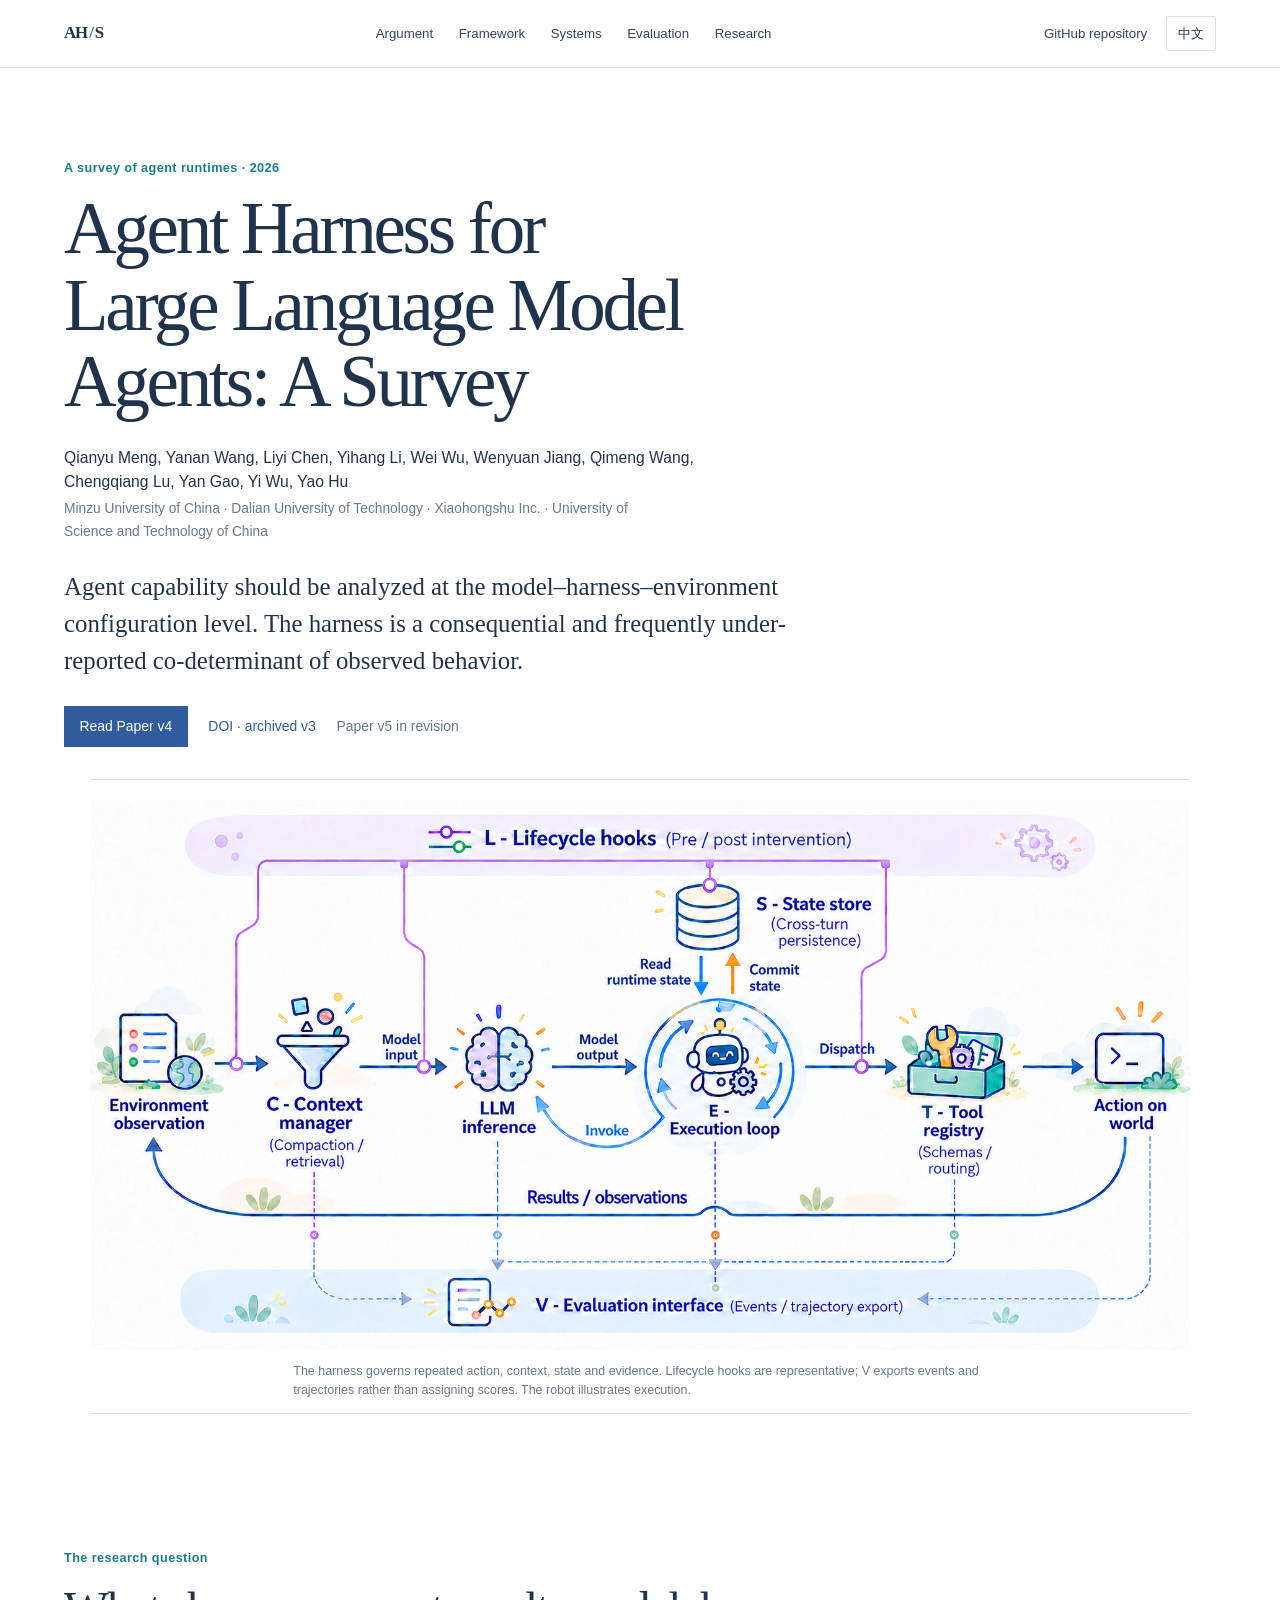
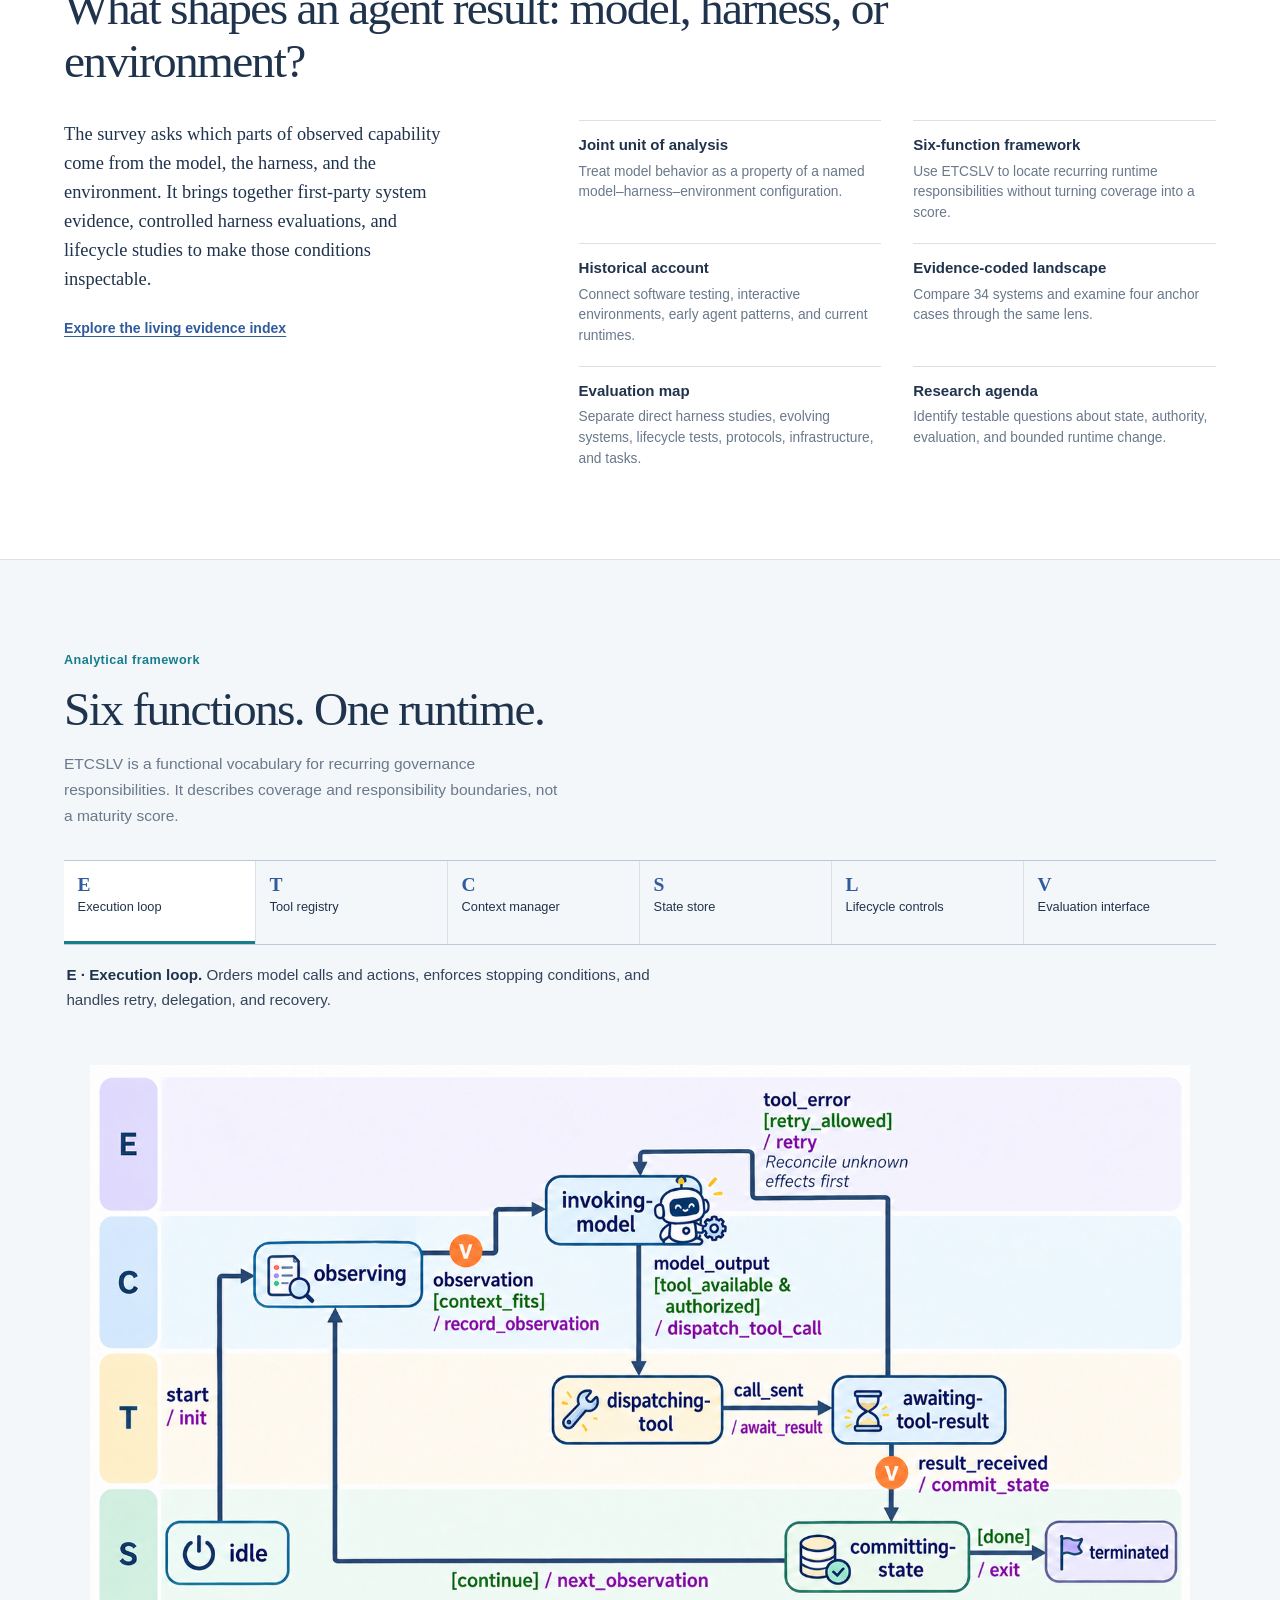
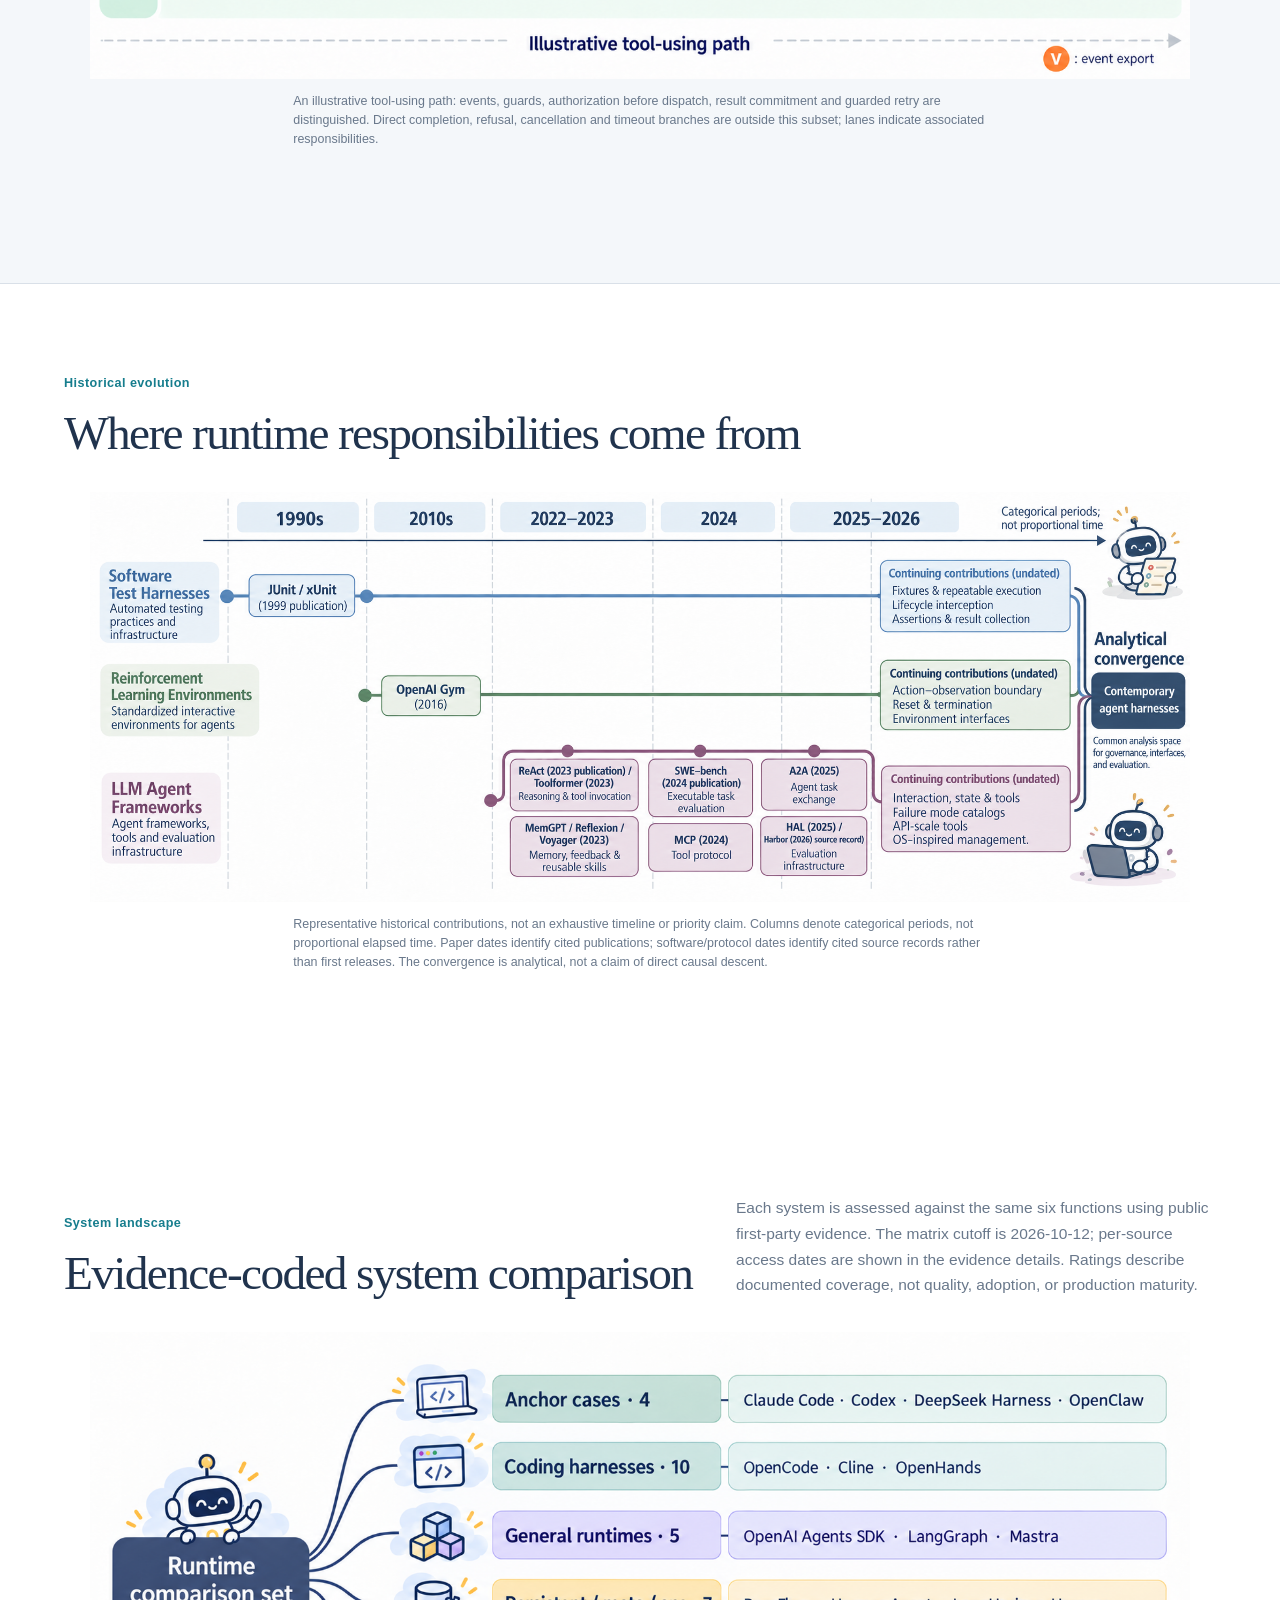
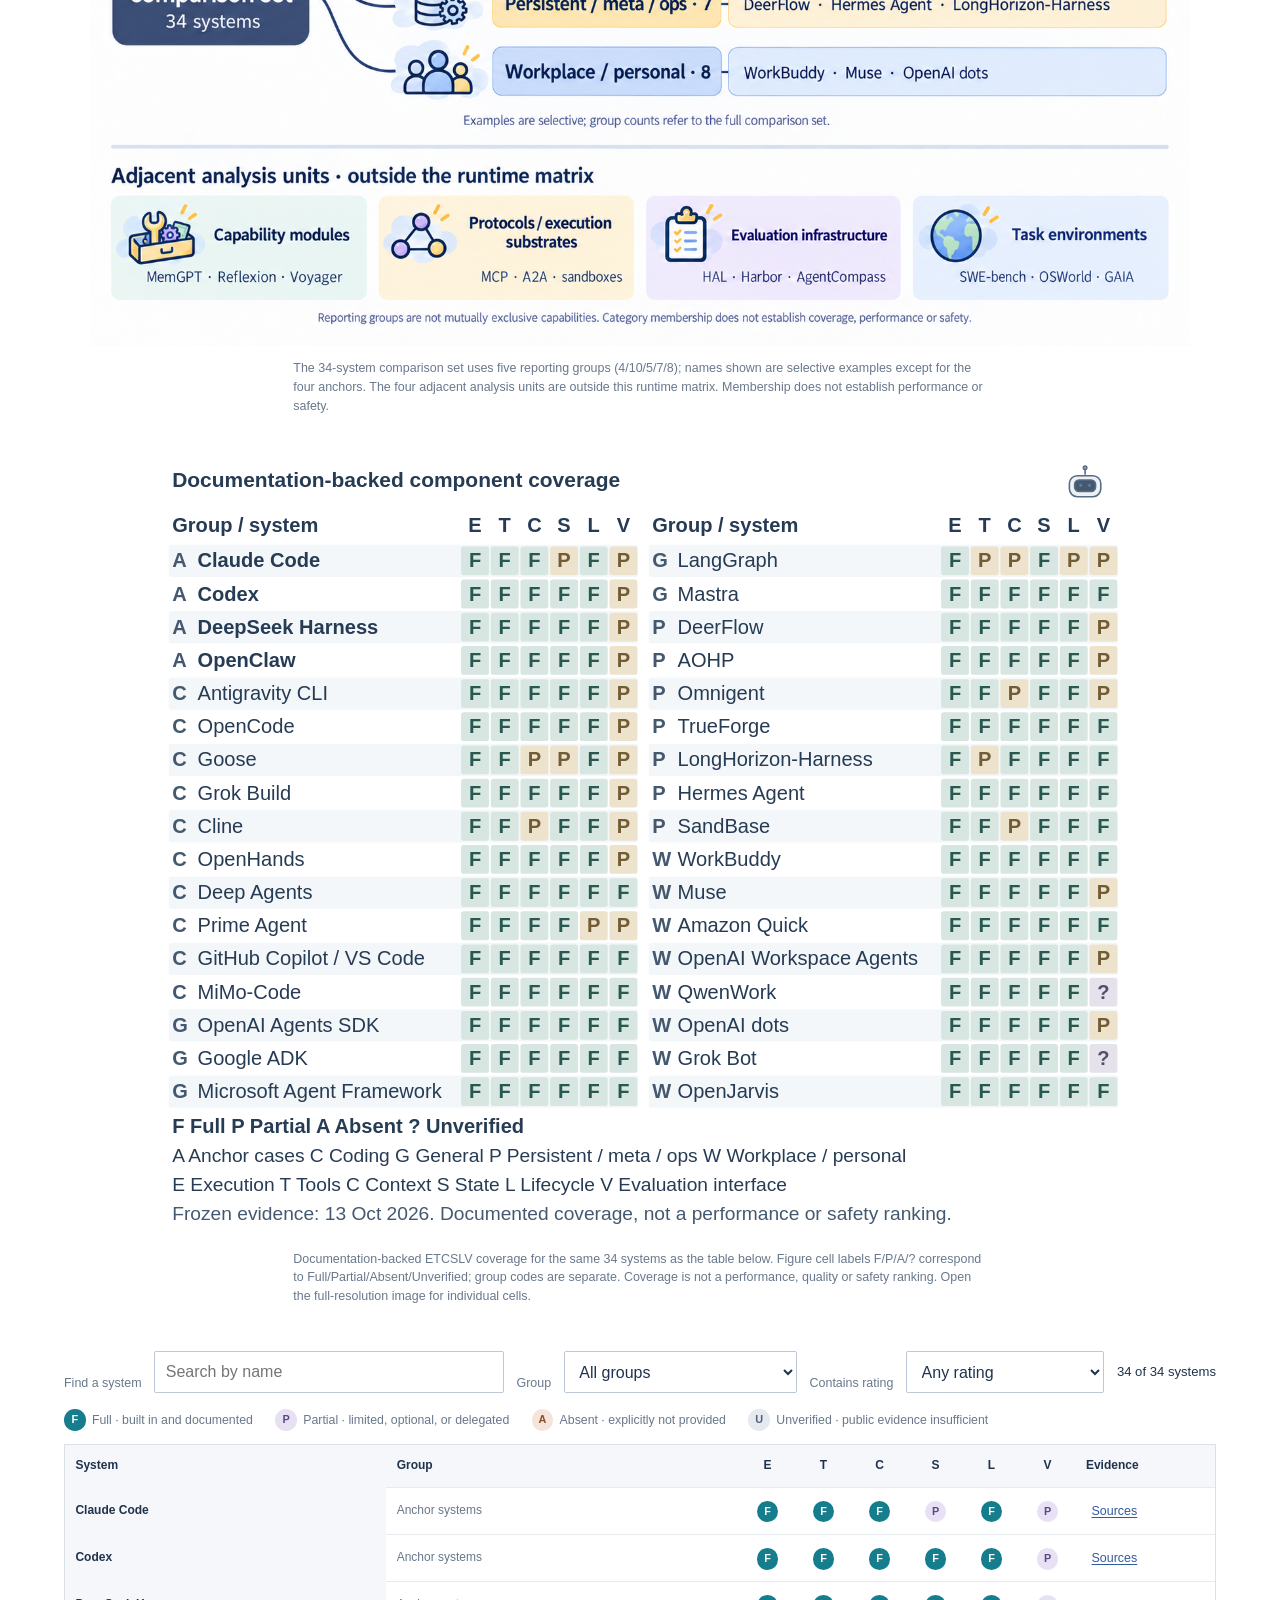
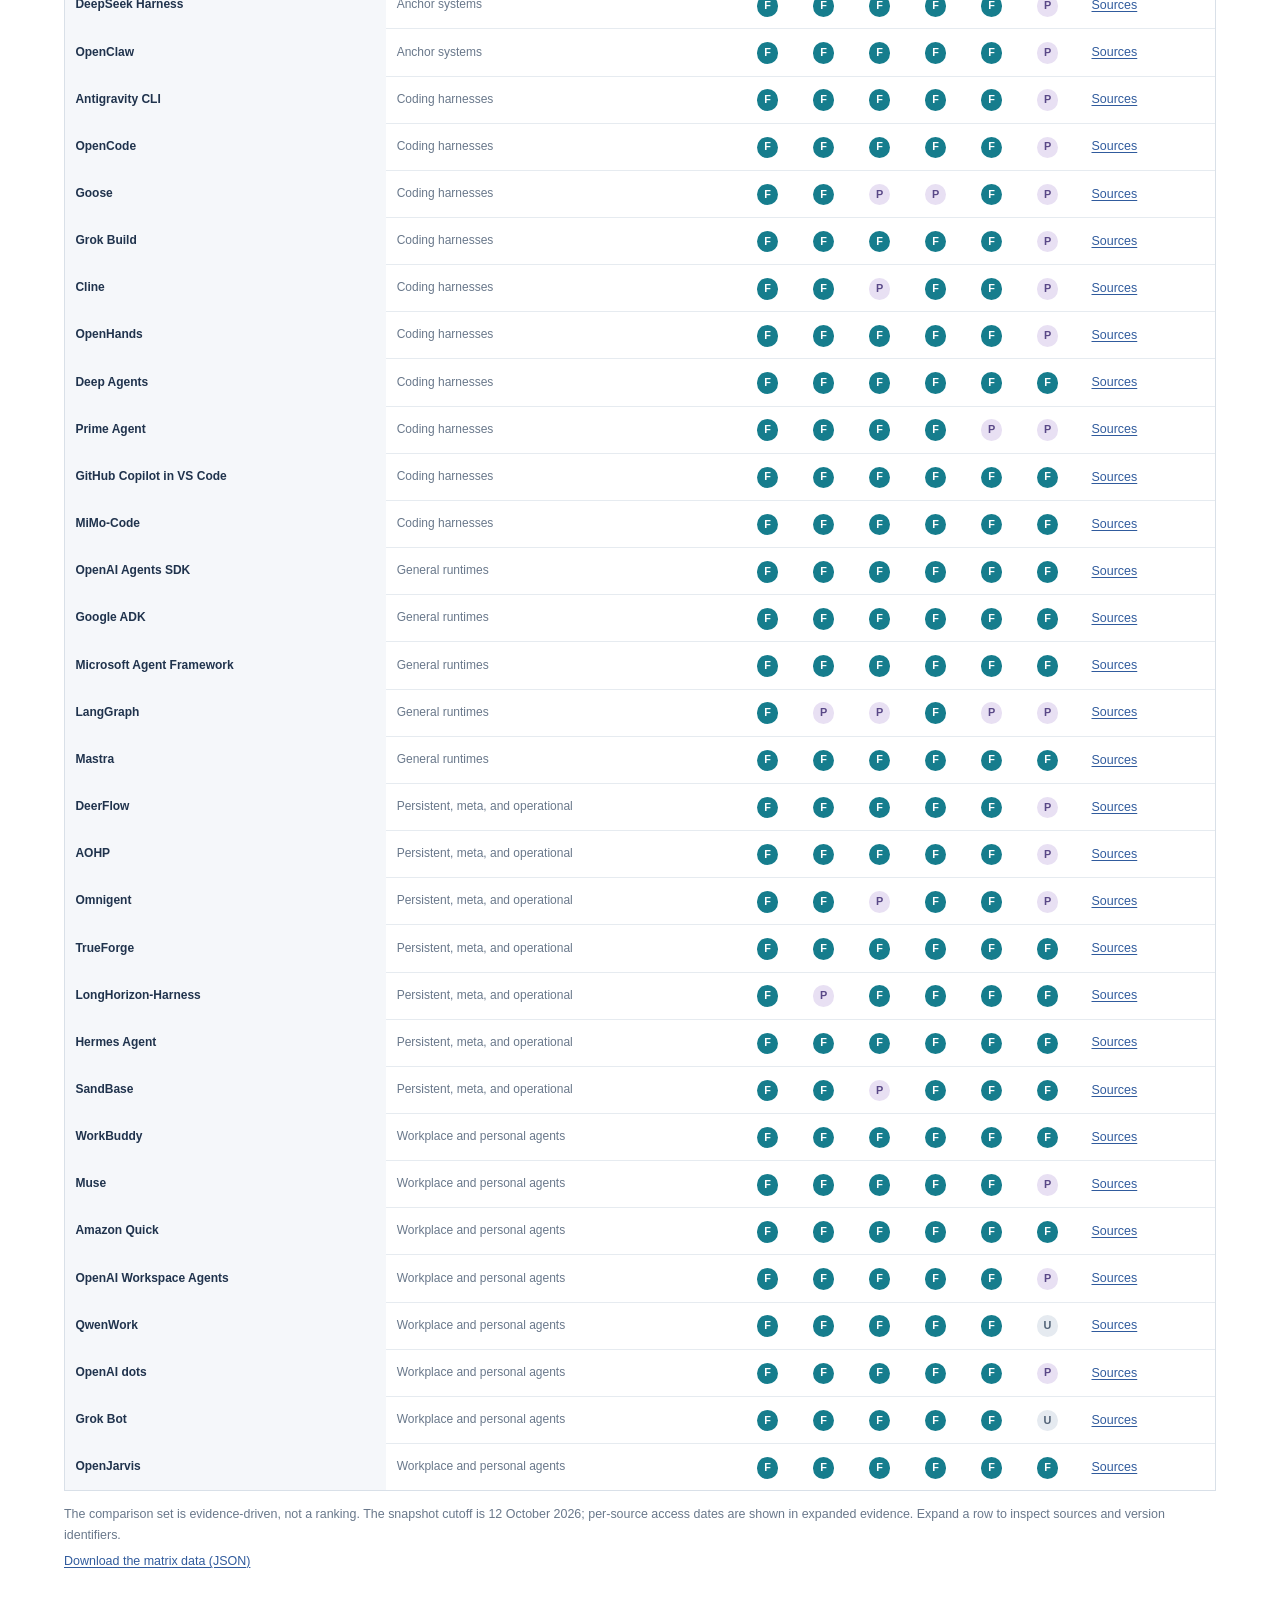
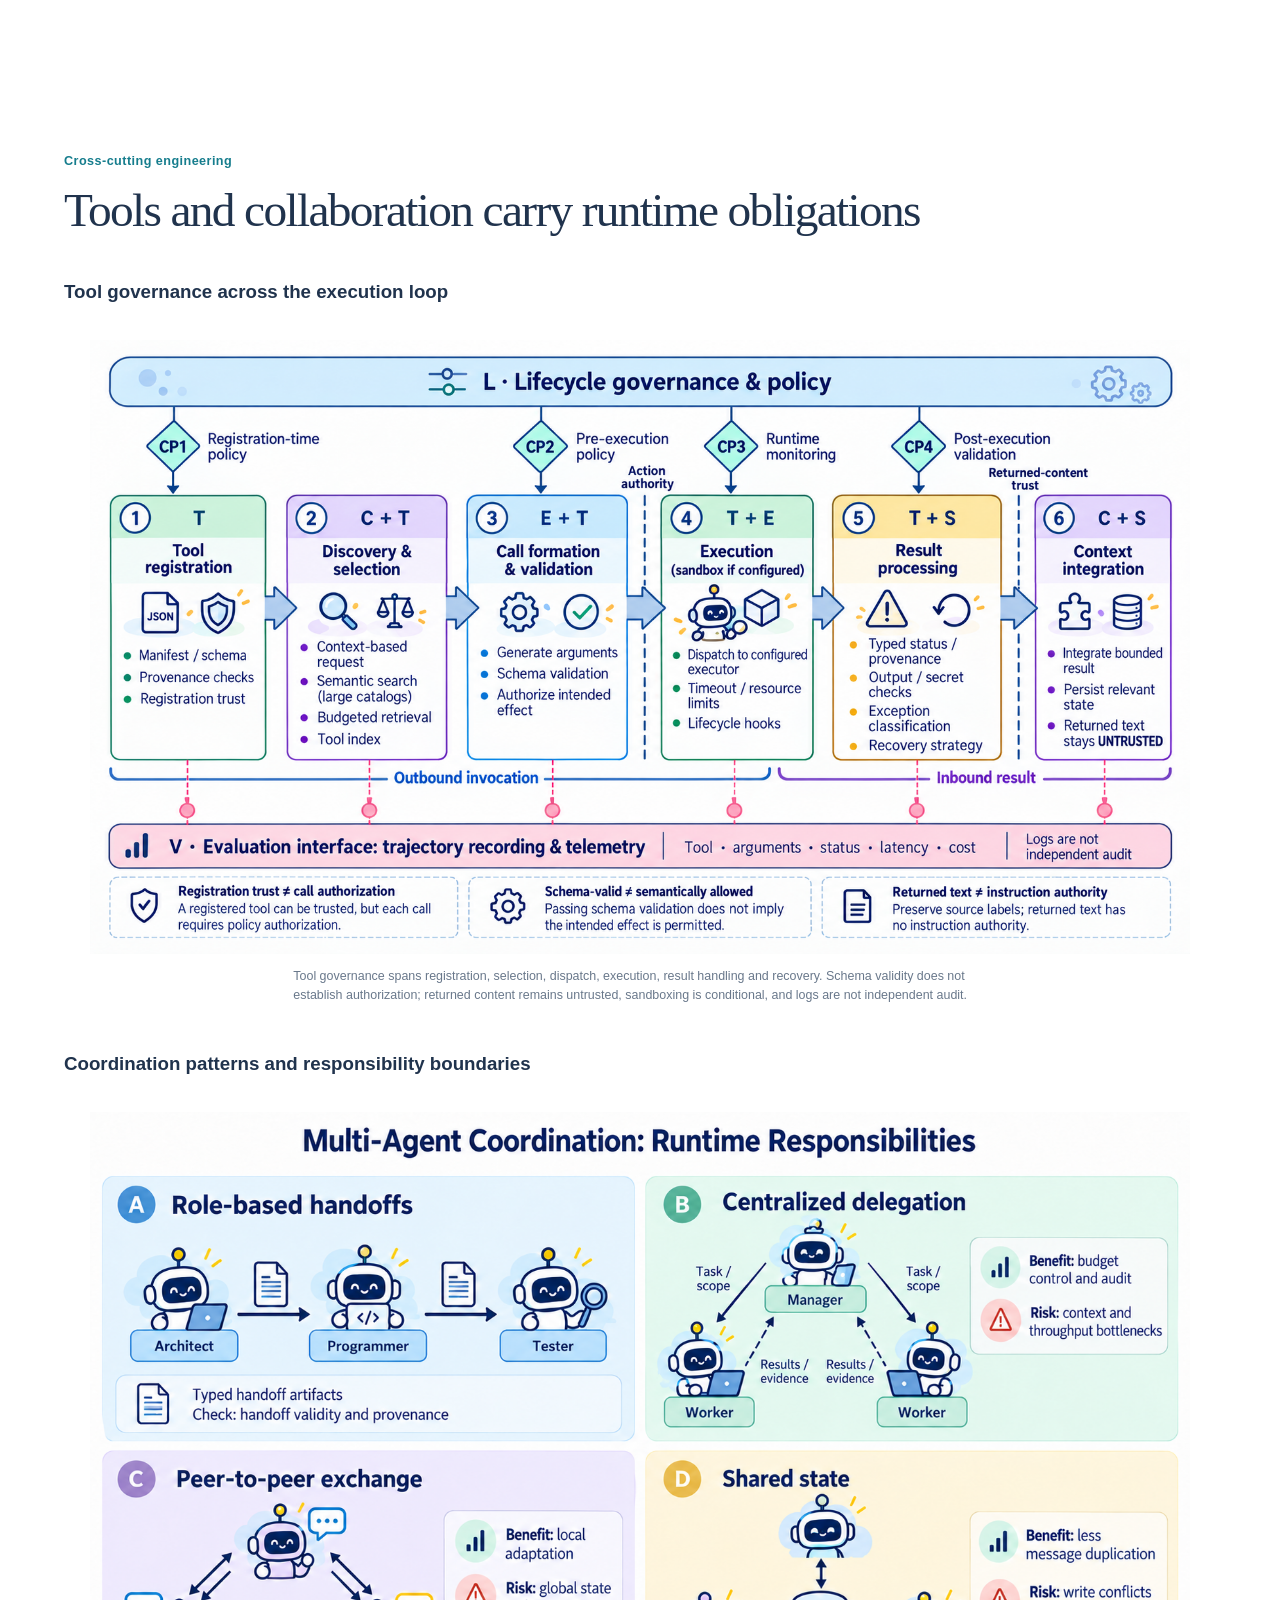
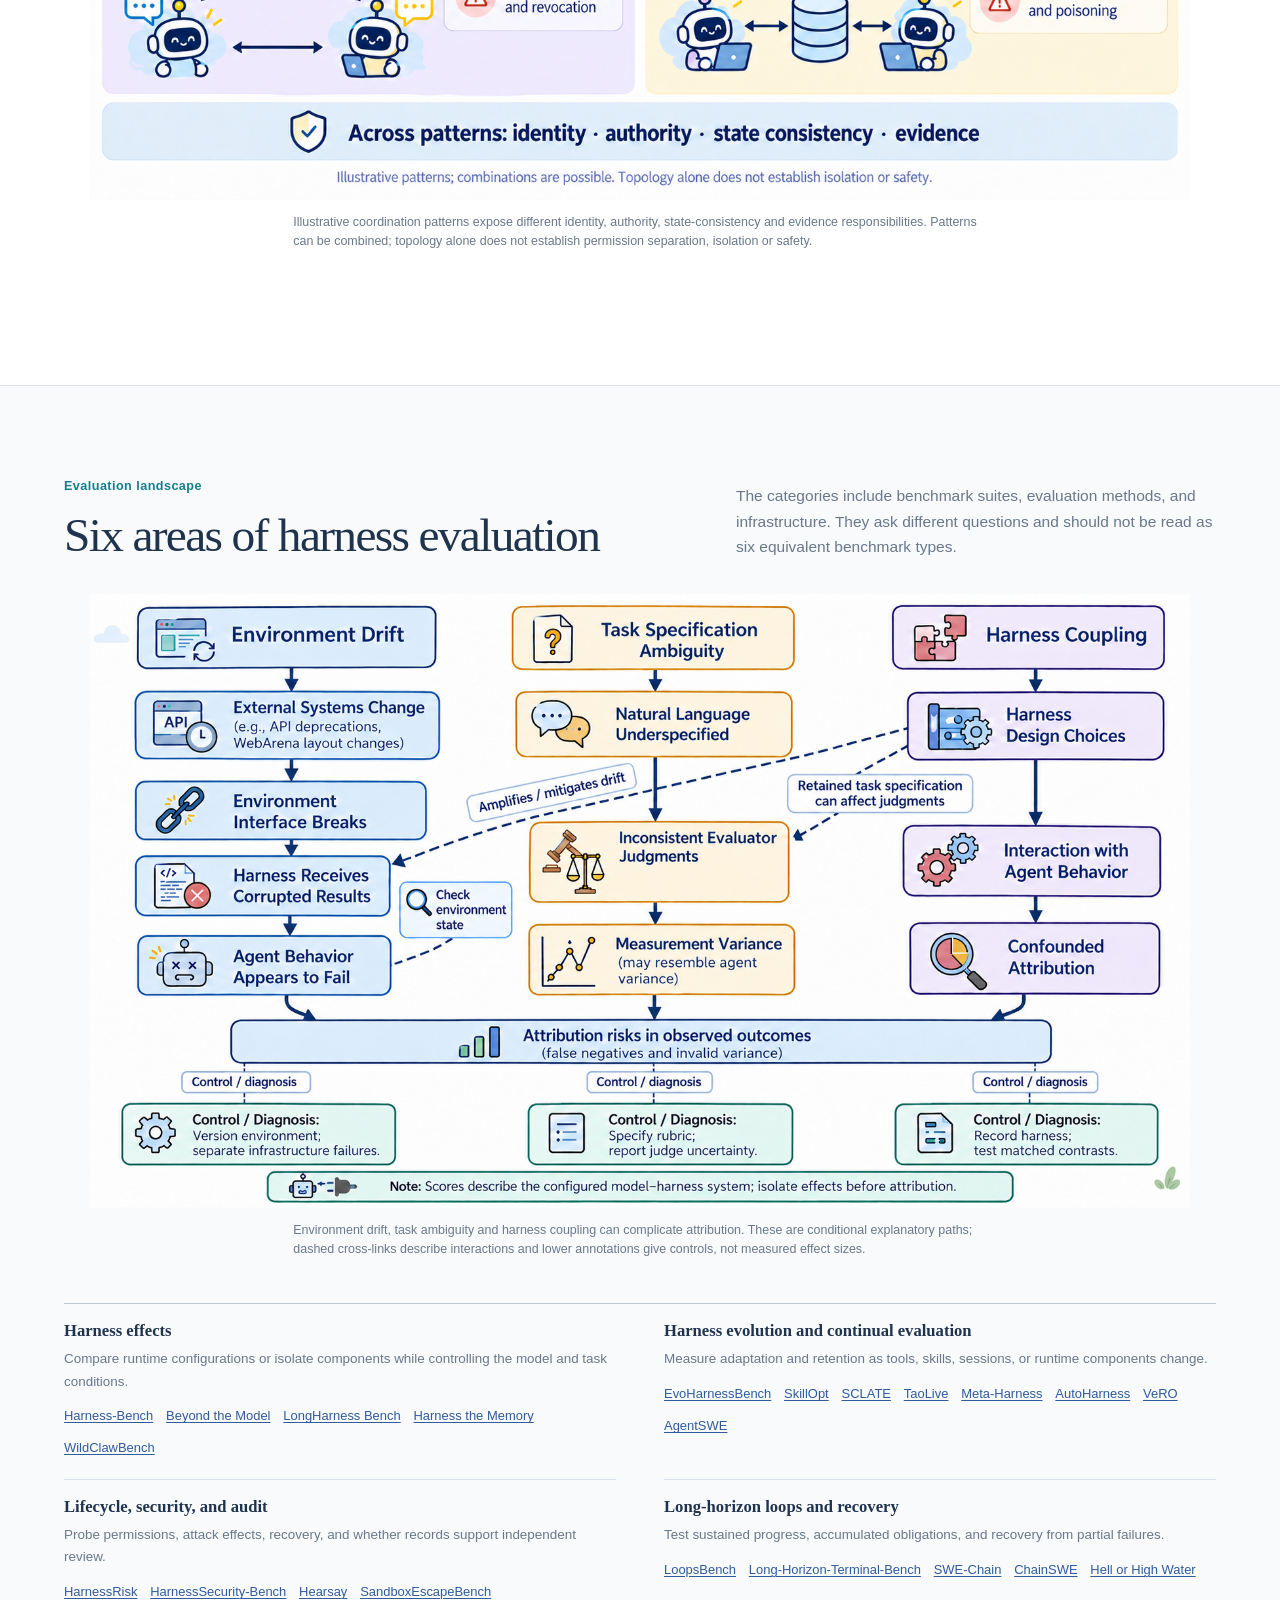
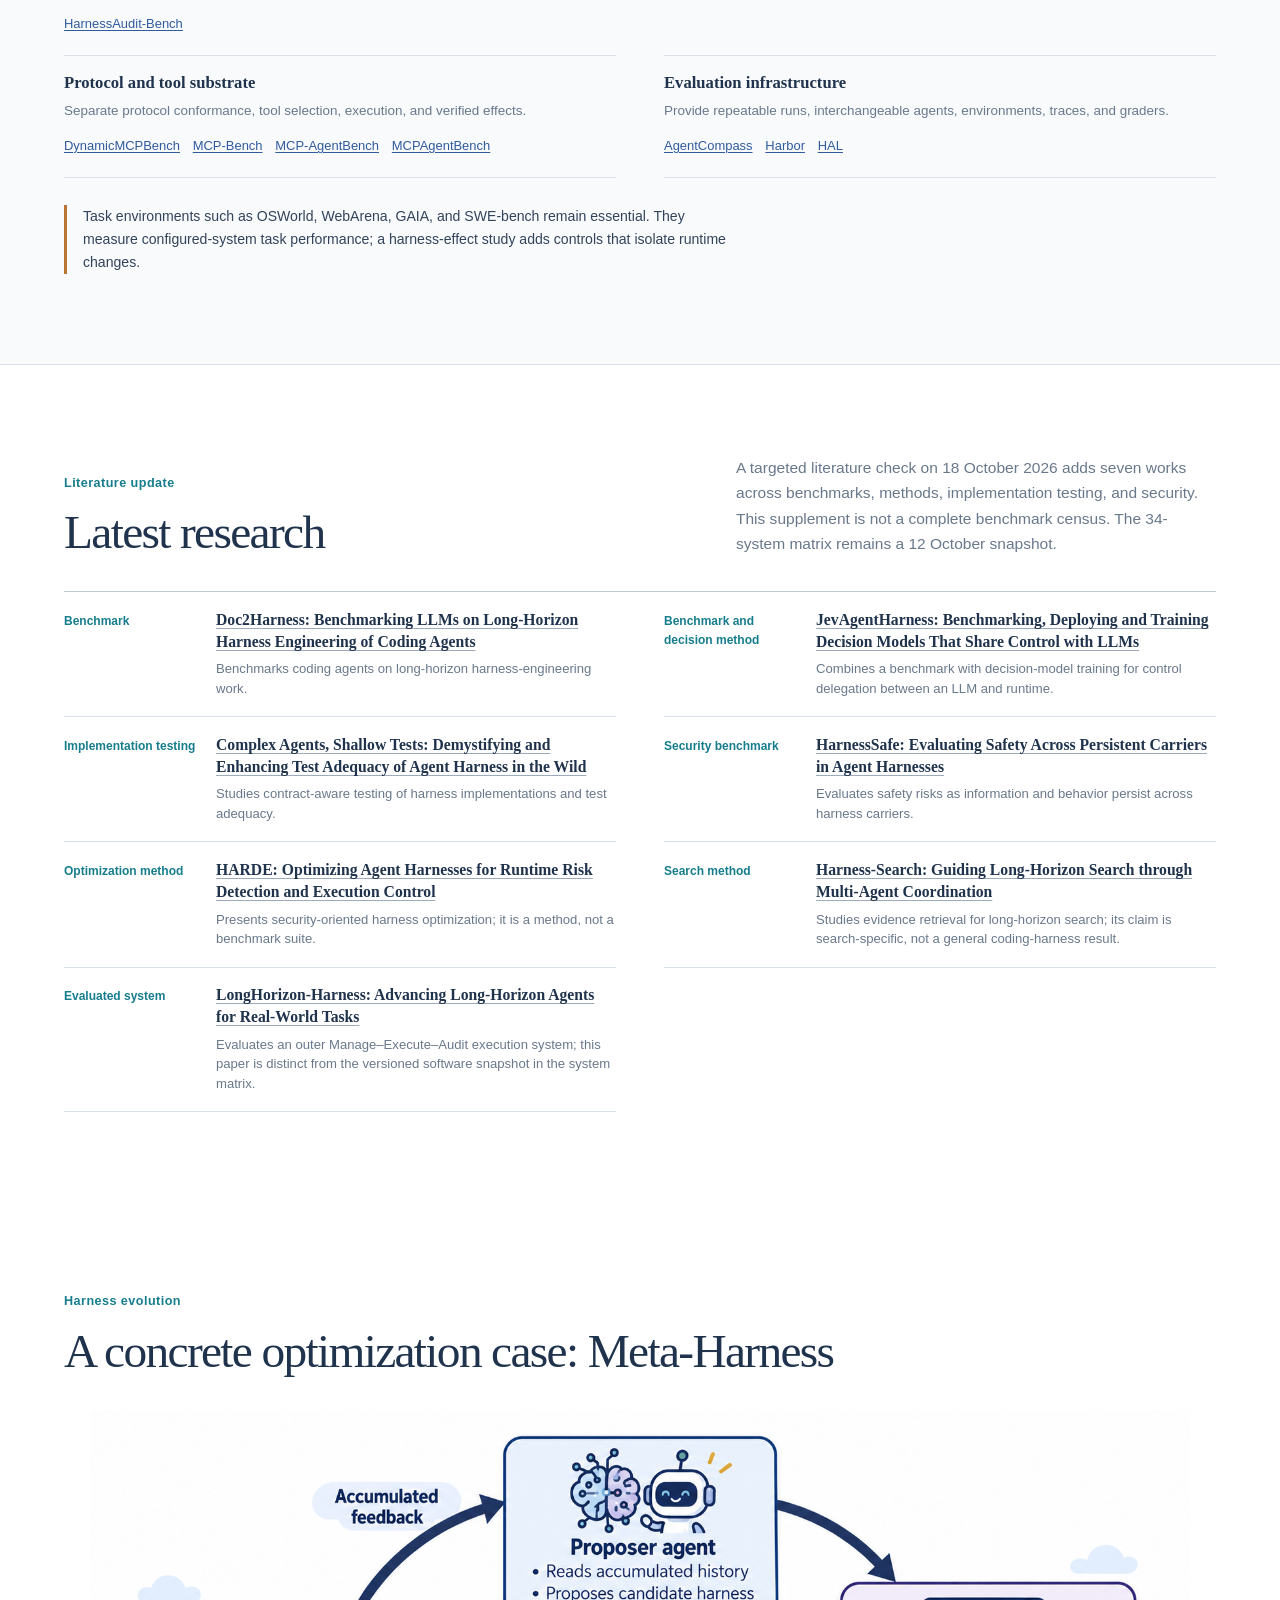
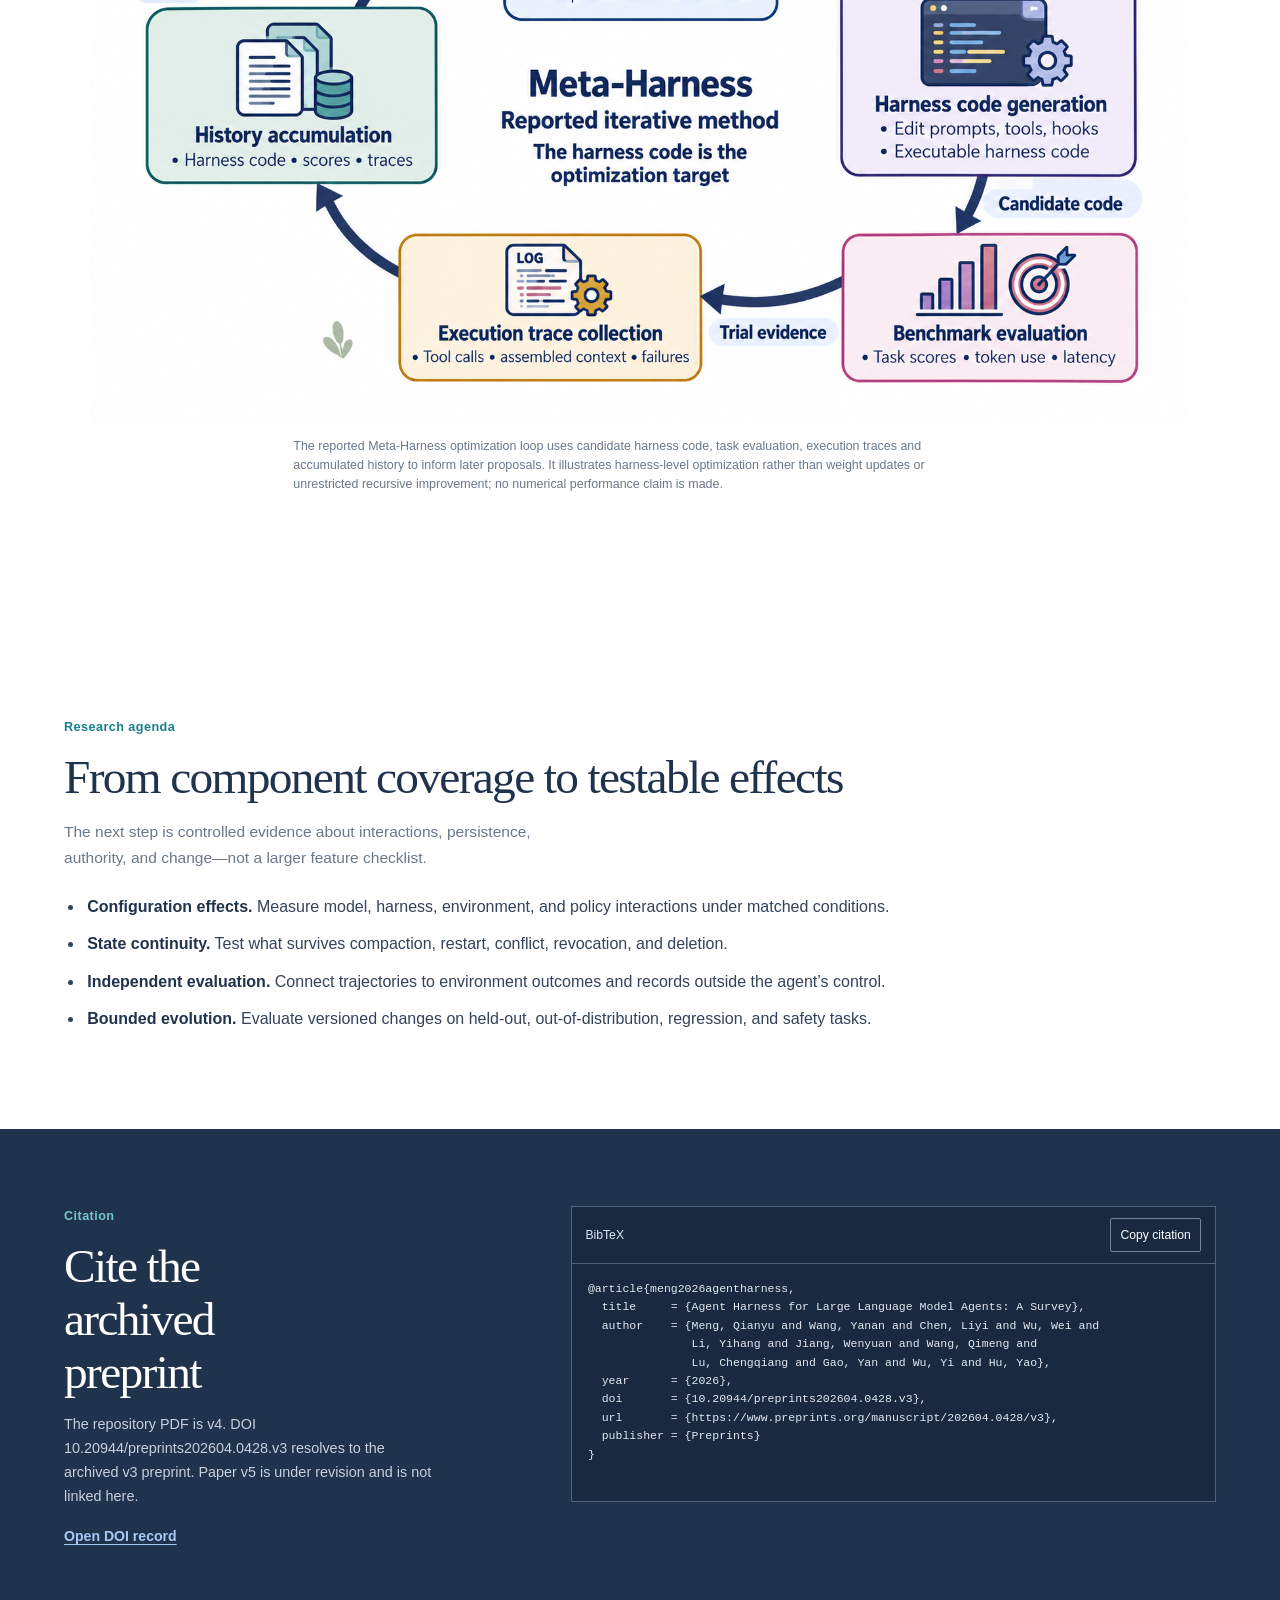
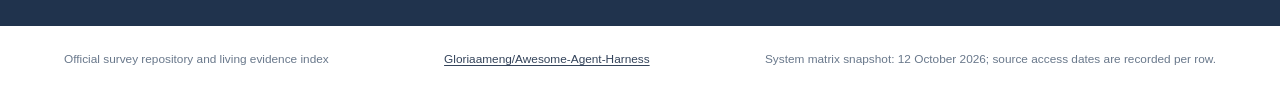
==== docs/index.html @ acb8959a "Add survey website with reviewed P2 figures for GitHub Pages" ====
<!doctype html>
<html lang="en">
<head>
  <meta charset="utf-8">
  <meta name="viewport" content="width=device-width, initial-scale=1">
  <meta name="description" content="Agent Harness for Large Language Model Agents: A Survey — paper, framework, systems, evaluation, and research agenda.">
  <meta name="theme-color" content="#ffffff">
  <title>Agent Harness for Large Language Model Agents: A Survey</title>
  <link rel="stylesheet" href="./styles.css">
  <script defer src="./systems-data.js"></script>
  <script defer src="./app.js"></script>
</head>
<body>
  <a class="skip-link" href="#main" data-i18n="skip">Skip to content</a>
  <header class="site-header">
    <a class="wordmark" href="#top" aria-label="Agent Harness survey home" data-i18n-aria="home">AH<span>/</span>S</a>
    <nav class="primary-nav" aria-label="Primary navigation" data-i18n-aria="primaryNav">
      <a href="#argument" data-i18n="navArgument">Argument</a>
      <a href="#framework" data-i18n="navFramework">Framework</a>
      <a href="#systems" data-i18n="navSystems">Systems</a>
      <a href="#evaluation" data-i18n="navEvaluation">Evaluation</a>
      <a href="#latest-research" data-i18n="navResearch">Research</a>
    </nav>
    <div class="header-actions">
      <a class="github-link" href="https://github.com/Gloriaameng/Awesome-Agent-Harness" target="_blank" rel="noopener noreferrer" data-i18n="github">GitHub repository</a>
      <button class="language-toggle" type="button" id="language-toggle" aria-label="Switch language to Chinese" aria-pressed="false">中文</button>
    </div>
  </header>

  <main id="main">
    <section class="hero page-wrap" id="top" aria-labelledby="paper-title">
      <div class="hero-copy">
        <p class="project-line" data-i18n="projectLine">A survey of agent runtimes · 2026</p>
        <h1 id="paper-title" data-i18n="title">Agent Harness for Large Language Model Agents: A Survey</h1>
        <p class="authors">Qianyu Meng, Yanan Wang, Liyi Chen, Yihang Li, Wei Wu, Wenyuan Jiang, Qimeng Wang, Chengqiang Lu, Yan Gao, Yi Wu, Yao Hu</p>
        <p class="affiliations" data-i18n="affiliations">Minzu University of China · Dalian University of Technology · Xiaohongshu Inc. · University of Science and Technology of China</p>
        <p class="thesis" data-i18n="thesis">Agent capability should be analyzed at the model–harness–environment configuration level. The harness is a consequential and frequently under-reported co-determinant of observed behavior.</p>
        <div class="paper-status" aria-label="Paper and project links" data-i18n-aria="paperLinks">
          <a class="primary-link" href="https://github.com/Gloriaameng/Awesome-Agent-Harness/blob/main/Agent_Harness_for_LLM_Agents__A_Survey__v4.pdf" target="_blank" rel="noopener noreferrer" data-i18n="paperV4">Read Paper v4</a>
          <a href="https://doi.org/10.20944/preprints202604.0428.v3" target="_blank" rel="noopener noreferrer" data-i18n="doiV3">DOI · archived v3</a>
          <span class="revision-status" data-i18n="v5Status">Paper v5 in revision</span>
        </div>
      </div>
      <figure class="hero-figure p2-figure"><a href="./assets/architecture_p2.png" target="_blank" rel="noopener" data-i18n-title="openFigure"><img src="./assets/architecture_p2.png" loading="lazy" alt="Agent harness architecture: execution, tools, context, state, lifecycle and evidence" data-i18n-alt="p2_0Alt"></a><figcaption data-i18n="p2_0Caption">The harness governs repeated action, context, state and evidence. Lifecycle hooks are representative; V exports events and trajectories rather than assigning scores. The robot illustrates execution.</figcaption></figure>
    </section>

    <section class="paper-section page-wrap" id="argument" aria-labelledby="argument-title">
      <div class="section-heading">
        <p class="section-kicker" data-i18n="argumentKicker">The paper</p>
        <h2 id="argument-title" data-i18n="argumentTitle">A runtime layer made visible</h2>
      </div>
      <div class="argument-grid">
        <div class="argument-lead">
          <p data-i18n="argumentLead">Agent scores usually combine a model with its tools, context policy, state, permissions, environment, and evaluator. This survey makes that surrounding runtime a first-class object of analysis.</p>
          <a class="text-link" href="https://github.com/Gloriaameng/Awesome-Agent-Harness" target="_blank" rel="noopener noreferrer" data-i18n="resourceIndex">Explore the living evidence index</a>
        </div>
        <ol class="contribution-list" id="contributions"></ol>
      </div>
    </section>

    <section class="framework-section" id="framework" aria-labelledby="framework-title">
      <div class="page-wrap framework-wrap">
        <div class="section-heading">
          <p class="section-kicker" data-i18n="frameworkKicker">Analytical framework</p>
          <h2 id="framework-title" data-i18n="frameworkTitle">Six functions. One runtime.</h2>
          <p class="section-intro" data-i18n="frameworkIntro">ETCSLV is a functional vocabulary for recurring governance responsibilities. It describes coverage and responsibility boundaries, not a maturity score.</p>
        </div>
        <div class="function-picker" role="group" aria-label="ETCSLV functions" data-i18n-aria="etcslvLabel" id="function-picker"></div>
        <div class="function-explanation" id="function-explanation" role="status" aria-live="polite"></div>
        <figure class="wide-figure lifecycle-figure p2-figure"><a href="./assets/step_state_p2.png" target="_blank" rel="noopener" data-i18n-title="openFigure"><img src="./assets/step_state_p2.png" loading="lazy" alt="Illustrative tool-using execution path" data-i18n-alt="p2_1Alt"></a><figcaption data-i18n="p2_1Caption">An illustrative tool-using path: events, guards, authorization before dispatch, result commitment and guarded retry are distinguished. Direct completion, refusal, cancellation and timeout branches are outside this subset; lanes indicate associated responsibilities.</figcaption></figure>
      </div>
    </section>

    <section class="paper-section page-wrap" id="history" aria-labelledby="history-title">
<div class="section-heading"><p class="section-kicker" data-i18n="historyKicker">Historical evolution</p><h2 id="history-title" data-i18n="historyTitle">Where runtime responsibilities come from</h2></div>
<figure class="wide-figure p2-figure"><a href="./assets/timeline_p2.png" target="_blank" rel="noopener" data-i18n-title="openFigure"><img src="./assets/timeline_p2.png" loading="lazy" alt="Historical evolution of agent harnesses" data-i18n-alt="p2_2Alt"></a><figcaption data-i18n="p2_2Caption">Representative historical contributions, not an exhaustive timeline or priority claim. Columns denote categorical periods, not proportional elapsed time. Paper dates identify cited publications; software/protocol dates identify cited source records rather than first releases. The convergence is analytical, not a claim of direct causal descent.</figcaption></figure>
</section>
    <section class="paper-section page-wrap" id="systems" aria-labelledby="systems-title">
      <div class="section-heading split-heading">
        <div>
          <p class="section-kicker" data-i18n="systemsKicker">System landscape</p>
          <h2 id="systems-title" data-i18n="systemsTitle">Evidence-coded system comparison</h2>
        </div>
        <p class="section-intro" data-i18n="systemsIntro">Thirty-four systems assessed against the same six functions. The matrix cutoff is 2026-10-12; per-source access dates are shown in the evidence details. Ratings do not measure quality, adoption, or production maturity.</p>
      </div>
      <figure class="wide-figure taxonomy-figure p2-figure"><a href="./assets/landscape_p2.png" target="_blank" rel="noopener" data-i18n-title="openFigure"><img src="./assets/landscape_p2.png" loading="lazy" alt="Five runtime comparison groups and four adjacent analysis units" data-i18n-alt="p2_3Alt"></a><figcaption data-i18n="p2_3Caption">The 34-system comparison set uses five reporting groups (4/10/5/7/8); names shown are selective examples except for the four anchors. The four adjacent analysis units are outside this runtime matrix. Membership does not establish performance or safety.</figcaption></figure>
<figure class="wide-figure coverage-figure p2-figure"><a href="./assets/component_matrix_p2.svg" target="_blank" rel="noopener" data-i18n-title="openFigure"><img src="./assets/component_matrix_p2.svg" loading="lazy" alt="Documentation-backed component coverage for 34 systems" data-i18n-alt="p2_4Alt"></a><figcaption data-i18n="p2_4Caption">Documentation-backed ETCSLV coverage for the same 34 systems as the table below. Figure cell labels F/P/A/? correspond to Full/Partial/Absent/Unverified; group codes are separate. Coverage is not a performance, quality or safety ranking. Open the full-resolution image for individual cells.</figcaption></figure>
      <div class="matrix-controls" aria-label="Filter system matrix" data-i18n-aria="matrixControls">
        <label class="search-label" for="system-search" data-i18n="searchLabel">Find a system</label>
        <input id="system-search" type="search" autocomplete="off" data-i18n-placeholder="searchPlaceholder" placeholder="Search by name">
        <label class="filter-label" for="category-filter" data-i18n="groupLabel">Group</label>
        <select id="category-filter">
          <option value="all" data-i18n="allGroups">All groups</option>
          <option value="anchor" data-i18n="groupAnchor">Anchor systems</option>
          <option value="coding" data-i18n="groupCoding">Coding harnesses</option>
          <option value="runtime" data-i18n="groupRuntime">General runtimes</option>
          <option value="persistent" data-i18n="groupPersistent">Persistent, meta, and operational</option>
          <option value="workplace" data-i18n="groupWorkplace">Workplace and personal agents</option>
        </select>
        <label class="filter-label" for="rating-filter" data-i18n="ratingLabel">Contains rating</label>
        <select id="rating-filter">
          <option value="all" data-i18n="anyRating">Any rating</option>
          <option value="Full" data-i18n="ratingFull">Full</option>
          <option value="Partial" data-i18n="ratingPartial">Partial</option>
          <option value="Absent" data-i18n="ratingAbsent">Absent</option>
          <option value="Unverified" data-i18n="ratingUnverified">Unverified</option>
        </select>
        <p id="matrix-count" class="matrix-count" aria-live="polite"></p>
      </div>
      <div class="legend" aria-label="Rating legend" data-i18n-aria="ratingLegend">
        <span><b class="rating-dot full">F</b><span data-i18n="legendFull">Full · built in and documented</span></span>
        <span><b class="rating-dot partial">P</b><span data-i18n="legendPartial">Partial · limited, optional, or delegated</span></span>
        <span><b class="rating-dot absent">A</b><span data-i18n="legendAbsent">Absent · explicitly not provided</span></span>
        <span><b class="rating-dot unverified">U</b><span data-i18n="legendUnverified">Unverified · public evidence insufficient</span></span>
      </div>
      <div class="table-scroll" tabindex="0" role="region" aria-label="Scrollable system evidence matrix" data-i18n-aria="matrixRegion">
        <table class="system-table">
          <thead><tr>
            <th scope="col" data-i18n="thSystem">System</th><th scope="col" data-i18n="thGroup">Group</th>
            <th scope="col" title="Execution" data-i18n-title="titleE">E</th><th scope="col" title="Tools" data-i18n-title="titleT">T</th><th scope="col" title="Context" data-i18n-title="titleC">C</th><th scope="col" title="State" data-i18n-title="titleS">S</th><th scope="col" title="Lifecycle" data-i18n-title="titleL">L</th><th scope="col" title="Evaluation interface" data-i18n-title="titleV">V</th>
            <th scope="col" data-i18n="thEvidence">Evidence</th>
          </tr></thead>
          <tbody id="system-rows"></tbody>
        </table>
      </div>
      <p class="matrix-note" data-i18n="matrixNote">The comparison set is evidence-driven, not a ranking. Expand a row to inspect first-party sources, version identifiers, confidence, and access date for each component.</p>
      <p class="data-download"><a href="./systems.json" download="agent-harness-system-evidence.json" data-i18n="downloadMatrix">Download the matrix data (JSON)</a></p>
    </section>

    <section class="paper-section page-wrap" id="engineering" aria-labelledby="engineering-title">
<div class="section-heading"><p class="section-kicker" data-i18n="engineeringKicker">Cross-cutting engineering</p><h2 id="engineering-title" data-i18n="engineeringTitle">Tools and collaboration carry runtime obligations</h2></div>
<h3 data-i18n="toolsTitle">Tool governance across the execution loop</h3>
<figure class="wide-figure p2-figure"><a href="./assets/tool_governance_p2.png" target="_blank" rel="noopener" data-i18n-title="openFigure"><img src="./assets/tool_governance_p2.png" loading="lazy" alt="Tool governance across the execution lifecycle" data-i18n-alt="p2_6Alt"></a><figcaption data-i18n="p2_6Caption">Tool governance spans registration, selection, dispatch, execution, result handling and recovery. Schema validity does not establish authorization; returned content remains untrusted, sandboxing is conditional, and logs are not independent audit.</figcaption></figure><h3 data-i18n="coordinationTitle">Coordination patterns and responsibility boundaries</h3><figure class="wide-figure p2-figure"><a href="./assets/multi_agent_topology_p2.png" target="_blank" rel="noopener" data-i18n-title="openFigure"><img src="./assets/multi_agent_topology_p2.png" loading="lazy" alt="Multi-agent coordination patterns and runtime responsibilities" data-i18n-alt="p2_7Alt"></a><figcaption data-i18n="p2_7Caption">Illustrative coordination patterns expose different identity, authority, state-consistency and evidence responsibilities. Patterns can be combined; topology alone does not establish permission separation, isolation or safety.</figcaption></figure>
</section>
    <section class="evaluation-section" id="evaluation" aria-labelledby="evaluation-title">
      <div class="page-wrap">
        <div class="section-heading split-heading">
          <div><p class="section-kicker" data-i18n="evaluationKicker">Evaluation landscape</p><h2 id="evaluation-title" data-i18n="evaluationTitle">Six areas of harness evaluation</h2></div>
          <p class="section-intro" data-i18n="evaluationIntro">The categories include benchmark suites, evaluation methods, and infrastructure. They ask different questions and should not be read as six equivalent benchmark types.</p>
        </div>
        <figure class="wide-figure evaluation-figure p2-figure"><a href="./assets/evaluation_attribution_p2.png" target="_blank" rel="noopener" data-i18n-title="openFigure"><img src="./assets/evaluation_attribution_p2.png" loading="lazy" alt="Three sources of evaluation attribution risk" data-i18n-alt="p2_5Alt"></a><figcaption data-i18n="p2_5Caption">Environment drift, task ambiguity and harness coupling can complicate attribution. These are conditional explanatory paths; dashed cross-links describe interactions and lower annotations give controls, not measured effect sizes.</figcaption></figure>
        <div class="evaluation-list" id="evaluation-list"></div>
        <p class="task-environment-note" data-i18n="taskEnvironmentNote">Task environments such as OSWorld, WebArena, GAIA, and SWE-bench remain essential. They measure configured-system task performance; a harness-effect study adds controls that isolate runtime changes.</p>
      </div>
    </section>

    <section class="latest-section" id="latest-research" aria-labelledby="latest-title">
      <div class="page-wrap">
        <div class="section-heading split-heading">
          <div><p class="section-kicker" data-i18n="latestKicker">Literature update</p><h2 id="latest-title" data-i18n="latestTitle">Latest research</h2></div>
          <p class="section-intro" data-i18n="latestIntro">A targeted literature check on 18 October 2026 adds seven works across benchmarks, methods, implementation testing, and security. This supplement is not a complete benchmark census. The 34-system matrix remains a 12 October snapshot.</p>
        </div>
        <div class="latest-list" id="latest-list"></div>
      </div>
    </section>

    <section class="paper-section page-wrap" id="evolution" aria-labelledby="evolution-title">
<div class="section-heading"><p class="section-kicker" data-i18n="evolutionKicker">Harness evolution</p><h2 id="evolution-title" data-i18n="evolutionTitle">A concrete optimization case: Meta-Harness</h2></div>
<figure class="wide-figure p2-figure"><a href="./assets/meta_harness_p2.png" target="_blank" rel="noopener" data-i18n-title="openFigure"><img src="./assets/meta_harness_p2.png" loading="lazy" alt="Reported Meta-Harness code-evaluation-history feedback loop" data-i18n-alt="p2_8Alt"></a><figcaption data-i18n="p2_8Caption">The reported Meta-Harness optimization loop uses candidate harness code, task evaluation, execution traces and accumulated history to inform later proposals. It illustrates harness-level optimization rather than weight updates or unrestricted recursive improvement; no numerical performance claim is made.</figcaption></figure>
</section>
    <section class="paper-section page-wrap agenda-section" id="agenda" aria-labelledby="agenda-title">
      <div class="agenda-grid">
        <div>
          <p class="section-kicker" data-i18n="agendaKicker">Research agenda</p>
          <h2 id="agenda-title" data-i18n="agendaTitle">From component coverage to testable effects</h2>
          <p class="section-intro" data-i18n="agendaIntro">The next step is controlled evidence about interactions, persistence, authority, and change—not a larger feature checklist.</p>
          <ul class="agenda-list" id="agenda-list"></ul>
        </div>

      </div>
    </section>

    <section class="citation-band" id="cite" aria-labelledby="cite-title">
      <div class="page-wrap citation-grid">
        <div>
          <p class="section-kicker" data-i18n="citationKicker">Citation</p>
          <h2 id="cite-title" data-i18n="citationTitle">Cite the archived preprint</h2>
          <p class="citation-note" data-i18n="citationNote">The repository PDF is v4. DOI 10.20944/preprints202604.0428.v3 resolves to the archived v3 preprint. Paper v5 is under revision and is not linked here.</p>
          <a class="text-link" href="https://doi.org/10.20944/preprints202604.0428.v3" target="_blank" rel="noopener noreferrer" data-i18n="doiLink">Open DOI record</a>
        </div>
        <div class="bibtex-block">
          <div class="bibtex-heading"><span>BibTeX</span><button type="button" id="copy-citation" data-i18n="copyCitation">Copy citation</button></div>
          <pre><code id="bibtex">@article{meng2026agentharness,
  title     = {Agent Harness for Large Language Model Agents: A Survey},
  author    = {Meng, Qianyu and Wang, Yanan and Chen, Liyi and Wu, Wei and
               Li, Yihang and Jiang, Wenyuan and Wang, Qimeng and
               Lu, Chengqiang and Gao, Yan and Wu, Yi and Hu, Yao},
  year      = {2026},
  doi       = {10.20944/preprints202604.0428.v3},
  url       = {https://www.preprints.org/manuscript/202604.0428/v3},
  publisher = {Preprints}
}</code></pre>
          <p class="copy-status" id="copy-status" role="status" aria-live="polite"></p>
        </div>
      </div>
    </section>
  </main>
  <footer class="site-footer page-wrap">
    <span data-i18n="footerProject">Official survey repository and living evidence index</span>
    <a href="https://github.com/Gloriaameng/Awesome-Agent-Harness" target="_blank" rel="noopener noreferrer">Gloriaameng/Awesome-Agent-Harness</a>
    <span data-i18n="footerCutoff">System matrix snapshot: 12 October 2026; source access dates are recorded per row.</span>
  </footer>
</body>
</html>
---- docs/styles.css ----
:root {
  color-scheme: light;
  --paper: #fff;
  --ink: #20334d;
  --body: #33435a;
  --muted: #69788b;
  --line: #d9e0e8;
  --soft: #f4f7fa;
  --blue: #305b9d;
  --teal: #167d8d;
  --violet: #7866a3;
  --orange: #b97635;
  --serif: Georgia, "Times New Roman", serif;
  --sans: -apple-system, BlinkMacSystemFont, "Segoe UI", Helvetica, Arial, sans-serif;
  --mono: ui-monospace, SFMono-Regular, Menlo, Consolas, monospace;
  --measure: 72rem;
}

* { box-sizing: border-box; }
html { scroll-behavior: smooth; scroll-padding-top: 5rem; }
body { margin: 0; background: var(--paper); color: var(--body); font: 16px/1.65 var(--sans); }
a { color: var(--blue); text-decoration-thickness: 1px; text-underline-offset: .18em; }
a:hover { color: var(--teal); }
button, input, select { font: inherit; }
button, select { color: var(--ink); }
:focus-visible { outline: 3px solid var(--orange); outline-offset: 3px; }
.page-wrap { width: min(var(--measure), calc(100% - 3rem)); margin-inline: auto; }
.skip-link { position: absolute; top: .5rem; left: .5rem; z-index: 20; transform: translateY(-160%); padding: .55rem .8rem; background: var(--ink); color: #fff; }
.skip-link:focus { transform: translateY(0); }

.site-header { position: sticky; top: 0; z-index: 10; display: grid; grid-template-columns: auto 1fr auto; align-items: center; gap: 2rem; min-height: 4.25rem; padding: .45rem max(1.5rem, calc((100vw - var(--measure))/2)); border-bottom: 1px solid var(--line); background: rgba(255,255,255,.97); }
.wordmark { color: var(--ink); font: 700 1.05rem/1 var(--serif); letter-spacing: -.06em; text-decoration: none; white-space: nowrap; }
.wordmark span { color: var(--teal); padding-inline: .12em; }
.primary-nav { display: flex; justify-content: center; gap: clamp(.8rem, 2vw, 1.8rem); }
.primary-nav a, .github-link { color: var(--body); font-size: .83rem; text-decoration: none; }
.primary-nav a:hover, .github-link:hover { color: var(--blue); }
.header-actions { display: flex; align-items: center; gap: 1.2rem; }
.language-toggle { min-width: 3.1rem; border: 1px solid var(--line); border-radius: 2px; padding: .38rem .6rem; background: #fff; cursor: pointer; font-size: .82rem; }
.language-toggle:hover { border-color: var(--blue); color: var(--blue); }

.hero { padding-top: clamp(3rem, 7vw, 6rem); }
.hero-copy { max-width: 65rem; }
.project-line, .section-kicker { margin: 0 0 .8rem; color: var(--teal); font-size: .79rem; font-weight: 650; letter-spacing: .035em; }
h1, h2, h3 { color: var(--ink); }
h1 { max-width: 17ch; margin: 0; font: 500 clamp(2.6rem, 5.7vw, 5.1rem)/1.05 var(--serif); letter-spacing: -.045em; }
.authors { max-width: 75ch; margin: 1.55rem 0 .2rem; color: var(--ink); font-size: .98rem; line-height: 1.55; }
.affiliations { max-width: 75ch; margin: .25rem 0 1.6rem; color: var(--muted); font-size: .86rem; }
.thesis { max-width: 62ch; margin: 0; color: var(--ink); font: 500 clamp(1.15rem, 2vw, 1.55rem)/1.48 var(--serif); }
.paper-status { display: flex; align-items: center; flex-wrap: wrap; gap: .7rem 1.3rem; margin-top: 1.65rem; font-size: .87rem; }
.paper-status a { text-decoration: none; }
.primary-link { display: inline-flex; align-items: center; min-height: 2.55rem; padding: .45rem .9rem; border: 1px solid var(--blue); background: var(--blue); color: #fff; }
.primary-link:hover { border-color: var(--teal); background: var(--teal); color: #fff; }
.revision-status { color: var(--muted); }
.hero-figure, .wide-figure, .agenda-figure { margin: 2.75rem 0 0; }
.hero-figure img, .wide-figure img, .agenda-figure img { display: block; width: 100%; height: auto; }
.hero-figure { padding: 1.25rem 0 .8rem; border-top: 1px solid var(--line); border-bottom: 1px solid var(--line); }
figcaption { max-width: 90ch; margin: .65rem auto 0; color: var(--muted); font-size: .78rem; line-height: 1.5; text-align: left; }

.paper-section { padding-block: clamp(4rem, 7vw, 6.5rem); }
.section-heading { max-width: 57rem; margin-bottom: 2rem; }
h2 { margin: 0; font: 500 clamp(2rem, 3.7vw, 3.3rem)/1.12 var(--serif); letter-spacing: -.035em; }
.section-intro { max-width: 58ch; margin: .95rem 0 0; color: var(--muted); font-size: .97rem; }
.argument-grid { display: grid; grid-template-columns: minmax(14rem, .8fr) minmax(25rem, 1.2fr); gap: clamp(2rem, 7vw, 7rem); align-items: start; }
.argument-lead { max-width: 42ch; font: 1.15rem/1.58 var(--serif); color: var(--ink); }
.argument-lead p { margin: 0 0 1.2rem; }
.text-link { font: 600 .88rem/1.5 var(--sans); }
.contribution-list { display: grid; grid-template-columns: 1fr 1fr; gap: 1.2rem 2rem; margin: 0; padding: 0; list-style: none; counter-reset: contributions; }
.contribution-list li { border-top: 1px solid var(--line); padding-top: .75rem; }
.contribution-list strong { display: block; margin-bottom: .25rem; color: var(--ink); font-size: .94rem; }
.contribution-list span { display: block; color: var(--muted); font-size: .86rem; line-height: 1.5; }

.framework-section { padding-block: clamp(4rem, 7vw, 6.5rem); background: var(--soft); border-block: 1px solid var(--line); }
.framework-wrap .section-heading { margin-bottom: 2rem; }
.function-picker { display: grid; grid-template-columns: repeat(6, 1fr); border-top: 1px solid #bcc8d5; border-bottom: 1px solid #bcc8d5; }
.function-button { position: relative; display: flex; flex-direction: column; align-items: flex-start; gap: .1rem; min-height: 5.2rem; padding: .75rem .85rem; border: 0; border-right: 1px solid var(--line); background: transparent; cursor: pointer; text-align: left; }
.function-button:last-child { border-right: 0; }
.function-button[aria-pressed="true"] { background: #fff; box-shadow: inset 0 -3px var(--teal); }
.function-button:hover { background: #fff; }
.function-code { color: var(--blue); font: 600 1.22rem/1.25 var(--serif); }
.function-name { color: var(--ink); font-size: .8rem; line-height: 1.3; }
.function-explanation { min-height: 5.3rem; max-width: 75ch; padding: 1.05rem .15rem 1.3rem; color: var(--body); font-size: .95rem; }
.function-explanation strong { color: var(--ink); }
.lifecycle-figure { margin-top: 1rem; }
.lifecycle-figure img { max-height: 34rem; object-fit: contain; }

.split-heading { display: grid; grid-template-columns: 1fr minmax(18rem, .75fr); gap: 2rem; align-items: end; max-width: none; }
.split-heading .section-intro { margin: 0 0 .15rem; }
.taxonomy-figure { max-width: 62rem; margin: 2rem auto 2.5rem; }
.taxonomy-figure img { max-height: 27rem; object-fit: contain; }
.matrix-controls { display: grid; grid-template-columns: auto minmax(12rem, 1.5fr) auto minmax(12rem, 1fr) auto minmax(10rem, .85fr) auto; align-items: end; gap: .65rem .8rem; margin: 2rem 0 1rem; }
.matrix-controls label { color: var(--muted); font-size: .78rem; }
.matrix-controls input, .matrix-controls select { width: 100%; min-height: 2.65rem; border: 1px solid #bcc8d5; border-radius: 2px; padding: .45rem .65rem; background: #fff; }
.matrix-count { align-self: center; justify-self: end; margin: 0; color: var(--ink); font-size: .82rem; white-space: nowrap; }
.legend { display: flex; flex-wrap: wrap; gap: .5rem 1.4rem; margin: .8rem 0; color: var(--muted); font-size: .77rem; }
.legend > span { display: inline-flex; align-items: center; gap: .4rem; }
.rating-dot { display: inline-grid; place-items: center; width: 1.35rem; height: 1.35rem; border-radius: 50%; font-size: .68rem; font-style: normal; }
.rating-dot.full { background: var(--teal); color: #fff; }
.rating-dot.partial { background: #e8e0f3; color: #594887; }
.rating-dot.absent { background: #f5e4da; color: #8a4e2b; }
.rating-dot.unverified { background: #e5eaf0; color: #506176; }
.table-scroll { overflow-x: auto; overscroll-behavior-inline: contain; border: 1px solid var(--line); }
.system-table { width: 100%; min-width: 860px; border-collapse: collapse; font-size: .82rem; }
.system-table th { padding: .7rem .65rem; background: #f5f7fa; color: var(--ink); text-align: left; font-size: .75rem; font-weight: 650; white-space: nowrap; }
.system-table th:nth-child(n+3):nth-child(-n+8), .system-table td.rating-cell { width: 3.5rem; text-align: center; }
.system-table td { padding: .6rem .65rem; border-top: 1px solid #e6ebf0; vertical-align: middle; }
.system-table tbody tr.data-row:hover { background: #f8fafc; }
.system-name { color: var(--ink); font-weight: 600; }
.group-label { color: var(--muted); font-size: .75rem; }
.rating-cell { font-weight: 700; }
.rating-cell .rating-dot { margin-inline: auto; }
.evidence-toggle { border: 0; padding: .2rem .35rem; background: transparent; color: var(--blue); cursor: pointer; font-size: .78rem; text-decoration: underline; text-underline-offset: .18em; }
.evidence-row td { padding: 0; background: #fbfcfd; }
.evidence-list { display: grid; grid-template-columns: repeat(2, 1fr); gap: .4rem 1.5rem; padding: .9rem 1rem 1rem; }
.evidence-item { display: grid; grid-template-columns: 1.5rem 7rem 1fr auto; gap: .4rem; align-items: baseline; padding: .35rem 0; border-bottom: 1px solid #e8edf2; font-size: .75rem; }
.evidence-item strong { color: var(--ink); }
.evidence-item .confidence { color: var(--muted); }
.evidence-item a { white-space: nowrap; }
.matrix-note { margin: .8rem 0 0; color: var(--muted); font-size: .78rem; }
.data-download { margin: .35rem 0 0; font-size: .78rem; }

.evaluation-section { padding-block: clamp(4rem, 7vw, 6.5rem); background: #f8fafc; border-block: 1px solid var(--line); }
.evaluation-figure { margin: 2rem auto 2.5rem; max-width: 65rem; }
.evaluation-figure img { max-height: 27rem; object-fit: contain; }
.evaluation-list { display: grid; grid-template-columns: 1fr 1fr; column-gap: 3rem; border-top: 1px solid #bcc8d5; }
.evaluation-area { padding: 1rem 0 1.15rem; border-bottom: 1px solid var(--line); }
.evaluation-area h3 { margin: 0 0 .35rem; font: 600 1.04rem/1.35 var(--serif); }
.evaluation-area p { margin: 0 0 .6rem; color: var(--muted); font-size: .84rem; }
.benchmark-links { display: flex; flex-wrap: wrap; gap: .35rem .8rem; margin: 0; padding: 0; list-style: none; }
.benchmark-links a { font-size: .81rem; }
.task-environment-note { max-width: 85ch; margin: 1.7rem 0 0; padding-left: 1rem; border-left: 3px solid var(--orange); color: var(--body); font-size: .88rem; }

.latest-section { padding-block: clamp(4rem, 7vw, 6.5rem); }
.latest-list { display: grid; grid-template-columns: 1fr 1fr; column-gap: 3rem; border-top: 1px solid #bcc8d5; }
.latest-item { display: grid; grid-template-columns: 8.5rem 1fr; column-gap: 1rem; align-content: start; padding: 1.05rem 0 1.1rem; border-bottom: 1px solid var(--line); }
.latest-kind { grid-row: span 2; margin: .15rem 0 0; color: var(--teal); font-size: .75rem; font-weight: 650; }
.latest-item h3 { margin: 0; font: 600 .98rem/1.4 var(--serif); }
.latest-item h3 a { color: var(--ink); text-decoration-color: #9caabc; }
.latest-item h3 a:hover { color: var(--blue); }
.latest-description { grid-column: 2; margin: .4rem 0 0; color: var(--muted); font-size: .82rem; line-height: 1.5; }

.agenda-section { padding-block: clamp(4rem, 7vw, 6.5rem); }
.agenda-grid { display: grid; grid-template-columns: minmax(20rem, .85fr) minmax(28rem, 1.15fr); gap: clamp(2rem, 6vw, 6rem); align-items: center; }
.agenda-grid .section-intro { margin-bottom: 1.2rem; }
.agenda-list { margin: 0; padding-left: 1.25rem; }
.agenda-list li { padding: .25rem 0 .45rem .2rem; }
.agenda-list strong { color: var(--ink); }
.agenda-figure { margin: 0; padding: 1rem; border: 1px solid var(--line); }
.agenda-figure img { max-height: 25rem; object-fit: contain; }

.citation-band { padding-block: clamp(3.2rem, 6vw, 5.2rem); background: var(--ink); color: #e8edf3; }
.citation-grid { display: grid; grid-template-columns: minmax(18rem, .8fr) minmax(28rem, 1.2fr); gap: clamp(2rem, 6vw, 6rem); align-items: start; }
.citation-band h2 { max-width: 12ch; color: #fff; }
.citation-band .section-kicker { color: #73c5ca; }
.citation-note { max-width: 46ch; color: #c6d0dc; font-size: .9rem; }
.citation-band .text-link { color: #a9c8f4; }
.bibtex-block { border: 1px solid #516178; background: #192a40; }
.bibtex-heading { display: flex; align-items: center; justify-content: space-between; padding: .7rem .85rem; border-bottom: 1px solid #516178; color: #d9e5f4; font-size: .76rem; }
.bibtex-heading button { border: 1px solid #73859c; border-radius: 2px; padding: .35rem .6rem; background: transparent; color: #fff; cursor: pointer; font-size: .76rem; }
.bibtex-heading button:hover { border-color: #a9c8f4; color: #a9c8f4; }
.bibtex-block pre { overflow-x: auto; margin: 0; padding: 1rem; color: #e2e8f0; font: .72rem/1.6 var(--mono); }
.copy-status { min-height: 1.3rem; margin: 0; padding: 0 .85rem .5rem; color: #a8d9ce; font-size: .75rem; }
.site-footer { display: flex; flex-wrap: wrap; align-items: center; justify-content: space-between; gap: .7rem 1.5rem; padding-block: 1.5rem; color: var(--muted); font-size: .74rem; }
.site-footer a { color: var(--body); }

@media (max-width: 900px) {
  .site-header { grid-template-columns: auto 1fr auto; gap: 1rem; padding-inline: 1.2rem; }
  .primary-nav { gap: .8rem; }
  .github-link { display: none; }
  .matrix-controls { grid-template-columns: auto minmax(11rem, 1fr) auto minmax(10rem, 1fr); }
  .matrix-count { grid-column: 4; }
  .agenda-grid { grid-template-columns: 1fr 1fr; gap: 2rem; }
}
@media (max-width: 650px) {
  body { font-size: 15px; }
  .page-wrap { width: min(100% - 2rem, var(--measure)); }
  .site-header { min-height: 3.8rem; grid-template-columns: auto 1fr auto; gap: .6rem; padding-inline: 1rem; }
  .primary-nav { justify-content: flex-end; gap: .65rem; }
  .primary-nav a { font-size: .72rem; }
  .header-actions { gap: 0; }
  .hero { padding-top: 3rem; }
  h1 { font-size: clamp(2.35rem, 11vw, 3.6rem); }
  .authors { font-size: .9rem; }
  .affiliations { font-size: .78rem; }
  .paper-status { align-items: flex-start; gap: .7rem 1rem; }
  .argument-grid, .split-heading, .agenda-grid, .citation-grid { grid-template-columns: 1fr; }
  .argument-grid { gap: 1.5rem; }
  .contribution-list { grid-template-columns: 1fr; gap: .8rem; }
  .function-picker { grid-template-columns: repeat(3, 1fr); }
  .function-button { min-height: 4.5rem; border-bottom: 1px solid var(--line); }
  .function-button:nth-child(3) { border-right: 0; }
  .function-button:nth-child(n+4) { border-bottom: 0; }
  .split-heading { gap: .6rem; }
  .matrix-controls { grid-template-columns: 1fr 1fr; align-items: center; }
  .matrix-controls label { align-self: end; }
  .matrix-controls input, .matrix-controls select { grid-row: 2; }
  #system-search { grid-column: 1; }
  .search-label { grid-column: 1; grid-row: 1; }
  .filter-label[for="category-filter"] { grid-column: 2; grid-row: 1; }
  #category-filter { grid-column: 2; }
  .filter-label[for="rating-filter"] { grid-column: 1; grid-row: 3; }
  #rating-filter { grid-column: 1; grid-row: 4; }
  .matrix-count { grid-column: 2; grid-row: 4; justify-self: end; }
  .legend { gap: .45rem .8rem; }
  .evidence-list { grid-template-columns: 1fr; }
  .evaluation-list { grid-template-columns: 1fr; }
  .latest-list { grid-template-columns: 1fr; }
  .latest-item { grid-template-columns: 6.7rem 1fr; }
  .agenda-grid { gap: 1.7rem; }
  .citation-grid { gap: 1.7rem; }
  .site-footer { align-items: flex-start; flex-direction: column; }
}
@media (prefers-reduced-motion: reduce) {
  html { scroll-behavior: auto; }
  *, *::before, *::after { animation-duration: .01ms !important; animation-iteration-count: 1 !important; transition-duration: .01ms !important; }
}

/* P2 figures retain their native aspect ratio and open at full resolution. */
.p2-figure { max-width: 1100px; margin: 2rem auto 2.8rem; }
.p2-figure img { width: 100%; height: auto; max-height: none; object-fit: contain; }
.p2-figure a { display: block; }
.p2-figure figcaption { max-width: 100ch; margin: .8rem auto 0; }
.coverage-figure { max-width: 960px; }
.agenda-grid { grid-template-columns: 1fr; }
#engineering h3 { margin-top: 2.5rem; }
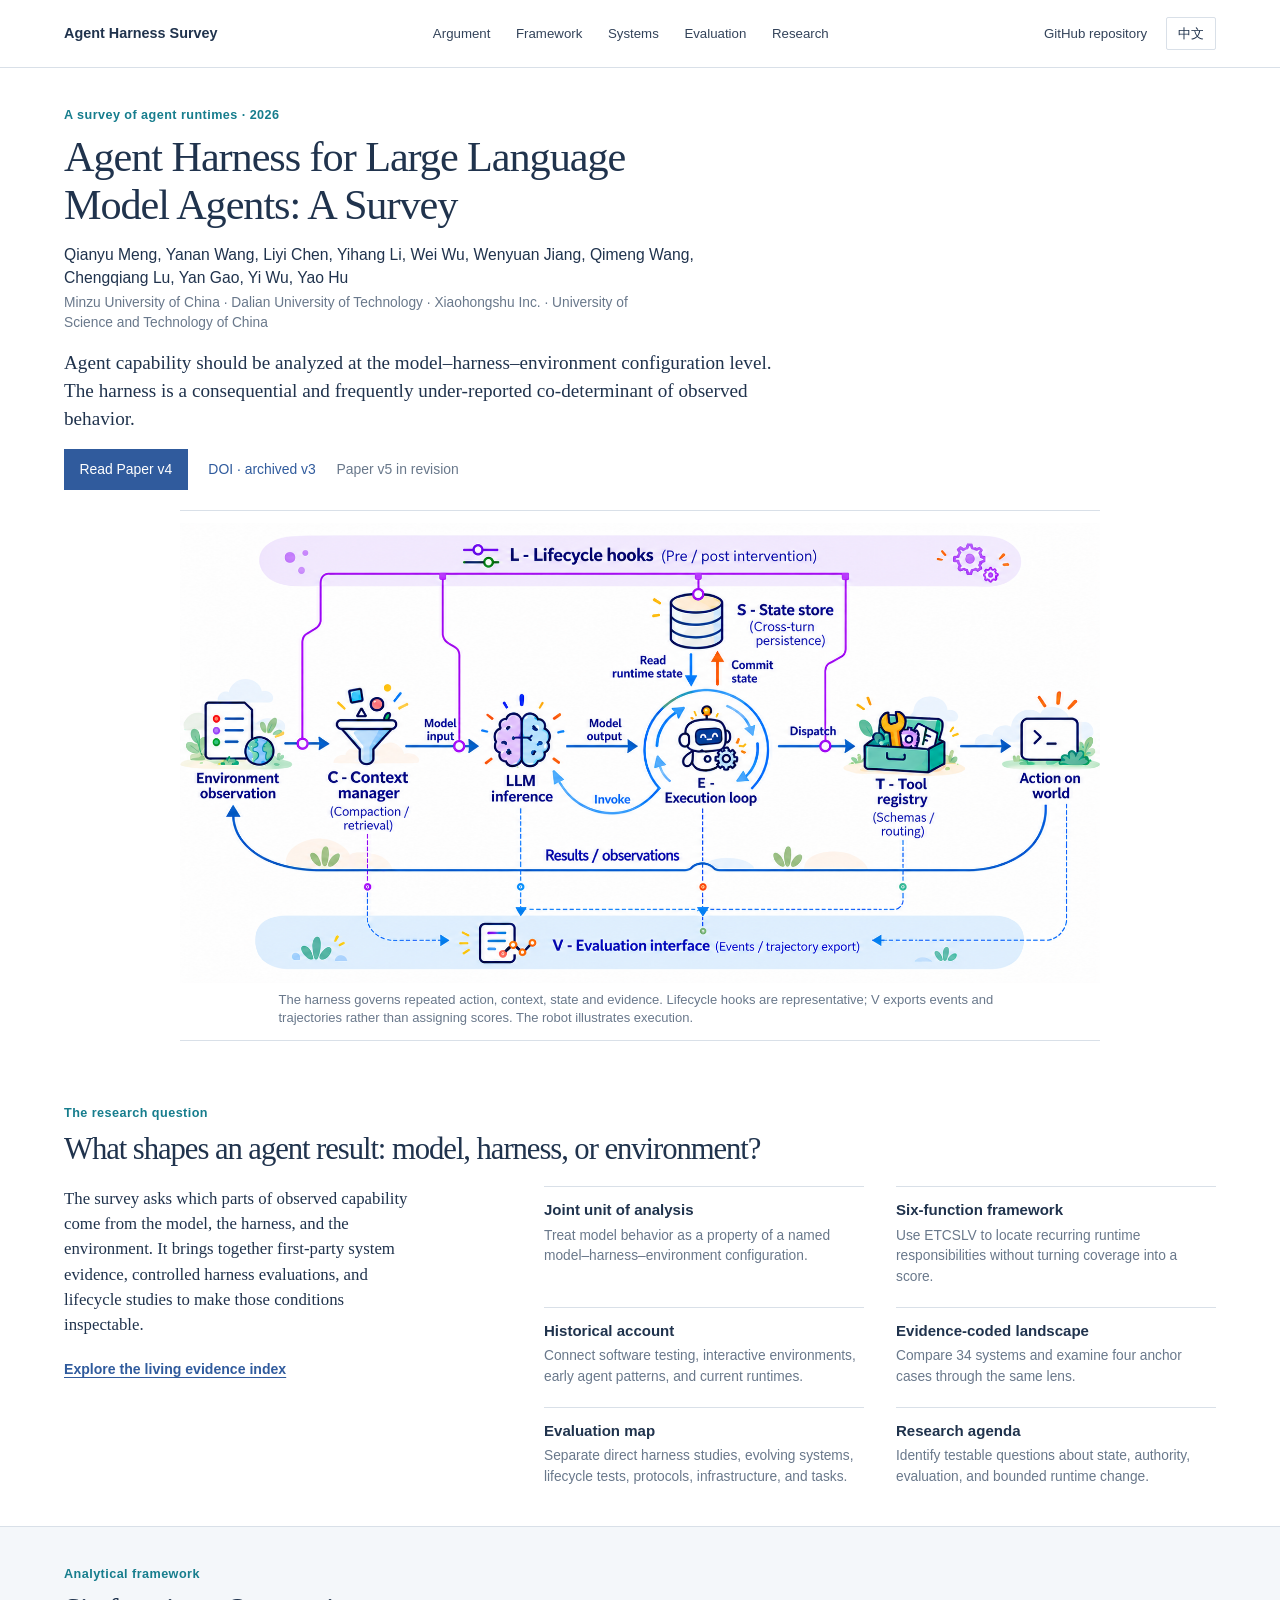
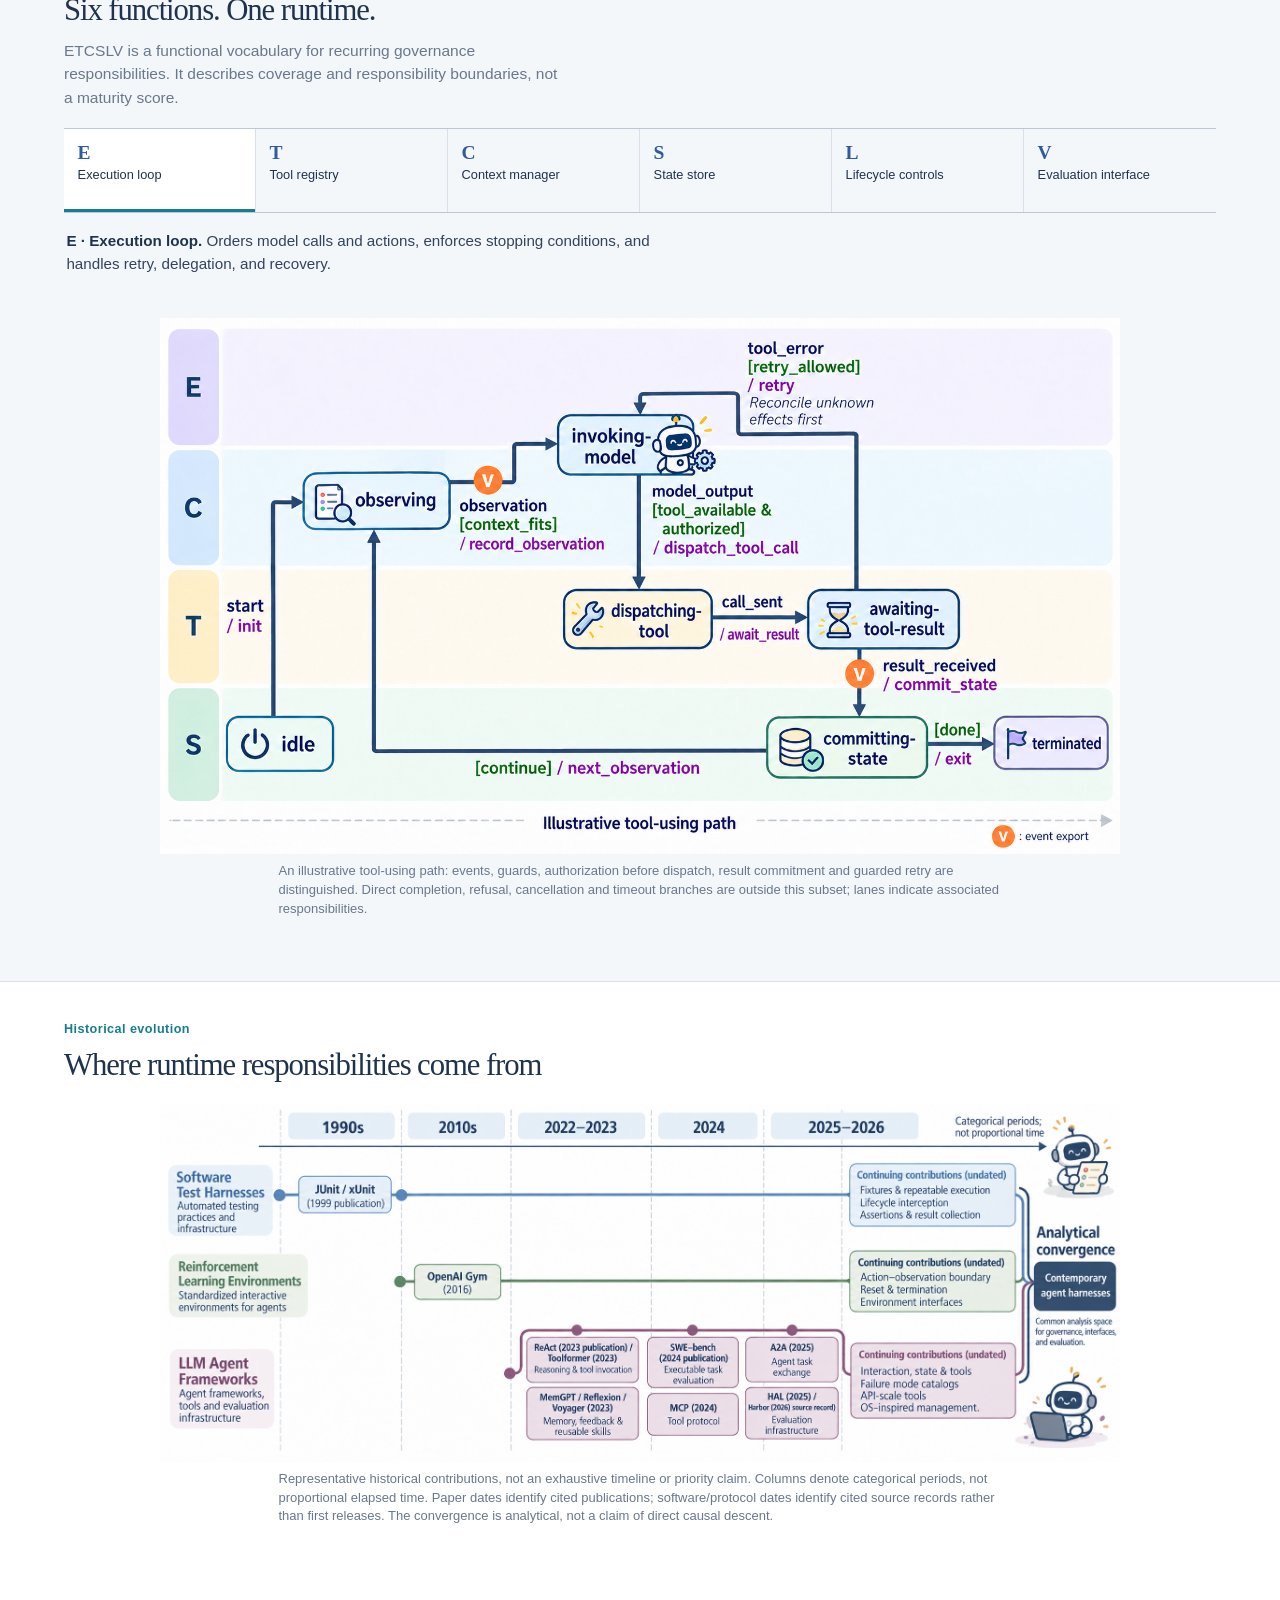
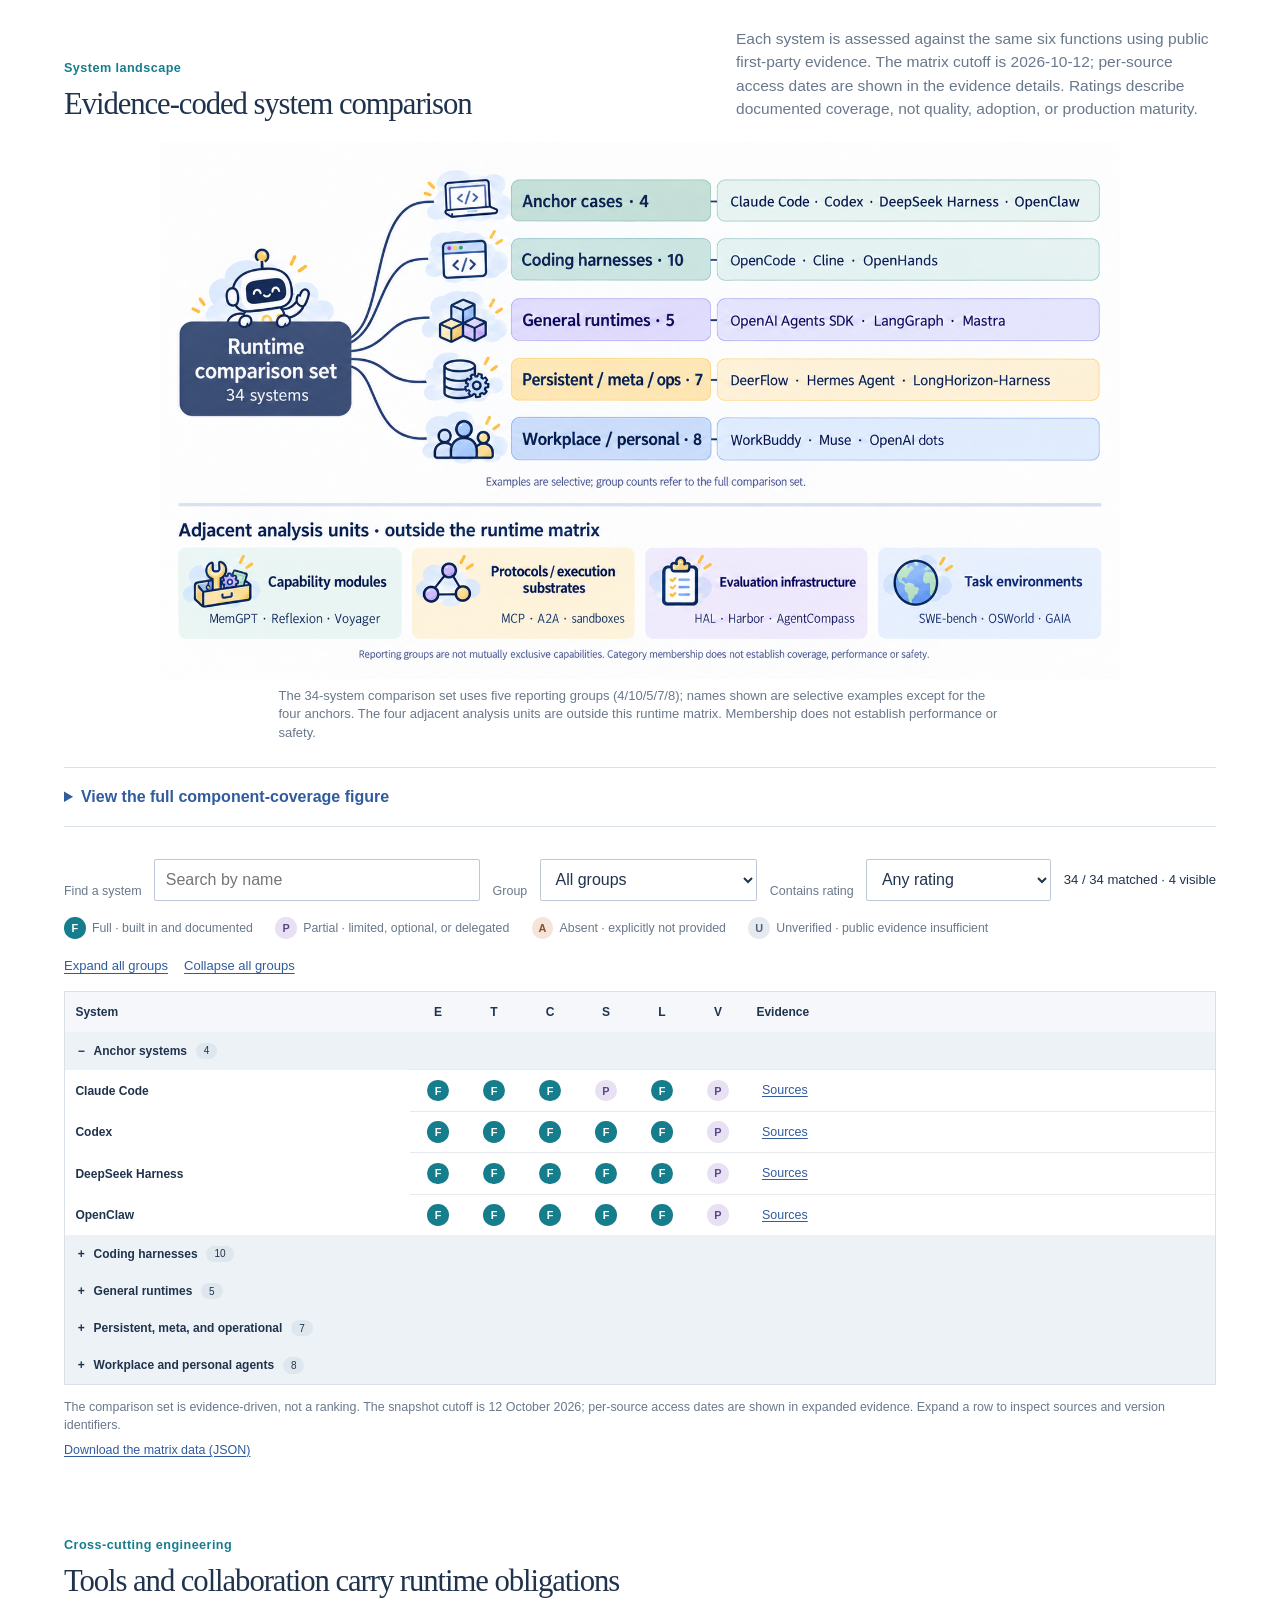
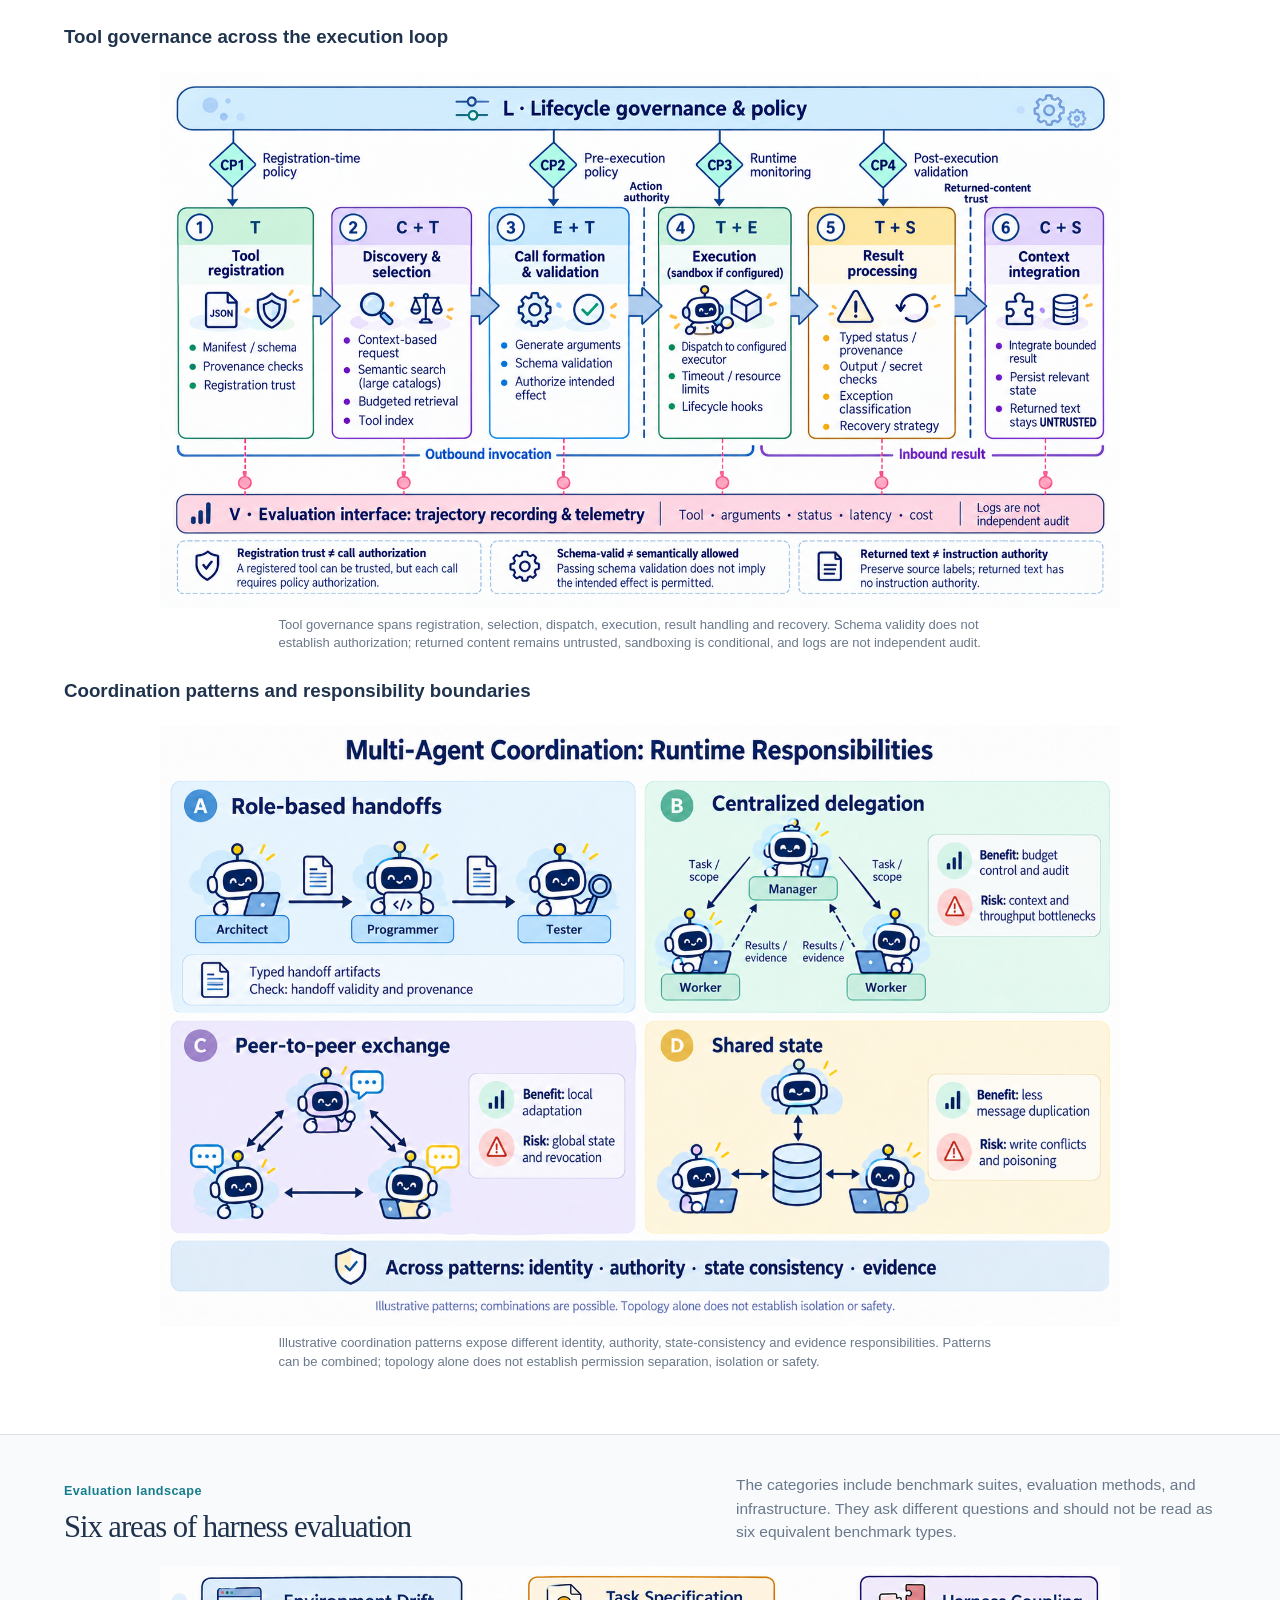
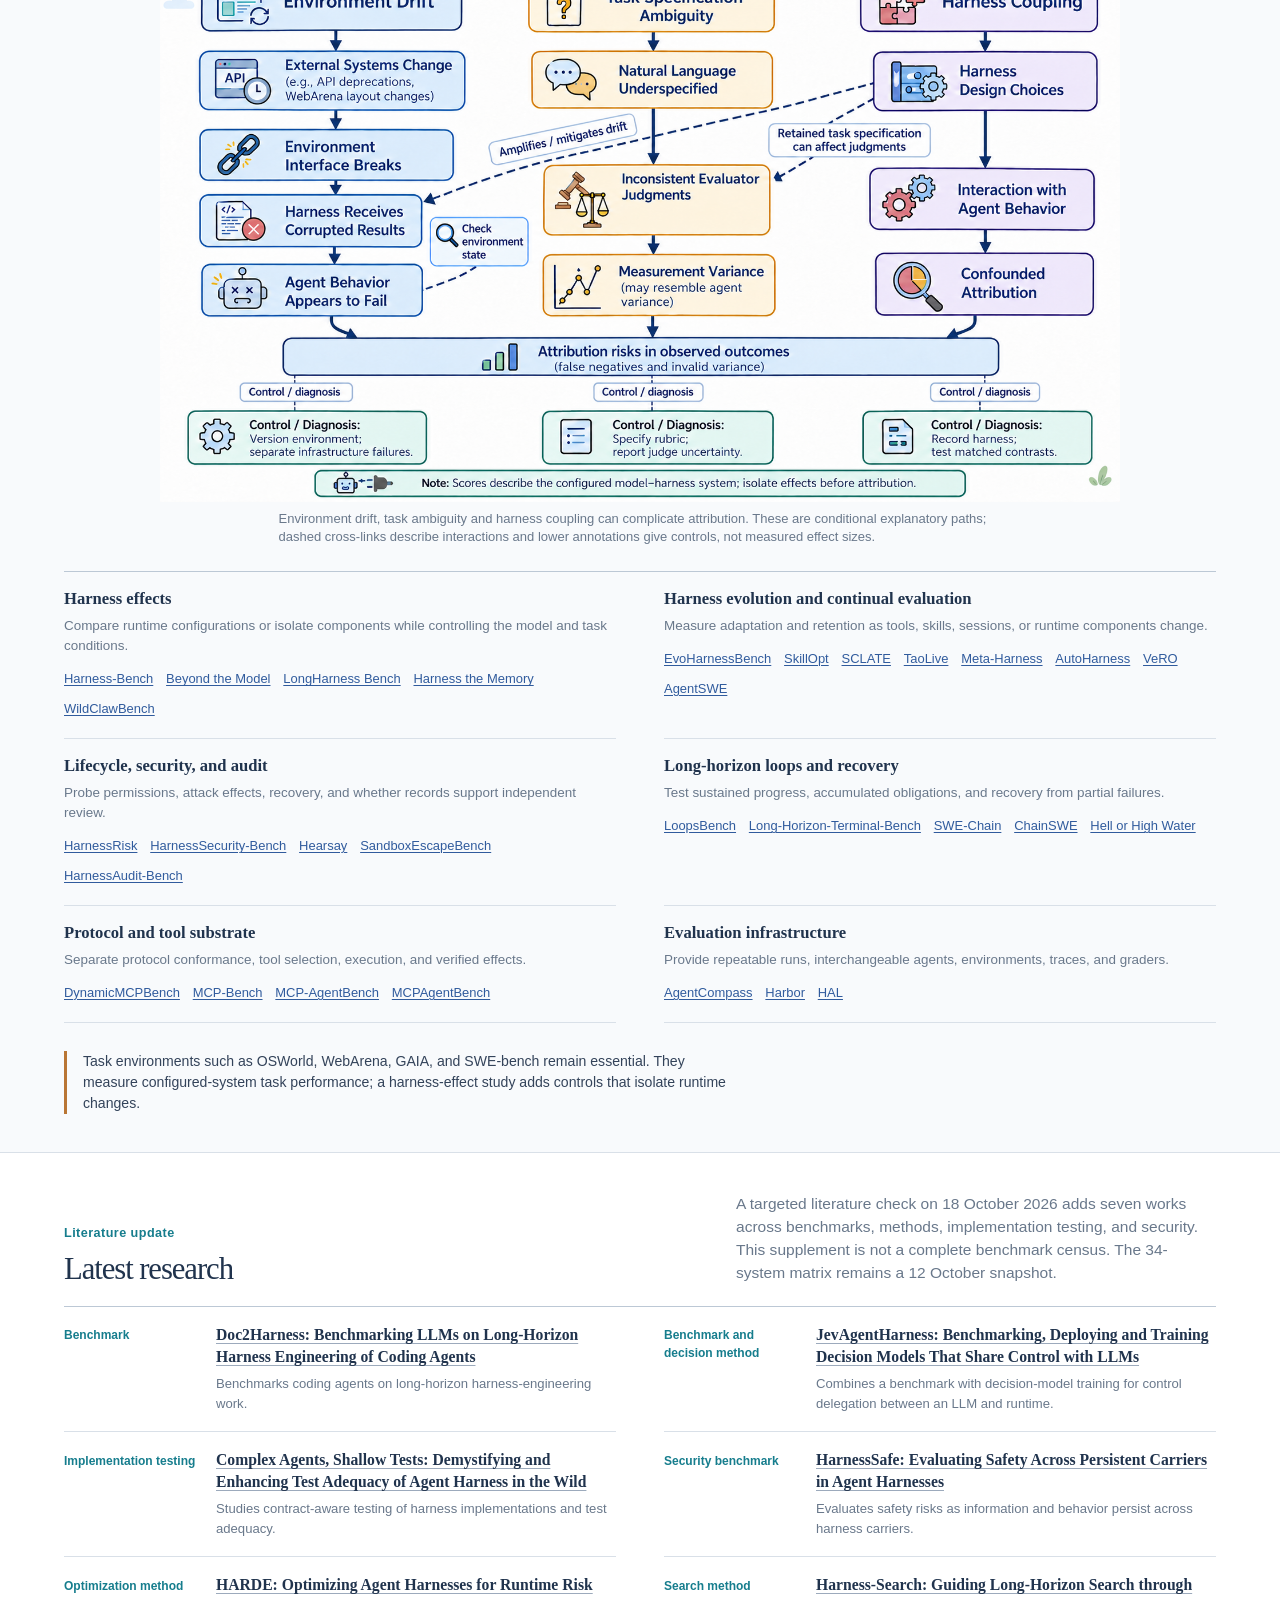
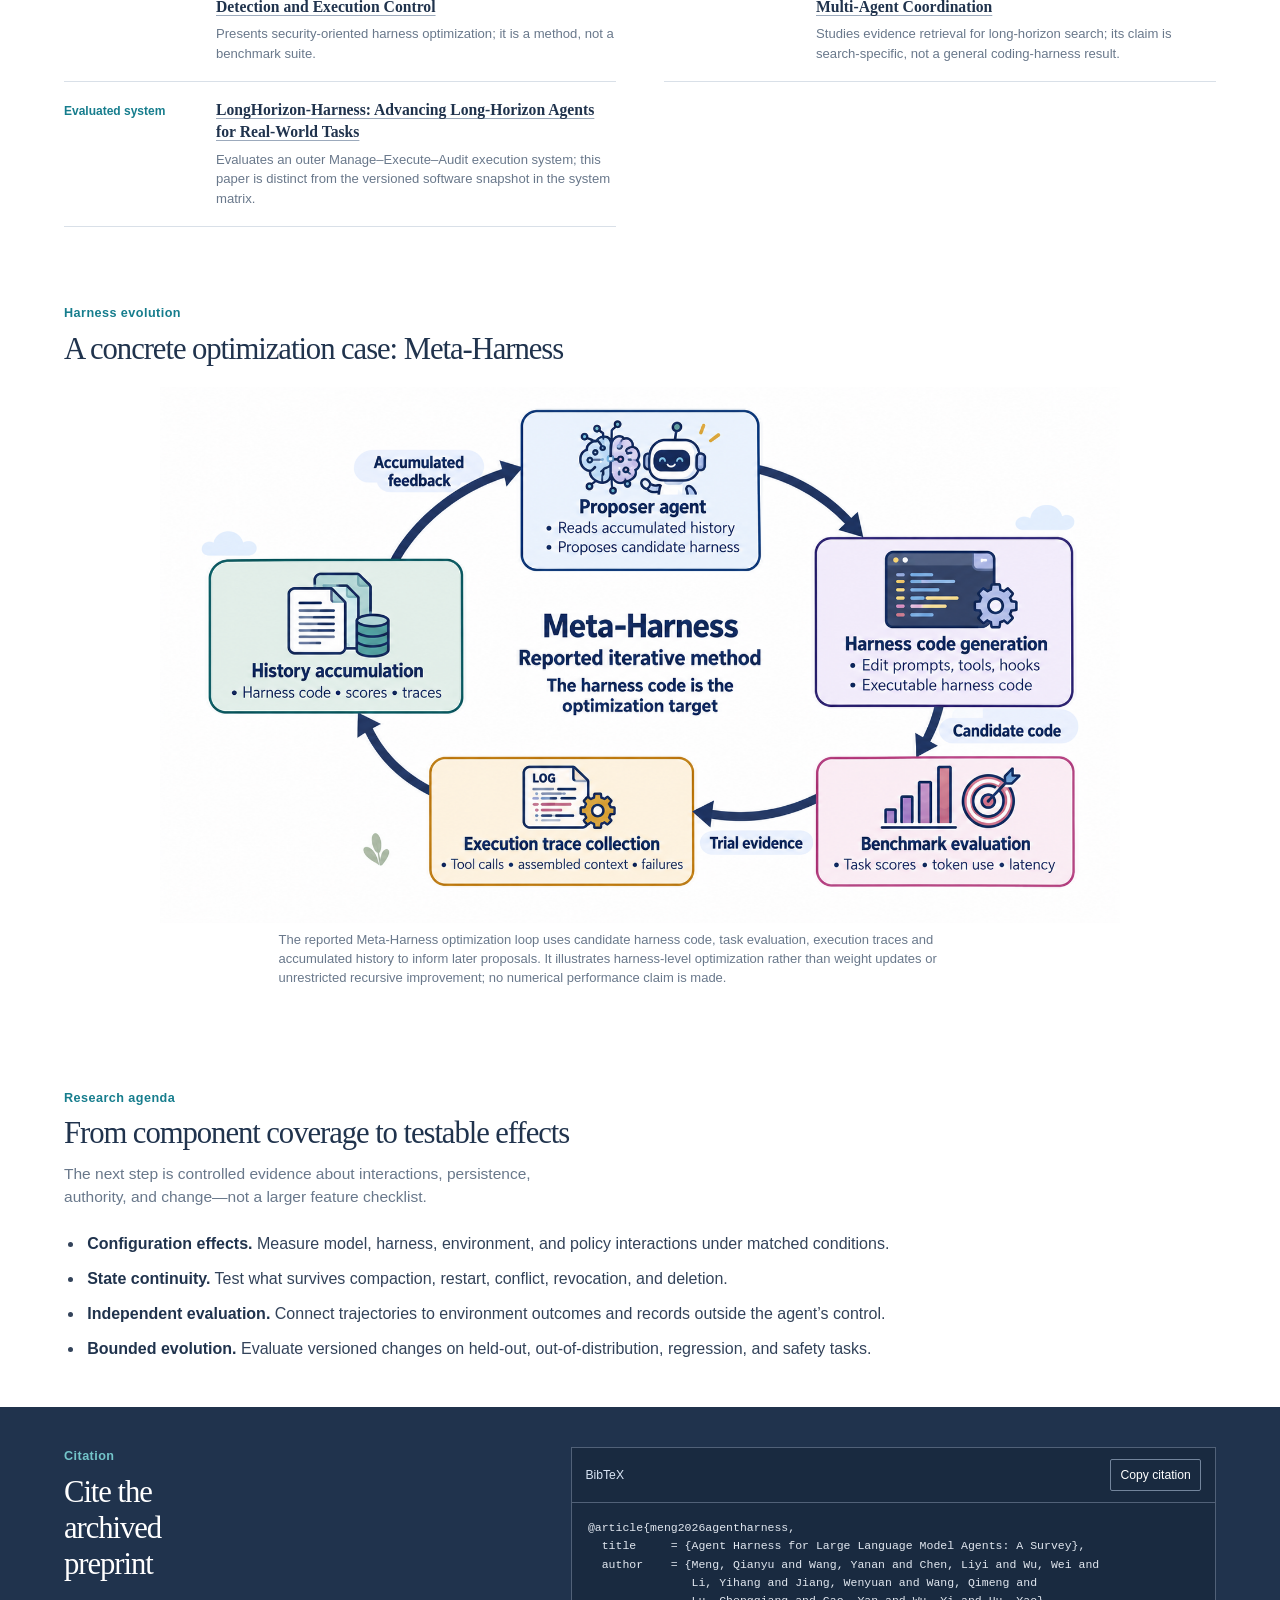
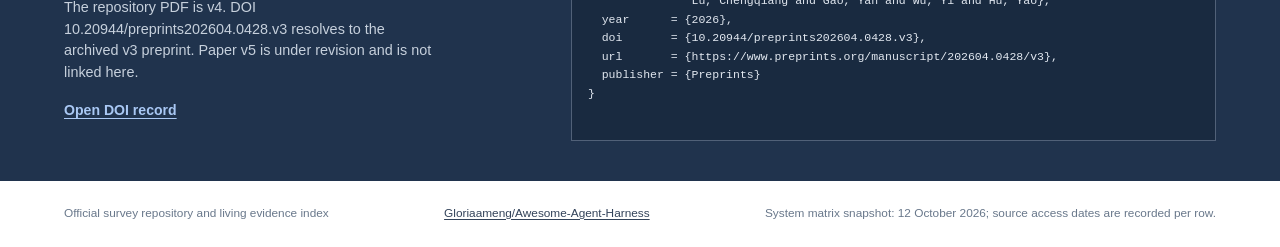
==== commit 8ef2111b: "Improve survey readability, grouped comparison and clear site title" ====
--- a/docs/index.html
+++ b/docs/index.html
@@ -13,7 +13,7 @@
 <body>
   <a class="skip-link" href="#main" data-i18n="skip">Skip to content</a>
   <header class="site-header">
-    <a class="wordmark" href="#top" aria-label="Agent Harness survey home" data-i18n-aria="home">AH<span>/</span>S</a>
+    <a class="wordmark" href="#top" aria-label="Agent Harness survey home" data-i18n-aria="home">Agent Harness Survey</a>
     <nav class="primary-nav" aria-label="Primary navigation" data-i18n-aria="primaryNav">
       <a href="#argument" data-i18n="navArgument">Argument</a>
       <a href="#framework" data-i18n="navFramework">Framework</a>
@@ -41,7 +41,7 @@
           <span class="revision-status" data-i18n="v5Status">Paper v5 in revision</span>
         </div>
       </div>
-      <figure class="hero-figure p2-figure"><a href="./assets/architecture_p2.png" target="_blank" rel="noopener" data-i18n-title="openFigure"><img src="./assets/architecture_p2.png" loading="lazy" alt="Agent harness architecture: execution, tools, context, state, lifecycle and evidence" data-i18n-alt="p2_0Alt"></a><figcaption data-i18n="p2_0Caption">The harness governs repeated action, context, state and evidence. Lifecycle hooks are representative; V exports events and trajectories rather than assigning scores. The robot illustrates execution.</figcaption></figure>
+      <figure class="hero-figure p2-figure"><a href="./assets/architecture_p2_clean.png" target="_blank" rel="noopener" data-i18n-title="openFigure"><img src="./assets/architecture_p2_clean.png" loading="lazy" alt="Agent harness architecture: execution, tools, context, state, lifecycle and evidence" data-i18n-alt="p2_0Alt"></a><figcaption data-i18n="p2_0Caption">The harness governs repeated action, context, state and evidence. Lifecycle hooks are representative; V exports events and trajectories rather than assigning scores. The robot illustrates execution.</figcaption></figure>
     </section>
 
     <section class="paper-section page-wrap" id="argument" aria-labelledby="argument-title">
@@ -84,7 +84,7 @@
         <p class="section-intro" data-i18n="systemsIntro">Thirty-four systems assessed against the same six functions. The matrix cutoff is 2026-10-12; per-source access dates are shown in the evidence details. Ratings do not measure quality, adoption, or production maturity.</p>
       </div>
       <figure class="wide-figure taxonomy-figure p2-figure"><a href="./assets/landscape_p2.png" target="_blank" rel="noopener" data-i18n-title="openFigure"><img src="./assets/landscape_p2.png" loading="lazy" alt="Five runtime comparison groups and four adjacent analysis units" data-i18n-alt="p2_3Alt"></a><figcaption data-i18n="p2_3Caption">The 34-system comparison set uses five reporting groups (4/10/5/7/8); names shown are selective examples except for the four anchors. The four adjacent analysis units are outside this runtime matrix. Membership does not establish performance or safety.</figcaption></figure>
-<figure class="wide-figure coverage-figure p2-figure"><a href="./assets/component_matrix_p2.svg" target="_blank" rel="noopener" data-i18n-title="openFigure"><img src="./assets/component_matrix_p2.svg" loading="lazy" alt="Documentation-backed component coverage for 34 systems" data-i18n-alt="p2_4Alt"></a><figcaption data-i18n="p2_4Caption">Documentation-backed ETCSLV coverage for the same 34 systems as the table below. Figure cell labels F/P/A/? correspond to Full/Partial/Absent/Unverified; group codes are separate. Coverage is not a performance, quality or safety ranking. Open the full-resolution image for individual cells.</figcaption></figure>
+<details class="figure-overview"><summary data-i18n="coverageOverview">View the full component-coverage figure</summary><figure class="wide-figure coverage-figure p2-figure"><a href="./assets/component_matrix_p2.svg" target="_blank" rel="noopener" data-i18n-title="openFigure"><img src="./assets/component_matrix_p2.svg" loading="lazy" alt="Documentation-backed component coverage for 34 systems" data-i18n-alt="p2_4Alt"></a><figcaption data-i18n="p2_4Caption">Documentation-backed ETCSLV coverage for the same 34 systems as the table below. Figure cell labels F/P/A/? correspond to Full/Partial/Absent/Unverified; group codes are separate. Coverage is not a performance, quality or safety ranking. Open the full-resolution image for individual cells.</figcaption></figure></details>
       <div class="matrix-controls" aria-label="Filter system matrix" data-i18n-aria="matrixControls">
         <label class="search-label" for="system-search" data-i18n="searchLabel">Find a system</label>
         <input id="system-search" type="search" autocomplete="off" data-i18n-placeholder="searchPlaceholder" placeholder="Search by name">
@@ -113,10 +113,11 @@
         <span><b class="rating-dot absent">A</b><span data-i18n="legendAbsent">Absent · explicitly not provided</span></span>
         <span><b class="rating-dot unverified">U</b><span data-i18n="legendUnverified">Unverified · public evidence insufficient</span></span>
       </div>
+<div class="group-actions"><button type="button" id="expand-groups" data-i18n="expandGroups">Expand all groups</button><button type="button" id="collapse-groups" data-i18n="collapseGroups">Collapse all groups</button></div>
       <div class="table-scroll" tabindex="0" role="region" aria-label="Scrollable system evidence matrix" data-i18n-aria="matrixRegion">
         <table class="system-table">
           <thead><tr>
-            <th scope="col" data-i18n="thSystem">System</th><th scope="col" data-i18n="thGroup">Group</th>
+            <th scope="col" data-i18n="thSystem">System</th>
             <th scope="col" title="Execution" data-i18n-title="titleE">E</th><th scope="col" title="Tools" data-i18n-title="titleT">T</th><th scope="col" title="Context" data-i18n-title="titleC">C</th><th scope="col" title="State" data-i18n-title="titleS">S</th><th scope="col" title="Lifecycle" data-i18n-title="titleL">L</th><th scope="col" title="Evaluation interface" data-i18n-title="titleV">V</th>
             <th scope="col" data-i18n="thEvidence">Evidence</th>
           </tr></thead>
--- a/docs/styles.css
+++ b/docs/styles.css
@@ -101,7 +101,7 @@
 .table-scroll { overflow-x: auto; overscroll-behavior-inline: contain; border: 1px solid var(--line); }
 .system-table { width: 100%; min-width: 860px; border-collapse: collapse; font-size: .82rem; }
 .system-table th { padding: .7rem .65rem; background: #f5f7fa; color: var(--ink); text-align: left; font-size: .75rem; font-weight: 650; white-space: nowrap; }
-.system-table th:nth-child(n+3):nth-child(-n+8), .system-table td.rating-cell { width: 3.5rem; text-align: center; }
+.system-table thead th:nth-child(n+2):nth-child(-n+7), .system-table td.rating-cell { width: 3.5rem; text-align: center; }
 .system-table td { padding: .6rem .65rem; border-top: 1px solid #e6ebf0; vertical-align: middle; }
 .system-table tbody tr.data-row:hover { background: #f8fafc; }
 .system-name { color: var(--ink); font-weight: 600; }
@@ -222,3 +222,60 @@
 .coverage-figure { max-width: 960px; }
 .agenda-grid { grid-template-columns: 1fr; }
 #engineering h3 { margin-top: 2.5rem; }
+
+/* Compact reading layout: preserve 16px body text and reduce oversized display spacing. */
+body { line-height: 1.5; }
+.hero { padding-top: clamp(1.75rem, 3vw, 2.5rem); }
+h1 { max-width: 30ch; font-size: clamp(2rem, 3.3vw, 3.25rem); line-height: 1.12; letter-spacing: -.025em; }
+h2 { font-size: clamp(1.65rem, 2.4vw, 2.25rem); line-height: 1.18; }
+.authors { margin-top: 1rem; line-height: 1.45; }
+.affiliations { margin-bottom: 1rem; line-height: 1.45; }
+.thesis { font-size: clamp(1.05rem, 1.5vw, 1.25rem); line-height: 1.45; max-width: 76ch; }
+.paper-status { margin-top: 1rem; }
+.paper-section, .evaluation-section, .latest-section, .agenda-section { padding-block: clamp(1.75rem, 3vw, 2.75rem); }
+.framework-wrap { padding-block: clamp(1.75rem, 3vw, 2.75rem); }
+.section-heading { margin-bottom: 1.2rem; }
+.project-line, .section-kicker { margin-bottom: .5rem; }
+.section-intro { margin-top: .65rem; }
+.argument-lead { font-size: 1.05rem; line-height: 1.5; }
+.argument-grid { gap: 2rem; }
+.p2-figure { max-width: 960px; margin: 1.25rem auto 1.5rem; }
+.hero-figure { max-width: 920px; padding-block: .75rem; }
+.p2-figure figcaption { margin-top: .5rem; line-height: 1.45; font-size: .8125rem; }
+.coverage-figure { max-width: 820px; }
+#engineering h3 { margin-top: 1.5rem; }
+.citation-band { padding-block: 2.5rem; }
+.figure-overview { margin: 1rem 0; border-block: 1px solid var(--line); padding-block: .65rem; }
+.figure-overview summary { cursor: pointer; color: var(--blue); font-weight: 600; padding: .4rem 0; }
+@media (max-width: 650px) {
+ body { font-size: 16px; }
+ h1 { font-size: clamp(1.9rem, 6vw, 2.35rem); }
+ .hero { padding-top: 1.5rem; }
+ .paper-section, .evaluation-section, .latest-section, .agenda-section, .framework-wrap { padding-block: 1.5rem; }
+ .p2-figure { margin-block: 1rem 1.25rem; }
+ .primary-nav { overflow-x: auto; justify-content: flex-start; min-width: 0; }
+ .primary-nav a { white-space: nowrap; min-height: 24px; display: inline-flex; align-items: center; }
+}
+
+.group-actions { display:flex; gap:1rem; margin:.65rem 0; }
+.group-actions button { background:transparent; border:0; padding:.3rem 0; color:var(--blue); font-size:.8125rem; cursor:pointer; text-decoration:underline; text-underline-offset:.2em; }
+.system-group-row th { padding:0!important; background:#edf2f6!important; }
+.system-group-toggle { display:flex; align-items:center; gap:.55rem; width:100%; border:0; padding:.6rem .8rem; background:transparent; color:var(--ink); text-align:left; font-weight:600; cursor:pointer; }
+.system-group-toggle small { border-radius:1rem; background:#dfe7ee; padding:.05rem .5rem; font-weight:400; }
+.system-group-toggle:disabled { cursor:default; opacity:1; }
+.system-table td, .system-table tbody th { padding:.48rem .65rem; }
+.system-table .system-name { background:#fff; }
+
+.framework-section { padding-block: clamp(1.75rem, 3vw, 2.75rem); }
+.framework-wrap { padding-block: 0; }
+.framework-wrap .section-heading { margin-bottom: 1.2rem; }
+.group-actions button:disabled { color: var(--muted); cursor: default; text-decoration: none; }
+@media (max-width:650px) { .framework-section { padding-block:1.5rem; } .framework-wrap { padding-block:0; } }
+
+.system-table { min-width: 590px; }
+.system-table .system-name { width: 30%; }
+.citation-grid > *, .argument-grid > *, .split-heading > * { min-width: 0; }
+.bibtex-block pre { max-width: 100%; }
+
+.wordmark { font: 600 .9rem/1.2 var(--sans); letter-spacing: 0; }
+@media (max-width:650px) { .wordmark { max-width:7rem; white-space:normal; font-size:.8rem; } }
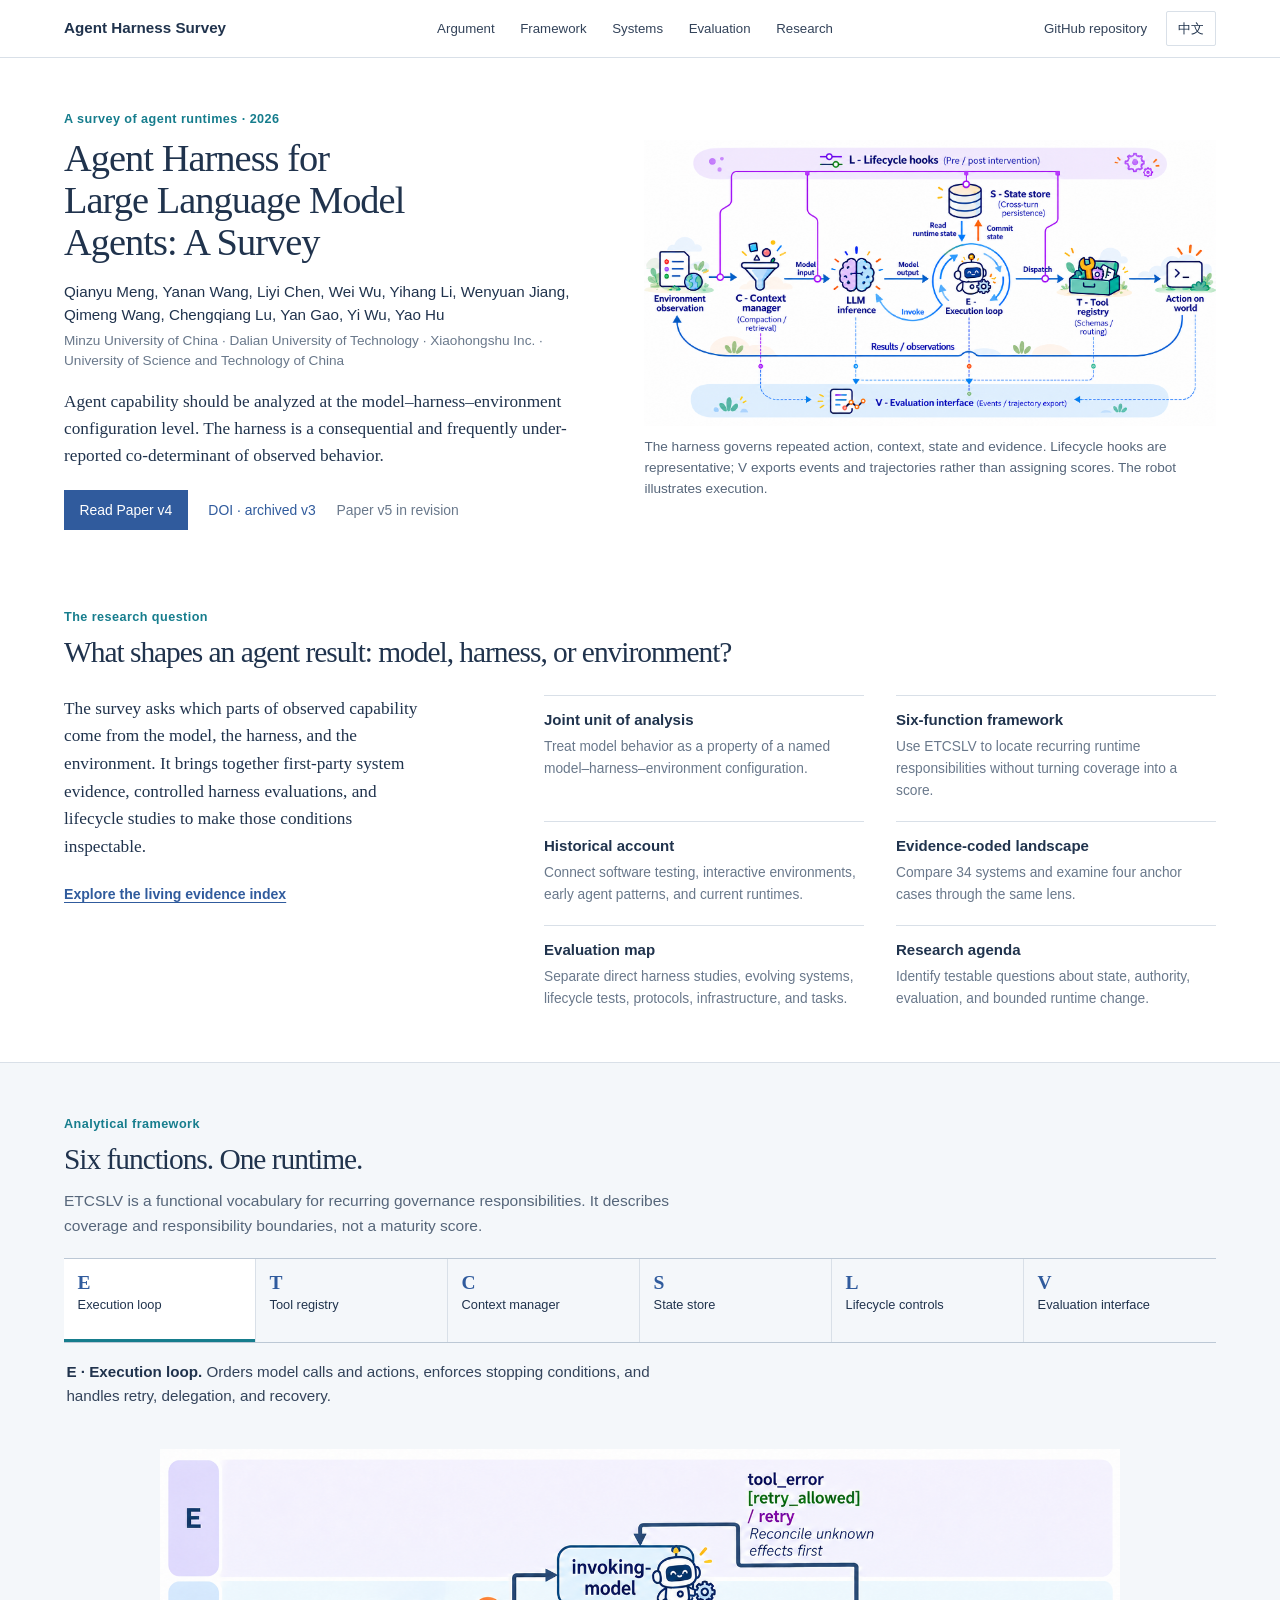
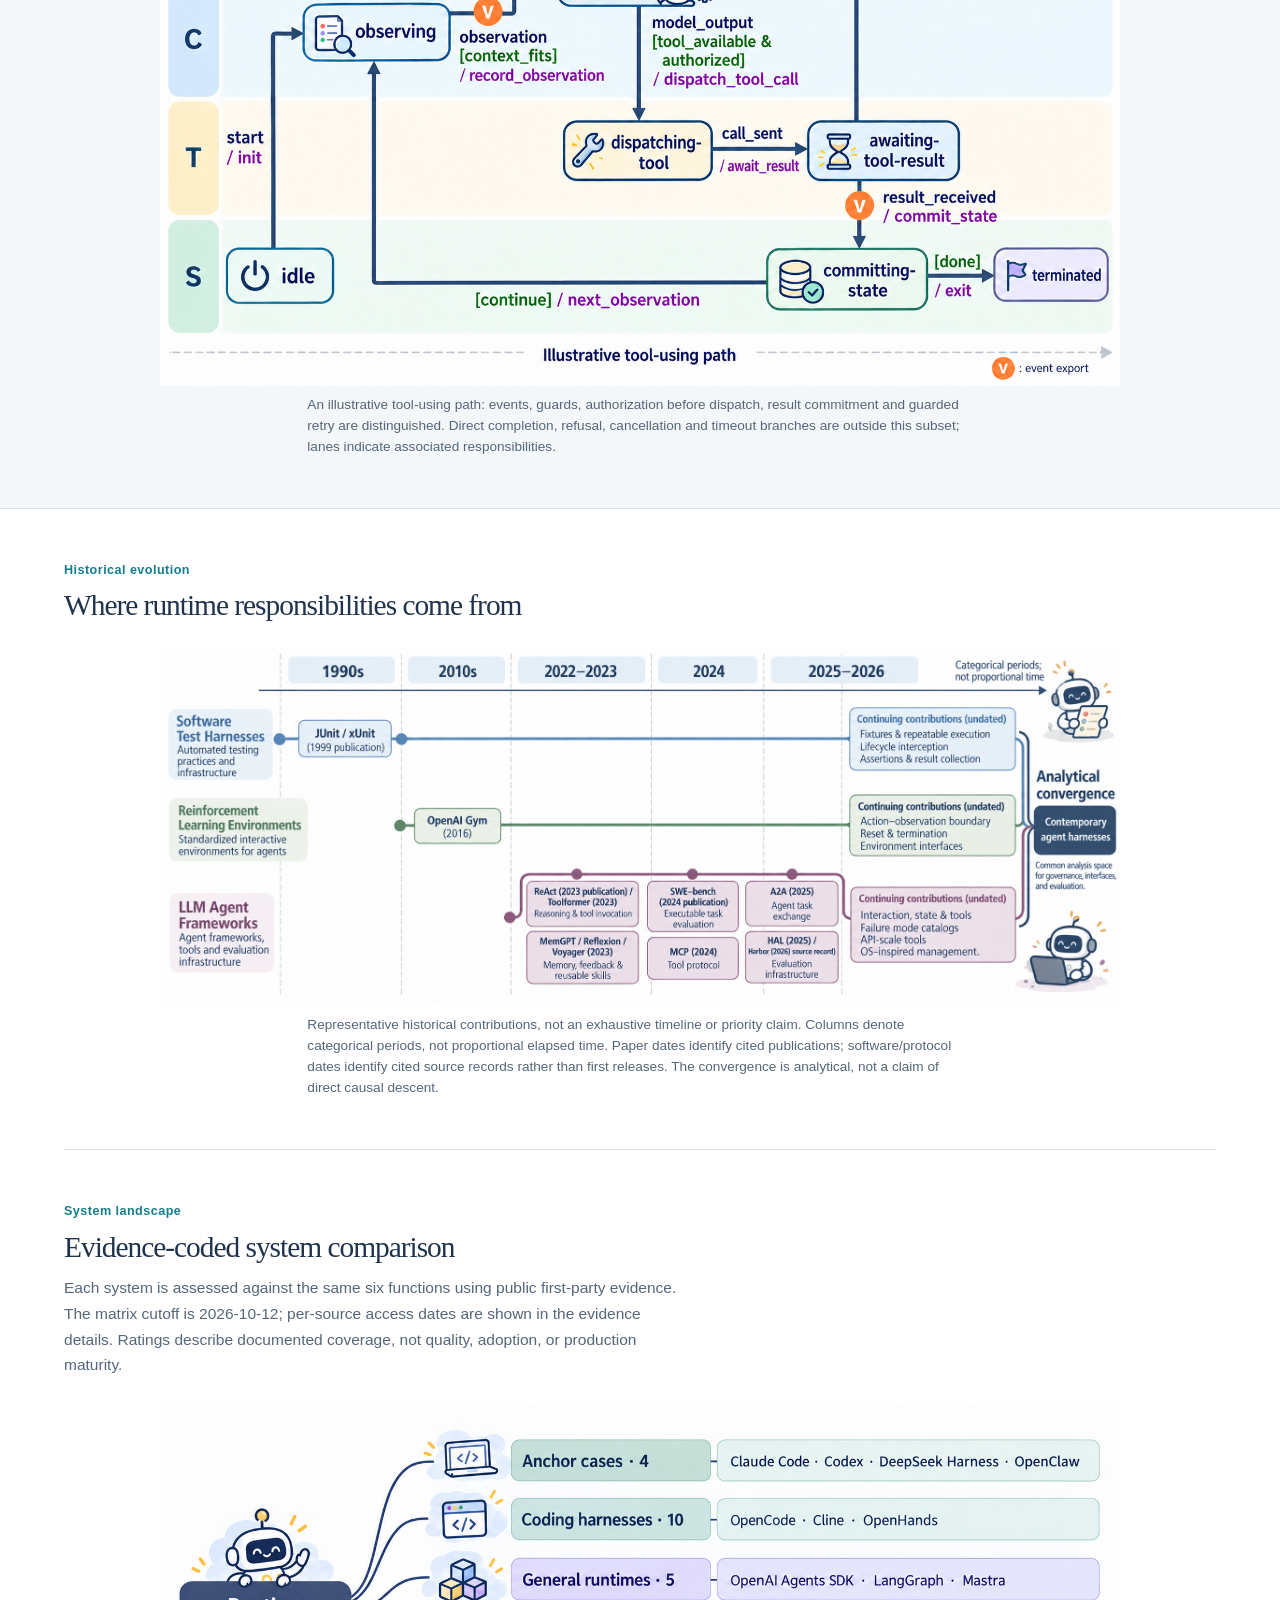
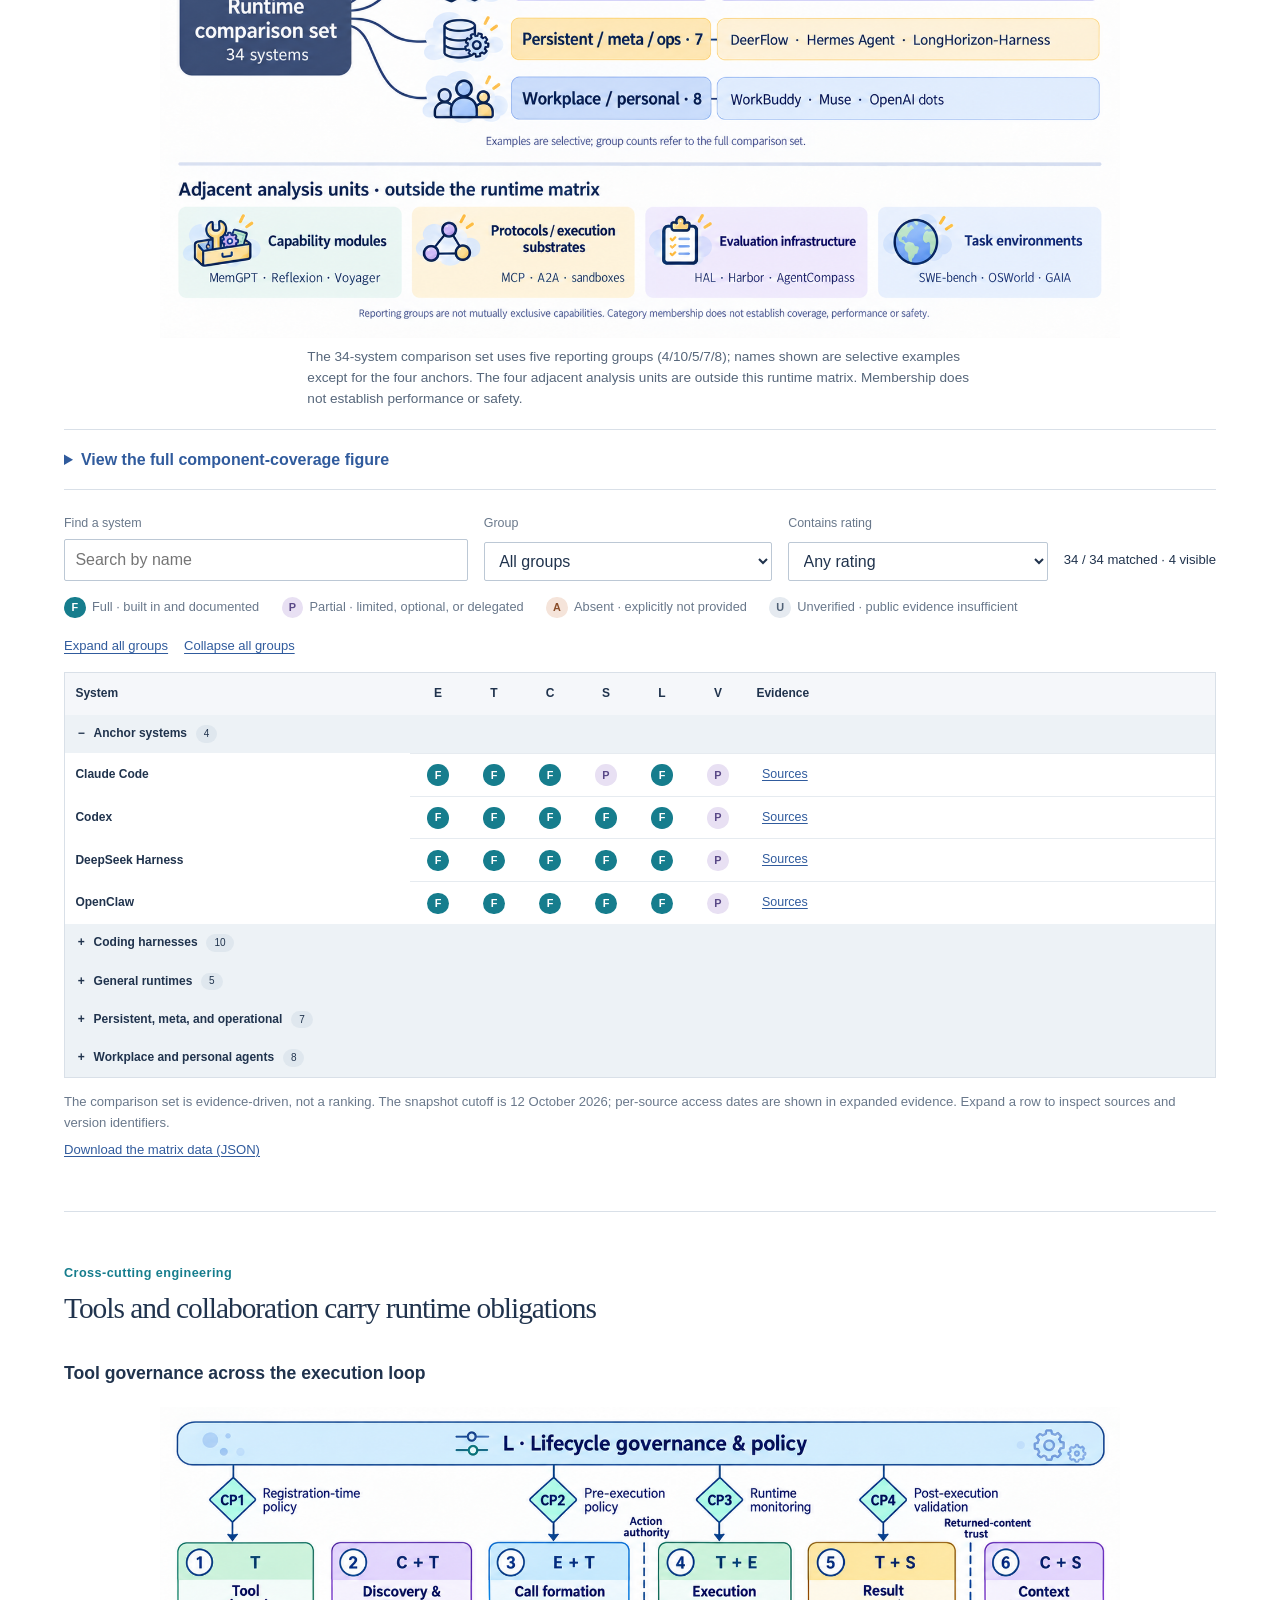
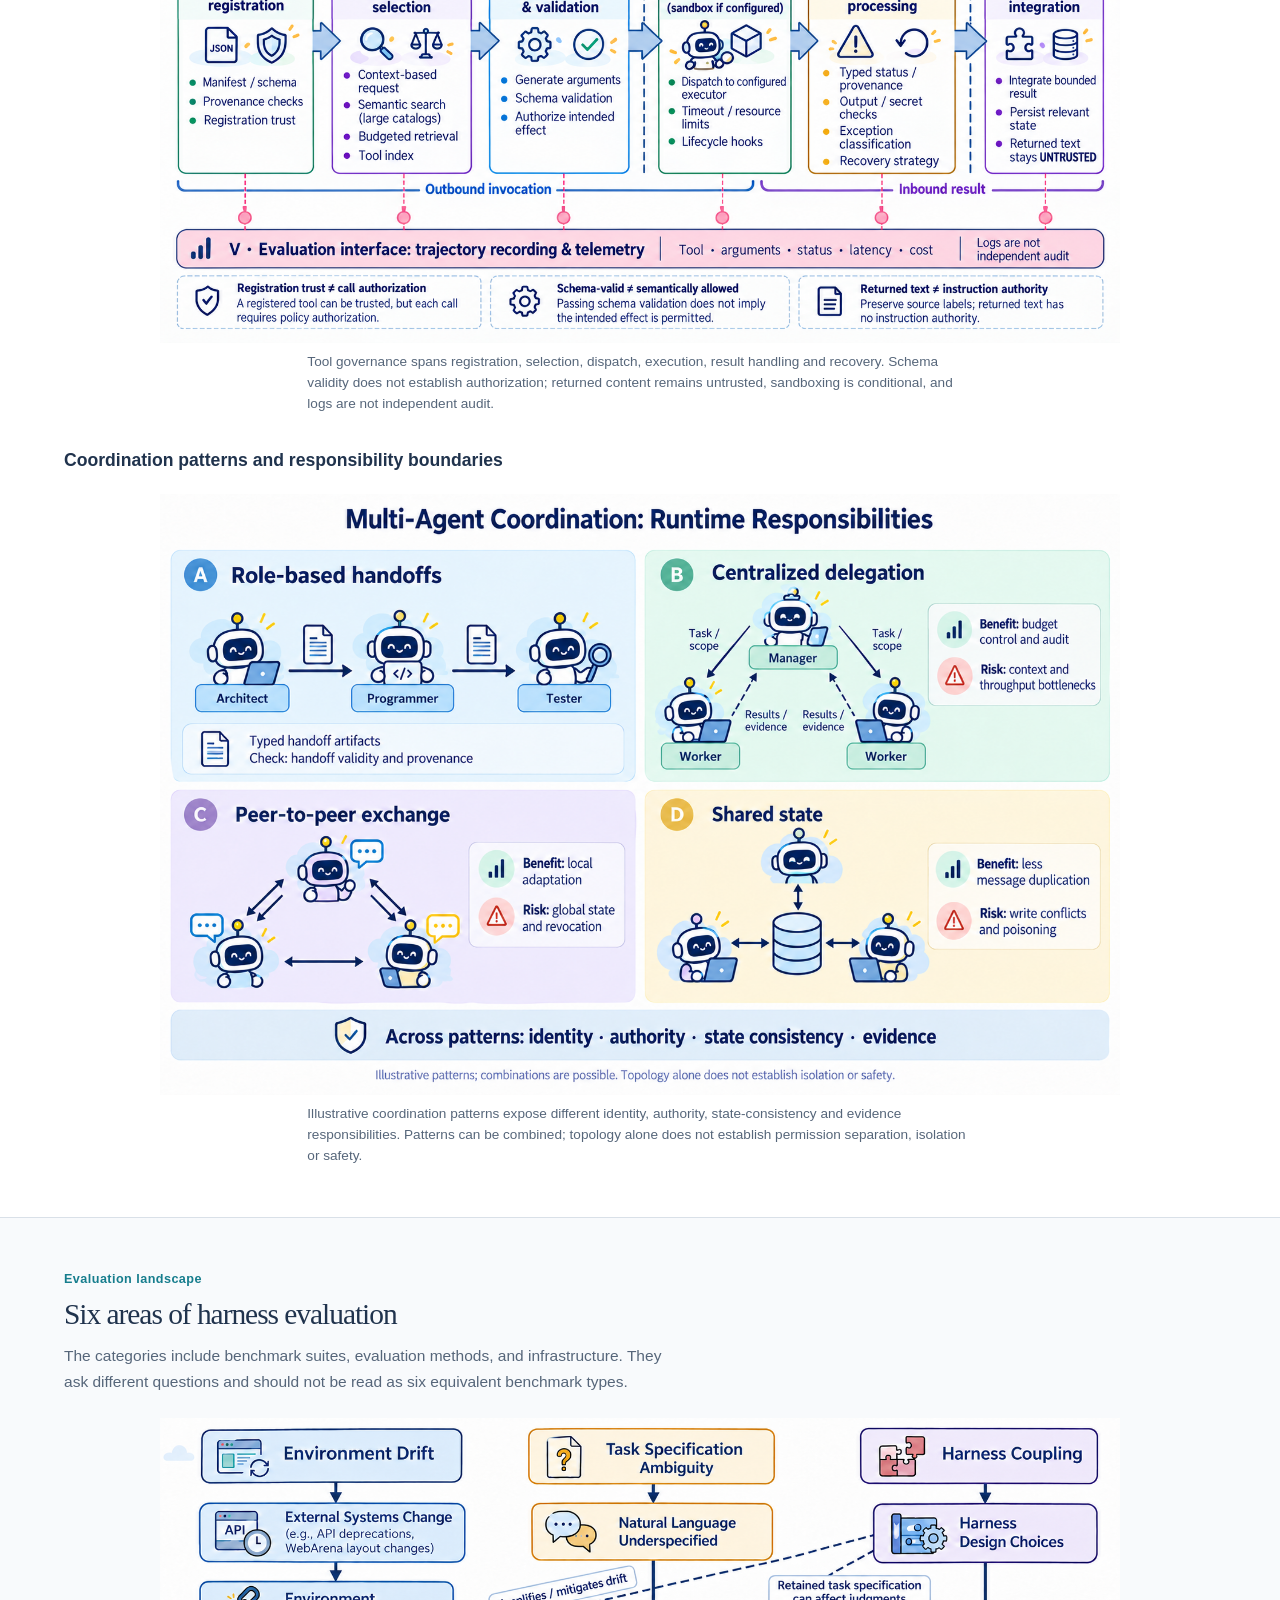
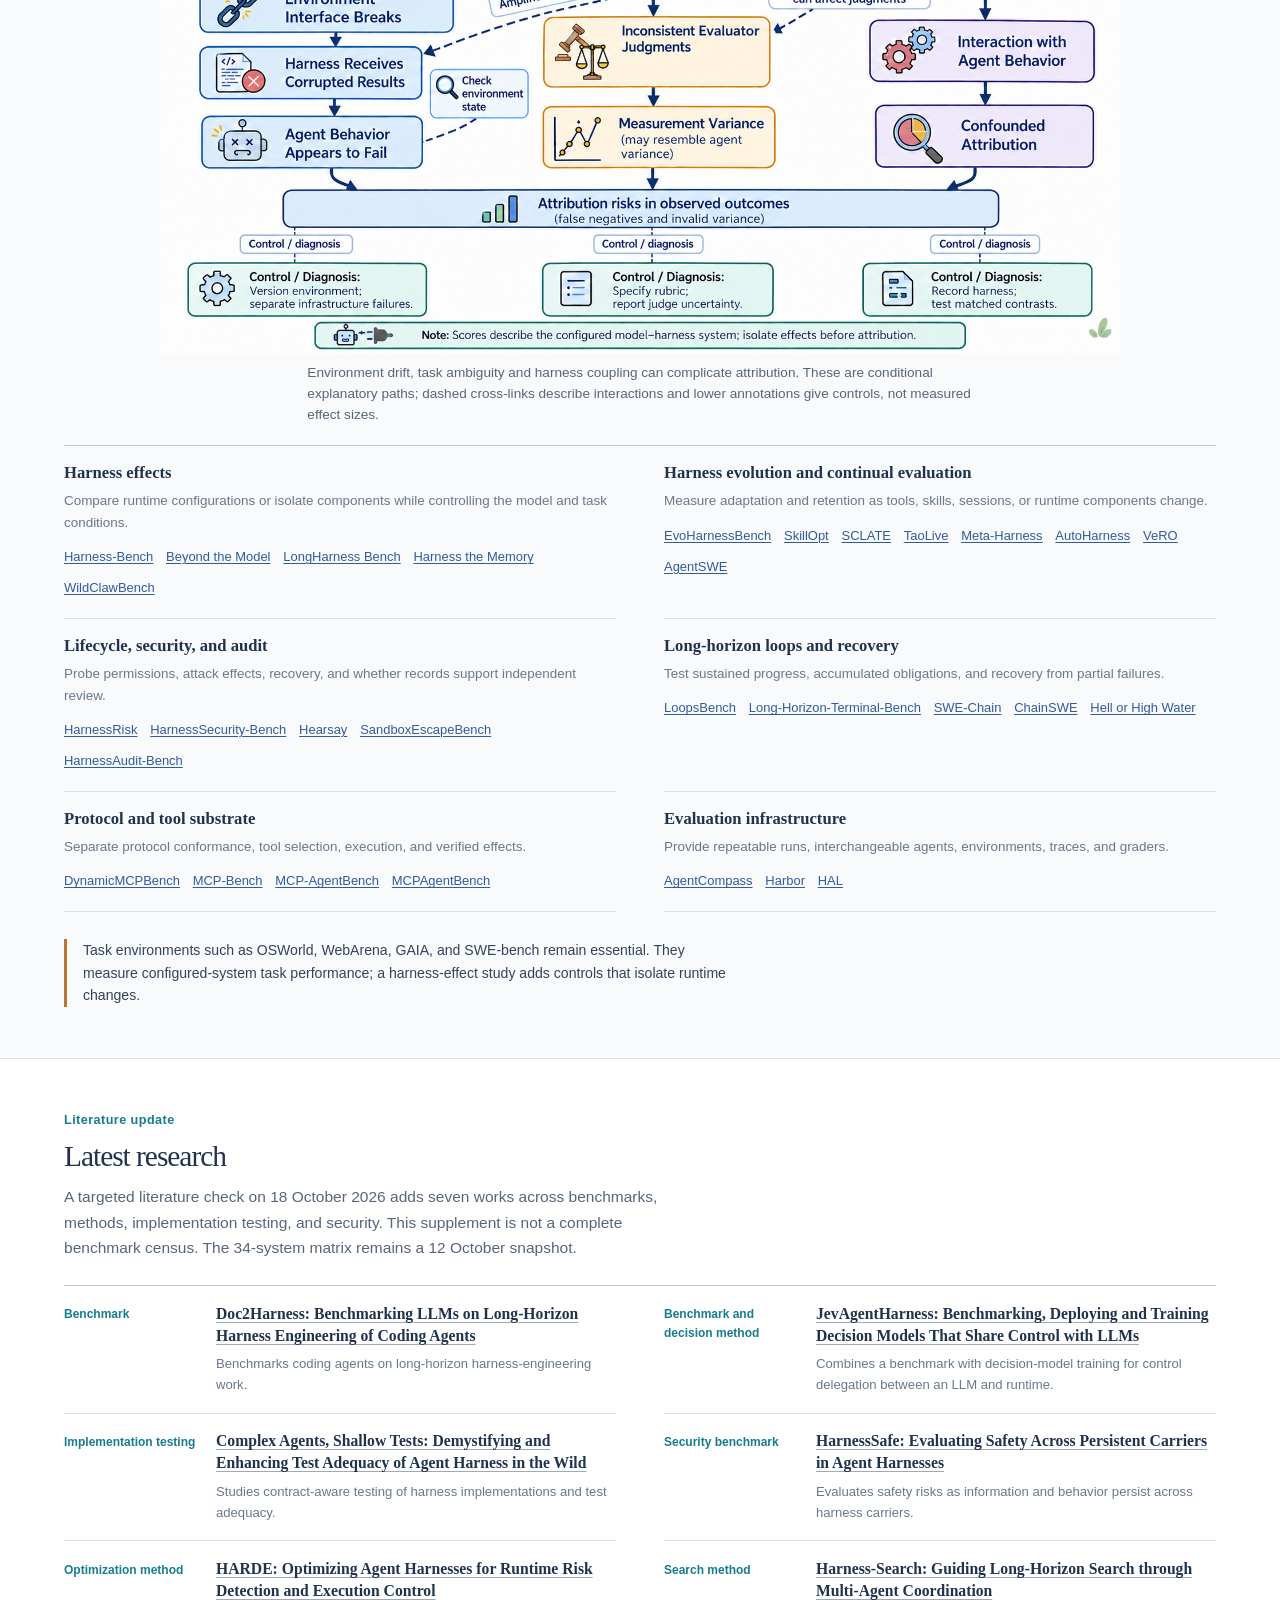
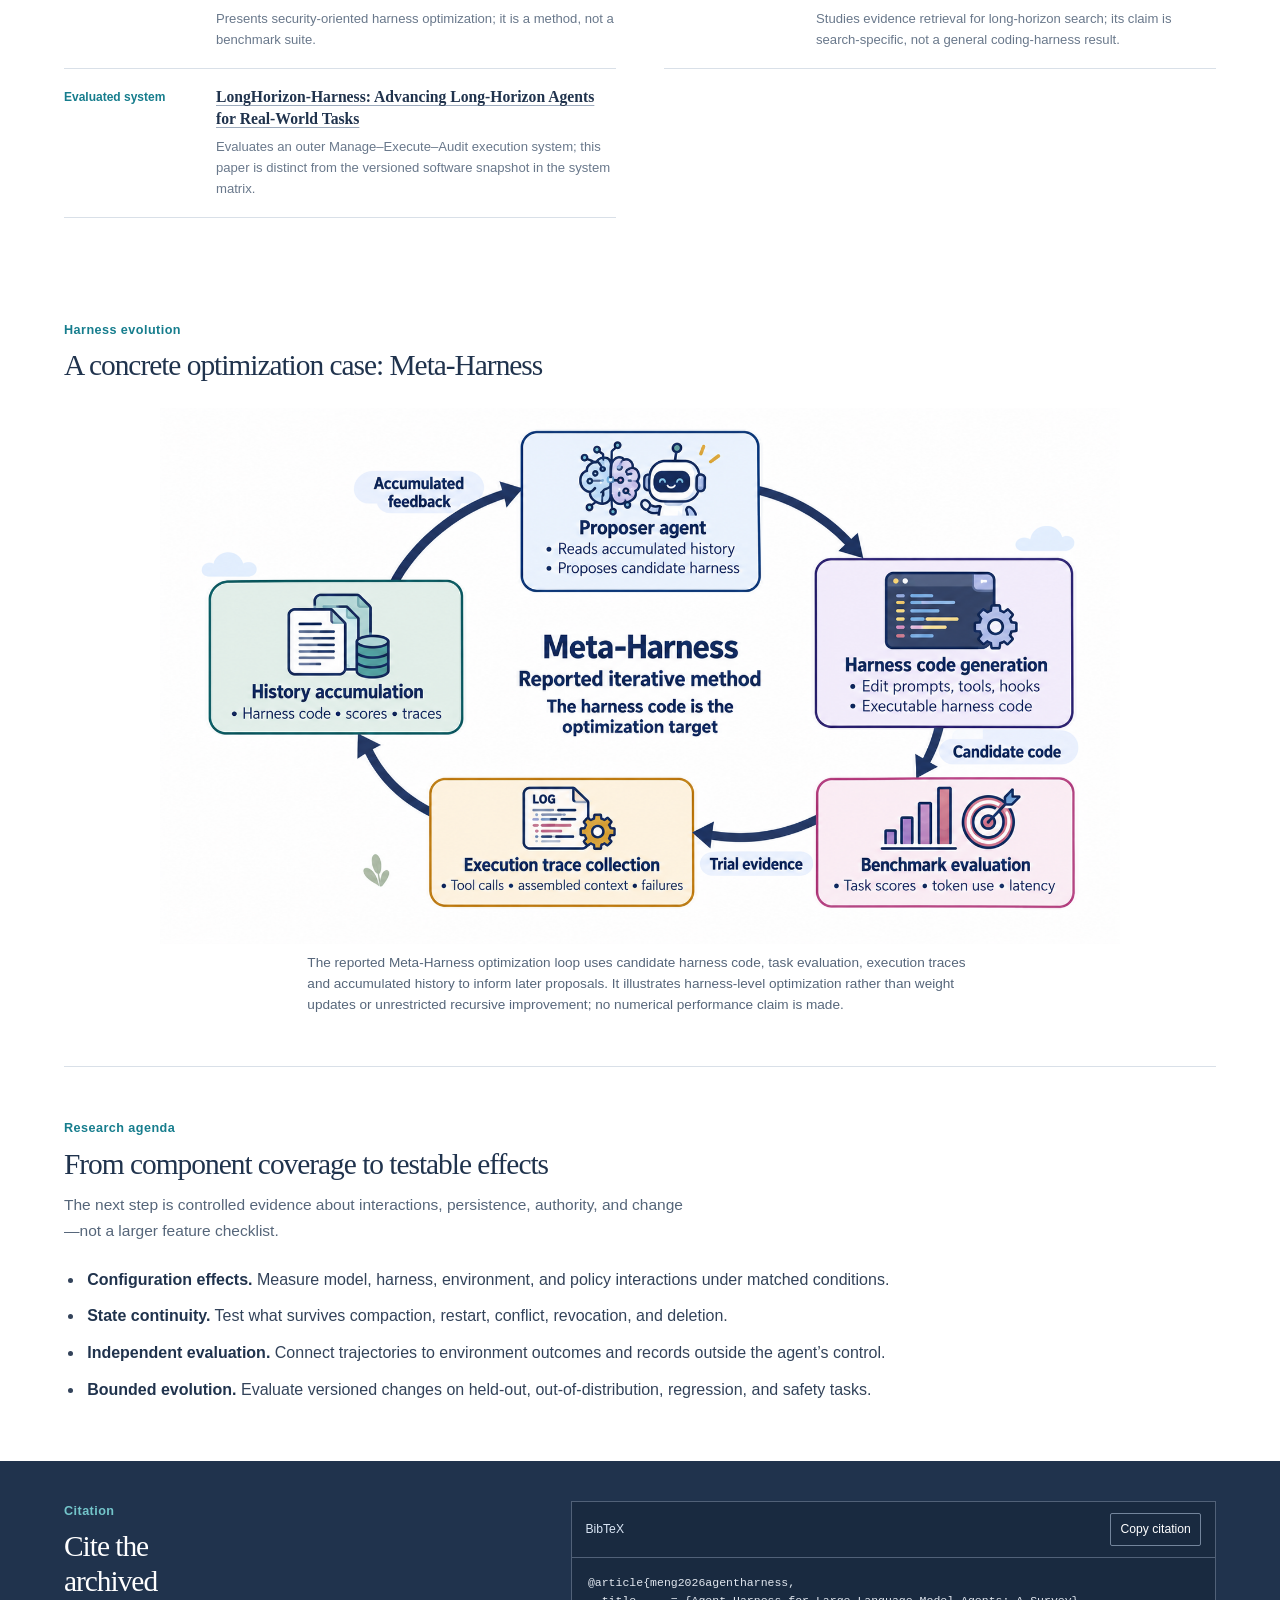
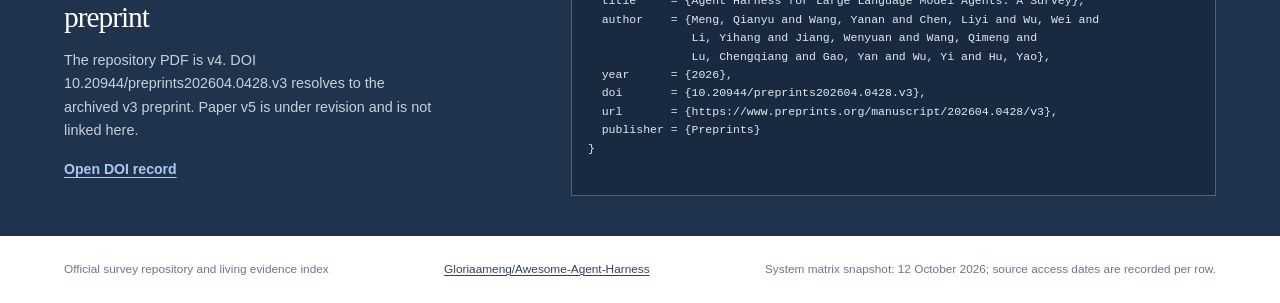
==== commit cc57609b: "Add SEO metadata, sitemap and website link in README" ====
--- a/docs/index.html
+++ b/docs/index.html
@@ -3,9 +3,57 @@
 <head>
   <meta charset="utf-8">
   <meta name="viewport" content="width=device-width, initial-scale=1">
-  <meta name="description" content="Agent Harness for Large Language Model Agents: A Survey — paper, framework, systems, evaluation, and research agenda.">
+  <meta name="description" content="Agent Harness for Large Language Model Agents: A Survey (Meng et al., 2026). The H=(E,T,C,S,L,V) agent harness framework, a 34-system evidence matrix, evaluation landscape and research agenda.">
   <meta name="theme-color" content="#ffffff">
   <title>Agent Harness for Large Language Model Agents: A Survey</title>
+  <link rel="canonical" href="https://gloriaameng.github.io/Awesome-Agent-Harness/">
+  <meta property="og:type" content="article">
+  <meta property="og:site_name" content="Agent Harness Survey">
+  <meta property="og:title" content="Agent Harness for Large Language Model Agents: A Survey">
+  <meta property="og:description" content="The H=(E,T,C,S,L,V) agent harness framework, a 34-system evidence matrix, evaluation landscape and research agenda (Meng et al., 2026).">
+  <meta property="og:url" content="https://gloriaameng.github.io/Awesome-Agent-Harness/">
+  <meta property="og:image" content="https://gloriaameng.github.io/Awesome-Agent-Harness/assets/architecture_p2_clean.png">
+  <meta property="og:image:width" content="1774">
+  <meta property="og:image:height" content="887">
+  <meta property="og:image:alt" content="Agent harness architecture: execution, tools, context, state, lifecycle and evaluation interface">
+  <meta name="twitter:card" content="summary_large_image">
+  <meta name="twitter:title" content="Agent Harness for Large Language Model Agents: A Survey">
+  <meta name="twitter:description" content="The H=(E,T,C,S,L,V) agent harness framework, a 34-system evidence matrix, evaluation landscape and research agenda (Meng et al., 2026).">
+  <meta name="twitter:image" content="https://gloriaameng.github.io/Awesome-Agent-Harness/assets/architecture_p2_clean.png">
+  <script type="application/ld+json">
+  {
+    "@context": "https://schema.org",
+    "@type": "ScholarlyArticle",
+    "headline": "Agent Harness for Large Language Model Agents: A Survey",
+    "name": "Agent Harness for Large Language Model Agents: A Survey",
+    "description": "A survey that defines the agent harness as a six-component tuple H=(E,T,C,S,L,V) (execution loop, tool registry, context manager, state store, lifecycle hooks, evaluation interface), traces its history, compares 34 systems against documented evidence, and sets an evaluation and research agenda.",
+    "author": [
+      {"@type": "Person", "name": "Qianyu Meng"},
+      {"@type": "Person", "name": "Yanan Wang"},
+      {"@type": "Person", "name": "Liyi Chen"},
+      {"@type": "Person", "name": "Wei Wu"},
+      {"@type": "Person", "name": "Yihang Li"},
+      {"@type": "Person", "name": "Wenyuan Jiang"},
+      {"@type": "Person", "name": "Qimeng Wang"},
+      {"@type": "Person", "name": "Chengqiang Lu"},
+      {"@type": "Person", "name": "Yan Gao"},
+      {"@type": "Person", "name": "Yi Wu"},
+      {"@type": "Person", "name": "Yao Hu"}
+    ],
+    "identifier": {"@type": "PropertyValue", "propertyID": "DOI", "value": "10.20944/preprints202604.0428.v3"},
+    "url": "https://gloriaameng.github.io/Awesome-Agent-Harness/",
+    "sameAs": [
+      "https://doi.org/10.20944/preprints202604.0428.v3",
+      "https://www.preprints.org/manuscript/202604.0428/v3",
+      "https://github.com/Gloriaameng/Awesome-Agent-Harness"
+    ],
+    "image": "https://gloriaameng.github.io/Awesome-Agent-Harness/assets/architecture_p2_clean.png",
+    "keywords": ["agent harness", "LLM agents", "large language model agents", "survey", "ETCSLV", "agent runtime", "harness engineering", "agent evaluation"],
+    "inLanguage": "en",
+    "isAccessibleForFree": true,
+    "license": "https://creativecommons.org/licenses/by/4.0/"
+  }
+  </script>
   <link rel="stylesheet" href="./styles.css">
   <script defer src="./systems-data.js"></script>
   <script defer src="./app.js"></script>
@@ -32,7 +80,7 @@
       <div class="hero-copy">
         <p class="project-line" data-i18n="projectLine">A survey of agent runtimes · 2026</p>
         <h1 id="paper-title" data-i18n="title">Agent Harness for Large Language Model Agents: A Survey</h1>
-        <p class="authors">Qianyu Meng, Yanan Wang, Liyi Chen, Yihang Li, Wei Wu, Wenyuan Jiang, Qimeng Wang, Chengqiang Lu, Yan Gao, Yi Wu, Yao Hu</p>
+        <p class="authors">Qianyu Meng, Yanan Wang, Liyi Chen, Wei Wu, Yihang Li, Wenyuan Jiang, Qimeng Wang, Chengqiang Lu, Yan Gao, Yi Wu, Yao Hu</p>
         <p class="affiliations" data-i18n="affiliations">Minzu University of China · Dalian University of Technology · Xiaohongshu Inc. · University of Science and Technology of China</p>
         <p class="thesis" data-i18n="thesis">Agent capability should be analyzed at the model–harness–environment configuration level. The harness is a consequential and frequently under-reported co-determinant of observed behavior.</p>
         <div class="paper-status" aria-label="Paper and project links" data-i18n-aria="paperLinks">
--- a/docs/styles.css
+++ b/docs/styles.css
@@ -279,3 +279,90 @@
 
 .wordmark { font: 600 .9rem/1.2 var(--sans); letter-spacing: 0; }
 @media (max-width:650px) { .wordmark { max-width:7rem; white-space:normal; font-size:.8rem; } }
+
+/* ===== Layout refinement 2026-10-30b: density, rhythm, readability ===== */
+:root { --section-pad: clamp(2.25rem, 4vw, 3.5rem); }
+body { line-height: 1.6; }
+html { scroll-padding-top: 4.5rem; }
+
+/* Header */
+.site-header { min-height: 3.6rem; gap: 1.5rem; }
+.wordmark { font: 650 .95rem/1.2 var(--sans); color: var(--ink); white-space: nowrap; }
+
+/* Hero: text and architecture figure side by side on wide screens */
+.hero { padding-top: clamp(2rem, 4vw, 3.25rem); padding-bottom: var(--section-pad); }
+h1 { max-width: 22ch; font-size: clamp(2rem, 3vw, 2.9rem); line-height: 1.1; }
+.authors { margin-top: 1.1rem; font-size: .95rem; line-height: 1.5; }
+.affiliations { font-size: .85rem; line-height: 1.5; margin-bottom: 1.1rem; }
+.thesis { font-size: clamp(1.05rem, 1.35vw, 1.2rem); line-height: 1.55; max-width: 60ch; }
+.paper-status { margin-top: 1.25rem; }
+.hero-figure.p2-figure { max-width: none; margin: 1.75rem 0 0; padding: 0; border: 0; }
+@media (min-width: 1100px) {
+  .hero { display: grid; grid-template-columns: minmax(0, 1fr) minmax(0, 1.08fr); gap: clamp(2rem, 4vw, 3.5rem); align-items: center; }
+  .hero-figure.p2-figure { margin: 0; }
+  .hero-figure figcaption { margin-top: .6rem; }
+}
+
+/* Consistent vertical rhythm between sections */
+.paper-section, .evaluation-section, .latest-section, .agenda-section, .framework-section { padding-block: var(--section-pad); }
+.paper-section + .paper-section { border-top: 1px solid var(--line); }
+.section-heading { margin-bottom: 1.5rem; }
+h2 { font-size: clamp(1.6rem, 2.3vw, 2.15rem); line-height: 1.2; }
+#engineering h3 { margin: 2rem 0 .25rem; font-size: 1.1rem; }
+.section-intro { max-width: 72ch; font-size: .97rem; line-height: 1.65; color: #56667a; }
+
+/* Split headings read top-to-bottom instead of floating intro text */
+.split-heading { display: block; max-width: 60rem; }
+.split-heading .section-intro { margin: .65rem 0 0; }
+
+/* Body copy */
+.argument-lead { font-size: 1.08rem; line-height: 1.6; }
+.contribution-list span, .evaluation-area p, .latest-description { line-height: 1.6; }
+.function-explanation { line-height: 1.6; min-height: 4.5rem; }
+
+/* Figures: readable captions, never taller than the viewport */
+.p2-figure { margin: 1.25rem auto 1.75rem; }
+.p2-figure img { width: auto; max-width: 100%; max-height: 76vh; margin-inline: auto; }
+.p2-figure figcaption, figcaption { max-width: 88ch; color: #56667a; font-size: .85rem; line-height: 1.55; }
+.lifecycle-figure img, .taxonomy-figure img, .evaluation-figure img { max-height: 70vh; }
+
+/* Matrix controls: labels sit above their inputs */
+.matrix-controls { grid-template-columns: minmax(12rem, 1.4fr) minmax(11rem, 1fr) minmax(10rem, .9fr) auto; grid-template-rows: auto auto; column-gap: 1rem; row-gap: .3rem; margin-top: 1.5rem; }
+.matrix-controls .search-label { grid-column: 1; grid-row: 1; }
+.matrix-controls #system-search { grid-column: 1; grid-row: 2; }
+.matrix-controls .filter-label[for="category-filter"] { grid-column: 2; grid-row: 1; }
+.matrix-controls #category-filter { grid-column: 2; grid-row: 2; }
+.matrix-controls .filter-label[for="rating-filter"] { grid-column: 3; grid-row: 1; }
+.matrix-controls #rating-filter { grid-column: 3; grid-row: 2; }
+.matrix-controls .matrix-count { grid-column: 4; grid-row: 2; }
+.matrix-controls input, .matrix-controls select { min-height: 2.4rem; }
+.legend { font-size: .8rem; }
+.matrix-note, .data-download { font-size: .82rem; }
+
+@media (max-width: 900px) {
+  .matrix-controls { grid-template-columns: 1fr 1fr; }
+  .matrix-controls .filter-label[for="rating-filter"] { grid-column: 1; grid-row: 3; }
+  .matrix-controls #rating-filter { grid-column: 1; grid-row: 4; }
+  .matrix-controls .matrix-count { grid-column: 2; grid-row: 4; }
+}
+
+/* Mobile: title + language on row one, scrollable nav on row two */
+@media (max-width: 650px) {
+  :root { --section-pad: 2rem; }
+  .site-header { grid-template-columns: 1fr auto; row-gap: .1rem; padding: .5rem 1rem .25rem; }
+  .wordmark { max-width: none; font-size: .95rem; white-space: nowrap; }
+  .header-actions { grid-column: 2; grid-row: 1; }
+  .primary-nav { grid-column: 1 / -1; grid-row: 2; justify-content: flex-start; gap: 1.1rem; overflow-x: auto; scrollbar-width: none; padding-bottom: .2rem; }
+  .primary-nav::-webkit-scrollbar { display: none; }
+  .primary-nav a { font-size: .82rem; }
+  html { scroll-padding-top: 6rem; }
+  h1 { font-size: clamp(1.75rem, 7.5vw, 2.2rem); max-width: none; }
+  .thesis { font-size: 1.04rem; }
+  .p2-figure img { max-height: none; }
+  .p2-figure figcaption, figcaption { font-size: .82rem; }
+}
+.hero { padding-bottom: clamp(1rem, 2vw, 1.75rem); }
+h1, h2 { text-wrap: balance; }
+.p2-figure { margin-bottom: 1.25rem; }
+section > .p2-figure:last-child, .page-wrap > .p2-figure:last-child { margin-bottom: 0; }
+.site-header { background: #fff; }
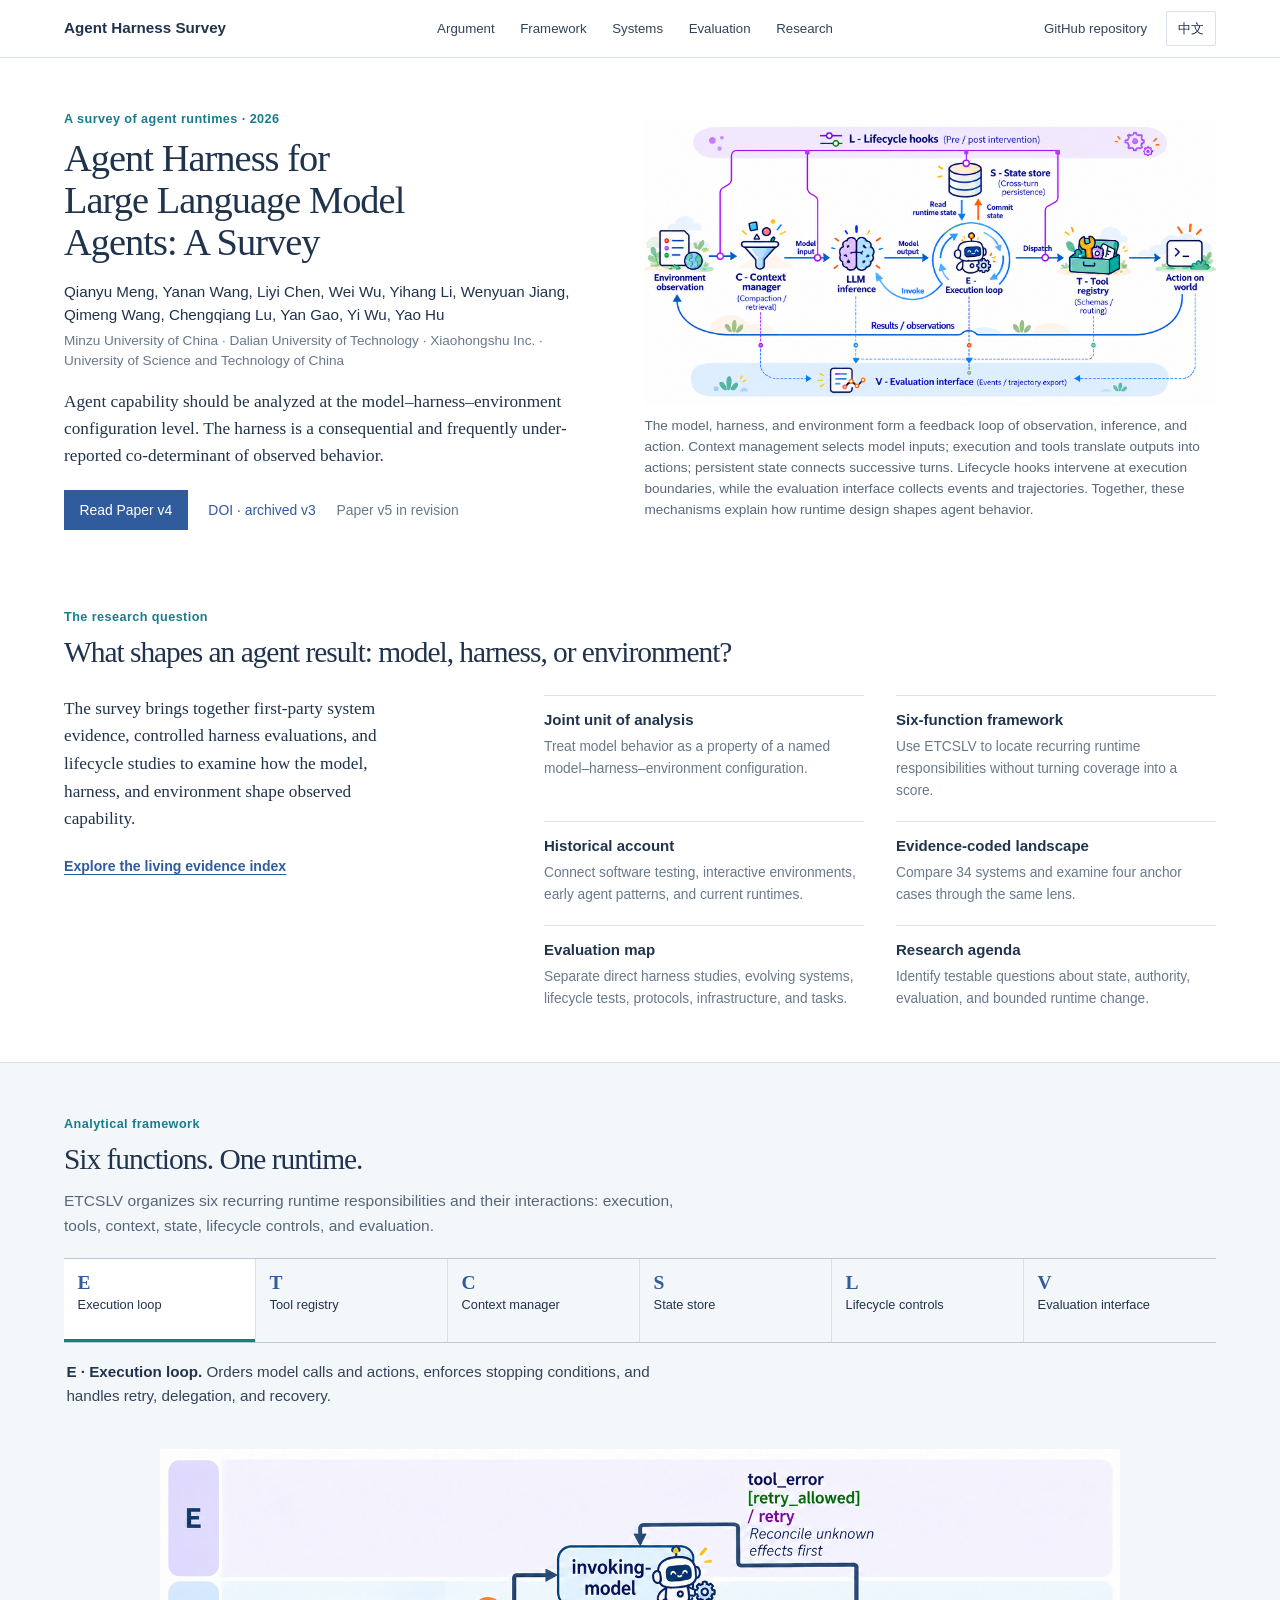
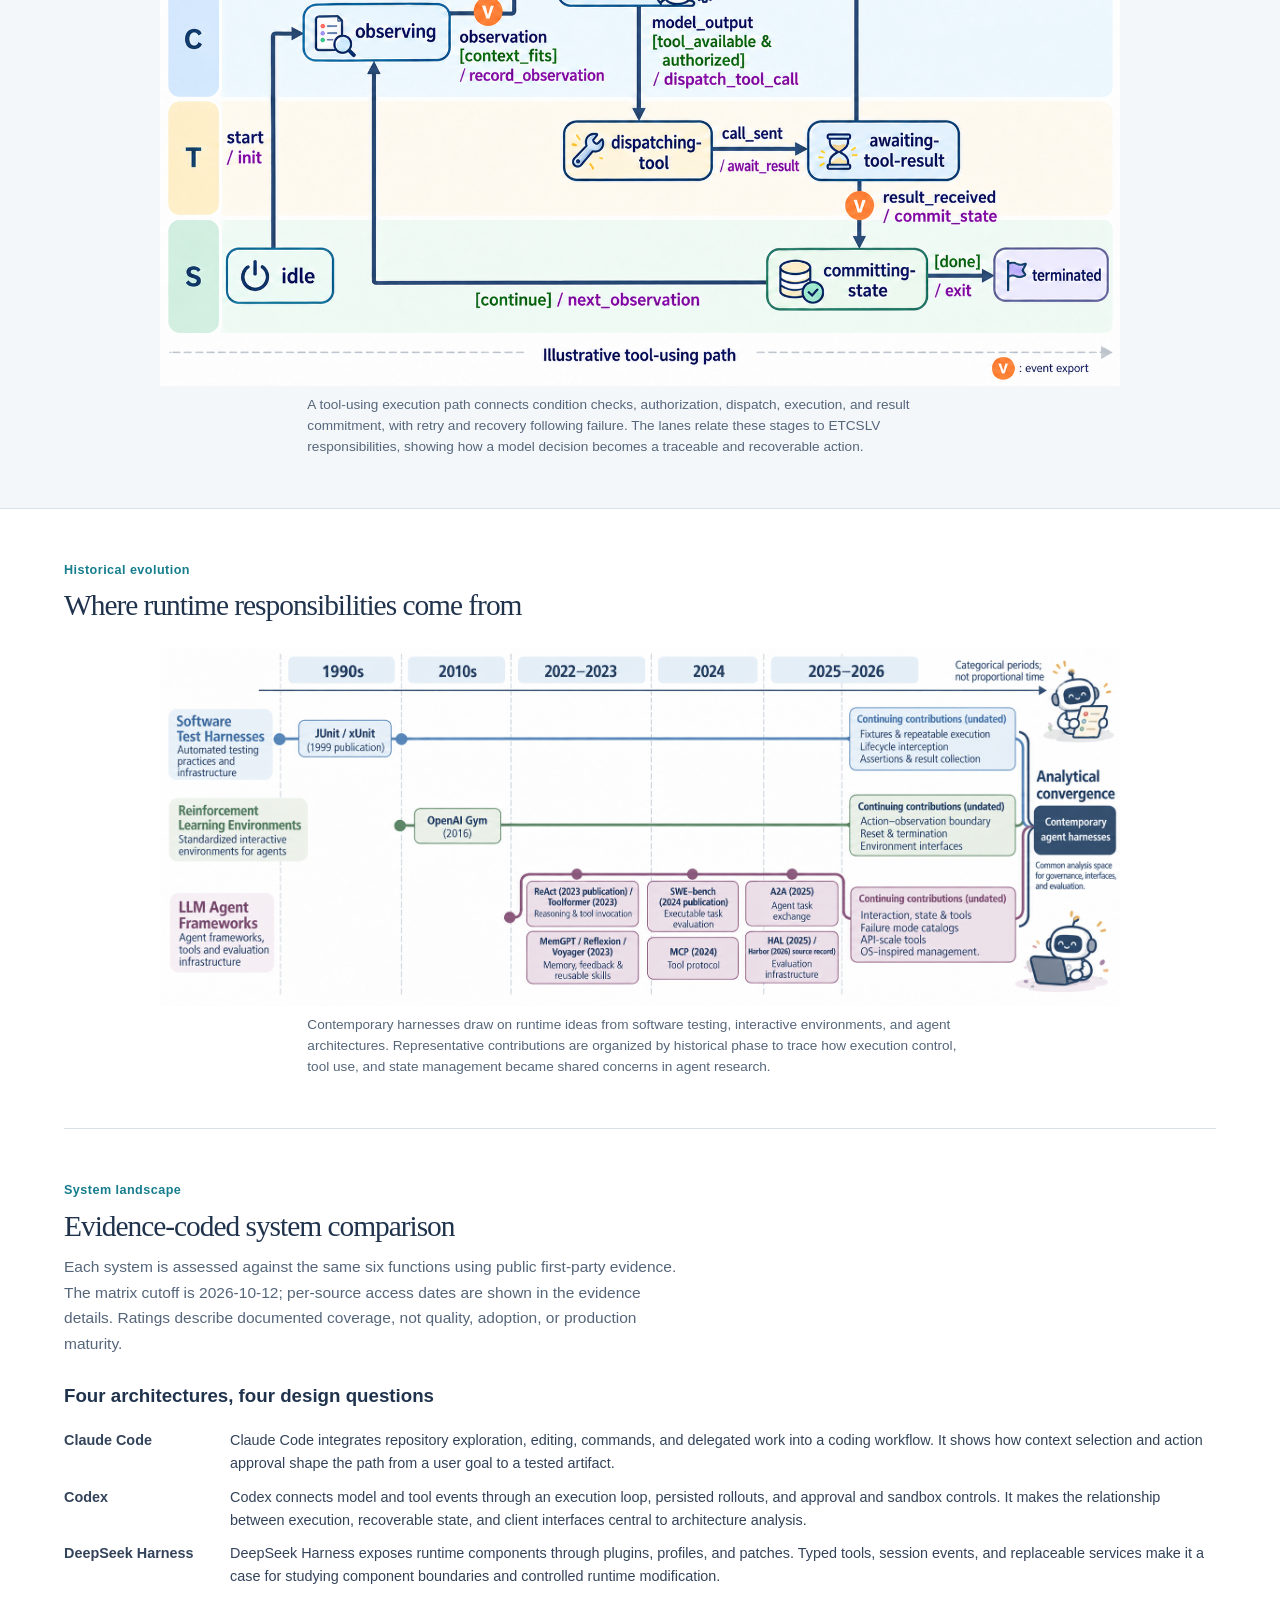
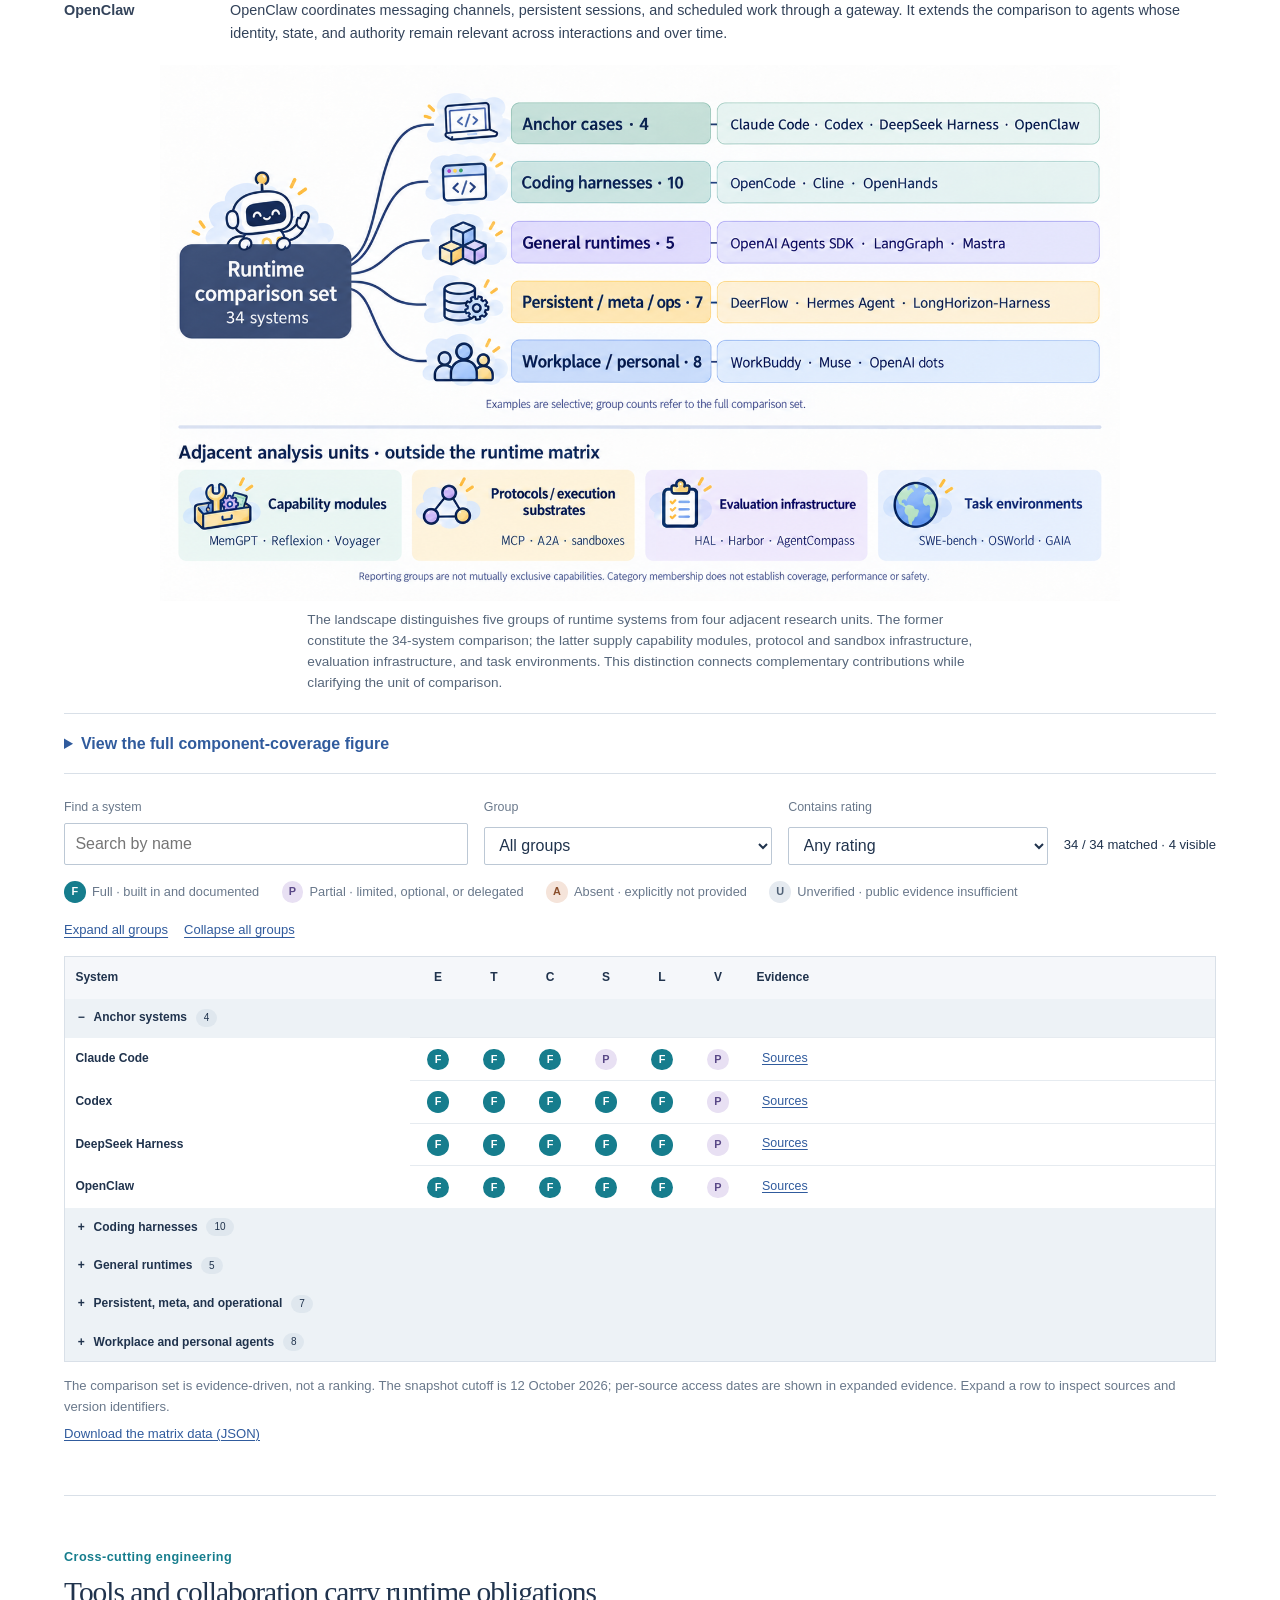
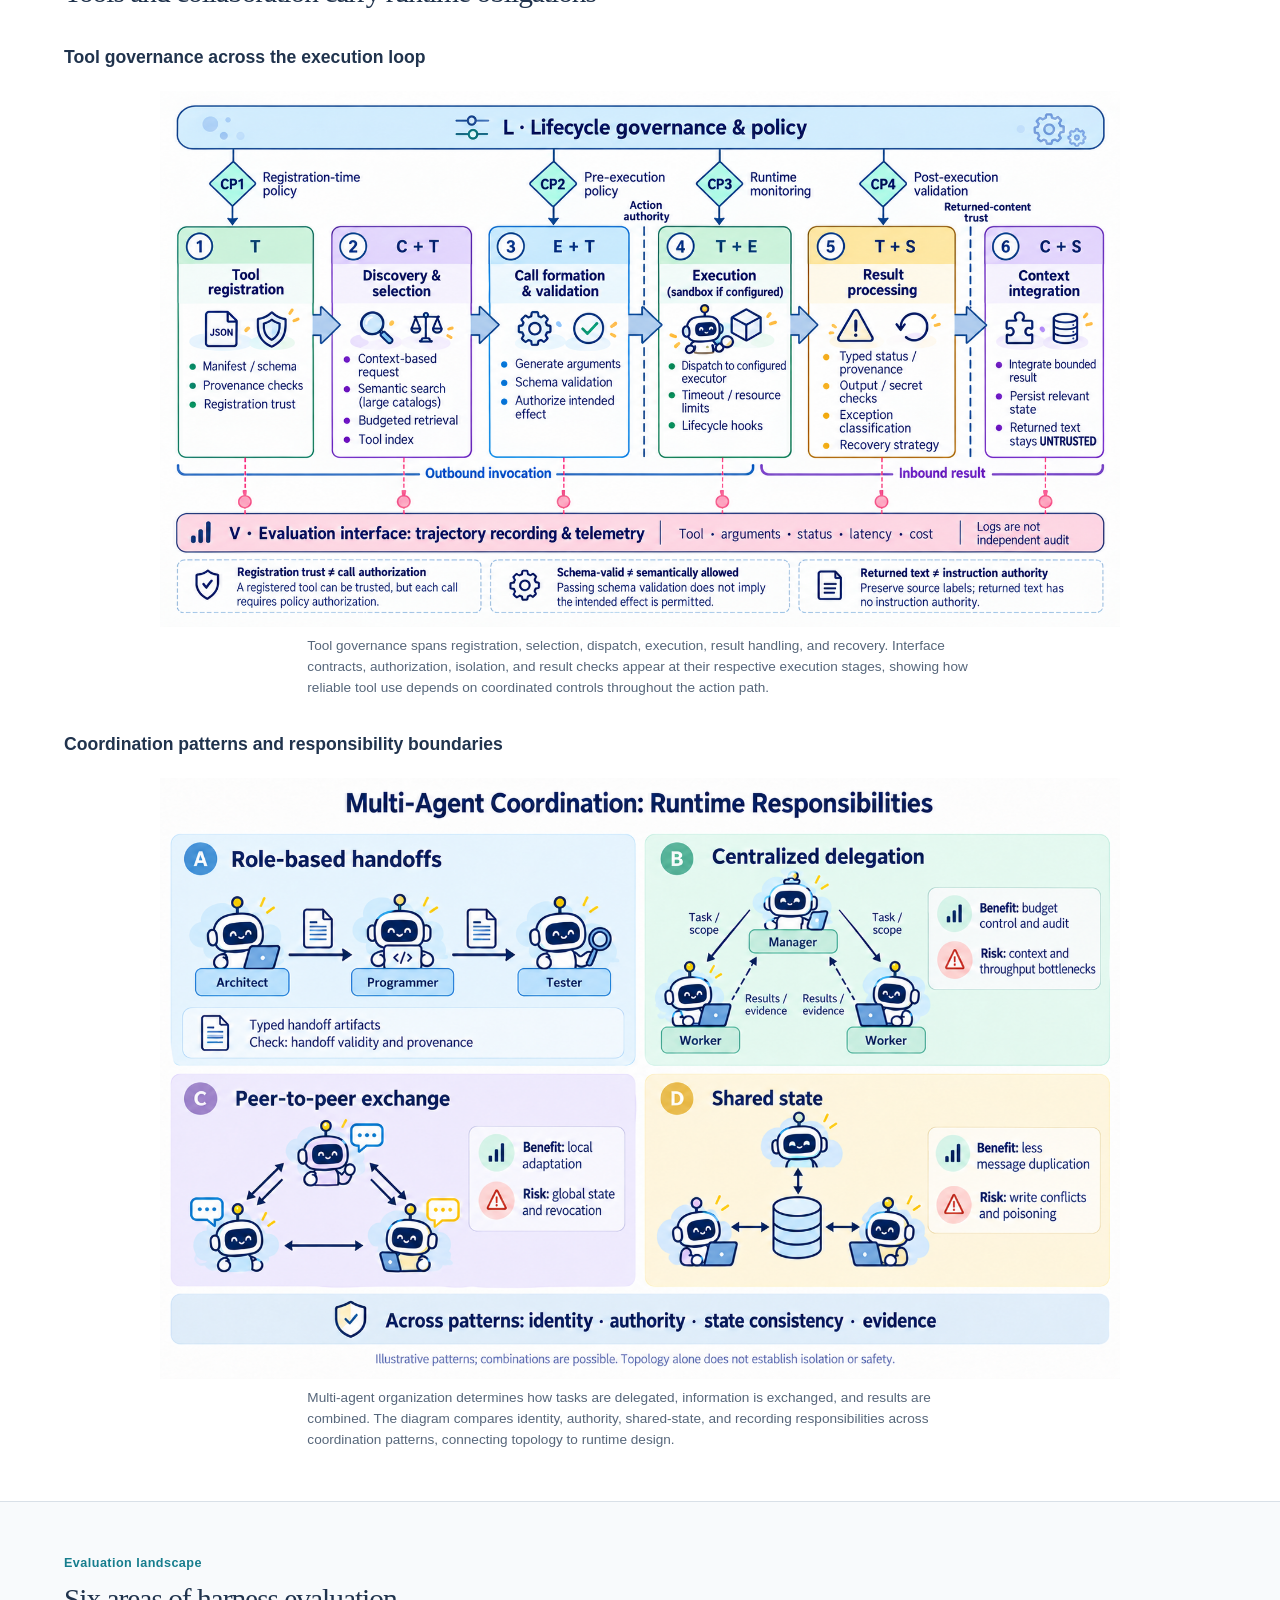
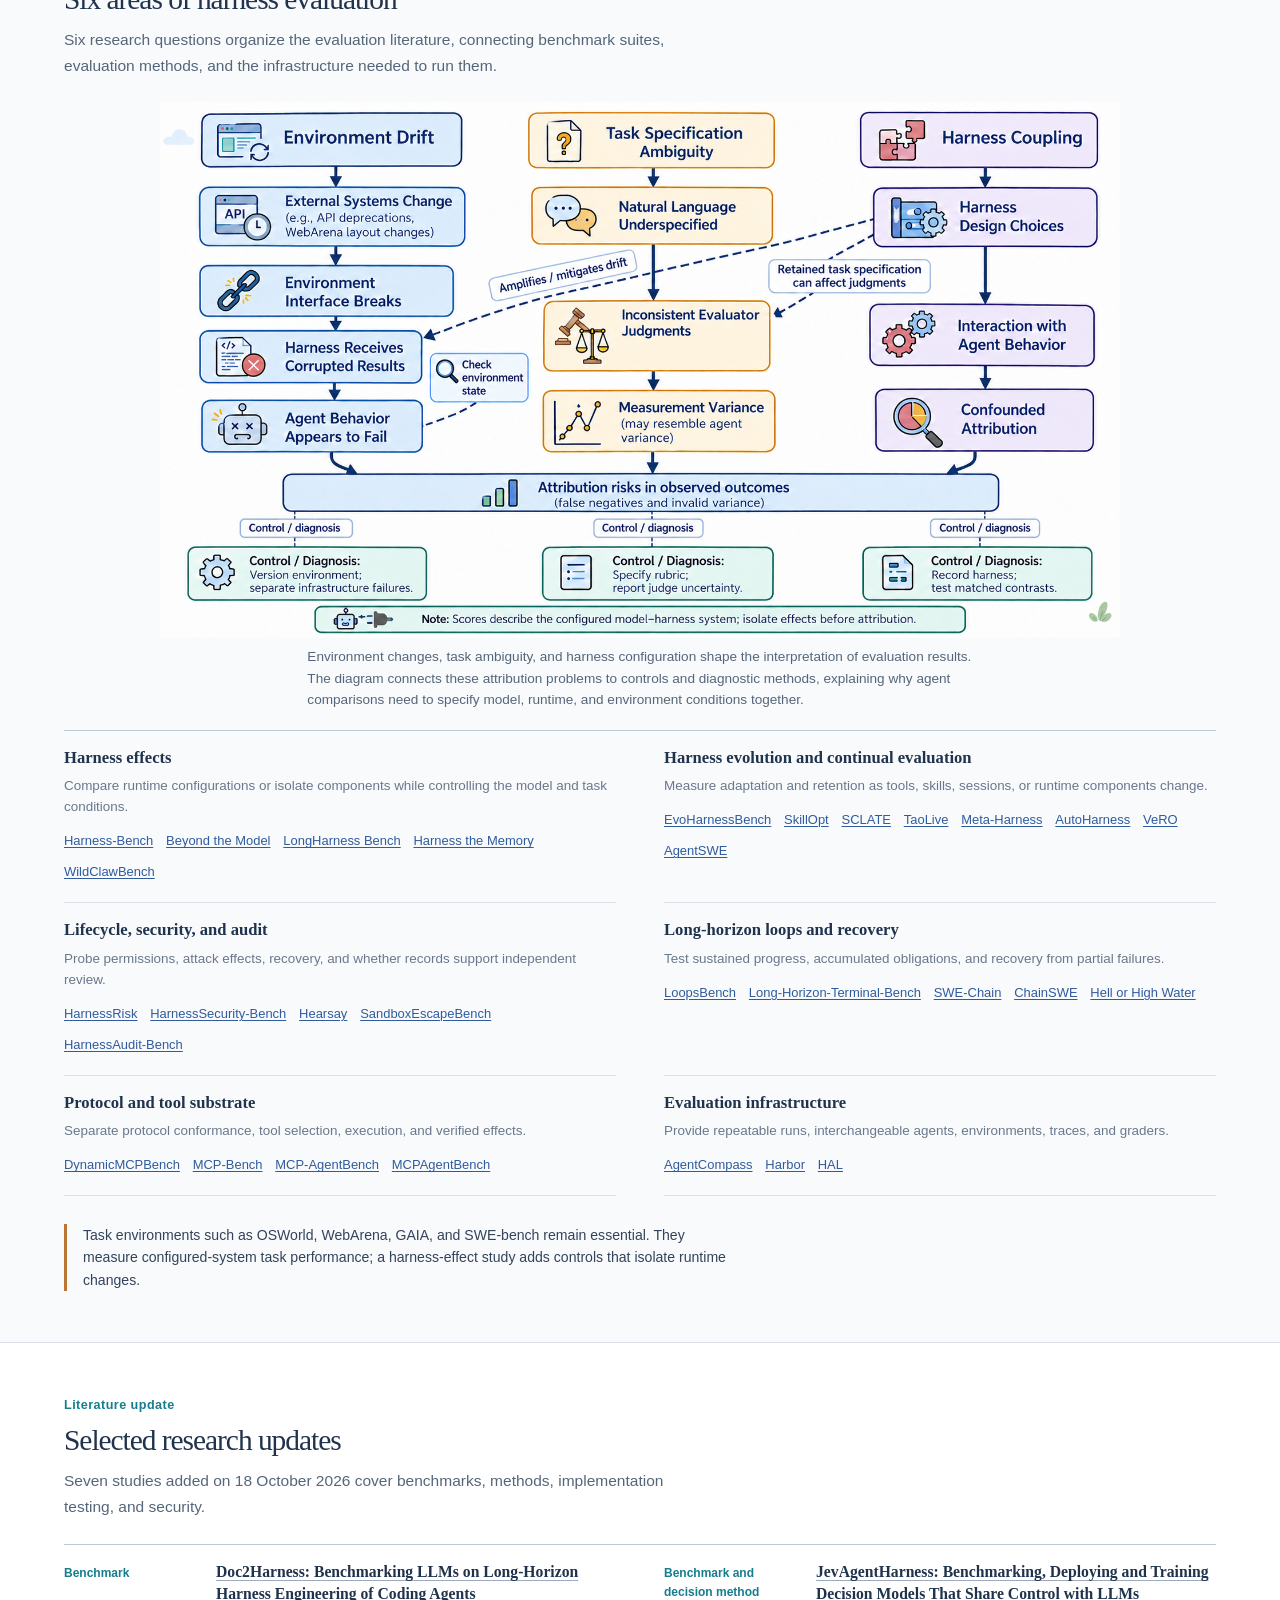
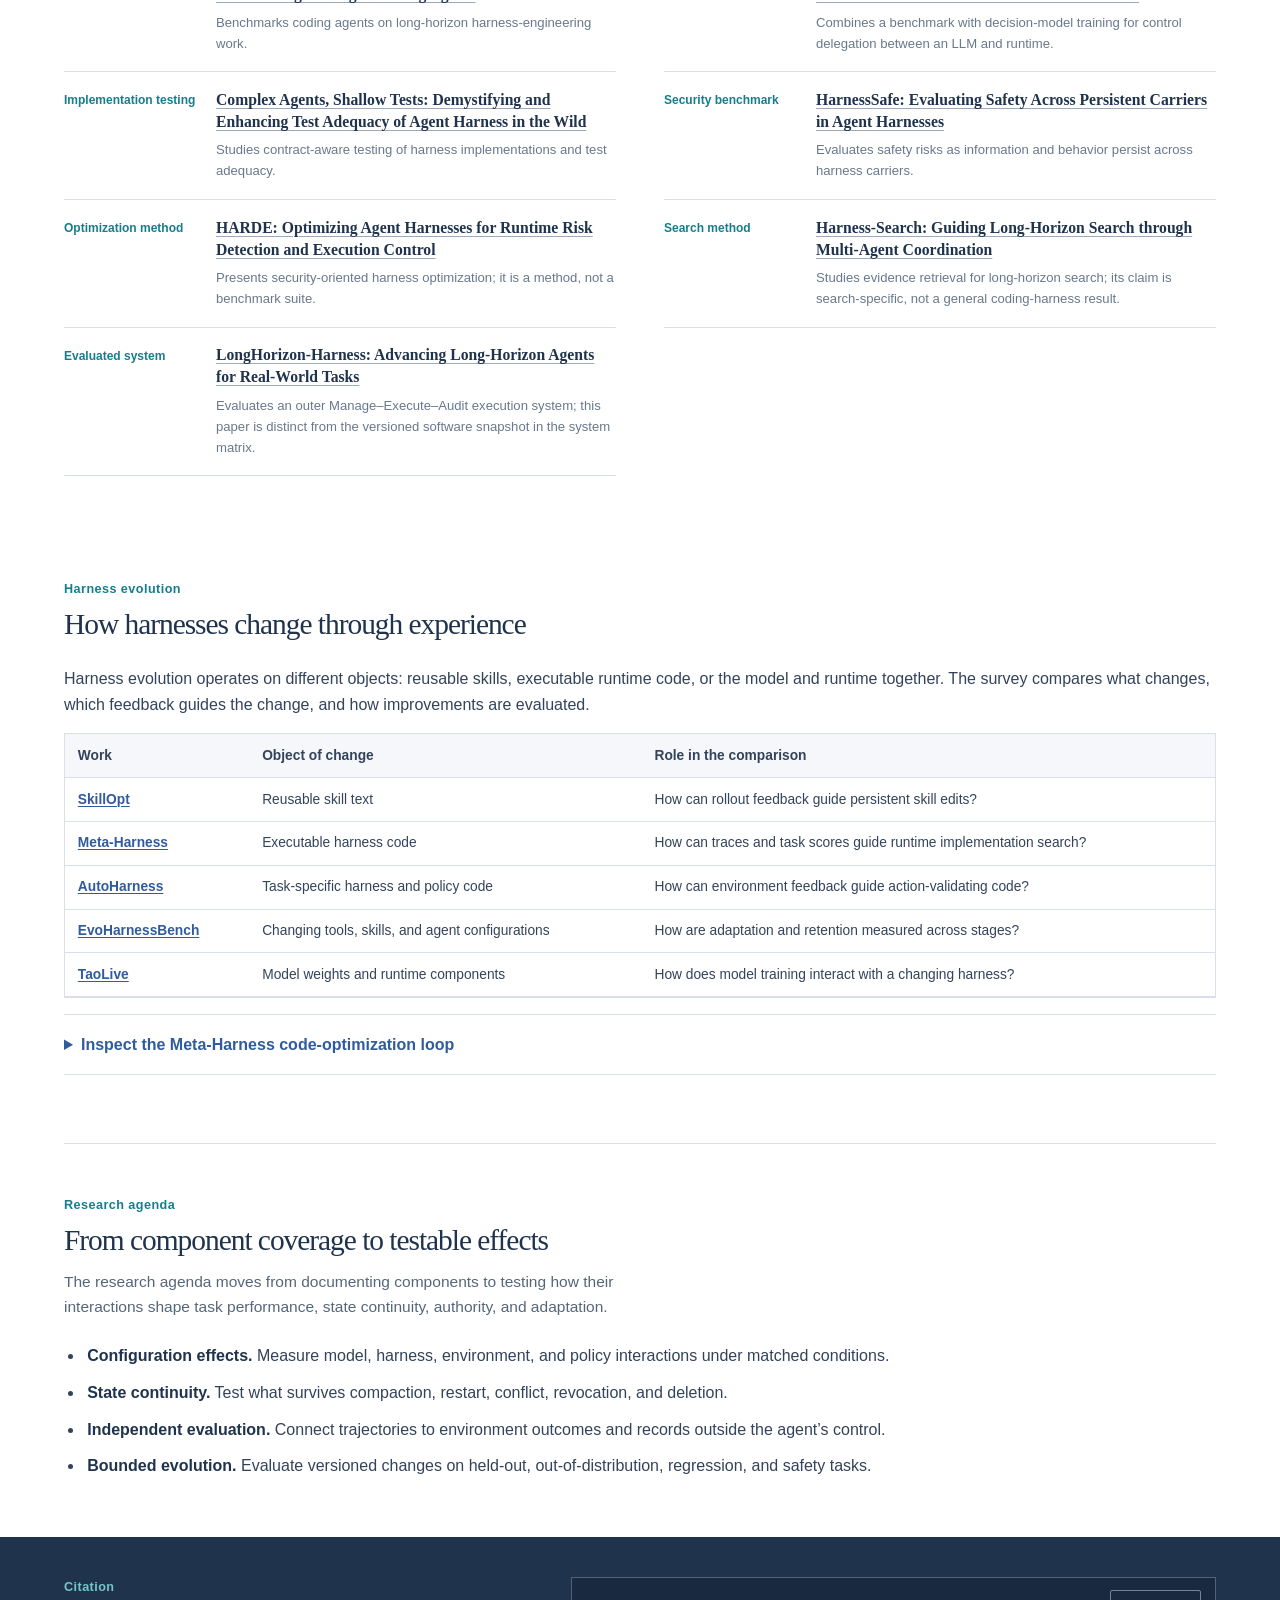
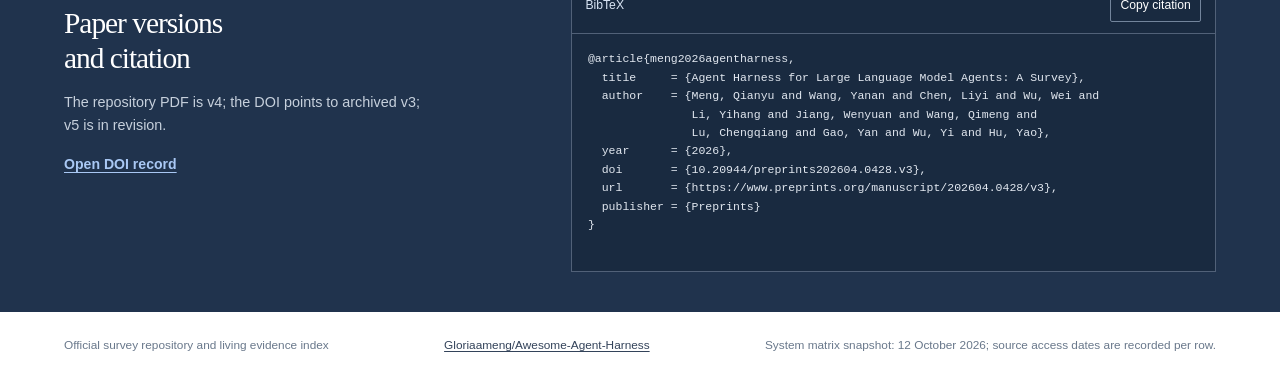
==== commit 75a7d297: "Clarify survey narrative and compare harness evolution approaches" ====
--- a/docs/index.html
+++ b/docs/index.html
@@ -89,7 +89,7 @@
           <span class="revision-status" data-i18n="v5Status">Paper v5 in revision</span>
         </div>
       </div>
-      <figure class="hero-figure p2-figure"><a href="./assets/architecture_p2_clean.png" target="_blank" rel="noopener" data-i18n-title="openFigure"><img src="./assets/architecture_p2_clean.png" loading="lazy" alt="Agent harness architecture: execution, tools, context, state, lifecycle and evidence" data-i18n-alt="p2_0Alt"></a><figcaption data-i18n="p2_0Caption">The harness governs repeated action, context, state and evidence. Lifecycle hooks are representative; V exports events and trajectories rather than assigning scores. The robot illustrates execution.</figcaption></figure>
+      <figure class="hero-figure p2-figure"><a href="./assets/architecture_p2_clean.png" target="_blank" rel="noopener" data-i18n-title="openFigure"><img src="./assets/architecture_p2_clean.png" loading="lazy" alt="Agent harness architecture: execution, tools, context, state, lifecycle and evidence" data-i18n-alt="p2_0Alt"></a><figcaption data-i18n="p2_0Caption">The model, harness, and environment form a feedback loop of observation, inference, and action. Context management selects model inputs; execution and tools translate outputs into actions; persistent state connects successive turns. Lifecycle hooks intervene at execution boundaries, while the evaluation interface collects events and trajectories. Together, these mechanisms explain how runtime design shapes agent behavior.</figcaption></figure>
     </section>
 
     <section class="paper-section page-wrap" id="argument" aria-labelledby="argument-title">
@@ -99,7 +99,7 @@
       </div>
       <div class="argument-grid">
         <div class="argument-lead">
-          <p data-i18n="argumentLead">Agent scores usually combine a model with its tools, context policy, state, permissions, environment, and evaluator. This survey makes that surrounding runtime a first-class object of analysis.</p>
+          <p data-i18n="argumentLead">The survey brings together first-party system evidence, controlled harness evaluations, and lifecycle studies to examine how the model, harness, and environment shape observed capability.</p>
           <a class="text-link" href="https://github.com/Gloriaameng/Awesome-Agent-Harness" target="_blank" rel="noopener noreferrer" data-i18n="resourceIndex">Explore the living evidence index</a>
         </div>
         <ol class="contribution-list" id="contributions"></ol>
@@ -111,17 +111,17 @@
         <div class="section-heading">
           <p class="section-kicker" data-i18n="frameworkKicker">Analytical framework</p>
           <h2 id="framework-title" data-i18n="frameworkTitle">Six functions. One runtime.</h2>
-          <p class="section-intro" data-i18n="frameworkIntro">ETCSLV is a functional vocabulary for recurring governance responsibilities. It describes coverage and responsibility boundaries, not a maturity score.</p>
+          <p class="section-intro" data-i18n="frameworkIntro">ETCSLV organizes six recurring runtime responsibilities and their interactions: execution, tools, context, state, lifecycle controls, and evaluation.</p>
         </div>
         <div class="function-picker" role="group" aria-label="ETCSLV functions" data-i18n-aria="etcslvLabel" id="function-picker"></div>
         <div class="function-explanation" id="function-explanation" role="status" aria-live="polite"></div>
-        <figure class="wide-figure lifecycle-figure p2-figure"><a href="./assets/step_state_p2.png" target="_blank" rel="noopener" data-i18n-title="openFigure"><img src="./assets/step_state_p2.png" loading="lazy" alt="Illustrative tool-using execution path" data-i18n-alt="p2_1Alt"></a><figcaption data-i18n="p2_1Caption">An illustrative tool-using path: events, guards, authorization before dispatch, result commitment and guarded retry are distinguished. Direct completion, refusal, cancellation and timeout branches are outside this subset; lanes indicate associated responsibilities.</figcaption></figure>
+        <figure class="wide-figure lifecycle-figure p2-figure"><a href="./assets/step_state_p2.png" target="_blank" rel="noopener" data-i18n-title="openFigure"><img src="./assets/step_state_p2.png" loading="lazy" alt="Illustrative tool-using execution path" data-i18n-alt="p2_1Alt"></a><figcaption data-i18n="p2_1Caption">A tool-using execution path connects condition checks, authorization, dispatch, execution, and result commitment, with retry and recovery following failure. The lanes relate these stages to ETCSLV responsibilities, showing how a model decision becomes a traceable and recoverable action.</figcaption></figure>
       </div>
     </section>
 
     <section class="paper-section page-wrap" id="history" aria-labelledby="history-title">
 <div class="section-heading"><p class="section-kicker" data-i18n="historyKicker">Historical evolution</p><h2 id="history-title" data-i18n="historyTitle">Where runtime responsibilities come from</h2></div>
-<figure class="wide-figure p2-figure"><a href="./assets/timeline_p2.png" target="_blank" rel="noopener" data-i18n-title="openFigure"><img src="./assets/timeline_p2.png" loading="lazy" alt="Historical evolution of agent harnesses" data-i18n-alt="p2_2Alt"></a><figcaption data-i18n="p2_2Caption">Representative historical contributions, not an exhaustive timeline or priority claim. Columns denote categorical periods, not proportional elapsed time. Paper dates identify cited publications; software/protocol dates identify cited source records rather than first releases. The convergence is analytical, not a claim of direct causal descent.</figcaption></figure>
+<figure class="wide-figure p2-figure"><a href="./assets/timeline_p2.png" target="_blank" rel="noopener" data-i18n-title="openFigure"><img src="./assets/timeline_p2.png" loading="lazy" alt="Historical evolution of agent harnesses" data-i18n-alt="p2_2Alt"></a><figcaption data-i18n="p2_2Caption">Contemporary harnesses draw on runtime ideas from software testing, interactive environments, and agent architectures. Representative contributions are organized by historical phase to trace how execution control, tool use, and state management became shared concerns in agent research.</figcaption></figure>
 </section>
     <section class="paper-section page-wrap" id="systems" aria-labelledby="systems-title">
       <div class="section-heading split-heading">
@@ -131,8 +131,8 @@
         </div>
         <p class="section-intro" data-i18n="systemsIntro">Thirty-four systems assessed against the same six functions. The matrix cutoff is 2026-10-12; per-source access dates are shown in the evidence details. Ratings do not measure quality, adoption, or production maturity.</p>
       </div>
-      <figure class="wide-figure taxonomy-figure p2-figure"><a href="./assets/landscape_p2.png" target="_blank" rel="noopener" data-i18n-title="openFigure"><img src="./assets/landscape_p2.png" loading="lazy" alt="Five runtime comparison groups and four adjacent analysis units" data-i18n-alt="p2_3Alt"></a><figcaption data-i18n="p2_3Caption">The 34-system comparison set uses five reporting groups (4/10/5/7/8); names shown are selective examples except for the four anchors. The four adjacent analysis units are outside this runtime matrix. Membership does not establish performance or safety.</figcaption></figure>
-<details class="figure-overview"><summary data-i18n="coverageOverview">View the full component-coverage figure</summary><figure class="wide-figure coverage-figure p2-figure"><a href="./assets/component_matrix_p2.svg" target="_blank" rel="noopener" data-i18n-title="openFigure"><img src="./assets/component_matrix_p2.svg" loading="lazy" alt="Documentation-backed component coverage for 34 systems" data-i18n-alt="p2_4Alt"></a><figcaption data-i18n="p2_4Caption">Documentation-backed ETCSLV coverage for the same 34 systems as the table below. Figure cell labels F/P/A/? correspond to Full/Partial/Absent/Unverified; group codes are separate. Coverage is not a performance, quality or safety ranking. Open the full-resolution image for individual cells.</figcaption></figure></details>
+      <div class="case-synthesis"><h3 data-i18n="casesTitle">Four architectures, four design questions</h3><dl><dt>Claude Code</dt><dd data-i18n="caseClaude">Claude Code integrates repository exploration, editing, commands, and delegated work into a coding workflow. It shows how context selection and action approval shape the path from a user goal to a tested artifact.</dd><dt>Codex</dt><dd data-i18n="caseCodex">Codex connects model and tool events through an execution loop, persisted rollouts, and approval and sandbox controls. It makes the relationship between execution, recoverable state, and client interfaces central to architecture analysis.</dd><dt>DeepSeek Harness</dt><dd data-i18n="caseDeepSeek">DeepSeek Harness exposes runtime components through plugins, profiles, and patches. Typed tools, session events, and replaceable services make it a case for studying component boundaries and controlled runtime modification.</dd><dt>OpenClaw</dt><dd data-i18n="caseOpenClaw">OpenClaw coordinates messaging channels, persistent sessions, and scheduled work through a gateway. It extends the comparison to agents whose identity, state, and authority remain relevant across interactions and over time.</dd></dl></div><figure class="wide-figure taxonomy-figure p2-figure"><a href="./assets/landscape_p2.png" target="_blank" rel="noopener" data-i18n-title="openFigure"><img src="./assets/landscape_p2.png" loading="lazy" alt="Five runtime comparison groups and four adjacent analysis units" data-i18n-alt="p2_3Alt"></a><figcaption data-i18n="p2_3Caption">The landscape distinguishes five groups of runtime systems from four adjacent research units. The former constitute the 34-system comparison; the latter supply capability modules, protocol and sandbox infrastructure, evaluation infrastructure, and task environments. This distinction connects complementary contributions while clarifying the unit of comparison.</figcaption></figure>
+<details class="figure-overview"><summary data-i18n="coverageOverview">View the full component-coverage figure</summary><figure class="wide-figure coverage-figure p2-figure"><a href="./assets/component_matrix_p2.svg" target="_blank" rel="noopener" data-i18n-title="openFigure"><img src="./assets/component_matrix_p2.svg" loading="lazy" alt="Documentation-backed component coverage for 34 systems" data-i18n-alt="p2_4Alt"></a><figcaption data-i18n="p2_4Caption">Documented coverage of execution, tools, context, state, lifecycle, and evaluation interfaces across 34 systems. F, P, A, and ? denote Full, Partial, Absent, and Unverified. Rows show each system’s allocation of responsibilities; columns support comparison of the same function across systems. Supporting sources appear in the table below.</figcaption></figure></details>
       <div class="matrix-controls" aria-label="Filter system matrix" data-i18n-aria="matrixControls">
         <label class="search-label" for="system-search" data-i18n="searchLabel">Find a system</label>
         <input id="system-search" type="search" autocomplete="off" data-i18n-placeholder="searchPlaceholder" placeholder="Search by name">
@@ -179,15 +179,15 @@
     <section class="paper-section page-wrap" id="engineering" aria-labelledby="engineering-title">
 <div class="section-heading"><p class="section-kicker" data-i18n="engineeringKicker">Cross-cutting engineering</p><h2 id="engineering-title" data-i18n="engineeringTitle">Tools and collaboration carry runtime obligations</h2></div>
 <h3 data-i18n="toolsTitle">Tool governance across the execution loop</h3>
-<figure class="wide-figure p2-figure"><a href="./assets/tool_governance_p2.png" target="_blank" rel="noopener" data-i18n-title="openFigure"><img src="./assets/tool_governance_p2.png" loading="lazy" alt="Tool governance across the execution lifecycle" data-i18n-alt="p2_6Alt"></a><figcaption data-i18n="p2_6Caption">Tool governance spans registration, selection, dispatch, execution, result handling and recovery. Schema validity does not establish authorization; returned content remains untrusted, sandboxing is conditional, and logs are not independent audit.</figcaption></figure><h3 data-i18n="coordinationTitle">Coordination patterns and responsibility boundaries</h3><figure class="wide-figure p2-figure"><a href="./assets/multi_agent_topology_p2.png" target="_blank" rel="noopener" data-i18n-title="openFigure"><img src="./assets/multi_agent_topology_p2.png" loading="lazy" alt="Multi-agent coordination patterns and runtime responsibilities" data-i18n-alt="p2_7Alt"></a><figcaption data-i18n="p2_7Caption">Illustrative coordination patterns expose different identity, authority, state-consistency and evidence responsibilities. Patterns can be combined; topology alone does not establish permission separation, isolation or safety.</figcaption></figure>
+<figure class="wide-figure p2-figure"><a href="./assets/tool_governance_p2.png" target="_blank" rel="noopener" data-i18n-title="openFigure"><img src="./assets/tool_governance_p2.png" loading="lazy" alt="Tool governance across the execution lifecycle" data-i18n-alt="p2_6Alt"></a><figcaption data-i18n="p2_6Caption">Tool governance spans registration, selection, dispatch, execution, result handling, and recovery. Interface contracts, authorization, isolation, and result checks appear at their respective execution stages, showing how reliable tool use depends on coordinated controls throughout the action path.</figcaption></figure><h3 data-i18n="coordinationTitle">Coordination patterns and responsibility boundaries</h3><figure class="wide-figure p2-figure"><a href="./assets/multi_agent_topology_p2.png" target="_blank" rel="noopener" data-i18n-title="openFigure"><img src="./assets/multi_agent_topology_p2.png" loading="lazy" alt="Multi-agent coordination patterns and runtime responsibilities" data-i18n-alt="p2_7Alt"></a><figcaption data-i18n="p2_7Caption">Multi-agent organization determines how tasks are delegated, information is exchanged, and results are combined. The diagram compares identity, authority, shared-state, and recording responsibilities across coordination patterns, connecting topology to runtime design.</figcaption></figure>
 </section>
     <section class="evaluation-section" id="evaluation" aria-labelledby="evaluation-title">
       <div class="page-wrap">
         <div class="section-heading split-heading">
           <div><p class="section-kicker" data-i18n="evaluationKicker">Evaluation landscape</p><h2 id="evaluation-title" data-i18n="evaluationTitle">Six areas of harness evaluation</h2></div>
-          <p class="section-intro" data-i18n="evaluationIntro">The categories include benchmark suites, evaluation methods, and infrastructure. They ask different questions and should not be read as six equivalent benchmark types.</p>
-        </div>
-        <figure class="wide-figure evaluation-figure p2-figure"><a href="./assets/evaluation_attribution_p2.png" target="_blank" rel="noopener" data-i18n-title="openFigure"><img src="./assets/evaluation_attribution_p2.png" loading="lazy" alt="Three sources of evaluation attribution risk" data-i18n-alt="p2_5Alt"></a><figcaption data-i18n="p2_5Caption">Environment drift, task ambiguity and harness coupling can complicate attribution. These are conditional explanatory paths; dashed cross-links describe interactions and lower annotations give controls, not measured effect sizes.</figcaption></figure>
+          <p class="section-intro" data-i18n="evaluationIntro">Six research questions organize the evaluation literature, connecting benchmark suites, evaluation methods, and the infrastructure needed to run them.</p>
+        </div>
+        <figure class="wide-figure evaluation-figure p2-figure"><a href="./assets/evaluation_attribution_p2.png" target="_blank" rel="noopener" data-i18n-title="openFigure"><img src="./assets/evaluation_attribution_p2.png" loading="lazy" alt="Three sources of evaluation attribution risk" data-i18n-alt="p2_5Alt"></a><figcaption data-i18n="p2_5Caption">Environment changes, task ambiguity, and harness configuration shape the interpretation of evaluation results. The diagram connects these attribution problems to controls and diagnostic methods, explaining why agent comparisons need to specify model, runtime, and environment conditions together.</figcaption></figure>
         <div class="evaluation-list" id="evaluation-list"></div>
         <p class="task-environment-note" data-i18n="taskEnvironmentNote">Task environments such as OSWorld, WebArena, GAIA, and SWE-bench remain essential. They measure configured-system task performance; a harness-effect study adds controls that isolate runtime changes.</p>
       </div>
@@ -196,23 +196,23 @@
     <section class="latest-section" id="latest-research" aria-labelledby="latest-title">
       <div class="page-wrap">
         <div class="section-heading split-heading">
-          <div><p class="section-kicker" data-i18n="latestKicker">Literature update</p><h2 id="latest-title" data-i18n="latestTitle">Latest research</h2></div>
-          <p class="section-intro" data-i18n="latestIntro">A targeted literature check on 18 October 2026 adds seven works across benchmarks, methods, implementation testing, and security. This supplement is not a complete benchmark census. The 34-system matrix remains a 12 October snapshot.</p>
+          <div><p class="section-kicker" data-i18n="latestKicker">Literature update</p><h2 id="latest-title" data-i18n="latestTitle">Selected research updates</h2></div>
+          <p class="section-intro" data-i18n="latestIntro">Seven studies added on 18 October 2026 cover benchmarks, methods, implementation testing, and security.</p>
         </div>
         <div class="latest-list" id="latest-list"></div>
       </div>
     </section>
 
     <section class="paper-section page-wrap" id="evolution" aria-labelledby="evolution-title">
-<div class="section-heading"><p class="section-kicker" data-i18n="evolutionKicker">Harness evolution</p><h2 id="evolution-title" data-i18n="evolutionTitle">A concrete optimization case: Meta-Harness</h2></div>
-<figure class="wide-figure p2-figure"><a href="./assets/meta_harness_p2.png" target="_blank" rel="noopener" data-i18n-title="openFigure"><img src="./assets/meta_harness_p2.png" loading="lazy" alt="Reported Meta-Harness code-evaluation-history feedback loop" data-i18n-alt="p2_8Alt"></a><figcaption data-i18n="p2_8Caption">The reported Meta-Harness optimization loop uses candidate harness code, task evaluation, execution traces and accumulated history to inform later proposals. It illustrates harness-level optimization rather than weight updates or unrestricted recursive improvement; no numerical performance claim is made.</figcaption></figure>
+<div class="section-heading"><p class="section-kicker" data-i18n="evolutionKicker">Harness evolution</p><h2 id="evolution-title" data-i18n="evolutionTitle">How harnesses change through experience</h2></div>
+<p data-i18n="evolutionIntro">Harness evolution operates on different objects: reusable skills, executable runtime code, or the model and runtime together. The survey compares what changes, which feedback guides the change, and how improvements are evaluated.</p><div class="table-scroll"><table class="evolution-table"><thead><tr><th data-i18n="evoWork">Work</th><th data-i18n="evoObject">Object of change</th><th data-i18n="evoQuestion">Role in the comparison</th></tr></thead><tbody><tr><th scope="row"><a href="https://arxiv.org/abs/2605.23904">SkillOpt</a></th><td data-i18n="evoSkill">Reusable skill text</td><td data-i18n="evoSkillQ">How can rollout feedback guide persistent skill edits?</td></tr><tr><th scope="row"><a href="https://arxiv.org/abs/2603.28052">Meta-Harness</a></th><td data-i18n="evoCode">Executable harness code</td><td data-i18n="evoCodeQ">How can traces and task scores guide runtime implementation search?</td></tr><tr><th scope="row"><a href="https://arxiv.org/abs/2603.03329">AutoHarness</a></th><td data-i18n="evoAuto">Task-specific harness and policy code</td><td data-i18n="evoAutoQ">How can environment feedback guide action-validating code?</td></tr><tr><th scope="row"><a href="https://arxiv.org/abs/2609.04280">EvoHarnessBench</a></th><td data-i18n="evoBench">Changing tools, skills, and agent configurations</td><td data-i18n="evoBenchQ">How are adaptation and retention measured across stages?</td></tr><tr><th scope="row"><a href="https://arxiv.org/abs/2608.15763">TaoLive</a></th><td data-i18n="evoTao">Model weights and runtime components</td><td data-i18n="evoTaoQ">How does model training interact with a changing harness?</td></tr></tbody></table></div><details class="figure-overview"><summary data-i18n="evolutionFigure">Inspect the Meta-Harness code-optimization loop</summary><figure class="wide-figure p2-figure"><a href="./assets/meta_harness_p2.png" target="_blank" rel="noopener" data-i18n-title="openFigure"><img src="./assets/meta_harness_p2.png" loading="lazy" alt="Reported Meta-Harness code-evaluation-history feedback loop" data-i18n-alt="p2_8Alt"></a><figcaption data-i18n="p2_8Caption">Meta-Harness connects candidate code, task evaluation, execution traces, and accumulated history in an optimization loop. It illustrates one route to harness evolution: translating execution experience into persistent implementation changes and assessing those changes in subsequent evaluations.</figcaption></figure></details>
 </section>
     <section class="paper-section page-wrap agenda-section" id="agenda" aria-labelledby="agenda-title">
       <div class="agenda-grid">
         <div>
           <p class="section-kicker" data-i18n="agendaKicker">Research agenda</p>
           <h2 id="agenda-title" data-i18n="agendaTitle">From component coverage to testable effects</h2>
-          <p class="section-intro" data-i18n="agendaIntro">The next step is controlled evidence about interactions, persistence, authority, and change—not a larger feature checklist.</p>
+          <p class="section-intro" data-i18n="agendaIntro">The research agenda moves from documenting components to testing how their interactions shape task performance, state continuity, authority, and adaptation.</p>
           <ul class="agenda-list" id="agenda-list"></ul>
         </div>
 
@@ -223,8 +223,8 @@
       <div class="page-wrap citation-grid">
         <div>
           <p class="section-kicker" data-i18n="citationKicker">Citation</p>
-          <h2 id="cite-title" data-i18n="citationTitle">Cite the archived preprint</h2>
-          <p class="citation-note" data-i18n="citationNote">The repository PDF is v4. DOI 10.20944/preprints202604.0428.v3 resolves to the archived v3 preprint. Paper v5 is under revision and is not linked here.</p>
+          <h2 id="cite-title" data-i18n="citationTitle">Paper versions and citation</h2>
+          <p class="citation-note" data-i18n="citationNote">The repository PDF is v4; the DOI points to archived v3; v5 is in revision.</p>
           <a class="text-link" href="https://doi.org/10.20944/preprints202604.0428.v3" target="_blank" rel="noopener noreferrer" data-i18n="doiLink">Open DOI record</a>
         </div>
         <div class="bibtex-block">
--- a/docs/styles.css
+++ b/docs/styles.css
@@ -366,3 +366,15 @@
 .p2-figure { margin-bottom: 1.25rem; }
 section > .p2-figure:last-child, .page-wrap > .p2-figure:last-child { margin-bottom: 0; }
 .site-header { background: #fff; }
+
+/* Research comparison: compact rows, with optional supporting figure. */
+.evolution-table { width:100%; min-width:560px; border-collapse:collapse; font-size:.86rem; }
+.evolution-table th,.evolution-table td { padding:.65rem .8rem; text-align:left; vertical-align:top; border-bottom:1px solid var(--line); }
+.evolution-table thead { background:#f5f7fa; }
+.evolution-table tbody th { white-space:nowrap; }
+#evolution .figure-overview figure { max-width:900px; margin-inline:auto; }
+
+.case-synthesis dl { display:grid; grid-template-columns:150px 1fr; gap:.65rem 1rem; font-size:.9rem; }
+.case-synthesis dt { font-weight:650; }
+.case-synthesis dd { margin:0; }
+@media(max-width:600px) { .case-synthesis dl { grid-template-columns:1fr; gap:.35rem; } .case-synthesis dd { margin-bottom:.75rem; } }
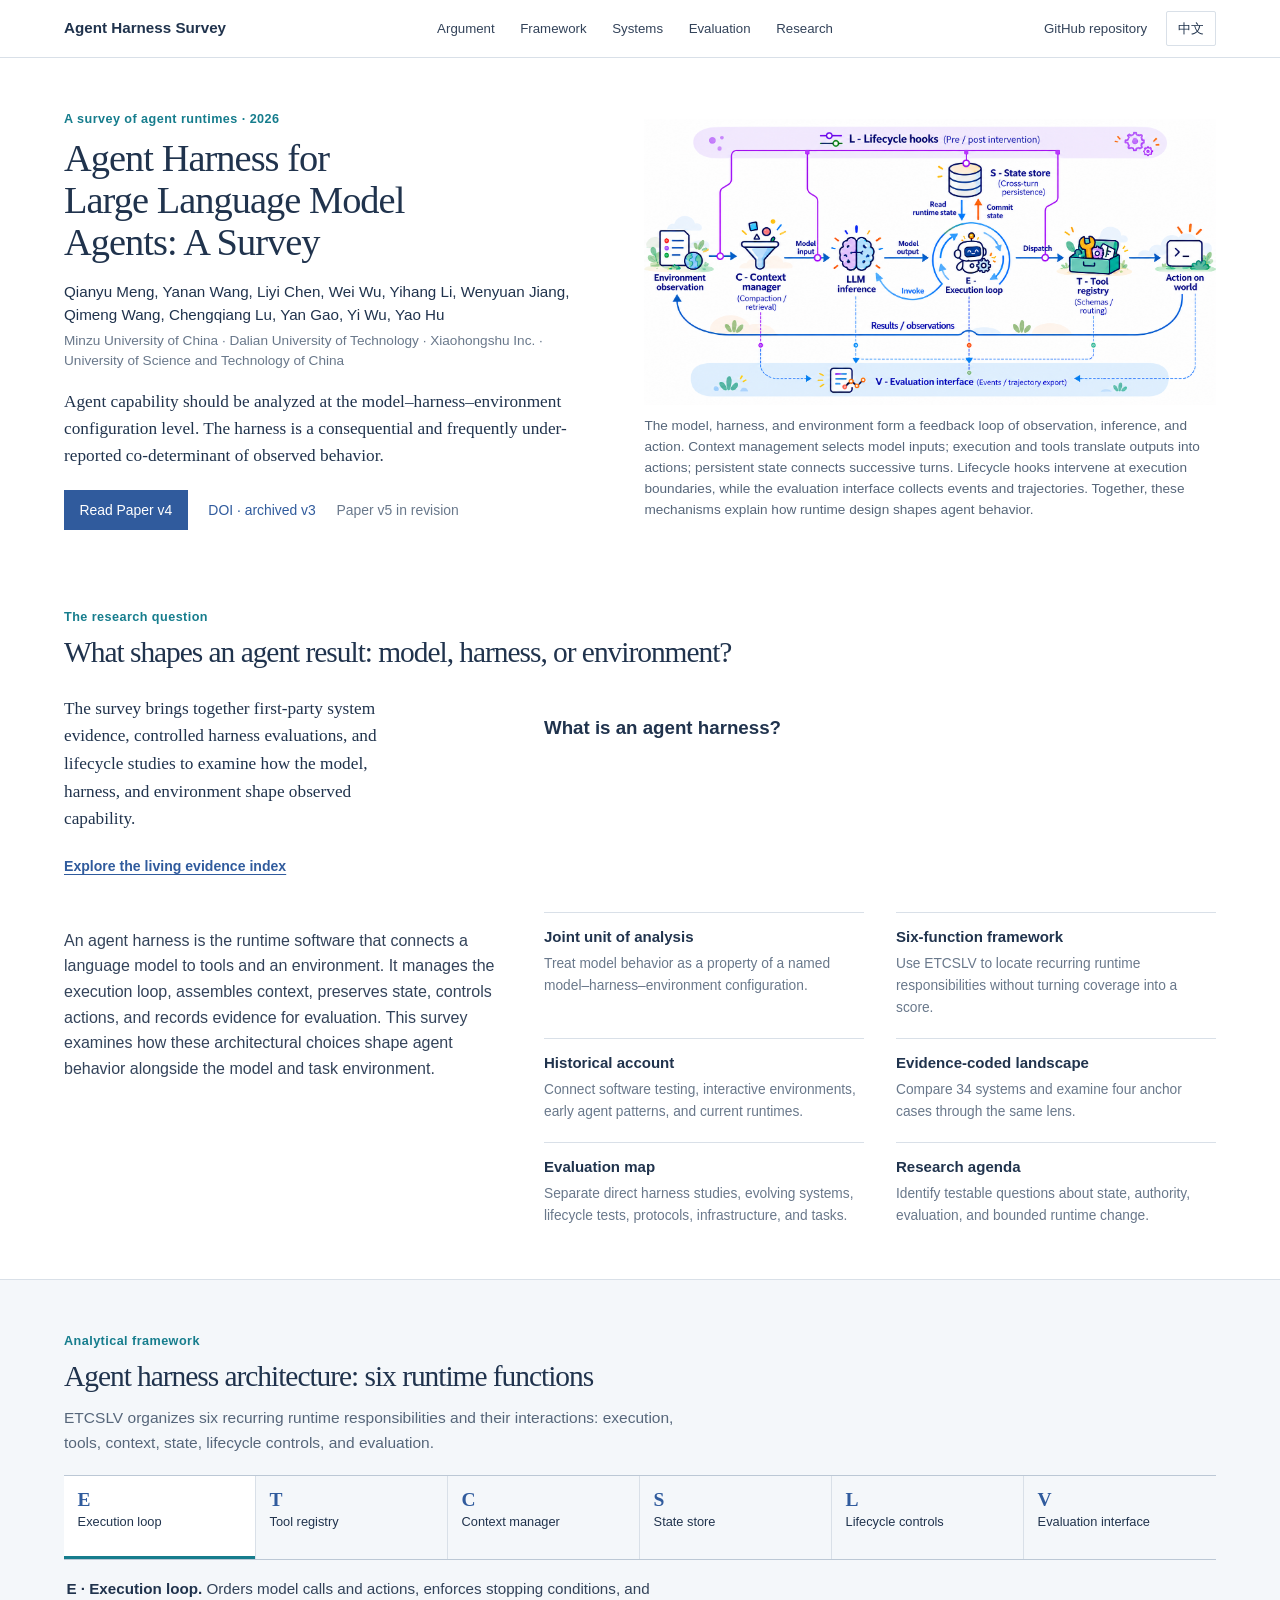
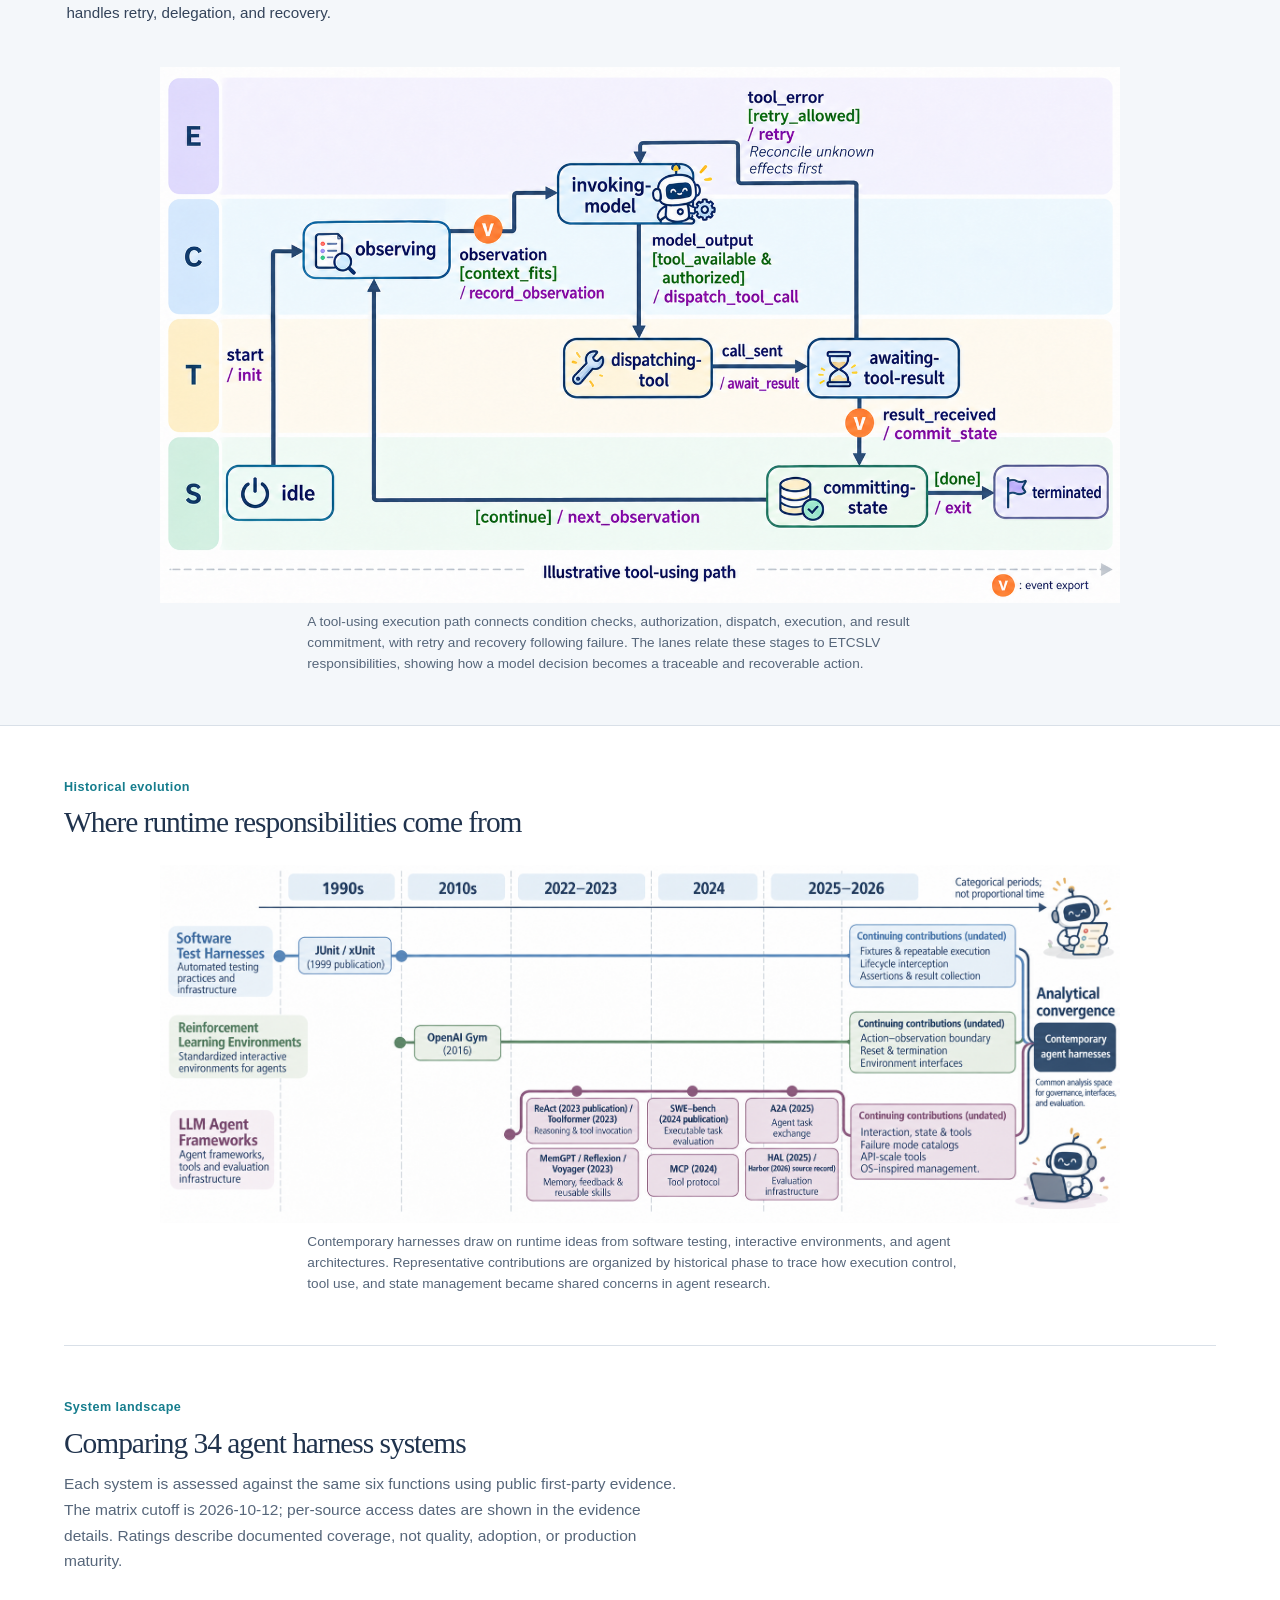
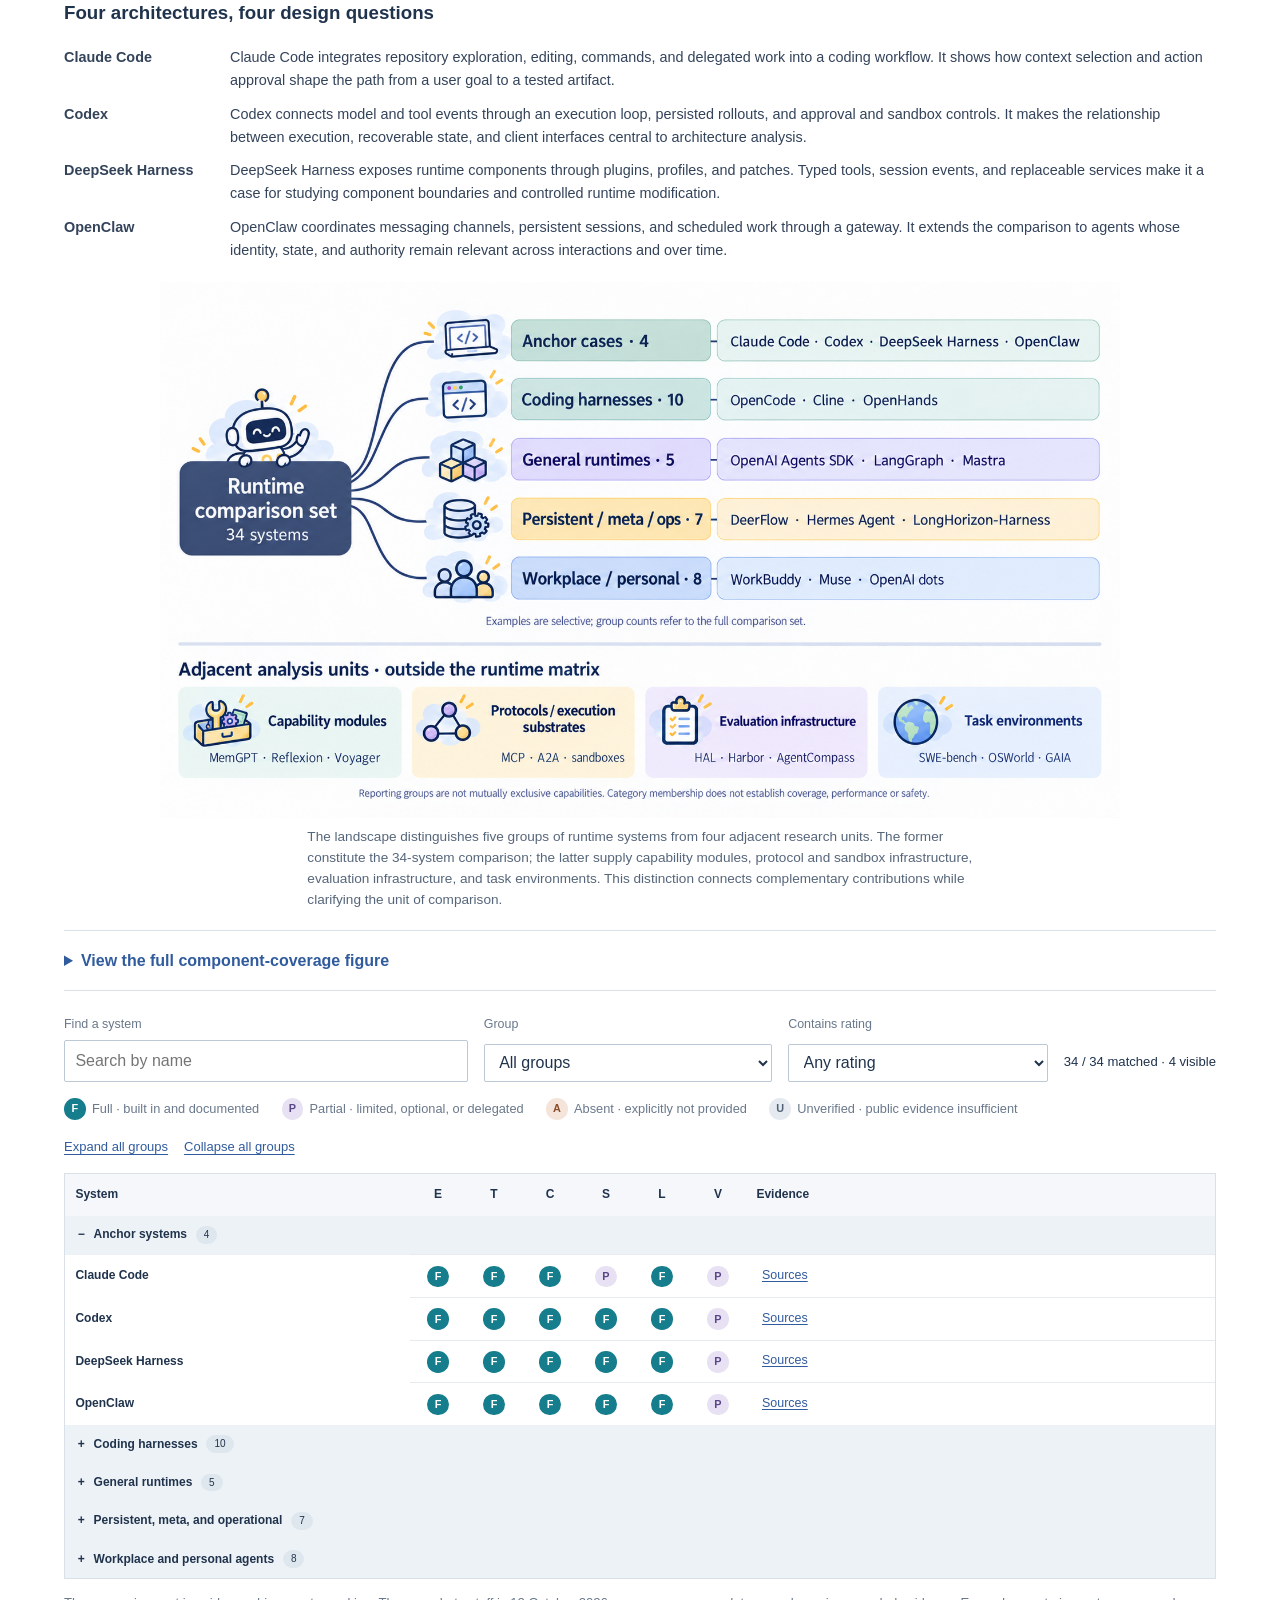
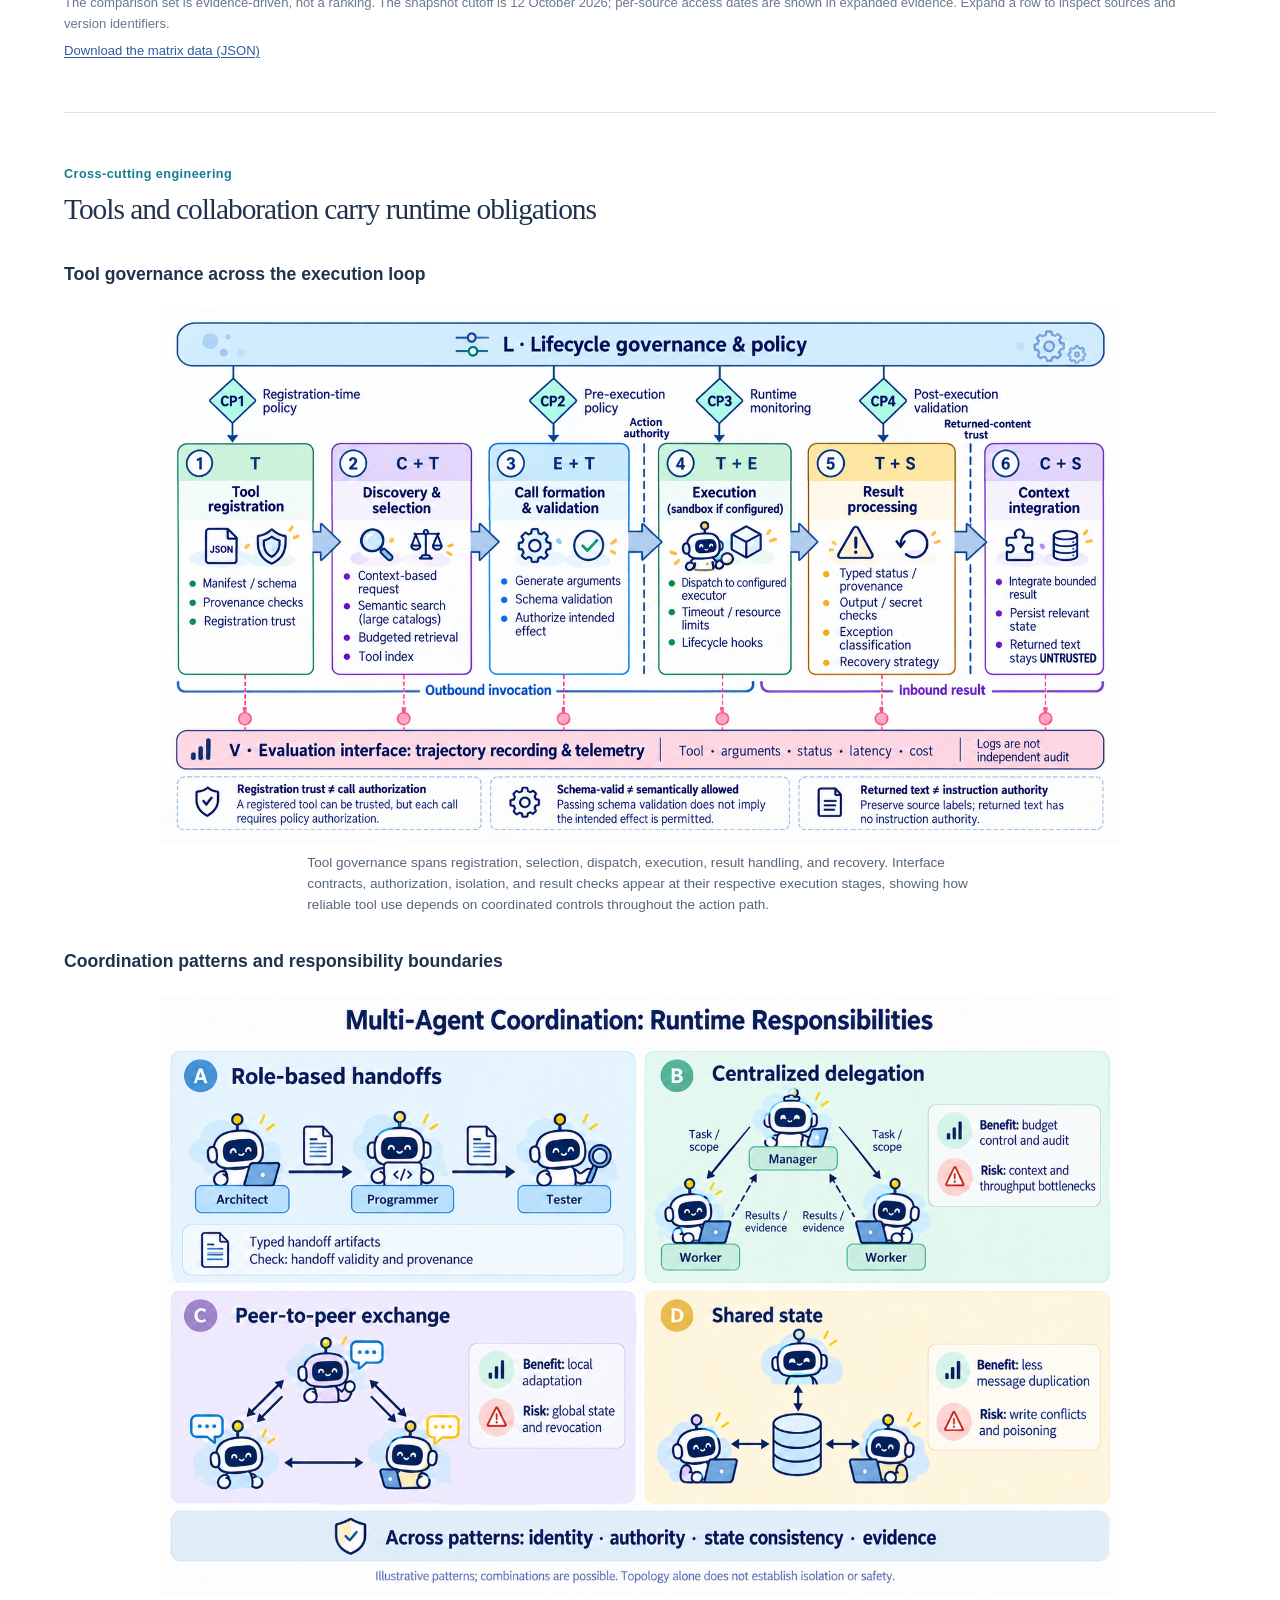
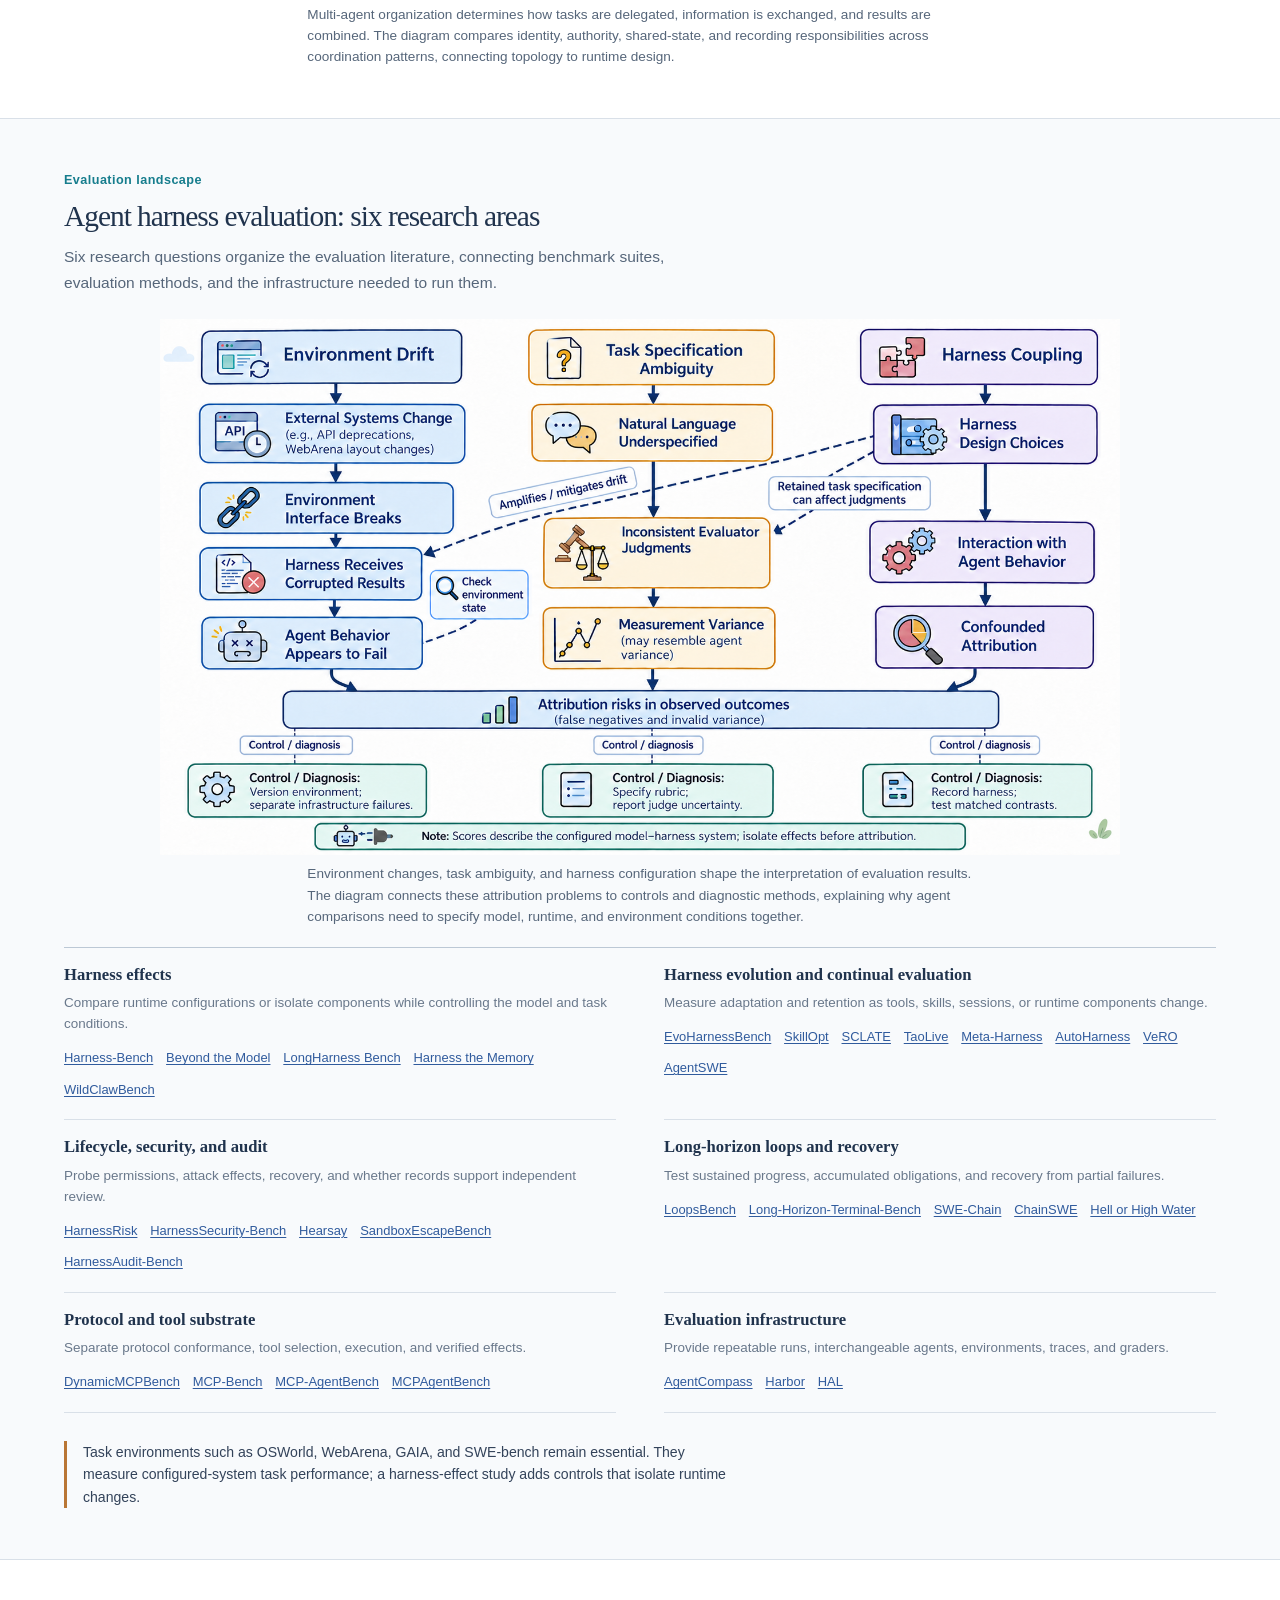
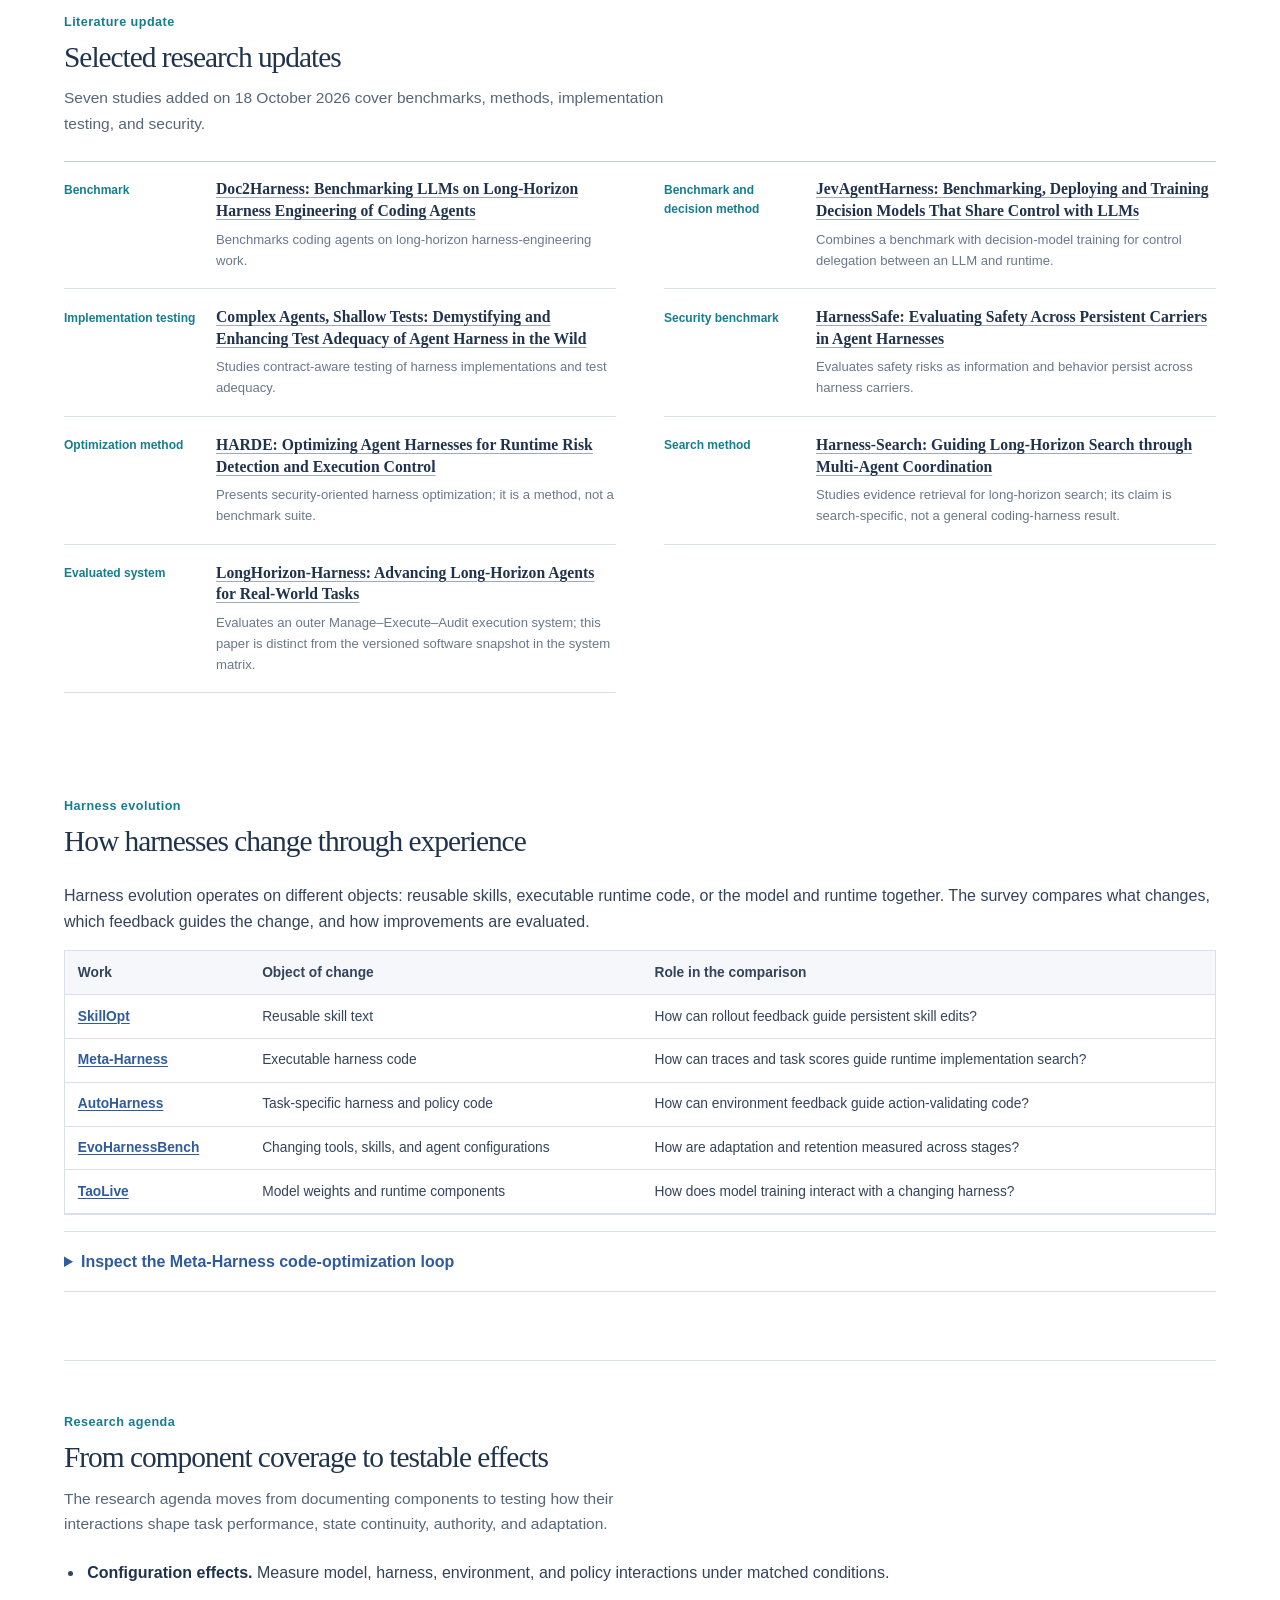
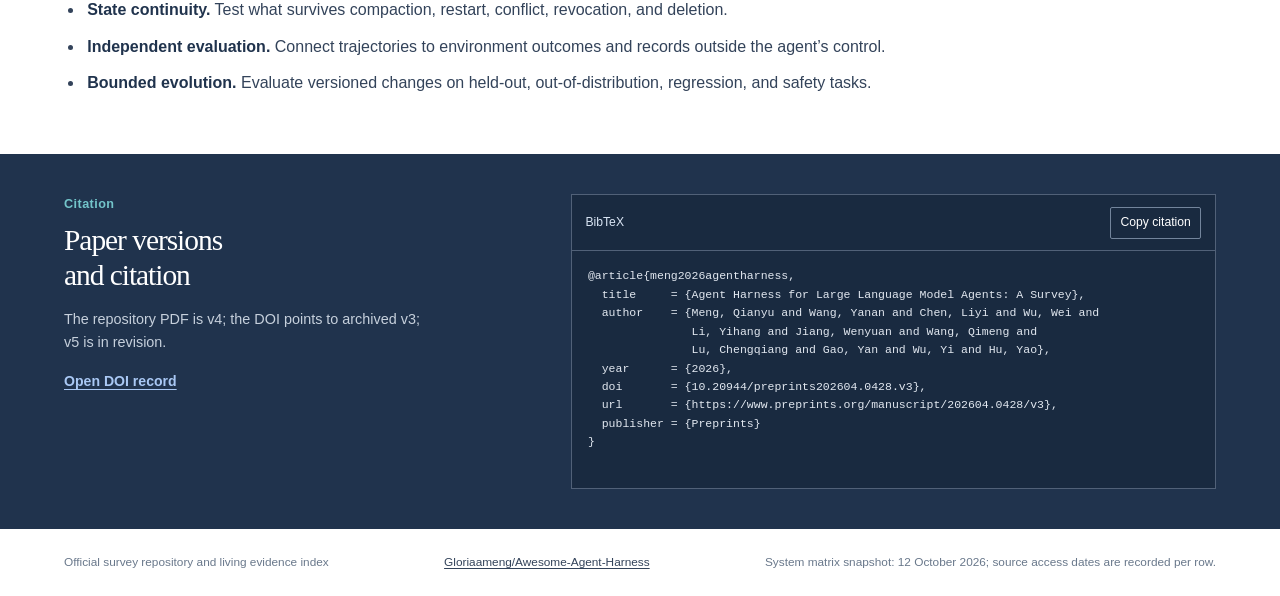
==== commit 65885cb6: "Improve survey search content and highlight bilingual website links" ====
--- a/docs/index.html
+++ b/docs/index.html
@@ -3,14 +3,14 @@
 <head>
   <meta charset="utf-8">
   <meta name="viewport" content="width=device-width, initial-scale=1">
-  <meta name="description" content="Agent Harness for Large Language Model Agents: A Survey (Meng et al., 2026). The H=(E,T,C,S,L,V) agent harness framework, a 34-system evidence matrix, evaluation landscape and research agenda.">
+  <meta name="description" content="Agent harness survey covering LLM runtime architecture, 34 systems, six ETCSLV functions, and evaluation methods. Explore the paper and research index.">
   <meta name="theme-color" content="#ffffff">
-  <title>Agent Harness for Large Language Model Agents: A Survey</title>
+  <title>Agent Harness Survey: LLM Architectures, Systems &amp; Evaluation</title>
   <link rel="canonical" href="https://gloriaameng.github.io/Awesome-Agent-Harness/">
   <meta property="og:type" content="article">
   <meta property="og:site_name" content="Agent Harness Survey">
   <meta property="og:title" content="Agent Harness for Large Language Model Agents: A Survey">
-  <meta property="og:description" content="The H=(E,T,C,S,L,V) agent harness framework, a 34-system evidence matrix, evaluation landscape and research agenda (Meng et al., 2026).">
+  <meta property="og:description" content="Agent harness survey covering LLM runtime architecture, 34 systems, six ETCSLV functions, and evaluation methods. Explore the paper and research index.">
   <meta property="og:url" content="https://gloriaameng.github.io/Awesome-Agent-Harness/">
   <meta property="og:image" content="https://gloriaameng.github.io/Awesome-Agent-Harness/assets/architecture_p2_clean.png">
   <meta property="og:image:width" content="1774">
@@ -18,41 +18,91 @@
   <meta property="og:image:alt" content="Agent harness architecture: execution, tools, context, state, lifecycle and evaluation interface">
   <meta name="twitter:card" content="summary_large_image">
   <meta name="twitter:title" content="Agent Harness for Large Language Model Agents: A Survey">
-  <meta name="twitter:description" content="The H=(E,T,C,S,L,V) agent harness framework, a 34-system evidence matrix, evaluation landscape and research agenda (Meng et al., 2026).">
+  <meta name="twitter:description" content="Agent harness survey covering LLM runtime architecture, 34 systems, six ETCSLV functions, and evaluation methods. Explore the paper and research index.">
   <meta name="twitter:image" content="https://gloriaameng.github.io/Awesome-Agent-Harness/assets/architecture_p2_clean.png">
   <script type="application/ld+json">
   {
-    "@context": "https://schema.org",
-    "@type": "ScholarlyArticle",
-    "headline": "Agent Harness for Large Language Model Agents: A Survey",
-    "name": "Agent Harness for Large Language Model Agents: A Survey",
-    "description": "A survey that defines the agent harness as a six-component tuple H=(E,T,C,S,L,V) (execution loop, tool registry, context manager, state store, lifecycle hooks, evaluation interface), traces its history, compares 34 systems against documented evidence, and sets an evaluation and research agenda.",
-    "author": [
-      {"@type": "Person", "name": "Qianyu Meng"},
-      {"@type": "Person", "name": "Yanan Wang"},
-      {"@type": "Person", "name": "Liyi Chen"},
-      {"@type": "Person", "name": "Wei Wu"},
-      {"@type": "Person", "name": "Yihang Li"},
-      {"@type": "Person", "name": "Wenyuan Jiang"},
-      {"@type": "Person", "name": "Qimeng Wang"},
-      {"@type": "Person", "name": "Chengqiang Lu"},
-      {"@type": "Person", "name": "Yan Gao"},
-      {"@type": "Person", "name": "Yi Wu"},
-      {"@type": "Person", "name": "Yao Hu"}
-    ],
-    "identifier": {"@type": "PropertyValue", "propertyID": "DOI", "value": "10.20944/preprints202604.0428.v3"},
-    "url": "https://gloriaameng.github.io/Awesome-Agent-Harness/",
-    "sameAs": [
-      "https://doi.org/10.20944/preprints202604.0428.v3",
-      "https://www.preprints.org/manuscript/202604.0428/v3",
-      "https://github.com/Gloriaameng/Awesome-Agent-Harness"
-    ],
-    "image": "https://gloriaameng.github.io/Awesome-Agent-Harness/assets/architecture_p2_clean.png",
-    "keywords": ["agent harness", "LLM agents", "large language model agents", "survey", "ETCSLV", "agent runtime", "harness engineering", "agent evaluation"],
-    "inLanguage": "en",
-    "isAccessibleForFree": true,
-    "license": "https://creativecommons.org/licenses/by/4.0/"
+  "@context": "https://schema.org",
+  "@type": "ScholarlyArticle",
+  "headline": "Agent Harness for Large Language Model Agents: A Survey",
+  "name": "Agent Harness for Large Language Model Agents: A Survey",
+  "description": "A survey of agent harness architecture, engineering problems, representative systems, and evaluation using the ETCSLV analytical framework.",
+  "author": [
+    {
+      "@type": "Person",
+      "name": "Qianyu Meng"
+    },
+    {
+      "@type": "Person",
+      "name": "Yanan Wang"
+    },
+    {
+      "@type": "Person",
+      "name": "Liyi Chen"
+    },
+    {
+      "@type": "Person",
+      "name": "Wei Wu"
+    },
+    {
+      "@type": "Person",
+      "name": "Yihang Li"
+    },
+    {
+      "@type": "Person",
+      "name": "Wenyuan Jiang"
+    },
+    {
+      "@type": "Person",
+      "name": "Qimeng Wang"
+    },
+    {
+      "@type": "Person",
+      "name": "Chengqiang Lu"
+    },
+    {
+      "@type": "Person",
+      "name": "Yan Gao"
+    },
+    {
+      "@type": "Person",
+      "name": "Yi Wu"
+    },
+    {
+      "@type": "Person",
+      "name": "Yao Hu"
+    }
+  ],
+  "identifier": {
+    "@type": "PropertyValue",
+    "propertyID": "DOI",
+    "value": "10.20944/preprints202604.0428.v3"
+  },
+  "url": "https://gloriaameng.github.io/Awesome-Agent-Harness/",
+  "sameAs": [
+    "https://doi.org/10.20944/preprints202604.0428.v3",
+    "https://www.preprints.org/manuscript/202604.0428/v3",
+    "https://github.com/Gloriaameng/Awesome-Agent-Harness"
+  ],
+  "image": "https://gloriaameng.github.io/Awesome-Agent-Harness/assets/architecture_p2_clean.png",
+  "keywords": [
+    "agent harness",
+    "LLM agents",
+    "large language model agents",
+    "survey",
+    "ETCSLV",
+    "agent runtime",
+    "harness engineering",
+    "agent evaluation"
+  ],
+  "inLanguage": "en",
+  "isAccessibleForFree": true,
+  "license": "https://creativecommons.org/licenses/by/4.0/",
+  "mainEntityOfPage": {
+    "@type": "WebPage",
+    "@id": "https://gloriaameng.github.io/Awesome-Agent-Harness/"
   }
+}
   </script>
   <link rel="stylesheet" href="./styles.css">
   <script defer src="./systems-data.js"></script>
@@ -102,7 +152,8 @@
           <p data-i18n="argumentLead">The survey brings together first-party system evidence, controlled harness evaluations, and lifecycle studies to examine how the model, harness, and environment shape observed capability.</p>
           <a class="text-link" href="https://github.com/Gloriaameng/Awesome-Agent-Harness" target="_blank" rel="noopener noreferrer" data-i18n="resourceIndex">Explore the living evidence index</a>
         </div>
-        <ol class="contribution-list" id="contributions"></ol>
+        <h3 data-i18n="definitionTitle">What is an agent harness?</h3><p data-i18n="definitionText">An agent harness is the runtime software that connects a language model to tools and an environment. It manages the execution loop, assembles context, preserves state, controls actions, and records evidence for evaluation. This survey examines how these architectural choices shape agent behavior alongside the model and task environment.</p>
+<ol class="contribution-list" id="contributions"><li><strong>Joint unit of analysis</strong><span>Treat model behavior as a property of a named model–harness–environment configuration.</span></li><li><strong>Six-function framework</strong><span>Use ETCSLV to locate recurring runtime responsibilities without turning coverage into a score.</span></li><li><strong>Historical account</strong><span>Connect software testing, interactive environments, early agent patterns, and current runtimes.</span></li><li><strong>Evidence-coded landscape</strong><span>Compare 34 systems and examine four anchor cases through the same lens.</span></li><li><strong>Evaluation map</strong><span>Separate direct harness studies, evolving systems, lifecycle tests, protocols, infrastructure, and tasks.</span></li><li><strong>Research agenda</strong><span>Identify testable questions about state, authority, evaluation, and bounded runtime change.</span></li></ol>
       </div>
     </section>
 
@@ -110,11 +161,11 @@
       <div class="page-wrap framework-wrap">
         <div class="section-heading">
           <p class="section-kicker" data-i18n="frameworkKicker">Analytical framework</p>
-          <h2 id="framework-title" data-i18n="frameworkTitle">Six functions. One runtime.</h2>
+          <h2 id="framework-title" data-i18n="frameworkTitle">Agent harness architecture: six runtime functions</h2>
           <p class="section-intro" data-i18n="frameworkIntro">ETCSLV organizes six recurring runtime responsibilities and their interactions: execution, tools, context, state, lifecycle controls, and evaluation.</p>
         </div>
         <div class="function-picker" role="group" aria-label="ETCSLV functions" data-i18n-aria="etcslvLabel" id="function-picker"></div>
-        <div class="function-explanation" id="function-explanation" role="status" aria-live="polite"></div>
+        <div class="function-explanation" id="function-explanation" role="status" aria-live="polite"><strong>E · Execution loop.</strong> Orders model calls and actions, enforces stopping conditions, and handles retry, delegation, and recovery.</div>
         <figure class="wide-figure lifecycle-figure p2-figure"><a href="./assets/step_state_p2.png" target="_blank" rel="noopener" data-i18n-title="openFigure"><img src="./assets/step_state_p2.png" loading="lazy" alt="Illustrative tool-using execution path" data-i18n-alt="p2_1Alt"></a><figcaption data-i18n="p2_1Caption">A tool-using execution path connects condition checks, authorization, dispatch, execution, and result commitment, with retry and recovery following failure. The lanes relate these stages to ETCSLV responsibilities, showing how a model decision becomes a traceable and recoverable action.</figcaption></figure>
       </div>
     </section>
@@ -127,7 +178,7 @@
       <div class="section-heading split-heading">
         <div>
           <p class="section-kicker" data-i18n="systemsKicker">System landscape</p>
-          <h2 id="systems-title" data-i18n="systemsTitle">Evidence-coded system comparison</h2>
+          <h2 id="systems-title" data-i18n="systemsTitle">Comparing 34 agent harness systems</h2>
         </div>
         <p class="section-intro" data-i18n="systemsIntro">Thirty-four systems assessed against the same six functions. The matrix cutoff is 2026-10-12; per-source access dates are shown in the evidence details. Ratings do not measure quality, adoption, or production maturity.</p>
       </div>
@@ -184,11 +235,11 @@
     <section class="evaluation-section" id="evaluation" aria-labelledby="evaluation-title">
       <div class="page-wrap">
         <div class="section-heading split-heading">
-          <div><p class="section-kicker" data-i18n="evaluationKicker">Evaluation landscape</p><h2 id="evaluation-title" data-i18n="evaluationTitle">Six areas of harness evaluation</h2></div>
+          <div><p class="section-kicker" data-i18n="evaluationKicker">Evaluation landscape</p><h2 id="evaluation-title" data-i18n="evaluationTitle">Agent harness evaluation: six research areas</h2></div>
           <p class="section-intro" data-i18n="evaluationIntro">Six research questions organize the evaluation literature, connecting benchmark suites, evaluation methods, and the infrastructure needed to run them.</p>
         </div>
         <figure class="wide-figure evaluation-figure p2-figure"><a href="./assets/evaluation_attribution_p2.png" target="_blank" rel="noopener" data-i18n-title="openFigure"><img src="./assets/evaluation_attribution_p2.png" loading="lazy" alt="Three sources of evaluation attribution risk" data-i18n-alt="p2_5Alt"></a><figcaption data-i18n="p2_5Caption">Environment changes, task ambiguity, and harness configuration shape the interpretation of evaluation results. The diagram connects these attribution problems to controls and diagnostic methods, explaining why agent comparisons need to specify model, runtime, and environment conditions together.</figcaption></figure>
-        <div class="evaluation-list" id="evaluation-list"></div>
+        <div class="evaluation-list" id="evaluation-list"><article class="evaluation-area"><h3>Harness effects</h3><p>Compare runtime configurations or isolate components while controlling the model and task conditions.</p><ul class="benchmark-links"><li><a href="https://arxiv.org/abs/2605.27922" target="_blank" rel="noopener noreferrer">Harness-Bench</a></li><li><a href="https://arxiv.org/abs/2609.32459" target="_blank" rel="noopener noreferrer">Beyond the Model</a></li><li><a href="https://arxiv.org/abs/2609.38137" target="_blank" rel="noopener noreferrer">LongHarness Bench</a></li><li><a href="https://arxiv.org/abs/2608.15008" target="_blank" rel="noopener noreferrer">Harness the Memory</a></li><li><a href="https://arxiv.org/abs/2605.10912" target="_blank" rel="noopener noreferrer">WildClawBench</a></li></ul></article><article class="evaluation-area"><h3>Harness evolution and continual evaluation</h3><p>Measure adaptation and retention as tools, skills, sessions, or runtime components change.</p><ul class="benchmark-links"><li><a href="https://arxiv.org/abs/2609.04280" target="_blank" rel="noopener noreferrer">EvoHarnessBench</a></li><li><a href="https://arxiv.org/abs/2605.23904" target="_blank" rel="noopener noreferrer">SkillOpt</a></li><li><a href="https://arxiv.org/abs/2609.32391" target="_blank" rel="noopener noreferrer">SCLATE</a></li><li><a href="https://arxiv.org/abs/2608.15763" target="_blank" rel="noopener noreferrer">TaoLive</a></li><li><a href="https://arxiv.org/abs/2603.28052" target="_blank" rel="noopener noreferrer">Meta-Harness</a></li><li><a href="https://arxiv.org/abs/2603.03329" target="_blank" rel="noopener noreferrer">AutoHarness</a></li><li><a href="https://arxiv.org/abs/2602.22480" target="_blank" rel="noopener noreferrer">VeRO</a></li><li><a href="https://arxiv.org/abs/2610.13361" target="_blank" rel="noopener noreferrer">AgentSWE</a></li></ul></article><article class="evaluation-area"><h3>Lifecycle, security, and audit</h3><p>Probe permissions, attack effects, recovery, and whether records support independent review.</p><ul class="benchmark-links"><li><a href="https://arxiv.org/abs/2608.17597" target="_blank" rel="noopener noreferrer">HarnessRisk</a></li><li><a href="https://arxiv.org/abs/2610.07639" target="_blank" rel="noopener noreferrer">HarnessSecurity-Bench</a></li><li><a href="https://arxiv.org/abs/2609.32495" target="_blank" rel="noopener noreferrer">Hearsay</a></li><li><a href="https://arxiv.org/abs/2603.02277" target="_blank" rel="noopener noreferrer">SandboxEscapeBench</a></li><li><a href="https://arxiv.org/abs/2605.14271" target="_blank" rel="noopener noreferrer">HarnessAudit-Bench</a></li></ul></article><article class="evaluation-area"><h3>Long-horizon loops and recovery</h3><p>Test sustained progress, accumulated obligations, and recovery from partial failures.</p><ul class="benchmark-links"><li><a href="https://arxiv.org/abs/2608.00267" target="_blank" rel="noopener noreferrer">LoopsBench</a></li><li><a href="https://arxiv.org/abs/2607.08964" target="_blank" rel="noopener noreferrer">Long-Horizon-Terminal-Bench</a></li><li><a href="https://arxiv.org/abs/2605.14415" target="_blank" rel="noopener noreferrer">SWE-Chain</a></li><li><a href="https://arxiv.org/abs/2607.02606" target="_blank" rel="noopener noreferrer">ChainSWE</a></li><li><a href="https://arxiv.org/abs/2508.11027" target="_blank" rel="noopener noreferrer">Hell or High Water</a></li></ul></article><article class="evaluation-area"><h3>Protocol and tool substrate</h3><p>Separate protocol conformance, tool selection, execution, and verified effects.</p><ul class="benchmark-links"><li><a href="https://arxiv.org/abs/2607.20531" target="_blank" rel="noopener noreferrer">DynamicMCPBench</a></li><li><a href="https://arxiv.org/abs/2508.20453" target="_blank" rel="noopener noreferrer">MCP-Bench</a></li><li><a href="https://arxiv.org/abs/2509.09734" target="_blank" rel="noopener noreferrer">MCP-AgentBench</a></li><li><a href="https://arxiv.org/abs/2512.24565" target="_blank" rel="noopener noreferrer">MCPAgentBench</a></li></ul></article><article class="evaluation-area"><h3>Evaluation infrastructure</h3><p>Provide repeatable runs, interchangeable agents, environments, traces, and graders.</p><ul class="benchmark-links"><li><a href="https://arxiv.org/abs/2607.13705" target="_blank" rel="noopener noreferrer">AgentCompass</a></li><li><a href="https://github.com/harbor-framework/harbor" target="_blank" rel="noopener noreferrer">Harbor</a></li><li><a href="https://arxiv.org/abs/2510.11977" target="_blank" rel="noopener noreferrer">HAL</a></li></ul></article></div>
         <p class="task-environment-note" data-i18n="taskEnvironmentNote">Task environments such as OSWorld, WebArena, GAIA, and SWE-bench remain essential. They measure configured-system task performance; a harness-effect study adds controls that isolate runtime changes.</p>
       </div>
     </section>
@@ -199,7 +250,7 @@
           <div><p class="section-kicker" data-i18n="latestKicker">Literature update</p><h2 id="latest-title" data-i18n="latestTitle">Selected research updates</h2></div>
           <p class="section-intro" data-i18n="latestIntro">Seven studies added on 18 October 2026 cover benchmarks, methods, implementation testing, and security.</p>
         </div>
-        <div class="latest-list" id="latest-list"></div>
+        <div class="latest-list" id="latest-list"><article class="latest-item"><p class="latest-kind">Benchmark</p><h3><a href="https://arxiv.org/abs/2610.20344" target="_blank" rel="noopener noreferrer">Doc2Harness: Benchmarking LLMs on Long-Horizon Harness Engineering of Coding Agents</a></h3><p class="latest-description">Benchmarks coding agents on long-horizon harness-engineering work.</p></article><article class="latest-item"><p class="latest-kind">Benchmark and decision method</p><h3><a href="https://arxiv.org/abs/2610.21412" target="_blank" rel="noopener noreferrer">JevAgentHarness: Benchmarking, Deploying and Training Decision Models That Share Control with LLMs</a></h3><p class="latest-description">Combines a benchmark with decision-model training for control delegation between an LLM and runtime.</p></article><article class="latest-item"><p class="latest-kind">Implementation testing</p><h3><a href="https://arxiv.org/abs/2610.04921" target="_blank" rel="noopener noreferrer">Complex Agents, Shallow Tests: Demystifying and Enhancing Test Adequacy of Agent Harness in the Wild</a></h3><p class="latest-description">Studies contract-aware testing of harness implementations and test adequacy.</p></article><article class="latest-item"><p class="latest-kind">Security benchmark</p><h3><a href="https://arxiv.org/abs/2608.06984" target="_blank" rel="noopener noreferrer">HarnessSafe: Evaluating Safety Across Persistent Carriers in Agent Harnesses</a></h3><p class="latest-description">Evaluates safety risks as information and behavior persist across harness carriers.</p></article><article class="latest-item"><p class="latest-kind">Optimization method</p><h3><a href="https://arxiv.org/abs/2609.38291" target="_blank" rel="noopener noreferrer">HARDE: Optimizing Agent Harnesses for Runtime Risk Detection and Execution Control</a></h3><p class="latest-description">Presents security-oriented harness optimization; it is a method, not a benchmark suite.</p></article><article class="latest-item"><p class="latest-kind">Search method</p><h3><a href="https://arxiv.org/abs/2610.05382" target="_blank" rel="noopener noreferrer">Harness-Search: Guiding Long-Horizon Search through Multi-Agent Coordination</a></h3><p class="latest-description">Studies evidence retrieval for long-horizon search; its claim is search-specific, not a general coding-harness result.</p></article><article class="latest-item"><p class="latest-kind">Evaluated system</p><h3><a href="https://arxiv.org/abs/2608.01964" target="_blank" rel="noopener noreferrer">LongHorizon-Harness: Advancing Long-Horizon Agents for Real-World Tasks</a></h3><p class="latest-description">Evaluates an outer Manage–Execute–Audit execution system; this paper is distinct from the versioned software snapshot in the system matrix.</p></article></div>
       </div>
     </section>
 
@@ -213,7 +264,7 @@
           <p class="section-kicker" data-i18n="agendaKicker">Research agenda</p>
           <h2 id="agenda-title" data-i18n="agendaTitle">From component coverage to testable effects</h2>
           <p class="section-intro" data-i18n="agendaIntro">The research agenda moves from documenting components to testing how their interactions shape task performance, state continuity, authority, and adaptation.</p>
-          <ul class="agenda-list" id="agenda-list"></ul>
+          <ul class="agenda-list" id="agenda-list"><li><strong>Configuration effects.</strong> Measure model, harness, environment, and policy interactions under matched conditions.</li><li><strong>State continuity.</strong> Test what survives compaction, restart, conflict, revocation, and deletion.</li><li><strong>Independent evaluation.</strong> Connect trajectories to environment outcomes and records outside the agent’s control.</li><li><strong>Bounded evolution.</strong> Evaluate versioned changes on held-out, out-of-distribution, regression, and safety tasks.</li></ul>
         </div>
 
       </div>
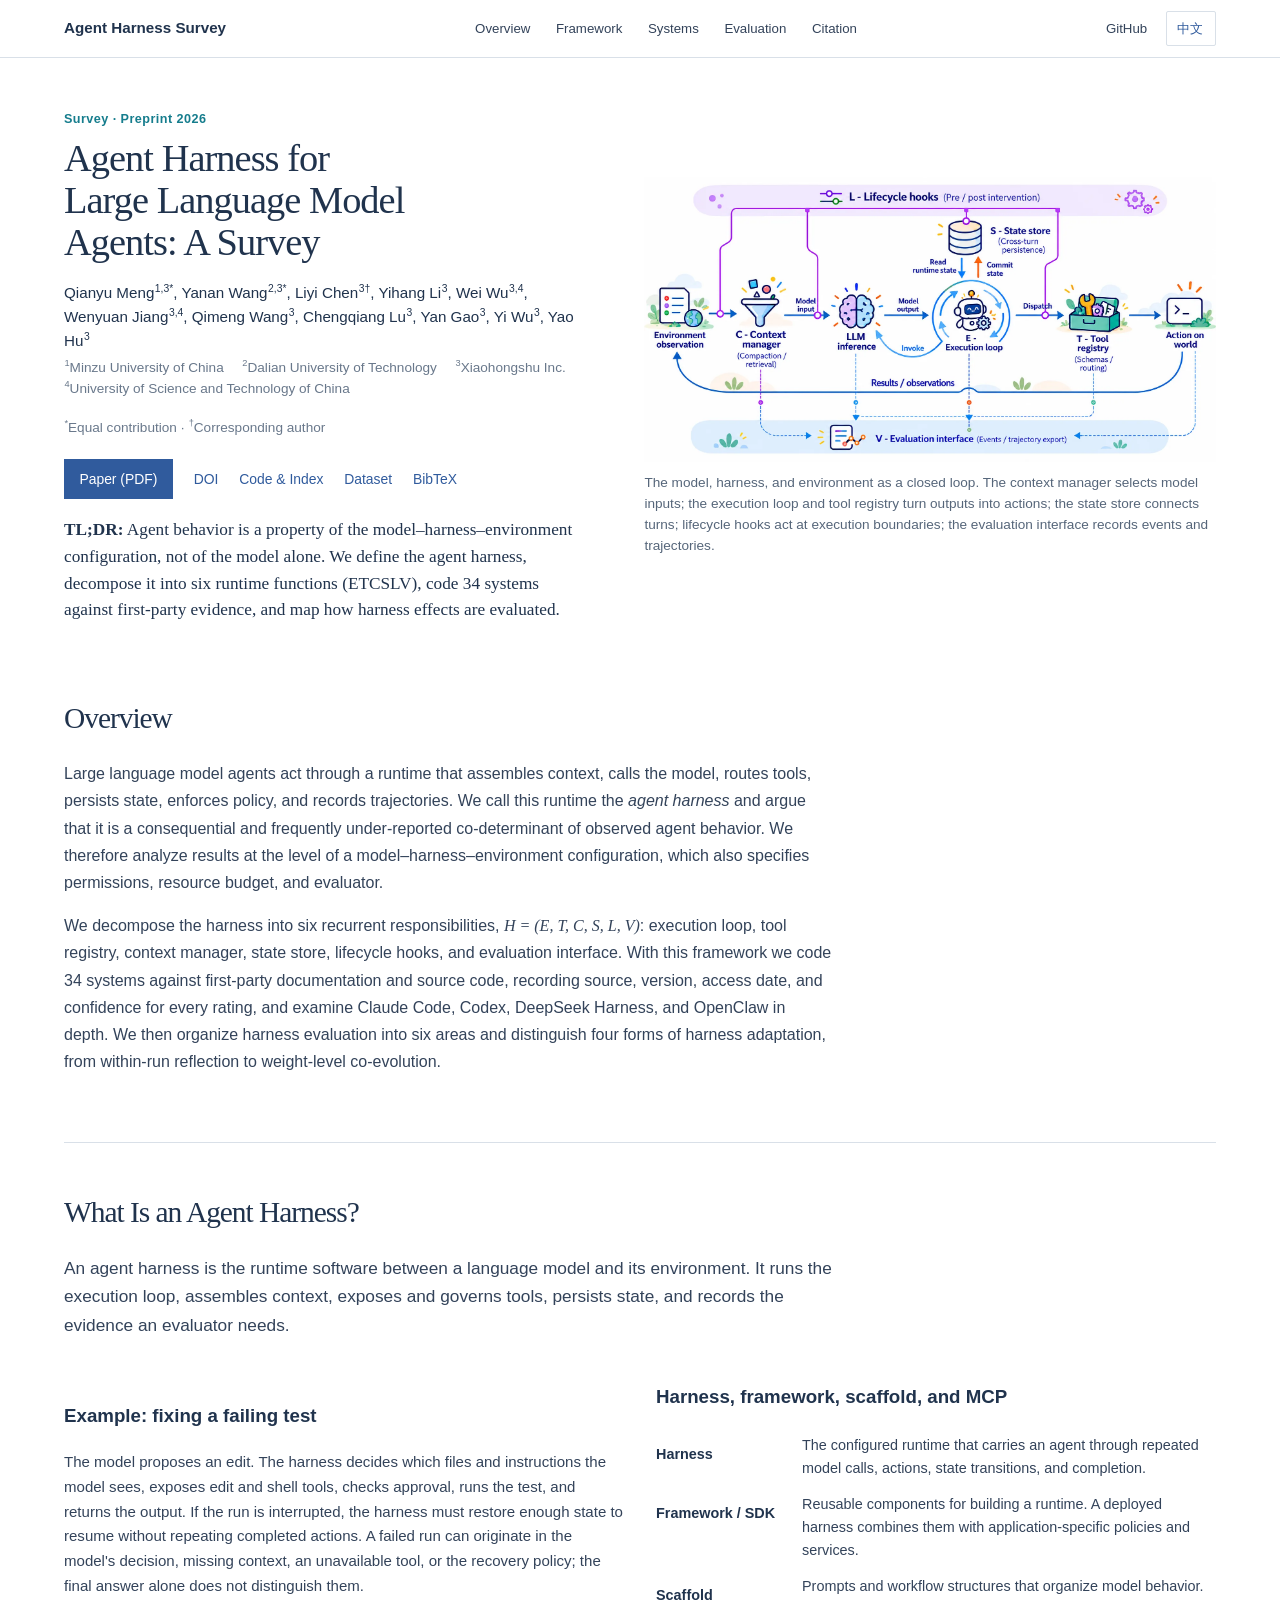
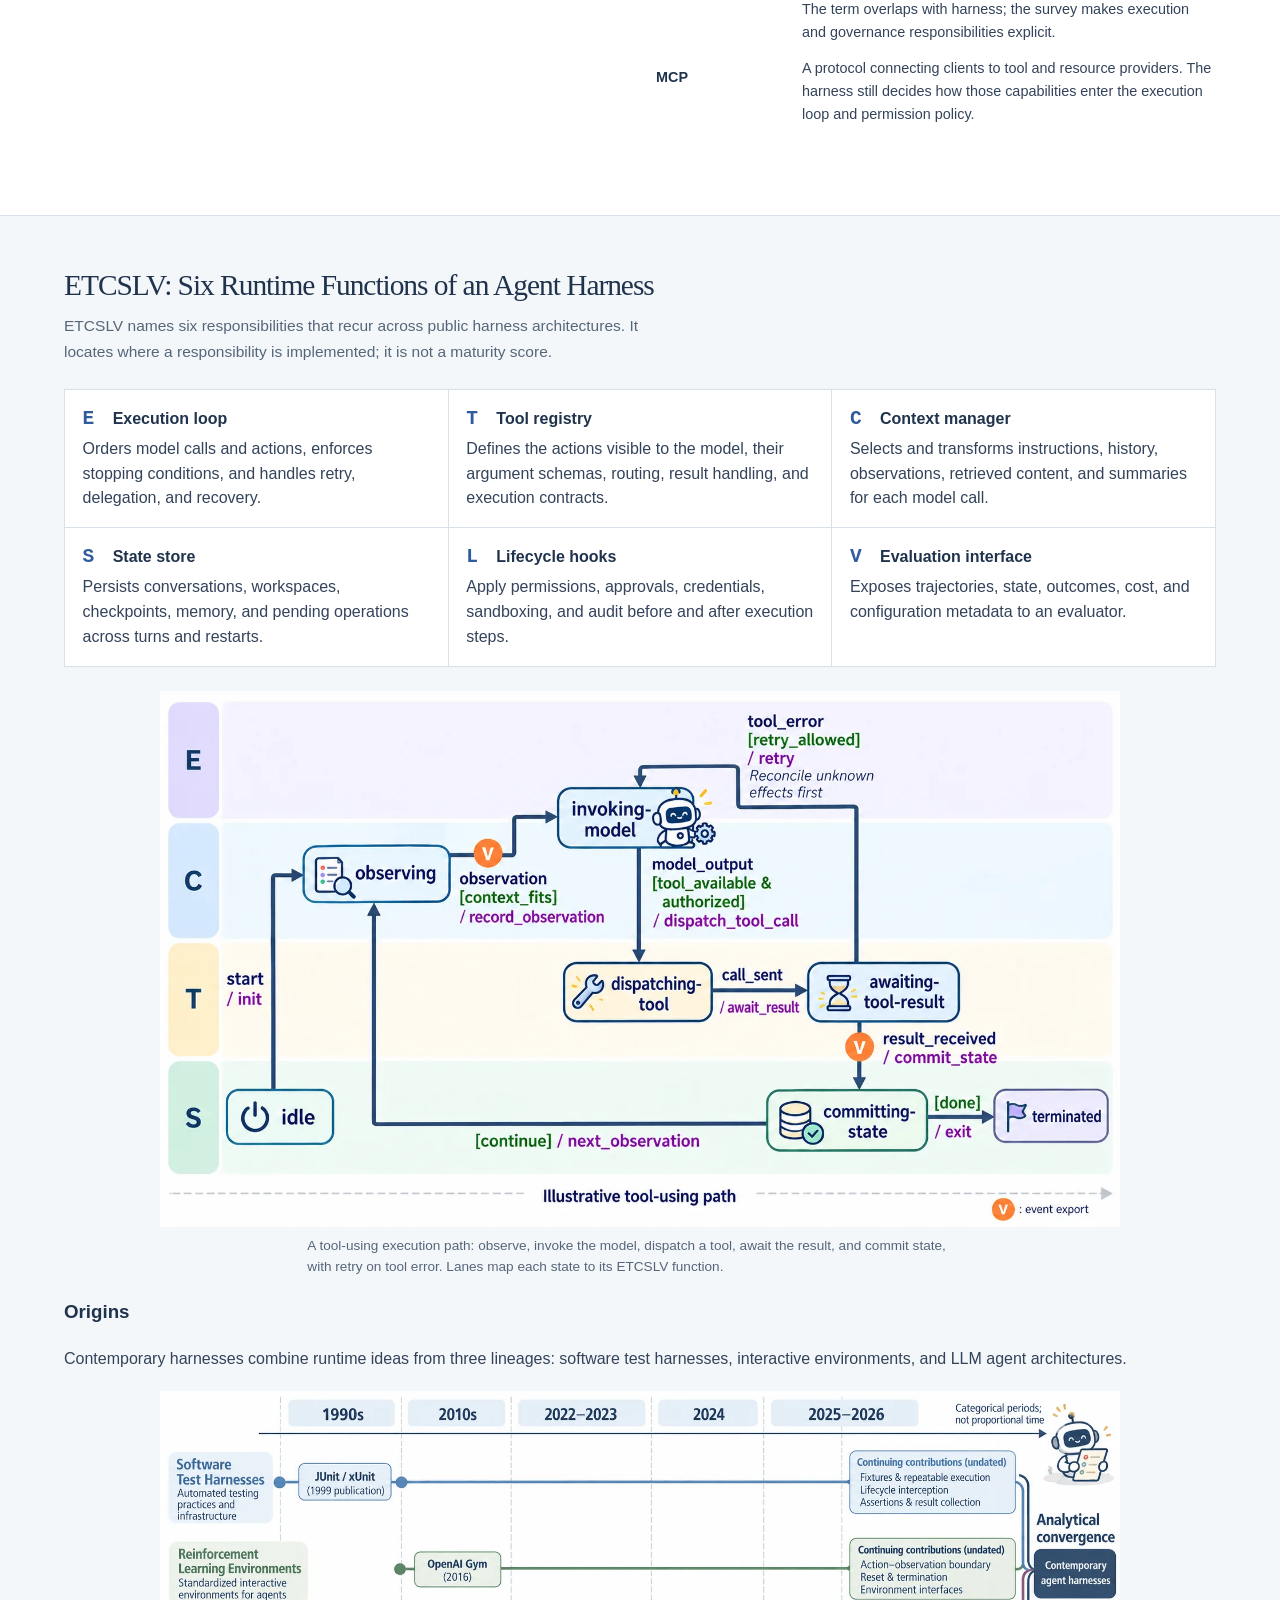
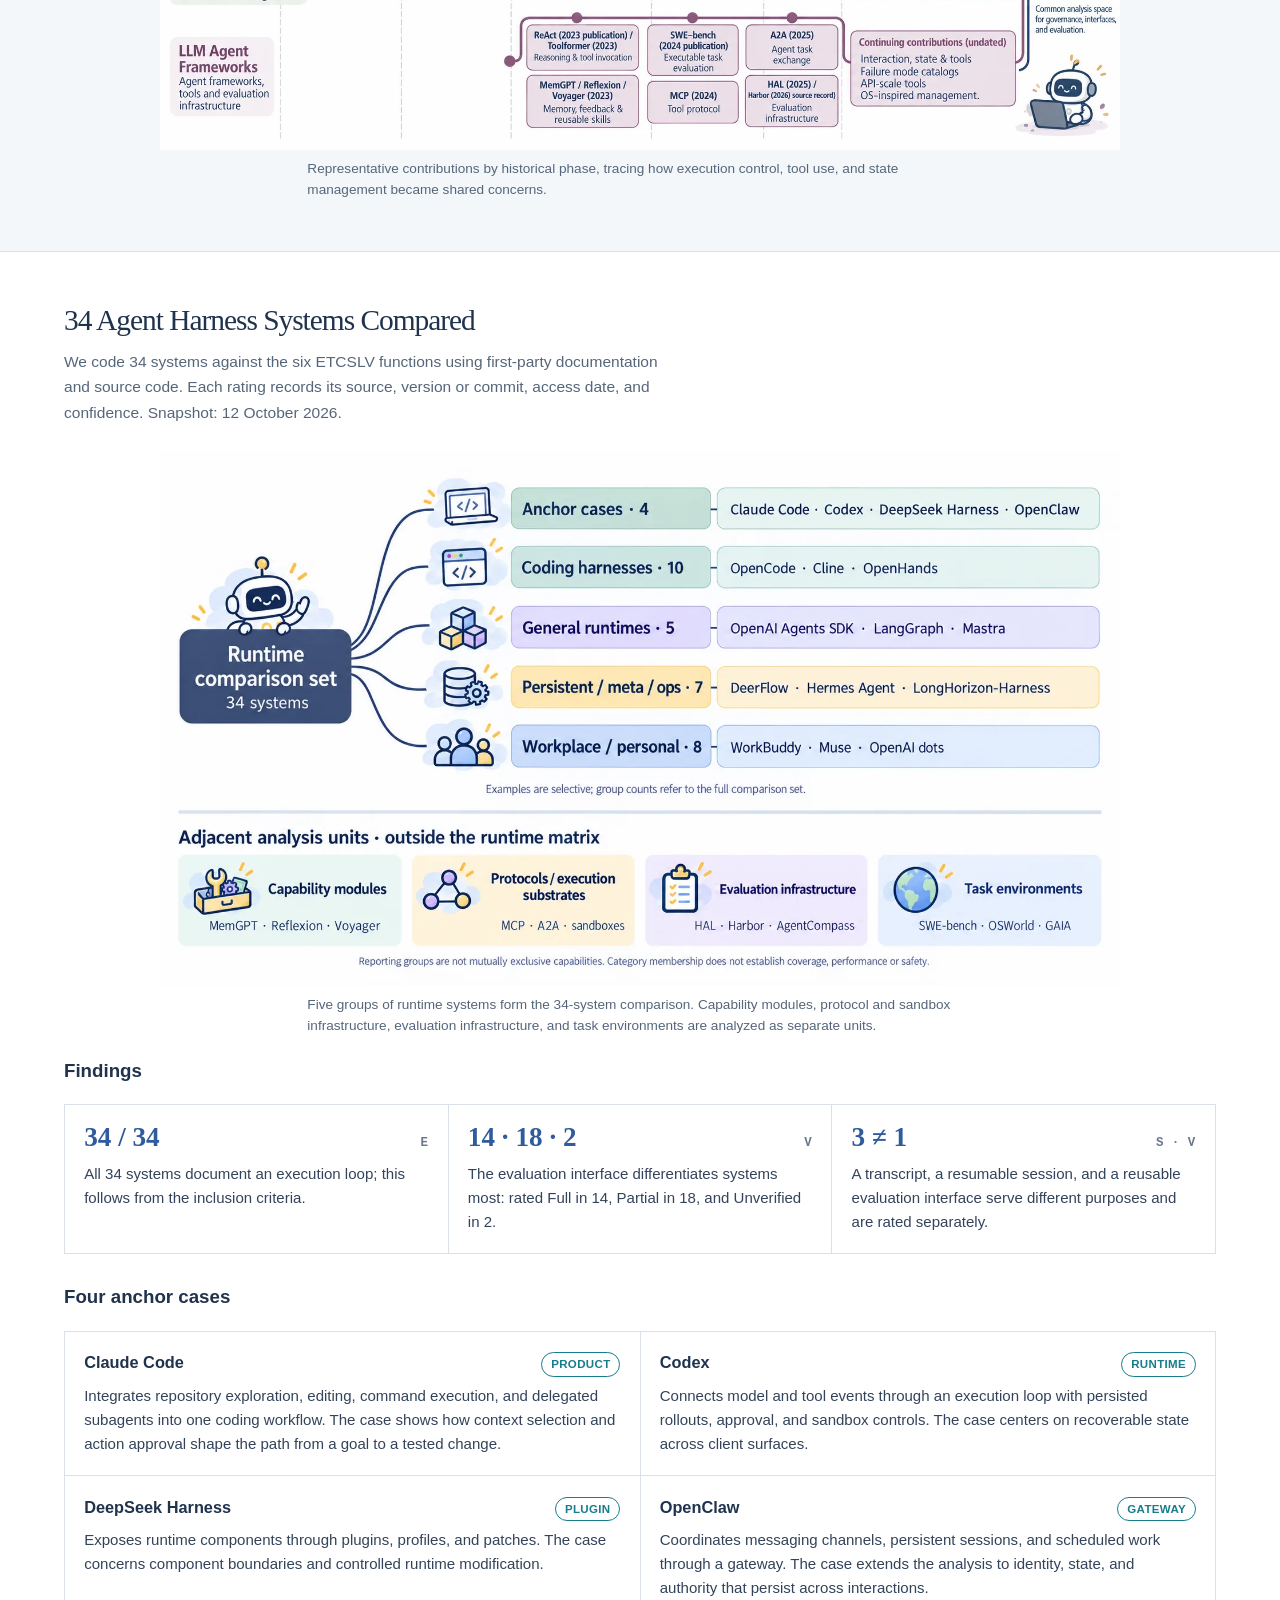
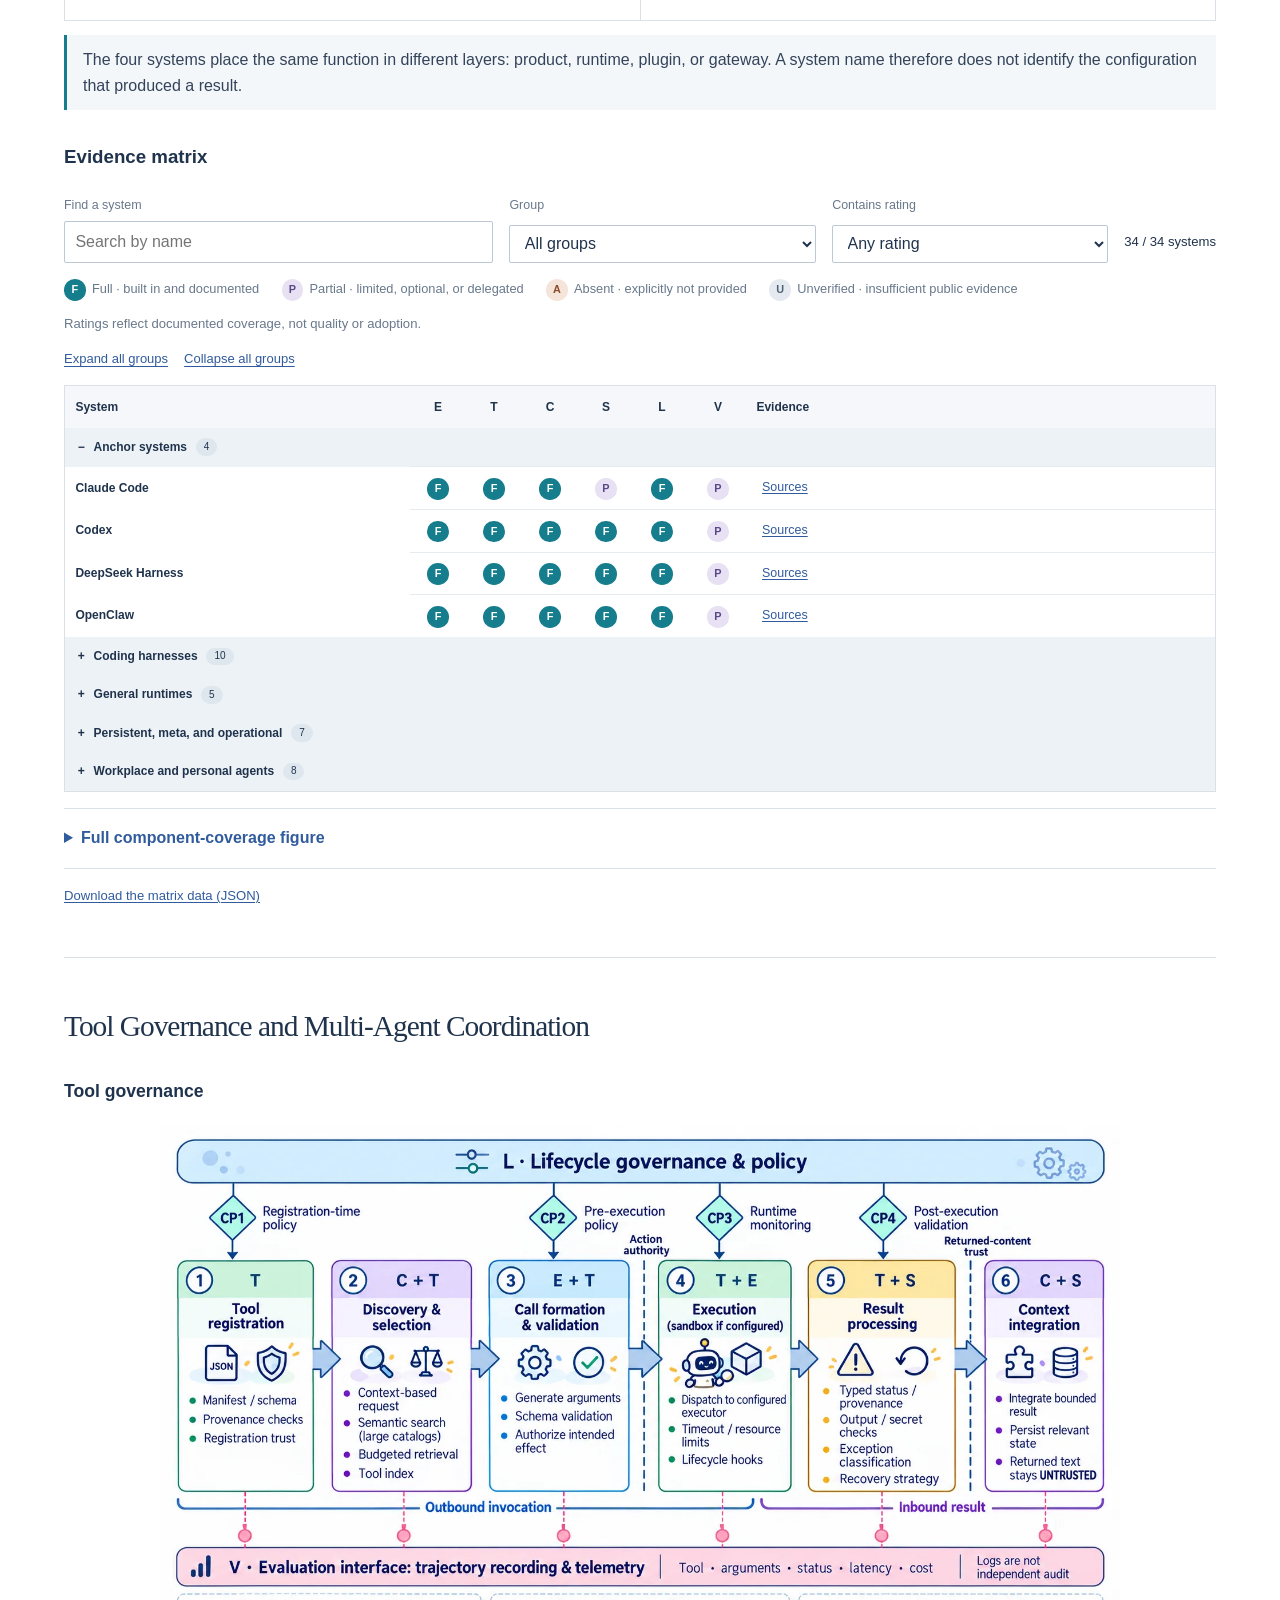
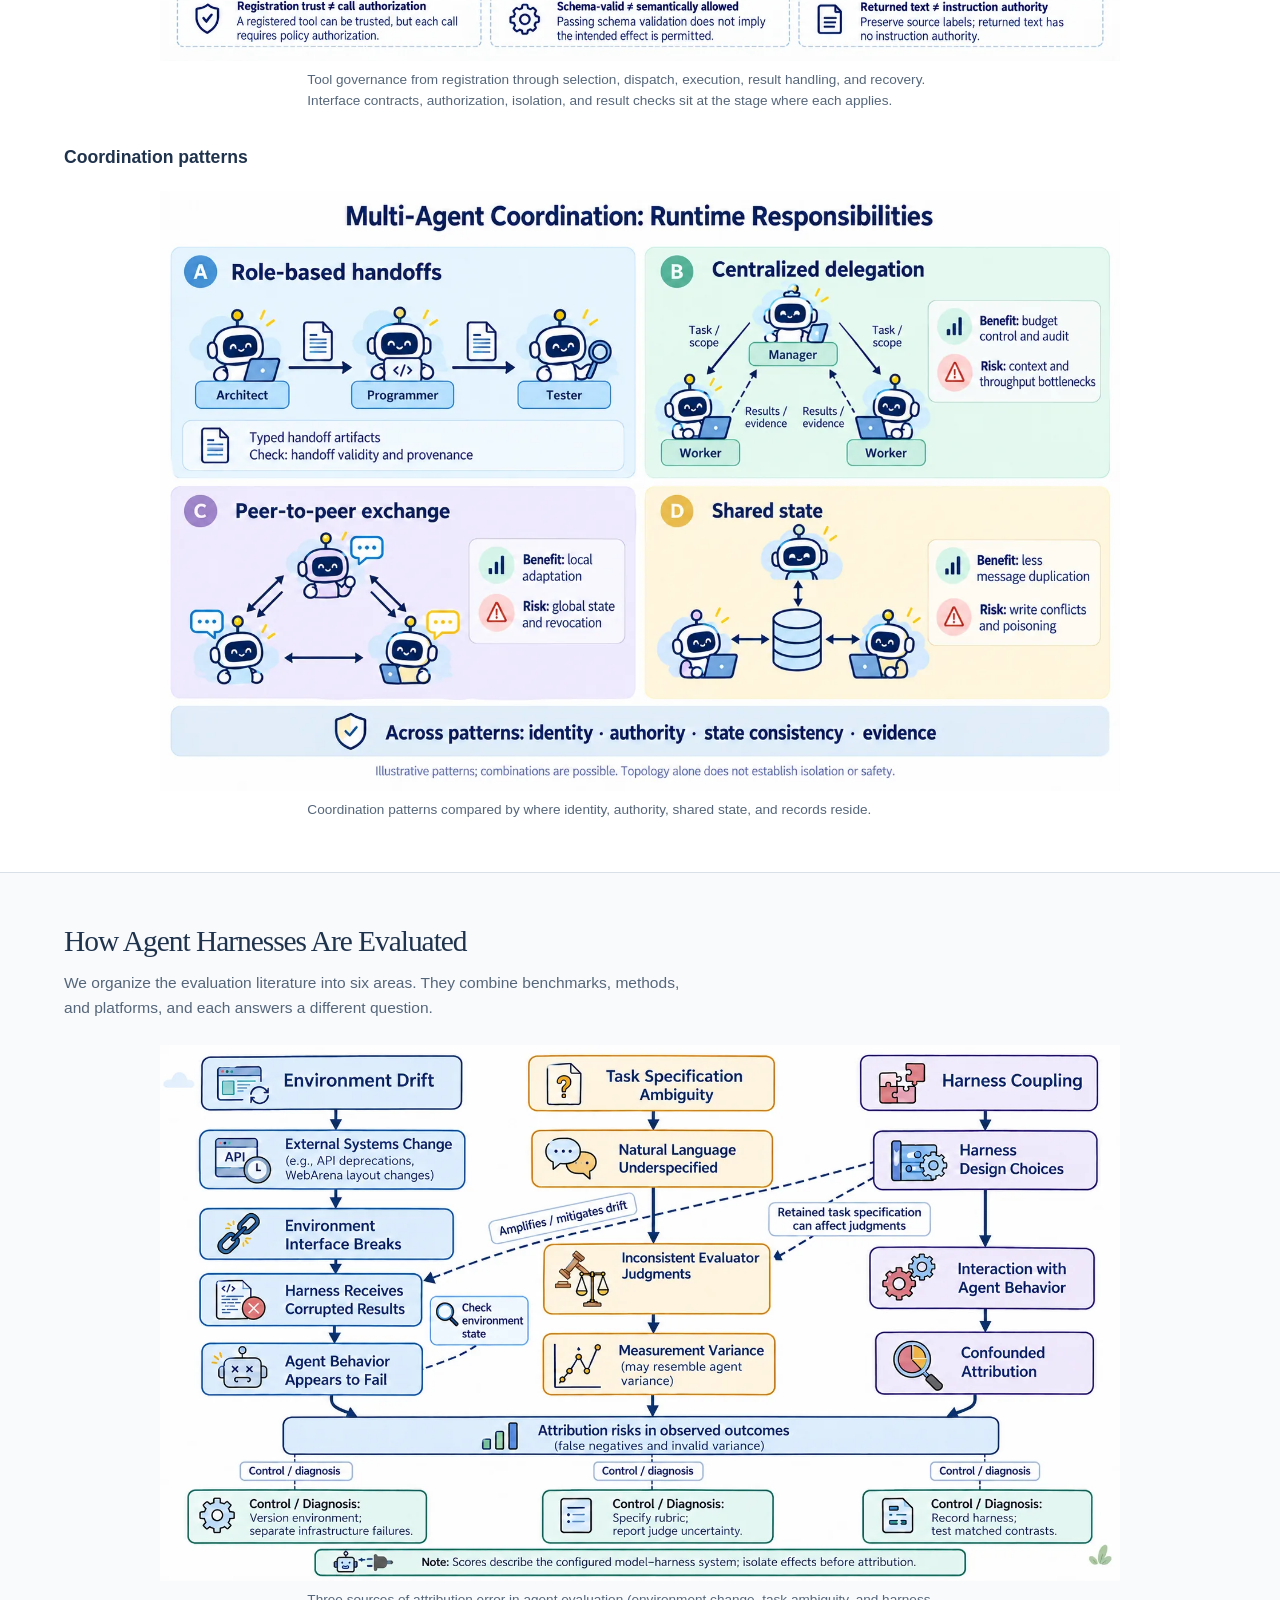
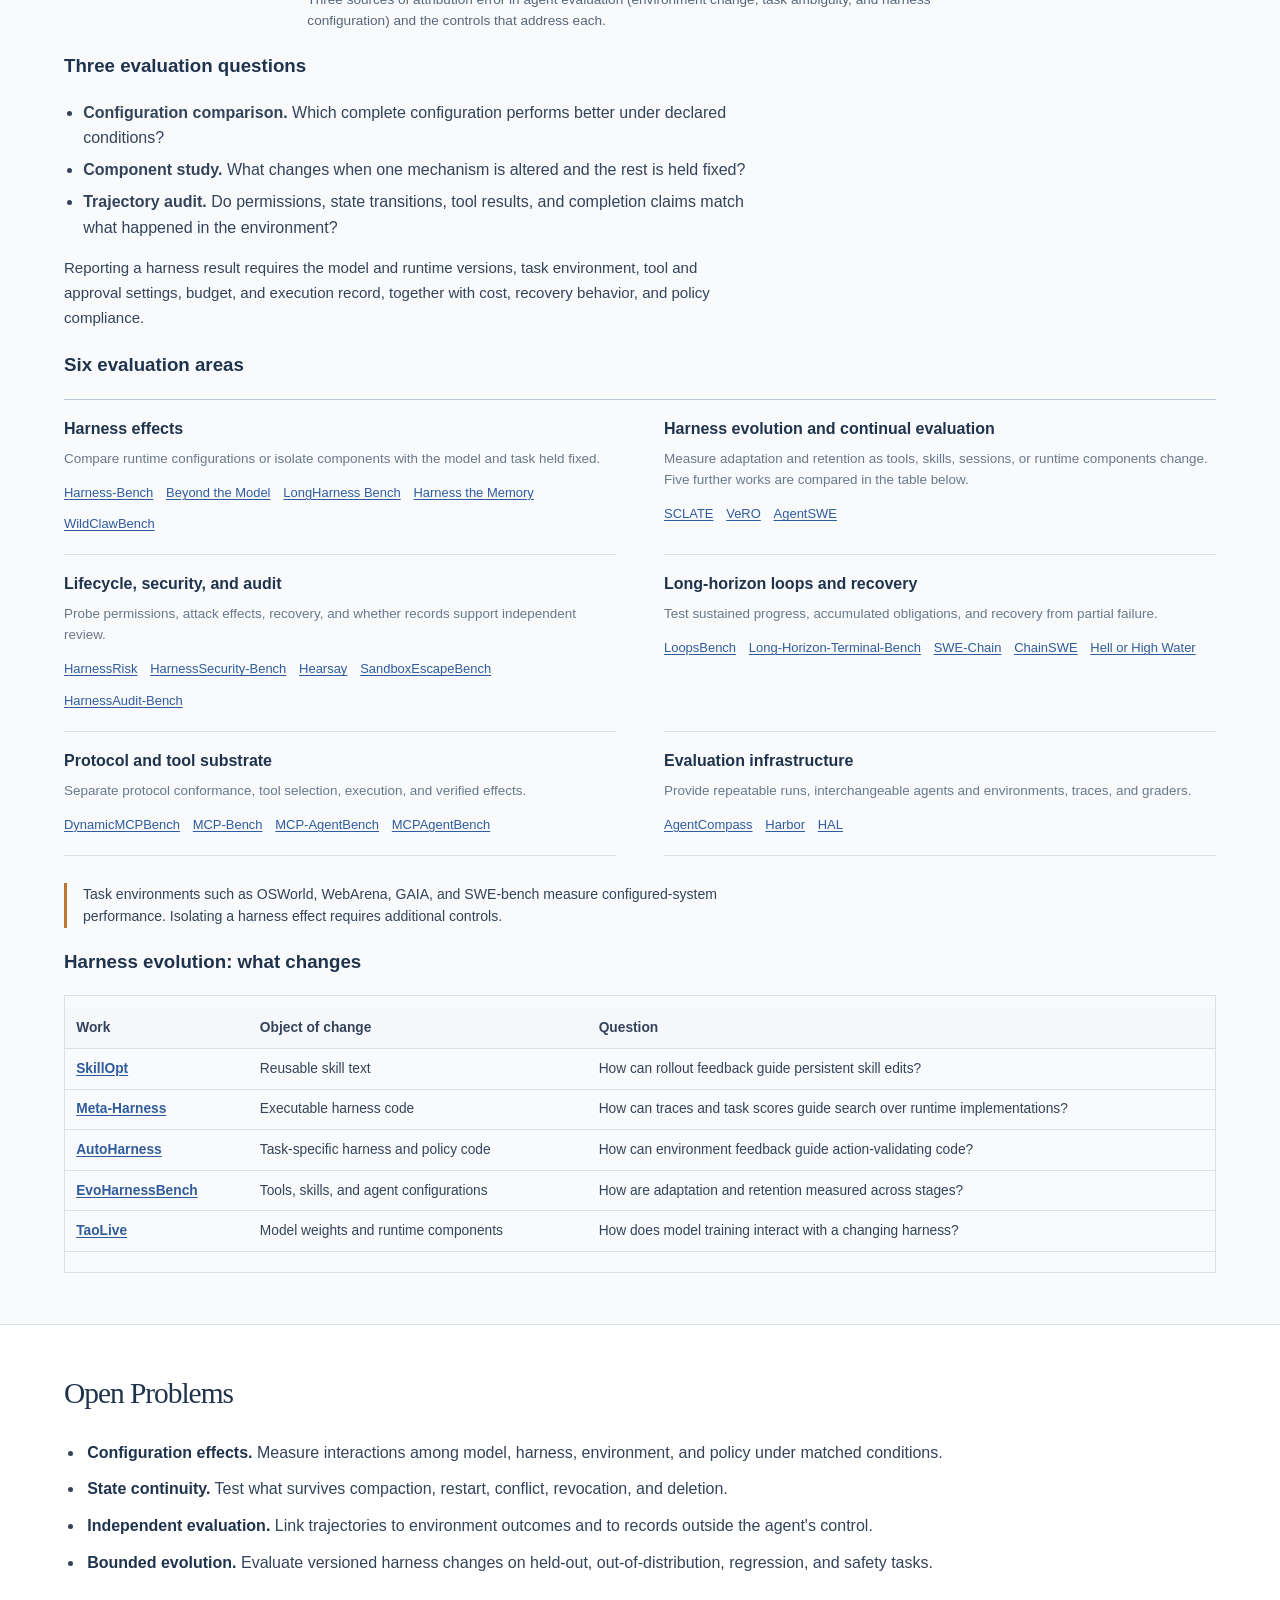
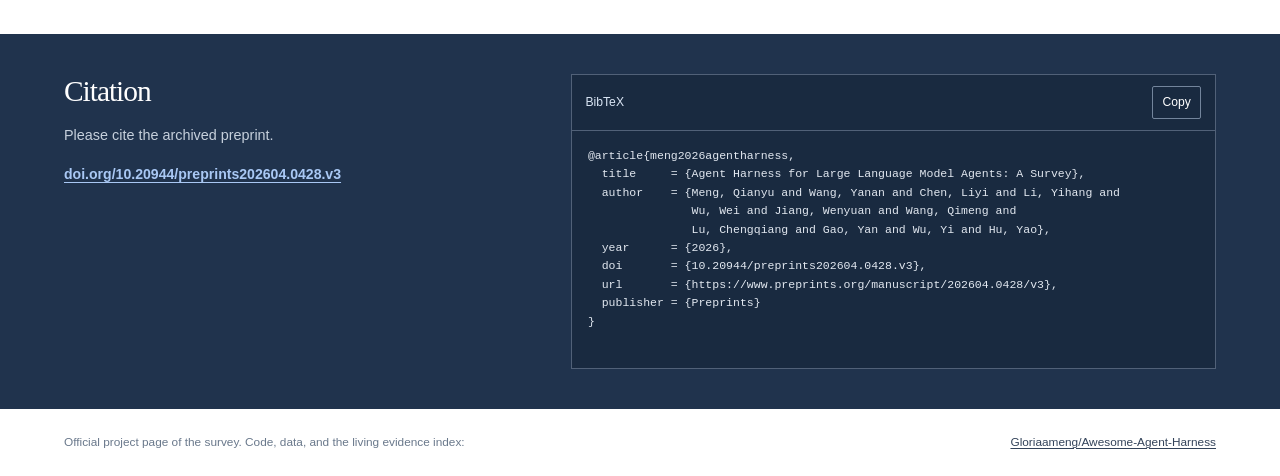
==== commit a63b68e9: "Restructure project page: static EN/ZH pages, scholar metadata, DOI author order Co-Authored-By: Cla" ====
--- a/docs/index.html
+++ b/docs/index.html
@@ -1,304 +1,348 @@
 <!doctype html>
 <html lang="en">
 <head>
-  <meta charset="utf-8">
-  <meta name="viewport" content="width=device-width, initial-scale=1">
-  <meta name="description" content="Agent harness survey covering LLM runtime architecture, 34 systems, six ETCSLV functions, and evaluation methods. Explore the paper and research index.">
-  <meta name="theme-color" content="#ffffff">
-  <title>Agent Harness Survey: LLM Architectures, Systems &amp; Evaluation</title>
-  <link rel="canonical" href="https://gloriaameng.github.io/Awesome-Agent-Harness/">
-  <meta property="og:type" content="article">
-  <meta property="og:site_name" content="Agent Harness Survey">
-  <meta property="og:title" content="Agent Harness for Large Language Model Agents: A Survey">
-  <meta property="og:description" content="Agent harness survey covering LLM runtime architecture, 34 systems, six ETCSLV functions, and evaluation methods. Explore the paper and research index.">
-  <meta property="og:url" content="https://gloriaameng.github.io/Awesome-Agent-Harness/">
-  <meta property="og:image" content="https://gloriaameng.github.io/Awesome-Agent-Harness/assets/architecture_p2_clean.png">
-  <meta property="og:image:width" content="1774">
-  <meta property="og:image:height" content="887">
-  <meta property="og:image:alt" content="Agent harness architecture: execution, tools, context, state, lifecycle and evaluation interface">
-  <meta name="twitter:card" content="summary_large_image">
-  <meta name="twitter:title" content="Agent Harness for Large Language Model Agents: A Survey">
-  <meta name="twitter:description" content="Agent harness survey covering LLM runtime architecture, 34 systems, six ETCSLV functions, and evaluation methods. Explore the paper and research index.">
-  <meta name="twitter:image" content="https://gloriaameng.github.io/Awesome-Agent-Harness/assets/architecture_p2_clean.png">
-  <script type="application/ld+json">
-  {
-  "@context": "https://schema.org",
-  "@type": "ScholarlyArticle",
-  "headline": "Agent Harness for Large Language Model Agents: A Survey",
-  "name": "Agent Harness for Large Language Model Agents: A Survey",
-  "description": "A survey of agent harness architecture, engineering problems, representative systems, and evaluation using the ETCSLV analytical framework.",
-  "author": [
-    {
-      "@type": "Person",
-      "name": "Qianyu Meng"
+<meta charset="utf-8">
+<meta name="viewport" content="width=device-width, initial-scale=1">
+<title>Agent Harness for Large Language Model Agents: A Survey</title>
+<meta name="description" content="Survey of the agent harness, the runtime around LLM agents. Defines six runtime functions (ETCSLV), compares 34 systems including Claude Code and Codex, and maps harness evaluation.">
+<link rel="canonical" href="https://gloriaameng.github.io/Awesome-Agent-Harness/">
+<link rel="alternate" hreflang="en" href="https://gloriaameng.github.io/Awesome-Agent-Harness/">
+<link rel="alternate" hreflang="zh-CN" href="https://gloriaameng.github.io/Awesome-Agent-Harness/zh/">
+<link rel="alternate" hreflang="x-default" href="https://gloriaameng.github.io/Awesome-Agent-Harness/">
+<meta name="theme-color" content="#ffffff">
+<meta name="citation_title" content="Agent Harness for Large Language Model Agents: A Survey">
+<meta name="citation_author" content="Meng, Qianyu"><meta name="citation_author_institution" content="Minzu University of China"><meta name="citation_author_institution" content="Xiaohongshu Inc."><meta name="citation_author" content="Wang, Yanan"><meta name="citation_author_institution" content="Dalian University of Technology"><meta name="citation_author_institution" content="Xiaohongshu Inc."><meta name="citation_author" content="Chen, Liyi"><meta name="citation_author_institution" content="Xiaohongshu Inc."><meta name="citation_author" content="Li, Yihang"><meta name="citation_author_institution" content="Xiaohongshu Inc."><meta name="citation_author" content="Wu, Wei"><meta name="citation_author_institution" content="Xiaohongshu Inc."><meta name="citation_author_institution" content="University of Science and Technology of China"><meta name="citation_author" content="Jiang, Wenyuan"><meta name="citation_author_institution" content="Xiaohongshu Inc."><meta name="citation_author_institution" content="University of Science and Technology of China"><meta name="citation_author" content="Wang, Qimeng"><meta name="citation_author_institution" content="Xiaohongshu Inc."><meta name="citation_author" content="Lu, Chengqiang"><meta name="citation_author_institution" content="Xiaohongshu Inc."><meta name="citation_author" content="Gao, Yan"><meta name="citation_author_institution" content="Xiaohongshu Inc."><meta name="citation_author" content="Wu, Yi"><meta name="citation_author_institution" content="Xiaohongshu Inc."><meta name="citation_author" content="Hu, Yao"><meta name="citation_author_institution" content="Xiaohongshu Inc.">
+<meta name="citation_publication_date" content="2026/04/07">
+<meta name="citation_online_date" content="2026/04/07">
+<meta name="citation_publisher" content="Preprints">
+<meta name="citation_doi" content="10.20944/preprints202604.0428.v3">
+<meta name="citation_pdf_url" content="https://raw.githubusercontent.com/Gloriaameng/Awesome-Agent-Harness/main/Agent_Harness_for_LLM_Agents__A_Survey__v4.pdf">
+<meta name="citation_abstract_html_url" content="https://gloriaameng.github.io/Awesome-Agent-Harness/">
+<meta name="citation_language" content="en">
+<meta property="og:type" content="article">
+<meta property="og:site_name" content="Agent Harness Survey">
+<meta property="og:locale" content="en_US">
+<meta property="og:title" content="Agent Harness for Large Language Model Agents: A Survey">
+<meta property="og:description" content="Survey of the agent harness, the runtime around LLM agents. Defines six runtime functions (ETCSLV), compares 34 systems including Claude Code and Codex, and maps harness evaluation.">
+<meta property="og:url" content="https://gloriaameng.github.io/Awesome-Agent-Harness/">
+<meta property="og:image" content="https://gloriaameng.github.io/Awesome-Agent-Harness/assets/architecture_p2_clean.png">
+<meta property="og:image:width" content="1774">
+<meta property="og:image:height" content="887">
+<meta property="og:image:alt" content="Agent harness architecture: the model, harness, and environment exchange inputs, actions, and observations; the harness comprises execution, tools, context, state, lifecycle, and evaluation interface.">
+<meta name="twitter:card" content="summary_large_image">
+<meta name="twitter:title" content="Agent Harness for Large Language Model Agents: A Survey">
+<meta name="twitter:description" content="Survey of the agent harness, the runtime around LLM agents. Defines six runtime functions (ETCSLV), compares 34 systems including Claude Code and Codex, and maps harness evaluation.">
+<meta name="twitter:image" content="https://gloriaameng.github.io/Awesome-Agent-Harness/assets/architecture_p2_clean.png">
+<link rel="preload" as="image" href="./assets/architecture_p2_clean.webp" type="image/webp" fetchpriority="high">
+<script type="application/ld+json">
+{
+ "@context": "https://schema.org",
+ "@type": "ScholarlyArticle",
+ "headline": "Agent Harness for Large Language Model Agents: A Survey",
+ "name": "Agent Harness for Large Language Model Agents: A Survey",
+ "abstract": "Large language model agents act through a runtime that assembles context, calls the model, routes tools, persists state, enforces policy, and records trajectories. We call this runtime the agent harness and argue that it is a consequential and frequently under-reported co-determinant of observed agent behavior. We therefore analyze results at the level of a model–harness–environment configuration, which also specifies permissions, resource budget, and evaluator. We decompose the harness into six recurrent responsibilities, H = (E, T, C, S, L, V): execution loop, tool registry, context manager, state store, lifecycle hooks, and evaluation interface. With this framework we code 34 systems against first-party documentation and source code, recording source, version, access date, and confidence for every rating, and examine Claude Code, Codex, DeepSeek Harness, and OpenClaw in depth. We then organize harness evaluation into six areas and distinguish four forms of harness adaptation, from within-run reflection to weight-level co-evolution.",
+ "author": [
+  {
+   "@type": "Person",
+   "name": "Qianyu Meng",
+   "affiliation": [
+    {
+     "@type": "Organization",
+     "name": "Minzu University of China"
     },
     {
-      "@type": "Person",
-      "name": "Yanan Wang"
+     "@type": "Organization",
+     "name": "Xiaohongshu Inc."
+    }
+   ]
+  },
+  {
+   "@type": "Person",
+   "name": "Yanan Wang",
+   "affiliation": [
+    {
+     "@type": "Organization",
+     "name": "Dalian University of Technology"
     },
     {
-      "@type": "Person",
-      "name": "Liyi Chen"
+     "@type": "Organization",
+     "name": "Xiaohongshu Inc."
+    }
+   ]
+  },
+  {
+   "@type": "Person",
+   "name": "Liyi Chen",
+   "affiliation": [
+    {
+     "@type": "Organization",
+     "name": "Xiaohongshu Inc."
+    }
+   ]
+  },
+  {
+   "@type": "Person",
+   "name": "Yihang Li",
+   "affiliation": [
+    {
+     "@type": "Organization",
+     "name": "Xiaohongshu Inc."
+    }
+   ]
+  },
+  {
+   "@type": "Person",
+   "name": "Wei Wu",
+   "affiliation": [
+    {
+     "@type": "Organization",
+     "name": "Xiaohongshu Inc."
     },
     {
-      "@type": "Person",
-      "name": "Wei Wu"
+     "@type": "Organization",
+     "name": "University of Science and Technology of China"
+    }
+   ]
+  },
+  {
+   "@type": "Person",
+   "name": "Wenyuan Jiang",
+   "affiliation": [
+    {
+     "@type": "Organization",
+     "name": "Xiaohongshu Inc."
     },
     {
-      "@type": "Person",
-      "name": "Yihang Li"
-    },
-    {
-      "@type": "Person",
-      "name": "Wenyuan Jiang"
-    },
-    {
-      "@type": "Person",
-      "name": "Qimeng Wang"
-    },
-    {
-      "@type": "Person",
-      "name": "Chengqiang Lu"
-    },
-    {
-      "@type": "Person",
-      "name": "Yan Gao"
-    },
-    {
-      "@type": "Person",
-      "name": "Yi Wu"
-    },
-    {
-      "@type": "Person",
-      "name": "Yao Hu"
-    }
-  ],
-  "identifier": {
-    "@type": "PropertyValue",
-    "propertyID": "DOI",
-    "value": "10.20944/preprints202604.0428.v3"
-  },
-  "url": "https://gloriaameng.github.io/Awesome-Agent-Harness/",
-  "sameAs": [
-    "https://doi.org/10.20944/preprints202604.0428.v3",
-    "https://www.preprints.org/manuscript/202604.0428/v3",
-    "https://github.com/Gloriaameng/Awesome-Agent-Harness"
-  ],
-  "image": "https://gloriaameng.github.io/Awesome-Agent-Harness/assets/architecture_p2_clean.png",
-  "keywords": [
-    "agent harness",
-    "LLM agents",
-    "large language model agents",
-    "survey",
-    "ETCSLV",
-    "agent runtime",
-    "harness engineering",
-    "agent evaluation"
-  ],
-  "inLanguage": "en",
-  "isAccessibleForFree": true,
-  "license": "https://creativecommons.org/licenses/by/4.0/",
-  "mainEntityOfPage": {
-    "@type": "WebPage",
-    "@id": "https://gloriaameng.github.io/Awesome-Agent-Harness/"
+     "@type": "Organization",
+     "name": "University of Science and Technology of China"
+    }
+   ]
+  },
+  {
+   "@type": "Person",
+   "name": "Qimeng Wang",
+   "affiliation": [
+    {
+     "@type": "Organization",
+     "name": "Xiaohongshu Inc."
+    }
+   ]
+  },
+  {
+   "@type": "Person",
+   "name": "Chengqiang Lu",
+   "affiliation": [
+    {
+     "@type": "Organization",
+     "name": "Xiaohongshu Inc."
+    }
+   ]
+  },
+  {
+   "@type": "Person",
+   "name": "Yan Gao",
+   "affiliation": [
+    {
+     "@type": "Organization",
+     "name": "Xiaohongshu Inc."
+    }
+   ]
+  },
+  {
+   "@type": "Person",
+   "name": "Yi Wu",
+   "affiliation": [
+    {
+     "@type": "Organization",
+     "name": "Xiaohongshu Inc."
+    }
+   ]
+  },
+  {
+   "@type": "Person",
+   "name": "Yao Hu",
+   "affiliation": [
+    {
+     "@type": "Organization",
+     "name": "Xiaohongshu Inc."
+    }
+   ]
   }
+ ],
+ "datePublished": "2026-04-07",
+ "dateModified": "2026-11-06",
+ "publisher": {
+  "@type": "Organization",
+  "name": "Preprints.org"
+ },
+ "identifier": {
+  "@type": "PropertyValue",
+  "propertyID": "DOI",
+  "value": "10.20944/preprints202604.0428.v3"
+ },
+ "url": "https://gloriaameng.github.io/Awesome-Agent-Harness/",
+ "sameAs": [
+  "https://doi.org/10.20944/preprints202604.0428.v3",
+  "https://www.preprints.org/manuscript/202604.0428/v3",
+  "https://github.com/Gloriaameng/Awesome-Agent-Harness",
+  "https://huggingface.co/datasets/GloriaaaM/LLM-Agent-Harness-Survey"
+ ],
+ "image": "https://gloriaameng.github.io/Awesome-Agent-Harness/assets/architecture_p2_clean.png",
+ "keywords": [
+  "agent harness",
+  "LLM agents",
+  "large language model agents",
+  "survey",
+  "ETCSLV",
+  "agent runtime",
+  "harness engineering",
+  "agent evaluation"
+ ],
+ "inLanguage": "en",
+ "isAccessibleForFree": true,
+ "license": "https://creativecommons.org/licenses/by/4.0/",
+ "mainEntityOfPage": {
+  "@type": "WebPage",
+  "@id": "https://gloriaameng.github.io/Awesome-Agent-Harness/"
+ }
 }
-  </script>
-  <link rel="stylesheet" href="./styles.css">
-  <script defer src="./systems-data.js"></script>
-  <script defer src="./app.js"></script>
+</script>
+<link rel="stylesheet" href="./styles.css">
+<script defer src="./app.js"></script>
 </head>
 <body>
-  <a class="skip-link" href="#main" data-i18n="skip">Skip to content</a>
-  <header class="site-header">
-    <a class="wordmark" href="#top" aria-label="Agent Harness survey home" data-i18n-aria="home">Agent Harness Survey</a>
-    <nav class="primary-nav" aria-label="Primary navigation" data-i18n-aria="primaryNav">
-      <a href="#argument" data-i18n="navArgument">Argument</a>
-      <a href="#framework" data-i18n="navFramework">Framework</a>
-      <a href="#systems" data-i18n="navSystems">Systems</a>
-      <a href="#evaluation" data-i18n="navEvaluation">Evaluation</a>
-      <a href="#latest-research" data-i18n="navResearch">Research</a>
-    </nav>
-    <div class="header-actions">
-      <a class="github-link" href="https://github.com/Gloriaameng/Awesome-Agent-Harness" target="_blank" rel="noopener noreferrer" data-i18n="github">GitHub repository</a>
-      <button class="language-toggle" type="button" id="language-toggle" aria-label="Switch language to Chinese" aria-pressed="false">中文</button>
-    </div>
-  </header>
-
-  <main id="main">
-    <section class="hero page-wrap" id="top" aria-labelledby="paper-title">
-      <div class="hero-copy">
-        <p class="project-line" data-i18n="projectLine">A survey of agent runtimes · 2026</p>
-        <h1 id="paper-title" data-i18n="title">Agent Harness for Large Language Model Agents: A Survey</h1>
-        <p class="authors">Qianyu Meng, Yanan Wang, Liyi Chen, Wei Wu, Yihang Li, Wenyuan Jiang, Qimeng Wang, Chengqiang Lu, Yan Gao, Yi Wu, Yao Hu</p>
-        <p class="affiliations" data-i18n="affiliations">Minzu University of China · Dalian University of Technology · Xiaohongshu Inc. · University of Science and Technology of China</p>
-        <p class="thesis" data-i18n="thesis">Agent capability should be analyzed at the model–harness–environment configuration level. The harness is a consequential and frequently under-reported co-determinant of observed behavior.</p>
-        <div class="paper-status" aria-label="Paper and project links" data-i18n-aria="paperLinks">
-          <a class="primary-link" href="https://github.com/Gloriaameng/Awesome-Agent-Harness/blob/main/Agent_Harness_for_LLM_Agents__A_Survey__v4.pdf" target="_blank" rel="noopener noreferrer" data-i18n="paperV4">Read Paper v4</a>
-          <a href="https://doi.org/10.20944/preprints202604.0428.v3" target="_blank" rel="noopener noreferrer" data-i18n="doiV3">DOI · archived v3</a>
-          <span class="revision-status" data-i18n="v5Status">Paper v5 in revision</span>
-        </div>
-      </div>
-      <figure class="hero-figure p2-figure"><a href="./assets/architecture_p2_clean.png" target="_blank" rel="noopener" data-i18n-title="openFigure"><img src="./assets/architecture_p2_clean.png" loading="lazy" alt="Agent harness architecture: execution, tools, context, state, lifecycle and evidence" data-i18n-alt="p2_0Alt"></a><figcaption data-i18n="p2_0Caption">The model, harness, and environment form a feedback loop of observation, inference, and action. Context management selects model inputs; execution and tools translate outputs into actions; persistent state connects successive turns. Lifecycle hooks intervene at execution boundaries, while the evaluation interface collects events and trajectories. Together, these mechanisms explain how runtime design shapes agent behavior.</figcaption></figure>
-    </section>
-
-    <section class="paper-section page-wrap" id="argument" aria-labelledby="argument-title">
-      <div class="section-heading">
-        <p class="section-kicker" data-i18n="argumentKicker">The paper</p>
-        <h2 id="argument-title" data-i18n="argumentTitle">A runtime layer made visible</h2>
-      </div>
-      <div class="argument-grid">
-        <div class="argument-lead">
-          <p data-i18n="argumentLead">The survey brings together first-party system evidence, controlled harness evaluations, and lifecycle studies to examine how the model, harness, and environment shape observed capability.</p>
-          <a class="text-link" href="https://github.com/Gloriaameng/Awesome-Agent-Harness" target="_blank" rel="noopener noreferrer" data-i18n="resourceIndex">Explore the living evidence index</a>
-        </div>
-        <h3 data-i18n="definitionTitle">What is an agent harness?</h3><p data-i18n="definitionText">An agent harness is the runtime software that connects a language model to tools and an environment. It manages the execution loop, assembles context, preserves state, controls actions, and records evidence for evaluation. This survey examines how these architectural choices shape agent behavior alongside the model and task environment.</p>
-<ol class="contribution-list" id="contributions"><li><strong>Joint unit of analysis</strong><span>Treat model behavior as a property of a named model–harness–environment configuration.</span></li><li><strong>Six-function framework</strong><span>Use ETCSLV to locate recurring runtime responsibilities without turning coverage into a score.</span></li><li><strong>Historical account</strong><span>Connect software testing, interactive environments, early agent patterns, and current runtimes.</span></li><li><strong>Evidence-coded landscape</strong><span>Compare 34 systems and examine four anchor cases through the same lens.</span></li><li><strong>Evaluation map</strong><span>Separate direct harness studies, evolving systems, lifecycle tests, protocols, infrastructure, and tasks.</span></li><li><strong>Research agenda</strong><span>Identify testable questions about state, authority, evaluation, and bounded runtime change.</span></li></ol>
-      </div>
-    </section>
-
-    <section class="framework-section" id="framework" aria-labelledby="framework-title">
-      <div class="page-wrap framework-wrap">
-        <div class="section-heading">
-          <p class="section-kicker" data-i18n="frameworkKicker">Analytical framework</p>
-          <h2 id="framework-title" data-i18n="frameworkTitle">Agent harness architecture: six runtime functions</h2>
-          <p class="section-intro" data-i18n="frameworkIntro">ETCSLV organizes six recurring runtime responsibilities and their interactions: execution, tools, context, state, lifecycle controls, and evaluation.</p>
-        </div>
-        <div class="function-picker" role="group" aria-label="ETCSLV functions" data-i18n-aria="etcslvLabel" id="function-picker"></div>
-        <div class="function-explanation" id="function-explanation" role="status" aria-live="polite"><strong>E · Execution loop.</strong> Orders model calls and actions, enforces stopping conditions, and handles retry, delegation, and recovery.</div>
-        <figure class="wide-figure lifecycle-figure p2-figure"><a href="./assets/step_state_p2.png" target="_blank" rel="noopener" data-i18n-title="openFigure"><img src="./assets/step_state_p2.png" loading="lazy" alt="Illustrative tool-using execution path" data-i18n-alt="p2_1Alt"></a><figcaption data-i18n="p2_1Caption">A tool-using execution path connects condition checks, authorization, dispatch, execution, and result commitment, with retry and recovery following failure. The lanes relate these stages to ETCSLV responsibilities, showing how a model decision becomes a traceable and recoverable action.</figcaption></figure>
-      </div>
-    </section>
-
-    <section class="paper-section page-wrap" id="history" aria-labelledby="history-title">
-<div class="section-heading"><p class="section-kicker" data-i18n="historyKicker">Historical evolution</p><h2 id="history-title" data-i18n="historyTitle">Where runtime responsibilities come from</h2></div>
-<figure class="wide-figure p2-figure"><a href="./assets/timeline_p2.png" target="_blank" rel="noopener" data-i18n-title="openFigure"><img src="./assets/timeline_p2.png" loading="lazy" alt="Historical evolution of agent harnesses" data-i18n-alt="p2_2Alt"></a><figcaption data-i18n="p2_2Caption">Contemporary harnesses draw on runtime ideas from software testing, interactive environments, and agent architectures. Representative contributions are organized by historical phase to trace how execution control, tool use, and state management became shared concerns in agent research.</figcaption></figure>
-</section>
-    <section class="paper-section page-wrap" id="systems" aria-labelledby="systems-title">
-      <div class="section-heading split-heading">
-        <div>
-          <p class="section-kicker" data-i18n="systemsKicker">System landscape</p>
-          <h2 id="systems-title" data-i18n="systemsTitle">Comparing 34 agent harness systems</h2>
-        </div>
-        <p class="section-intro" data-i18n="systemsIntro">Thirty-four systems assessed against the same six functions. The matrix cutoff is 2026-10-12; per-source access dates are shown in the evidence details. Ratings do not measure quality, adoption, or production maturity.</p>
-      </div>
-      <div class="case-synthesis"><h3 data-i18n="casesTitle">Four architectures, four design questions</h3><dl><dt>Claude Code</dt><dd data-i18n="caseClaude">Claude Code integrates repository exploration, editing, commands, and delegated work into a coding workflow. It shows how context selection and action approval shape the path from a user goal to a tested artifact.</dd><dt>Codex</dt><dd data-i18n="caseCodex">Codex connects model and tool events through an execution loop, persisted rollouts, and approval and sandbox controls. It makes the relationship between execution, recoverable state, and client interfaces central to architecture analysis.</dd><dt>DeepSeek Harness</dt><dd data-i18n="caseDeepSeek">DeepSeek Harness exposes runtime components through plugins, profiles, and patches. Typed tools, session events, and replaceable services make it a case for studying component boundaries and controlled runtime modification.</dd><dt>OpenClaw</dt><dd data-i18n="caseOpenClaw">OpenClaw coordinates messaging channels, persistent sessions, and scheduled work through a gateway. It extends the comparison to agents whose identity, state, and authority remain relevant across interactions and over time.</dd></dl></div><figure class="wide-figure taxonomy-figure p2-figure"><a href="./assets/landscape_p2.png" target="_blank" rel="noopener" data-i18n-title="openFigure"><img src="./assets/landscape_p2.png" loading="lazy" alt="Five runtime comparison groups and four adjacent analysis units" data-i18n-alt="p2_3Alt"></a><figcaption data-i18n="p2_3Caption">The landscape distinguishes five groups of runtime systems from four adjacent research units. The former constitute the 34-system comparison; the latter supply capability modules, protocol and sandbox infrastructure, evaluation infrastructure, and task environments. This distinction connects complementary contributions while clarifying the unit of comparison.</figcaption></figure>
-<details class="figure-overview"><summary data-i18n="coverageOverview">View the full component-coverage figure</summary><figure class="wide-figure coverage-figure p2-figure"><a href="./assets/component_matrix_p2.svg" target="_blank" rel="noopener" data-i18n-title="openFigure"><img src="./assets/component_matrix_p2.svg" loading="lazy" alt="Documentation-backed component coverage for 34 systems" data-i18n-alt="p2_4Alt"></a><figcaption data-i18n="p2_4Caption">Documented coverage of execution, tools, context, state, lifecycle, and evaluation interfaces across 34 systems. F, P, A, and ? denote Full, Partial, Absent, and Unverified. Rows show each system’s allocation of responsibilities; columns support comparison of the same function across systems. Supporting sources appear in the table below.</figcaption></figure></details>
-      <div class="matrix-controls" aria-label="Filter system matrix" data-i18n-aria="matrixControls">
-        <label class="search-label" for="system-search" data-i18n="searchLabel">Find a system</label>
-        <input id="system-search" type="search" autocomplete="off" data-i18n-placeholder="searchPlaceholder" placeholder="Search by name">
-        <label class="filter-label" for="category-filter" data-i18n="groupLabel">Group</label>
-        <select id="category-filter">
-          <option value="all" data-i18n="allGroups">All groups</option>
-          <option value="anchor" data-i18n="groupAnchor">Anchor systems</option>
-          <option value="coding" data-i18n="groupCoding">Coding harnesses</option>
-          <option value="runtime" data-i18n="groupRuntime">General runtimes</option>
-          <option value="persistent" data-i18n="groupPersistent">Persistent, meta, and operational</option>
-          <option value="workplace" data-i18n="groupWorkplace">Workplace and personal agents</option>
-        </select>
-        <label class="filter-label" for="rating-filter" data-i18n="ratingLabel">Contains rating</label>
-        <select id="rating-filter">
-          <option value="all" data-i18n="anyRating">Any rating</option>
-          <option value="Full" data-i18n="ratingFull">Full</option>
-          <option value="Partial" data-i18n="ratingPartial">Partial</option>
-          <option value="Absent" data-i18n="ratingAbsent">Absent</option>
-          <option value="Unverified" data-i18n="ratingUnverified">Unverified</option>
-        </select>
-        <p id="matrix-count" class="matrix-count" aria-live="polite"></p>
-      </div>
-      <div class="legend" aria-label="Rating legend" data-i18n-aria="ratingLegend">
-        <span><b class="rating-dot full">F</b><span data-i18n="legendFull">Full · built in and documented</span></span>
-        <span><b class="rating-dot partial">P</b><span data-i18n="legendPartial">Partial · limited, optional, or delegated</span></span>
-        <span><b class="rating-dot absent">A</b><span data-i18n="legendAbsent">Absent · explicitly not provided</span></span>
-        <span><b class="rating-dot unverified">U</b><span data-i18n="legendUnverified">Unverified · public evidence insufficient</span></span>
-      </div>
-<div class="group-actions"><button type="button" id="expand-groups" data-i18n="expandGroups">Expand all groups</button><button type="button" id="collapse-groups" data-i18n="collapseGroups">Collapse all groups</button></div>
-      <div class="table-scroll" tabindex="0" role="region" aria-label="Scrollable system evidence matrix" data-i18n-aria="matrixRegion">
-        <table class="system-table">
-          <thead><tr>
-            <th scope="col" data-i18n="thSystem">System</th>
-            <th scope="col" title="Execution" data-i18n-title="titleE">E</th><th scope="col" title="Tools" data-i18n-title="titleT">T</th><th scope="col" title="Context" data-i18n-title="titleC">C</th><th scope="col" title="State" data-i18n-title="titleS">S</th><th scope="col" title="Lifecycle" data-i18n-title="titleL">L</th><th scope="col" title="Evaluation interface" data-i18n-title="titleV">V</th>
-            <th scope="col" data-i18n="thEvidence">Evidence</th>
-          </tr></thead>
-          <tbody id="system-rows"></tbody>
-        </table>
-      </div>
-      <p class="matrix-note" data-i18n="matrixNote">The comparison set is evidence-driven, not a ranking. Expand a row to inspect first-party sources, version identifiers, confidence, and access date for each component.</p>
-      <p class="data-download"><a href="./systems.json" download="agent-harness-system-evidence.json" data-i18n="downloadMatrix">Download the matrix data (JSON)</a></p>
-    </section>
-
-    <section class="paper-section page-wrap" id="engineering" aria-labelledby="engineering-title">
-<div class="section-heading"><p class="section-kicker" data-i18n="engineeringKicker">Cross-cutting engineering</p><h2 id="engineering-title" data-i18n="engineeringTitle">Tools and collaboration carry runtime obligations</h2></div>
-<h3 data-i18n="toolsTitle">Tool governance across the execution loop</h3>
-<figure class="wide-figure p2-figure"><a href="./assets/tool_governance_p2.png" target="_blank" rel="noopener" data-i18n-title="openFigure"><img src="./assets/tool_governance_p2.png" loading="lazy" alt="Tool governance across the execution lifecycle" data-i18n-alt="p2_6Alt"></a><figcaption data-i18n="p2_6Caption">Tool governance spans registration, selection, dispatch, execution, result handling, and recovery. Interface contracts, authorization, isolation, and result checks appear at their respective execution stages, showing how reliable tool use depends on coordinated controls throughout the action path.</figcaption></figure><h3 data-i18n="coordinationTitle">Coordination patterns and responsibility boundaries</h3><figure class="wide-figure p2-figure"><a href="./assets/multi_agent_topology_p2.png" target="_blank" rel="noopener" data-i18n-title="openFigure"><img src="./assets/multi_agent_topology_p2.png" loading="lazy" alt="Multi-agent coordination patterns and runtime responsibilities" data-i18n-alt="p2_7Alt"></a><figcaption data-i18n="p2_7Caption">Multi-agent organization determines how tasks are delegated, information is exchanged, and results are combined. The diagram compares identity, authority, shared-state, and recording responsibilities across coordination patterns, connecting topology to runtime design.</figcaption></figure>
-</section>
-    <section class="evaluation-section" id="evaluation" aria-labelledby="evaluation-title">
-      <div class="page-wrap">
-        <div class="section-heading split-heading">
-          <div><p class="section-kicker" data-i18n="evaluationKicker">Evaluation landscape</p><h2 id="evaluation-title" data-i18n="evaluationTitle">Agent harness evaluation: six research areas</h2></div>
-          <p class="section-intro" data-i18n="evaluationIntro">Six research questions organize the evaluation literature, connecting benchmark suites, evaluation methods, and the infrastructure needed to run them.</p>
-        </div>
-        <figure class="wide-figure evaluation-figure p2-figure"><a href="./assets/evaluation_attribution_p2.png" target="_blank" rel="noopener" data-i18n-title="openFigure"><img src="./assets/evaluation_attribution_p2.png" loading="lazy" alt="Three sources of evaluation attribution risk" data-i18n-alt="p2_5Alt"></a><figcaption data-i18n="p2_5Caption">Environment changes, task ambiguity, and harness configuration shape the interpretation of evaluation results. The diagram connects these attribution problems to controls and diagnostic methods, explaining why agent comparisons need to specify model, runtime, and environment conditions together.</figcaption></figure>
-        <div class="evaluation-list" id="evaluation-list"><article class="evaluation-area"><h3>Harness effects</h3><p>Compare runtime configurations or isolate components while controlling the model and task conditions.</p><ul class="benchmark-links"><li><a href="https://arxiv.org/abs/2605.27922" target="_blank" rel="noopener noreferrer">Harness-Bench</a></li><li><a href="https://arxiv.org/abs/2609.32459" target="_blank" rel="noopener noreferrer">Beyond the Model</a></li><li><a href="https://arxiv.org/abs/2609.38137" target="_blank" rel="noopener noreferrer">LongHarness Bench</a></li><li><a href="https://arxiv.org/abs/2608.15008" target="_blank" rel="noopener noreferrer">Harness the Memory</a></li><li><a href="https://arxiv.org/abs/2605.10912" target="_blank" rel="noopener noreferrer">WildClawBench</a></li></ul></article><article class="evaluation-area"><h3>Harness evolution and continual evaluation</h3><p>Measure adaptation and retention as tools, skills, sessions, or runtime components change.</p><ul class="benchmark-links"><li><a href="https://arxiv.org/abs/2609.04280" target="_blank" rel="noopener noreferrer">EvoHarnessBench</a></li><li><a href="https://arxiv.org/abs/2605.23904" target="_blank" rel="noopener noreferrer">SkillOpt</a></li><li><a href="https://arxiv.org/abs/2609.32391" target="_blank" rel="noopener noreferrer">SCLATE</a></li><li><a href="https://arxiv.org/abs/2608.15763" target="_blank" rel="noopener noreferrer">TaoLive</a></li><li><a href="https://arxiv.org/abs/2603.28052" target="_blank" rel="noopener noreferrer">Meta-Harness</a></li><li><a href="https://arxiv.org/abs/2603.03329" target="_blank" rel="noopener noreferrer">AutoHarness</a></li><li><a href="https://arxiv.org/abs/2602.22480" target="_blank" rel="noopener noreferrer">VeRO</a></li><li><a href="https://arxiv.org/abs/2610.13361" target="_blank" rel="noopener noreferrer">AgentSWE</a></li></ul></article><article class="evaluation-area"><h3>Lifecycle, security, and audit</h3><p>Probe permissions, attack effects, recovery, and whether records support independent review.</p><ul class="benchmark-links"><li><a href="https://arxiv.org/abs/2608.17597" target="_blank" rel="noopener noreferrer">HarnessRisk</a></li><li><a href="https://arxiv.org/abs/2610.07639" target="_blank" rel="noopener noreferrer">HarnessSecurity-Bench</a></li><li><a href="https://arxiv.org/abs/2609.32495" target="_blank" rel="noopener noreferrer">Hearsay</a></li><li><a href="https://arxiv.org/abs/2603.02277" target="_blank" rel="noopener noreferrer">SandboxEscapeBench</a></li><li><a href="https://arxiv.org/abs/2605.14271" target="_blank" rel="noopener noreferrer">HarnessAudit-Bench</a></li></ul></article><article class="evaluation-area"><h3>Long-horizon loops and recovery</h3><p>Test sustained progress, accumulated obligations, and recovery from partial failures.</p><ul class="benchmark-links"><li><a href="https://arxiv.org/abs/2608.00267" target="_blank" rel="noopener noreferrer">LoopsBench</a></li><li><a href="https://arxiv.org/abs/2607.08964" target="_blank" rel="noopener noreferrer">Long-Horizon-Terminal-Bench</a></li><li><a href="https://arxiv.org/abs/2605.14415" target="_blank" rel="noopener noreferrer">SWE-Chain</a></li><li><a href="https://arxiv.org/abs/2607.02606" target="_blank" rel="noopener noreferrer">ChainSWE</a></li><li><a href="https://arxiv.org/abs/2508.11027" target="_blank" rel="noopener noreferrer">Hell or High Water</a></li></ul></article><article class="evaluation-area"><h3>Protocol and tool substrate</h3><p>Separate protocol conformance, tool selection, execution, and verified effects.</p><ul class="benchmark-links"><li><a href="https://arxiv.org/abs/2607.20531" target="_blank" rel="noopener noreferrer">DynamicMCPBench</a></li><li><a href="https://arxiv.org/abs/2508.20453" target="_blank" rel="noopener noreferrer">MCP-Bench</a></li><li><a href="https://arxiv.org/abs/2509.09734" target="_blank" rel="noopener noreferrer">MCP-AgentBench</a></li><li><a href="https://arxiv.org/abs/2512.24565" target="_blank" rel="noopener noreferrer">MCPAgentBench</a></li></ul></article><article class="evaluation-area"><h3>Evaluation infrastructure</h3><p>Provide repeatable runs, interchangeable agents, environments, traces, and graders.</p><ul class="benchmark-links"><li><a href="https://arxiv.org/abs/2607.13705" target="_blank" rel="noopener noreferrer">AgentCompass</a></li><li><a href="https://github.com/harbor-framework/harbor" target="_blank" rel="noopener noreferrer">Harbor</a></li><li><a href="https://arxiv.org/abs/2510.11977" target="_blank" rel="noopener noreferrer">HAL</a></li></ul></article></div>
-        <p class="task-environment-note" data-i18n="taskEnvironmentNote">Task environments such as OSWorld, WebArena, GAIA, and SWE-bench remain essential. They measure configured-system task performance; a harness-effect study adds controls that isolate runtime changes.</p>
-      </div>
-    </section>
-
-    <section class="latest-section" id="latest-research" aria-labelledby="latest-title">
-      <div class="page-wrap">
-        <div class="section-heading split-heading">
-          <div><p class="section-kicker" data-i18n="latestKicker">Literature update</p><h2 id="latest-title" data-i18n="latestTitle">Selected research updates</h2></div>
-          <p class="section-intro" data-i18n="latestIntro">Seven studies added on 18 October 2026 cover benchmarks, methods, implementation testing, and security.</p>
-        </div>
-        <div class="latest-list" id="latest-list"><article class="latest-item"><p class="latest-kind">Benchmark</p><h3><a href="https://arxiv.org/abs/2610.20344" target="_blank" rel="noopener noreferrer">Doc2Harness: Benchmarking LLMs on Long-Horizon Harness Engineering of Coding Agents</a></h3><p class="latest-description">Benchmarks coding agents on long-horizon harness-engineering work.</p></article><article class="latest-item"><p class="latest-kind">Benchmark and decision method</p><h3><a href="https://arxiv.org/abs/2610.21412" target="_blank" rel="noopener noreferrer">JevAgentHarness: Benchmarking, Deploying and Training Decision Models That Share Control with LLMs</a></h3><p class="latest-description">Combines a benchmark with decision-model training for control delegation between an LLM and runtime.</p></article><article class="latest-item"><p class="latest-kind">Implementation testing</p><h3><a href="https://arxiv.org/abs/2610.04921" target="_blank" rel="noopener noreferrer">Complex Agents, Shallow Tests: Demystifying and Enhancing Test Adequacy of Agent Harness in the Wild</a></h3><p class="latest-description">Studies contract-aware testing of harness implementations and test adequacy.</p></article><article class="latest-item"><p class="latest-kind">Security benchmark</p><h3><a href="https://arxiv.org/abs/2608.06984" target="_blank" rel="noopener noreferrer">HarnessSafe: Evaluating Safety Across Persistent Carriers in Agent Harnesses</a></h3><p class="latest-description">Evaluates safety risks as information and behavior persist across harness carriers.</p></article><article class="latest-item"><p class="latest-kind">Optimization method</p><h3><a href="https://arxiv.org/abs/2609.38291" target="_blank" rel="noopener noreferrer">HARDE: Optimizing Agent Harnesses for Runtime Risk Detection and Execution Control</a></h3><p class="latest-description">Presents security-oriented harness optimization; it is a method, not a benchmark suite.</p></article><article class="latest-item"><p class="latest-kind">Search method</p><h3><a href="https://arxiv.org/abs/2610.05382" target="_blank" rel="noopener noreferrer">Harness-Search: Guiding Long-Horizon Search through Multi-Agent Coordination</a></h3><p class="latest-description">Studies evidence retrieval for long-horizon search; its claim is search-specific, not a general coding-harness result.</p></article><article class="latest-item"><p class="latest-kind">Evaluated system</p><h3><a href="https://arxiv.org/abs/2608.01964" target="_blank" rel="noopener noreferrer">LongHorizon-Harness: Advancing Long-Horizon Agents for Real-World Tasks</a></h3><p class="latest-description">Evaluates an outer Manage–Execute–Audit execution system; this paper is distinct from the versioned software snapshot in the system matrix.</p></article></div>
-      </div>
-    </section>
-
-    <section class="paper-section page-wrap" id="evolution" aria-labelledby="evolution-title">
-<div class="section-heading"><p class="section-kicker" data-i18n="evolutionKicker">Harness evolution</p><h2 id="evolution-title" data-i18n="evolutionTitle">How harnesses change through experience</h2></div>
-<p data-i18n="evolutionIntro">Harness evolution operates on different objects: reusable skills, executable runtime code, or the model and runtime together. The survey compares what changes, which feedback guides the change, and how improvements are evaluated.</p><div class="table-scroll"><table class="evolution-table"><thead><tr><th data-i18n="evoWork">Work</th><th data-i18n="evoObject">Object of change</th><th data-i18n="evoQuestion">Role in the comparison</th></tr></thead><tbody><tr><th scope="row"><a href="https://arxiv.org/abs/2605.23904">SkillOpt</a></th><td data-i18n="evoSkill">Reusable skill text</td><td data-i18n="evoSkillQ">How can rollout feedback guide persistent skill edits?</td></tr><tr><th scope="row"><a href="https://arxiv.org/abs/2603.28052">Meta-Harness</a></th><td data-i18n="evoCode">Executable harness code</td><td data-i18n="evoCodeQ">How can traces and task scores guide runtime implementation search?</td></tr><tr><th scope="row"><a href="https://arxiv.org/abs/2603.03329">AutoHarness</a></th><td data-i18n="evoAuto">Task-specific harness and policy code</td><td data-i18n="evoAutoQ">How can environment feedback guide action-validating code?</td></tr><tr><th scope="row"><a href="https://arxiv.org/abs/2609.04280">EvoHarnessBench</a></th><td data-i18n="evoBench">Changing tools, skills, and agent configurations</td><td data-i18n="evoBenchQ">How are adaptation and retention measured across stages?</td></tr><tr><th scope="row"><a href="https://arxiv.org/abs/2608.15763">TaoLive</a></th><td data-i18n="evoTao">Model weights and runtime components</td><td data-i18n="evoTaoQ">How does model training interact with a changing harness?</td></tr></tbody></table></div><details class="figure-overview"><summary data-i18n="evolutionFigure">Inspect the Meta-Harness code-optimization loop</summary><figure class="wide-figure p2-figure"><a href="./assets/meta_harness_p2.png" target="_blank" rel="noopener" data-i18n-title="openFigure"><img src="./assets/meta_harness_p2.png" loading="lazy" alt="Reported Meta-Harness code-evaluation-history feedback loop" data-i18n-alt="p2_8Alt"></a><figcaption data-i18n="p2_8Caption">Meta-Harness connects candidate code, task evaluation, execution traces, and accumulated history in an optimization loop. It illustrates one route to harness evolution: translating execution experience into persistent implementation changes and assessing those changes in subsequent evaluations.</figcaption></figure></details>
-</section>
-    <section class="paper-section page-wrap agenda-section" id="agenda" aria-labelledby="agenda-title">
-      <div class="agenda-grid">
-        <div>
-          <p class="section-kicker" data-i18n="agendaKicker">Research agenda</p>
-          <h2 id="agenda-title" data-i18n="agendaTitle">From component coverage to testable effects</h2>
-          <p class="section-intro" data-i18n="agendaIntro">The research agenda moves from documenting components to testing how their interactions shape task performance, state continuity, authority, and adaptation.</p>
-          <ul class="agenda-list" id="agenda-list"><li><strong>Configuration effects.</strong> Measure model, harness, environment, and policy interactions under matched conditions.</li><li><strong>State continuity.</strong> Test what survives compaction, restart, conflict, revocation, and deletion.</li><li><strong>Independent evaluation.</strong> Connect trajectories to environment outcomes and records outside the agent’s control.</li><li><strong>Bounded evolution.</strong> Evaluate versioned changes on held-out, out-of-distribution, regression, and safety tasks.</li></ul>
-        </div>
-
-      </div>
-    </section>
-
-    <section class="citation-band" id="cite" aria-labelledby="cite-title">
-      <div class="page-wrap citation-grid">
-        <div>
-          <p class="section-kicker" data-i18n="citationKicker">Citation</p>
-          <h2 id="cite-title" data-i18n="citationTitle">Paper versions and citation</h2>
-          <p class="citation-note" data-i18n="citationNote">The repository PDF is v4; the DOI points to archived v3; v5 is in revision.</p>
-          <a class="text-link" href="https://doi.org/10.20944/preprints202604.0428.v3" target="_blank" rel="noopener noreferrer" data-i18n="doiLink">Open DOI record</a>
-        </div>
-        <div class="bibtex-block">
-          <div class="bibtex-heading"><span>BibTeX</span><button type="button" id="copy-citation" data-i18n="copyCitation">Copy citation</button></div>
-          <pre><code id="bibtex">@article{meng2026agentharness,
+<a class="skip-link" href="#main">Skip to content</a>
+<header class="site-header">
+  <a class="wordmark" href="#top">Agent Harness Survey</a>
+  <nav class="primary-nav" aria-label="Primary"><a href="#overview">Overview</a><a href="#framework">Framework</a><a href="#systems">Systems</a><a href="#evaluation">Evaluation</a><a href="#cite">Citation</a></nav>
+  <div class="header-actions">
+    <a class="github-link" href="https://github.com/Gloriaameng/Awesome-Agent-Harness" rel="noopener">GitHub</a>
+    <a class="language-toggle" href="zh/" hreflang="zh-CN" lang="zh-CN" aria-label="阅读中文版">中文</a>
+  </div>
+</header>
+<main id="main">
+<section class="hero page-wrap" id="top" aria-labelledby="paper-title">
+  <div class="hero-copy">
+    <p class="project-line">Survey · Preprint 2026</p>
+    <h1 id="paper-title" lang="en">Agent Harness for Large Language Model Agents: A Survey</h1>
+    
+    <p class="authors"><span class="author">Qianyu Meng<sup>1,3*</sup></span>, <span class="author">Yanan Wang<sup>2,3*</sup></span>, <span class="author">Liyi Chen<sup>3†</sup></span>, <span class="author">Yihang Li<sup>3</sup></span>, <span class="author">Wei Wu<sup>3,4</sup></span>, <span class="author">Wenyuan Jiang<sup>3,4</sup></span>, <span class="author">Qimeng Wang<sup>3</sup></span>, <span class="author">Chengqiang Lu<sup>3</sup></span>, <span class="author">Yan Gao<sup>3</sup></span>, <span class="author">Yi Wu<sup>3</sup></span>, <span class="author">Yao Hu<sup>3</sup></span></p>
+    <p class="affiliations"><span><sup>1</sup>Minzu University of China</span> <span><sup>2</sup>Dalian University of Technology</span> <span><sup>3</sup>Xiaohongshu Inc.</span> <span><sup>4</sup>University of Science and Technology of China</span></p>
+    <p class="author-notes"><sup>*</sup>Equal contribution · <sup>†</sup>Corresponding author</p>
+    <div class="paper-status"><a class="primary-link" href="https://github.com/Gloriaameng/Awesome-Agent-Harness/blob/main/Agent_Harness_for_LLM_Agents__A_Survey__v4.pdf" rel="noopener">Paper (PDF)</a><a class="" href="https://doi.org/10.20944/preprints202604.0428.v3" rel="noopener">DOI</a><a class="" href="https://github.com/Gloriaameng/Awesome-Agent-Harness" rel="noopener">Code &amp; Index</a><a class="" href="https://huggingface.co/datasets/GloriaaaM/LLM-Agent-Harness-Survey" rel="noopener">Dataset</a><a class="" href="#cite">BibTeX</a></div>
+    <p class="thesis"><strong>TL;DR:</strong> Agent behavior is a property of the model–harness–environment configuration, not of the model alone. We define the agent harness, decompose it into six runtime functions (ETCSLV), code 34 systems against first-party evidence, and map how harness effects are evaluated.</p>
+  </div>
+  <figure class="hero-figure p2-figure"><a href="./assets/architecture_p2_clean.png" title="Open full-size figure"><picture><source srcset="./assets/architecture_p2_clean.webp" type="image/webp"><img src="./assets/architecture_p2_clean.png" width="1774" height="887" fetchpriority="high" alt="Agent harness architecture: the model, harness, and environment exchange inputs, actions, and observations; the harness comprises execution, tools, context, state, lifecycle, and evaluation interface."></picture></a><figcaption>The model, harness, and environment as a closed loop. The context manager selects model inputs; the execution loop and tool registry turn outputs into actions; the state store connects turns; lifecycle hooks act at execution boundaries; the evaluation interface records events and trajectories.</figcaption></figure>
+</section>
+
+<section class="paper-section page-wrap" id="overview" aria-labelledby="overview-title">
+  <div class="section-heading"><h2 id="overview-title">Overview</h2></div>
+  <div class="overview-text"><p>Large language model agents act through a runtime that assembles context, calls the model, routes tools, persists state, enforces policy, and records trajectories. We call this runtime the <em>agent harness</em> and argue that it is a consequential and frequently under-reported co-determinant of observed agent behavior. We therefore analyze results at the level of a model–harness–environment configuration, which also specifies permissions, resource budget, and evaluator.</p><p>We decompose the harness into six recurrent responsibilities, <span class="math">H = (E, T, C, S, L, V)</span>: execution loop, tool registry, context manager, state store, lifecycle hooks, and evaluation interface. With this framework we code 34 systems against first-party documentation and source code, recording source, version, access date, and confidence for every rating, and examine Claude Code, Codex, DeepSeek Harness, and OpenClaw in depth. We then organize harness evaluation into six areas and distinguish four forms of harness adaptation, from within-run reflection to weight-level co-evolution.</p></div>
+</section>
+
+<section class="paper-section page-wrap" id="definition" aria-labelledby="definition-title">
+  <div class="section-heading"><h2 id="definition-title">What Is an Agent Harness?</h2></div>
+  <p class="lead-text">An agent harness is the runtime software between a language model and its environment. It runs the execution loop, assembles context, exposes and governs tools, persists state, and records the evidence an evaluator needs.</p>
+  <div class="two-col">
+    <div class="survey-explanation"><h3>Example: fixing a failing test</h3><p>The model proposes an edit. The harness decides which files and instructions the model sees, exposes edit and shell tools, checks approval, runs the test, and returns the output. If the run is interrupted, the harness must restore enough state to resume without repeating completed actions. A failed run can originate in the model&#x27;s decision, missing context, an unavailable tool, or the recovery policy; the final answer alone does not distinguish them.</p></div>
+    <div><h3>Harness, framework, scaffold, and MCP</h3><dl class="concept-definitions"><dt>Harness</dt><dd>The configured runtime that carries an agent through repeated model calls, actions, state transitions, and completion.</dd><dt>Framework / SDK</dt><dd>Reusable components for building a runtime. A deployed harness combines them with application-specific policies and services.</dd><dt>Scaffold</dt><dd>Prompts and workflow structures that organize model behavior. The term overlaps with harness; the survey makes execution and governance responsibilities explicit.</dd><dt>MCP</dt><dd>A protocol connecting clients to tool and resource providers. The harness still decides how those capabilities enter the execution loop and permission policy.</dd></dl></div>
+  </div>
+</section>
+
+<section class="framework-section" id="framework" aria-labelledby="framework-title">
+  <div class="page-wrap framework-wrap">
+    <div class="section-heading"><h2 id="framework-title">ETCSLV: Six Runtime Functions of an Agent Harness</h2><p class="section-intro">ETCSLV names six responsibilities that recur across public harness architectures. It locates where a responsibility is implemented; it is not a maturity score.</p></div>
+    <dl class="function-grid"><div class="function-card"><dt><span class="function-code">E</span> Execution loop</dt><dd>Orders model calls and actions, enforces stopping conditions, and handles retry, delegation, and recovery.</dd></div><div class="function-card"><dt><span class="function-code">T</span> Tool registry</dt><dd>Defines the actions visible to the model, their argument schemas, routing, result handling, and execution contracts.</dd></div><div class="function-card"><dt><span class="function-code">C</span> Context manager</dt><dd>Selects and transforms instructions, history, observations, retrieved content, and summaries for each model call.</dd></div><div class="function-card"><dt><span class="function-code">S</span> State store</dt><dd>Persists conversations, workspaces, checkpoints, memory, and pending operations across turns and restarts.</dd></div><div class="function-card"><dt><span class="function-code">L</span> Lifecycle hooks</dt><dd>Apply permissions, approvals, credentials, sandboxing, and audit before and after execution steps.</dd></div><div class="function-card"><dt><span class="function-code">V</span> Evaluation interface</dt><dd>Exposes trajectories, state, outcomes, cost, and configuration metadata to an evaluator.</dd></div></dl>
+    <figure class="wide-figure lifecycle-figure p2-figure"><a href="./assets/step_state_p2.png" title="Open full-size figure"><picture><source srcset="./assets/step_state_p2.webp" type="image/webp"><img src="./assets/step_state_p2.png" width="1678" height="937" loading="lazy" decoding="async" alt="State machine of a tool-using execution path: observing, invoking the model, dispatching a tool, awaiting the result, and committing state, with a retry path on tool error."></picture></a><figcaption>A tool-using execution path: observe, invoke the model, dispatch a tool, await the result, and commit state, with retry on tool error. Lanes map each state to its ETCSLV function.</figcaption></figure>
+    <h3>Origins</h3>
+    <p>Contemporary harnesses combine runtime ideas from three lineages: software test harnesses, interactive environments, and LLM agent architectures.</p>
+    <figure class="wide-figure p2-figure"><a href="./assets/timeline_p2.png" title="Open full-size figure"><picture><source srcset="./assets/timeline_p2.webp" type="image/webp"><img src="./assets/timeline_p2.png" width="1800" height="672" loading="lazy" decoding="async" alt="Timeline of representative work from software testing, interactive environments, and agent architectures leading to current agent harnesses."></picture></a><figcaption>Representative contributions by historical phase, tracing how execution control, tool use, and state management became shared concerns.</figcaption></figure>
+  </div>
+</section>
+
+<section class="paper-section page-wrap" id="systems" aria-labelledby="systems-title">
+  <div class="section-heading"><h2 id="systems-title">34 Agent Harness Systems Compared</h2><p class="section-intro">We code 34 systems against the six ETCSLV functions using first-party documentation and source code. Each rating records its source, version or commit, access date, and confidence. Snapshot: 12 October 2026.</p></div>
+  <figure class="wide-figure taxonomy-figure p2-figure"><a href="./assets/landscape_p2.png" title="Open full-size figure"><picture><source srcset="./assets/landscape_p2.webp" type="image/webp"><img src="./assets/landscape_p2.png" width="1678" height="937" loading="lazy" decoding="async" alt="Five groups of runtime systems and four adjacent analysis units."></picture></a><figcaption>Five groups of runtime systems form the 34-system comparison. Capability modules, protocol and sandbox infrastructure, evaluation infrastructure, and task environments are analyzed as separate units.</figcaption></figure>
+  <h3>Findings</h3>
+  <ul class="finding-grid"><li class="finding-card"><p class="finding-metric"><span class="finding-value">34 / 34</span><span class="finding-code">E</span></p><p>All 34 systems document an execution loop; this follows from the inclusion criteria.</p></li><li class="finding-card"><p class="finding-metric"><span class="finding-value">14 · 18 · 2</span><span class="finding-code">V</span></p><p>The evaluation interface differentiates systems most: rated Full in 14, Partial in 18, and Unverified in 2.</p></li><li class="finding-card"><p class="finding-metric"><span class="finding-value">3 ≠ 1</span><span class="finding-code">S · V</span></p><p>A transcript, a resumable session, and a reusable evaluation interface serve different purposes and are rated separately.</p></li></ul>
+  <h3>Four anchor cases</h3>
+  <ul class="case-grid"><li class="case-card"><h4>Claude Code</h4><span class="case-layer">Product</span><p>Integrates repository exploration, editing, command execution, and delegated subagents into one coding workflow. The case shows how context selection and action approval shape the path from a goal to a tested change.</p></li><li class="case-card"><h4>Codex</h4><span class="case-layer">Runtime</span><p>Connects model and tool events through an execution loop with persisted rollouts, approval, and sandbox controls. The case centers on recoverable state across client surfaces.</p></li><li class="case-card"><h4>DeepSeek Harness</h4><span class="case-layer">Plugin</span><p>Exposes runtime components through plugins, profiles, and patches. The case concerns component boundaries and controlled runtime modification.</p></li><li class="case-card"><h4>OpenClaw</h4><span class="case-layer">Gateway</span><p>Coordinates messaging channels, persistent sessions, and scheduled work through a gateway. The case extends the analysis to identity, state, and authority that persist across interactions.</p></li></ul>
+  <p class="case-summary">The four systems place the same function in different layers: product, runtime, plugin, or gateway. A system name therefore does not identify the configuration that produced a result.</p>
+  <h3 id="matrix">Evidence matrix</h3>
+  <div class="matrix-controls">
+    <label class="search-label" for="system-search">Find a system</label>
+    <input id="system-search" type="search" autocomplete="off" placeholder="Search by name">
+    <label class="filter-label" for="category-filter">Group</label>
+    <select id="category-filter"><option value="all">All groups</option><option value="anchor">Anchor systems</option><option value="coding">Coding harnesses</option><option value="runtime">General runtimes</option><option value="persistent">Persistent, meta, and operational</option><option value="workplace">Workplace and personal agents</option></select>
+    <label class="filter-label" for="rating-filter">Contains rating</label>
+    <select id="rating-filter"><option value="all">Any rating</option><option value="Full">Full</option><option value="Partial">Partial</option><option value="Absent">Absent</option><option value="Unverified">Unverified</option></select>
+    <p id="matrix-count" class="matrix-count" aria-live="polite"></p>
+  </div>
+  <div class="legend"><span><b class="rating-dot full">F</b>Full · built in and documented</span><span><b class="rating-dot partial">P</b>Partial · limited, optional, or delegated</span><span><b class="rating-dot absent">A</b>Absent · explicitly not provided</span><span><b class="rating-dot unverified">U</b>Unverified · insufficient public evidence</span></div>
+  <p class="matrix-note">Ratings reflect documented coverage, not quality or adoption.</p>
+  <div class="group-actions"><button type="button" id="expand-groups">Expand all groups</button><button type="button" id="collapse-groups">Collapse all groups</button></div>
+  <div class="table-scroll" tabindex="0" role="region" aria-label="Scrollable system evidence matrix">
+    <table class="system-table">
+      <thead><tr><th scope="col">System</th><th scope="col" title="Execution"><abbr title="Execution">E</abbr></th><th scope="col" title="Tools"><abbr title="Tools">T</abbr></th><th scope="col" title="Context"><abbr title="Context">C</abbr></th><th scope="col" title="State"><abbr title="State">S</abbr></th><th scope="col" title="Lifecycle"><abbr title="Lifecycle">L</abbr></th><th scope="col" title="Evaluation interface"><abbr title="Evaluation interface">V</abbr></th><th scope="col">Evidence</th></tr></thead>
+      <tbody id="system-rows"><tr class="system-group-row" data-group="anchor"><th colspan="8" scope="colgroup"><button type="button" class="system-group-toggle" data-group="anchor" aria-expanded="true"><span aria-hidden="true">−</span> Anchor systems <small>4</small></button></th></tr><tr class="data-row" data-group="anchor" data-name="claude code" data-ratings="Full Partial"><th scope="row" class="system-name">Claude Code</th><td class="rating-cell"><span class="rating-dot full" title="Execution: Full">F</span></td><td class="rating-cell"><span class="rating-dot full" title="Tools: Full">F</span></td><td class="rating-cell"><span class="rating-dot full" title="Context: Full">F</span></td><td class="rating-cell"><span class="rating-dot partial" title="State: Partial">P</span></td><td class="rating-cell"><span class="rating-dot full" title="Lifecycle: Full">F</span></td><td class="rating-cell"><span class="rating-dot partial" title="Evaluation interface: Partial">P</span></td><td><button class="evidence-toggle" type="button" aria-expanded="false" aria-controls="evidence-anchor-0" data-show="Sources" data-hide="Hide sources">Sources</button></td></tr><tr class="evidence-row" id="evidence-anchor-0" data-group="anchor" hidden><td colspan="8"><div class="evidence-list"><div class="evidence-item"><strong>E · Execution</strong><span>Full</span><span class="confidence">high confidence · first-party source and docs<br>Version: 3deb873687379f0c199a69fdaccc65f0865f7a29 · accessed 2026-10-13</span><a href="https://github.com/anthropics/claude-code/blob/3deb873687379f0c199a69fdaccc65f0865f7a29/README.md" rel="noopener">Source</a></div><div class="evidence-item"><strong>T · Tools</strong><span>Full</span><span class="confidence">high confidence · first-party source and docs<br>Version: 3deb873687379f0c199a69fdaccc65f0865f7a29 · accessed 2026-10-13</span><a href="https://github.com/anthropics/claude-code/blob/3deb873687379f0c199a69fdaccc65f0865f7a29/README.md" rel="noopener">Source</a></div><div class="evidence-item"><strong>C · Context</strong><span>Full</span><span class="confidence">high confidence · first-party source and docs<br>Version: 3deb873687379f0c199a69fdaccc65f0865f7a29 · accessed 2026-10-13</span><a href="https://github.com/anthropics/claude-code/blob/3deb873687379f0c199a69fdaccc65f0865f7a29/README.md" rel="noopener">Source</a></div><div class="evidence-item"><strong>S · State</strong><span>Partial</span><span class="confidence">medium confidence · first-party source and docs<br>Version: 3deb873687379f0c199a69fdaccc65f0865f7a29 · accessed 2026-10-13</span><a href="https://github.com/anthropics/claude-code/blob/3deb873687379f0c199a69fdaccc65f0865f7a29/README.md" rel="noopener">Source</a></div><div class="evidence-item"><strong>L · Lifecycle</strong><span>Full</span><span class="confidence">high confidence · first-party source and docs<br>Version: 3deb873687379f0c199a69fdaccc65f0865f7a29 · accessed 2026-10-13</span><a href="https://github.com/anthropics/claude-code/blob/3deb873687379f0c199a69fdaccc65f0865f7a29/README.md" rel="noopener">Source</a></div><div class="evidence-item"><strong>V · Evaluation interface</strong><span>Partial</span><span class="confidence">medium confidence · first-party source and docs<br>Version: 3deb873687379f0c199a69fdaccc65f0865f7a29 · accessed 2026-10-13</span><a href="https://github.com/anthropics/claude-code/blob/3deb873687379f0c199a69fdaccc65f0865f7a29/README.md" rel="noopener">Source</a></div></div></td></tr><tr class="data-row" data-group="anchor" data-name="codex" data-ratings="Full Partial"><th scope="row" class="system-name">Codex</th><td class="rating-cell"><span class="rating-dot full" title="Execution: Full">F</span></td><td class="rating-cell"><span class="rating-dot full" title="Tools: Full">F</span></td><td class="rating-cell"><span class="rating-dot full" title="Context: Full">F</span></td><td class="rating-cell"><span class="rating-dot full" title="State: Full">F</span></td><td class="rating-cell"><span class="rating-dot full" title="Lifecycle: Full">F</span></td><td class="rating-cell"><span class="rating-dot partial" title="Evaluation interface: Partial">P</span></td><td><button class="evidence-toggle" type="button" aria-expanded="false" aria-controls="evidence-anchor-1" data-show="Sources" data-hide="Hide sources">Sources</button></td></tr><tr class="evidence-row" id="evidence-anchor-1" data-group="anchor" hidden><td colspan="8"><div class="evidence-list"><div class="evidence-item"><strong>E · Execution</strong><span>Full</span><span class="confidence">high confidence · first-party source and docs<br>Version: 12cca49c81c8aa6a37a5cc4e39964ee3b70f9458 · accessed 2026-10-13</span><a href="https://github.com/openai/codex/blob/12cca49c81c8aa6a37a5cc4e39964ee3b70f9458/codex-rs/core/src/codex.rs" rel="noopener">Source</a></div><div class="evidence-item"><strong>T · Tools</strong><span>Full</span><span class="confidence">high confidence · first-party source and docs<br>Version: 12cca49c81c8aa6a37a5cc4e39964ee3b70f9458 · accessed 2026-10-13</span><a href="https://github.com/openai/codex/blob/12cca49c81c8aa6a37a5cc4e39964ee3b70f9458/codex-rs/core/src/tools/registry.rs" rel="noopener">Source</a></div><div class="evidence-item"><strong>C · Context</strong><span>Full</span><span class="confidence">high confidence · first-party source and docs<br>Version: 12cca49c81c8aa6a37a5cc4e39964ee3b70f9458 · accessed 2026-10-13</span><a href="https://github.com/openai/codex/blob/12cca49c81c8aa6a37a5cc4e39964ee3b70f9458/codex-rs/core/src/compact.rs" rel="noopener">Source</a></div><div class="evidence-item"><strong>S · State</strong><span>Full</span><span class="confidence">high confidence · first-party source and docs<br>Version: 12cca49c81c8aa6a37a5cc4e39964ee3b70f9458 · accessed 2026-10-13</span><a href="https://github.com/openai/codex/blob/12cca49c81c8aa6a37a5cc4e39964ee3b70f9458/codex-rs/core/src/rollout.rs" rel="noopener">Source</a></div><div class="evidence-item"><strong>L · Lifecycle</strong><span>Full</span><span class="confidence">high confidence · first-party source and docs<br>Version: 12cca49c81c8aa6a37a5cc4e39964ee3b70f9458 · accessed 2026-10-13</span><a href="https://github.com/openai/codex/blob/12cca49c81c8aa6a37a5cc4e39964ee3b70f9458/codex-rs/core/src/tools/orchestrator.rs" rel="noopener">Source</a></div><div class="evidence-item"><strong>V · Evaluation interface</strong><span>Partial</span><span class="confidence">medium confidence · first-party source and docs<br>Version: 12cca49c81c8aa6a37a5cc4e39964ee3b70f9458 · accessed 2026-10-13</span><a href="https://github.com/openai/codex/blob/12cca49c81c8aa6a37a5cc4e39964ee3b70f9458/codex-rs/app-server/src/request_processors/feedback_rollout_history.rs" rel="noopener">Source</a></div></div></td></tr><tr class="data-row" data-group="anchor" data-name="deepseek harness" data-ratings="Full Partial"><th scope="row" class="system-name">DeepSeek Harness</th><td class="rating-cell"><span class="rating-dot full" title="Execution: Full">F</span></td><td class="rating-cell"><span class="rating-dot full" title="Tools: Full">F</span></td><td class="rating-cell"><span class="rating-dot full" title="Context: Full">F</span></td><td class="rating-cell"><span class="rating-dot full" title="State: Full">F</span></td><td class="rating-cell"><span class="rating-dot full" title="Lifecycle: Full">F</span></td><td class="rating-cell"><span class="rating-dot partial" title="Evaluation interface: Partial">P</span></td><td><button class="evidence-toggle" type="button" aria-expanded="false" aria-controls="evidence-anchor-2" data-show="Sources" data-hide="Hide sources">Sources</button></td></tr><tr class="evidence-row" id="evidence-anchor-2" data-group="anchor" hidden><td colspan="8"><div class="evidence-list"><div class="evidence-item"><strong>E · Execution</strong><span>Full</span><span class="confidence">high confidence · first-party source and docs<br>Version: d743267388641bc76f17c45ce8b4c231aed1d32c · accessed 2026-10-13</span><a href="https://github.com/deepseek-ai/deepseek-harness/blob/d743267388641bc76f17c45ce8b4c231aed1d32c/docs/architecture.md" rel="noopener">Source</a></div><div class="evidence-item"><strong>T · Tools</strong><span>Full</span><span class="confidence">high confidence · first-party source and docs<br>Version: d743267388641bc76f17c45ce8b4c231aed1d32c · accessed 2026-10-13</span><a href="https://github.com/deepseek-ai/deepseek-harness/blob/d743267388641bc76f17c45ce8b4c231aed1d32c/packages/core/tools/README.md" rel="noopener">Source</a></div><div class="evidence-item"><strong>C · Context</strong><span>Full</span><span class="confidence">high confidence · first-party source and docs<br>Version: d743267388641bc76f17c45ce8b4c231aed1d32c · accessed 2026-10-13</span><a href="https://github.com/deepseek-ai/deepseek-harness/blob/d743267388641bc76f17c45ce8b4c231aed1d32c/docs/subsystems/compaction.md" rel="noopener">Source</a></div><div class="evidence-item"><strong>S · State</strong><span>Full</span><span class="confidence">high confidence · first-party source and docs<br>Version: d743267388641bc76f17c45ce8b4c231aed1d32c · accessed 2026-10-13</span><a href="https://github.com/deepseek-ai/deepseek-harness/blob/d743267388641bc76f17c45ce8b4c231aed1d32c/docs/architecture.md" rel="noopener">Source</a></div><div class="evidence-item"><strong>L · Lifecycle</strong><span>Full</span><span class="confidence">high confidence · first-party source and docs<br>Version: d743267388641bc76f17c45ce8b4c231aed1d32c · accessed 2026-10-13</span><a href="https://github.com/deepseek-ai/deepseek-harness/blob/d743267388641bc76f17c45ce8b4c231aed1d32c/docs/architecture.md" rel="noopener">Source</a></div><div class="evidence-item"><strong>V · Evaluation interface</strong><span>Partial</span><span class="confidence">medium confidence · first-party source and docs<br>Version: d743267388641bc76f17c45ce8b4c231aed1d32c · accessed 2026-10-13</span><a href="https://github.com/deepseek-ai/deepseek-harness/blob/d743267388641bc76f17c45ce8b4c231aed1d32c/docs/subsystems/session-telemetry.md" rel="noopener">Source</a></div></div></td></tr><tr class="data-row" data-group="anchor" data-name="openclaw" data-ratings="Full Partial"><th scope="row" class="system-name">OpenClaw</th><td class="rating-cell"><span class="rating-dot full" title="Execution: Full">F</span></td><td class="rating-cell"><span class="rating-dot full" title="Tools: Full">F</span></td><td class="rating-cell"><span class="rating-dot full" title="Context: Full">F</span></td><td class="rating-cell"><span class="rating-dot full" title="State: Full">F</span></td><td class="rating-cell"><span class="rating-dot full" title="Lifecycle: Full">F</span></td><td class="rating-cell"><span class="rating-dot partial" title="Evaluation interface: Partial">P</span></td><td><button class="evidence-toggle" type="button" aria-expanded="false" aria-controls="evidence-anchor-3" data-show="Sources" data-hide="Hide sources">Sources</button></td></tr><tr class="evidence-row" id="evidence-anchor-3" data-group="anchor" hidden><td colspan="8"><div class="evidence-list"><div class="evidence-item"><strong>E · Execution</strong><span>Full</span><span class="confidence">high confidence · first-party source and docs<br>Version: e26de4eeae75da05879deea4f307d4852b2f9439 · accessed 2026-10-13</span><a href="https://github.com/openclaw/openclaw/blob/e26de4eeae75da05879deea4f307d4852b2f9439/README.md" rel="noopener">Source</a></div><div class="evidence-item"><strong>T · Tools</strong><span>Full</span><span class="confidence">high confidence · first-party source and docs<br>Version: e26de4eeae75da05879deea4f307d4852b2f9439 · accessed 2026-10-13</span><a href="https://github.com/openclaw/openclaw/blob/e26de4eeae75da05879deea4f307d4852b2f9439/README.md" rel="noopener">Source</a></div><div class="evidence-item"><strong>C · Context</strong><span>Full</span><span class="confidence">high confidence · first-party source and docs<br>Version: e26de4eeae75da05879deea4f307d4852b2f9439 · accessed 2026-10-13</span><a href="https://github.com/openclaw/openclaw/blob/e26de4eeae75da05879deea4f307d4852b2f9439/README.md" rel="noopener">Source</a></div><div class="evidence-item"><strong>S · State</strong><span>Full</span><span class="confidence">high confidence · first-party source and docs<br>Version: e26de4eeae75da05879deea4f307d4852b2f9439 · accessed 2026-10-13</span><a href="https://github.com/openclaw/openclaw/blob/e26de4eeae75da05879deea4f307d4852b2f9439/README.md" rel="noopener">Source</a></div><div class="evidence-item"><strong>L · Lifecycle</strong><span>Full</span><span class="confidence">high confidence · first-party source and docs<br>Version: e26de4eeae75da05879deea4f307d4852b2f9439 · accessed 2026-10-13</span><a href="https://github.com/openclaw/openclaw/blob/e26de4eeae75da05879deea4f307d4852b2f9439/README.md" rel="noopener">Source</a></div><div class="evidence-item"><strong>V · Evaluation interface</strong><span>Partial</span><span class="confidence">medium confidence · first-party source and docs<br>Version: e26de4eeae75da05879deea4f307d4852b2f9439 · accessed 2026-10-13</span><a href="https://github.com/openclaw/openclaw/blob/e26de4eeae75da05879deea4f307d4852b2f9439/README.md" rel="noopener">Source</a></div></div></td></tr><tr class="system-group-row" data-group="coding"><th colspan="8" scope="colgroup"><button type="button" class="system-group-toggle" data-group="coding" aria-expanded="true"><span aria-hidden="true">−</span> Coding harnesses <small>10</small></button></th></tr><tr class="data-row" data-group="coding" data-name="antigravity cli" data-ratings="Full Partial"><th scope="row" class="system-name">Antigravity CLI</th><td class="rating-cell"><span class="rating-dot full" title="Execution: Full">F</span></td><td class="rating-cell"><span class="rating-dot full" title="Tools: Full">F</span></td><td class="rating-cell"><span class="rating-dot full" title="Context: Full">F</span></td><td class="rating-cell"><span class="rating-dot full" title="State: Full">F</span></td><td class="rating-cell"><span class="rating-dot full" title="Lifecycle: Full">F</span></td><td class="rating-cell"><span class="rating-dot partial" title="Evaluation interface: Partial">P</span></td><td><button class="evidence-toggle" type="button" aria-expanded="false" aria-controls="evidence-coding-0" data-show="Sources" data-hide="Hide sources">Sources</button></td></tr><tr class="evidence-row" id="evidence-coding-0" data-group="coding" hidden><td colspan="8"><div class="evidence-list"><div class="evidence-item"><strong>E · Execution</strong><span>Full</span><span class="confidence">medium confidence · first-party product docs<br>Version: Antigravity 2 public architecture, 2026 · accessed 2026-10-13</span><a href="https://antigravity.google/blog/introducing-google-antigravity-2?hl=en" rel="noopener">Source</a></div><div class="evidence-item"><strong>T · Tools</strong><span>Full</span><span class="confidence">medium confidence · first-party product docs<br>Version: Antigravity 2 public architecture, 2026 · accessed 2026-10-13</span><a href="https://antigravity.google/blog/introducing-google-antigravity-2?hl=en" rel="noopener">Source</a></div><div class="evidence-item"><strong>C · Context</strong><span>Full</span><span class="confidence">medium confidence · first-party product docs<br>Version: Antigravity 2 public architecture, 2026 · accessed 2026-10-13</span><a href="https://antigravity.google/blog/introducing-google-antigravity-2?hl=en" rel="noopener">Source</a></div><div class="evidence-item"><strong>S · State</strong><span>Full</span><span class="confidence">medium confidence · first-party product docs<br>Version: Antigravity 2 public architecture, 2026 · accessed 2026-10-13</span><a href="https://antigravity.google/blog/introducing-google-antigravity-2?hl=en" rel="noopener">Source</a></div><div class="evidence-item"><strong>L · Lifecycle</strong><span>Full</span><span class="confidence">medium confidence · first-party product docs<br>Version: Antigravity 2 public architecture, 2026 · accessed 2026-10-13</span><a href="https://antigravity.google/blog/introducing-google-antigravity-2?hl=en" rel="noopener">Source</a></div><div class="evidence-item"><strong>V · Evaluation interface</strong><span>Partial</span><span class="confidence">medium confidence · first-party product docs<br>Version: Antigravity 2 public architecture, 2026 · accessed 2026-10-13</span><a href="https://antigravity.google/blog/introducing-google-antigravity-2?hl=en" rel="noopener">Source</a></div></div></td></tr><tr class="data-row" data-group="coding" data-name="opencode" data-ratings="Full Partial"><th scope="row" class="system-name">OpenCode</th><td class="rating-cell"><span class="rating-dot full" title="Execution: Full">F</span></td><td class="rating-cell"><span class="rating-dot full" title="Tools: Full">F</span></td><td class="rating-cell"><span class="rating-dot full" title="Context: Full">F</span></td><td class="rating-cell"><span class="rating-dot full" title="State: Full">F</span></td><td class="rating-cell"><span class="rating-dot full" title="Lifecycle: Full">F</span></td><td class="rating-cell"><span class="rating-dot partial" title="Evaluation interface: Partial">P</span></td><td><button class="evidence-toggle" type="button" aria-expanded="false" aria-controls="evidence-coding-1" data-show="Sources" data-hide="Hide sources">Sources</button></td></tr><tr class="evidence-row" id="evidence-coding-1" data-group="coding" hidden><td colspan="8"><div class="evidence-list"><div class="evidence-item"><strong>E · Execution</strong><span>Full</span><span class="confidence">high confidence · first-party source and docs<br>Version: df63a72da4b84c9983b6ddca46cd19f10caf4575 · accessed 2026-10-13</span><a href="https://github.com/anomalyco/opencode/blob/df63a72da4b84c9983b6ddca46cd19f10caf4575/README.md" rel="noopener">Source</a></div><div class="evidence-item"><strong>T · Tools</strong><span>Full</span><span class="confidence">high confidence · first-party source and docs<br>Version: df63a72da4b84c9983b6ddca46cd19f10caf4575 · accessed 2026-10-13</span><a href="https://github.com/anomalyco/opencode/blob/df63a72da4b84c9983b6ddca46cd19f10caf4575/README.md" rel="noopener">Source</a></div><div class="evidence-item"><strong>C · Context</strong><span>Full</span><span class="confidence">high confidence · first-party source and docs<br>Version: df63a72da4b84c9983b6ddca46cd19f10caf4575 · accessed 2026-10-13</span><a href="https://github.com/anomalyco/opencode/blob/df63a72da4b84c9983b6ddca46cd19f10caf4575/README.md" rel="noopener">Source</a></div><div class="evidence-item"><strong>S · State</strong><span>Full</span><span class="confidence">high confidence · first-party source and docs<br>Version: df63a72da4b84c9983b6ddca46cd19f10caf4575 · accessed 2026-10-13</span><a href="https://github.com/anomalyco/opencode/blob/df63a72da4b84c9983b6ddca46cd19f10caf4575/README.md" rel="noopener">Source</a></div><div class="evidence-item"><strong>L · Lifecycle</strong><span>Full</span><span class="confidence">high confidence · first-party source and docs<br>Version: df63a72da4b84c9983b6ddca46cd19f10caf4575 · accessed 2026-10-13</span><a href="https://github.com/anomalyco/opencode/blob/df63a72da4b84c9983b6ddca46cd19f10caf4575/README.md" rel="noopener">Source</a></div><div class="evidence-item"><strong>V · Evaluation interface</strong><span>Partial</span><span class="confidence">medium confidence · first-party source and docs<br>Version: df63a72da4b84c9983b6ddca46cd19f10caf4575 · accessed 2026-10-13</span><a href="https://github.com/anomalyco/opencode/blob/df63a72da4b84c9983b6ddca46cd19f10caf4575/README.md" rel="noopener">Source</a></div></div></td></tr><tr class="data-row" data-group="coding" data-name="goose" data-ratings="Full Partial"><th scope="row" class="system-name">Goose</th><td class="rating-cell"><span class="rating-dot full" title="Execution: Full">F</span></td><td class="rating-cell"><span class="rating-dot full" title="Tools: Full">F</span></td><td class="rating-cell"><span class="rating-dot partial" title="Context: Partial">P</span></td><td class="rating-cell"><span class="rating-dot partial" title="State: Partial">P</span></td><td class="rating-cell"><span class="rating-dot full" title="Lifecycle: Full">F</span></td><td class="rating-cell"><span class="rating-dot partial" title="Evaluation interface: Partial">P</span></td><td><button class="evidence-toggle" type="button" aria-expanded="false" aria-controls="evidence-coding-2" data-show="Sources" data-hide="Hide sources">Sources</button></td></tr><tr class="evidence-row" id="evidence-coding-2" data-group="coding" hidden><td colspan="8"><div class="evidence-list"><div class="evidence-item"><strong>E · Execution</strong><span>Full</span><span class="confidence">high confidence · first-party source and docs<br>Version: 69de89c50cc01d4e0187d6645bf3618729873f74 · accessed 2026-10-13</span><a href="https://github.com/aaif-goose/goose/blob/69de89c50cc01d4e0187d6645bf3618729873f74/README.md" rel="noopener">Source</a></div><div class="evidence-item"><strong>T · Tools</strong><span>Full</span><span class="confidence">high confidence · first-party source and docs<br>Version: 69de89c50cc01d4e0187d6645bf3618729873f74 · accessed 2026-10-13</span><a href="https://github.com/aaif-goose/goose/blob/69de89c50cc01d4e0187d6645bf3618729873f74/README.md" rel="noopener">Source</a></div><div class="evidence-item"><strong>C · Context</strong><span>Partial</span><span class="confidence">medium confidence · first-party source and docs<br>Version: 69de89c50cc01d4e0187d6645bf3618729873f74 · accessed 2026-10-13</span><a href="https://github.com/aaif-goose/goose/blob/69de89c50cc01d4e0187d6645bf3618729873f74/README.md" rel="noopener">Source</a></div><div class="evidence-item"><strong>S · State</strong><span>Partial</span><span class="confidence">medium confidence · first-party source and docs<br>Version: 69de89c50cc01d4e0187d6645bf3618729873f74 · accessed 2026-10-13</span><a href="https://github.com/aaif-goose/goose/blob/69de89c50cc01d4e0187d6645bf3618729873f74/README.md" rel="noopener">Source</a></div><div class="evidence-item"><strong>L · Lifecycle</strong><span>Full</span><span class="confidence">high confidence · first-party source and docs<br>Version: 69de89c50cc01d4e0187d6645bf3618729873f74 · accessed 2026-10-13</span><a href="https://github.com/aaif-goose/goose/blob/69de89c50cc01d4e0187d6645bf3618729873f74/README.md" rel="noopener">Source</a></div><div class="evidence-item"><strong>V · Evaluation interface</strong><span>Partial</span><span class="confidence">medium confidence · first-party source and docs<br>Version: 69de89c50cc01d4e0187d6645bf3618729873f74 · accessed 2026-10-13</span><a href="https://github.com/aaif-goose/goose/blob/69de89c50cc01d4e0187d6645bf3618729873f74/README.md" rel="noopener">Source</a></div></div></td></tr><tr class="data-row" data-group="coding" data-name="grok build" data-ratings="Full Partial"><th scope="row" class="system-name">Grok Build</th><td class="rating-cell"><span class="rating-dot full" title="Execution: Full">F</span></td><td class="rating-cell"><span class="rating-dot full" title="Tools: Full">F</span></td><td class="rating-cell"><span class="rating-dot full" title="Context: Full">F</span></td><td class="rating-cell"><span class="rating-dot full" title="State: Full">F</span></td><td class="rating-cell"><span class="rating-dot full" title="Lifecycle: Full">F</span></td><td class="rating-cell"><span class="rating-dot partial" title="Evaluation interface: Partial">P</span></td><td><button class="evidence-toggle" type="button" aria-expanded="false" aria-controls="evidence-coding-3" data-show="Sources" data-hide="Hide sources">Sources</button></td></tr><tr class="evidence-row" id="evidence-coding-3" data-group="coding" hidden><td colspan="8"><div class="evidence-list"><div class="evidence-item"><strong>E · Execution</strong><span>Full</span><span class="confidence">high confidence · first-party source and docs<br>Version: 2bdd1d6a6369de0e8c68132ea4539e9abd9e14a8 · accessed 2026-10-13</span><a href="https://github.com/xai-org/grok-build/blob/2bdd1d6a6369de0e8c68132ea4539e9abd9e14a8/README.md" rel="noopener">Source</a></div><div class="evidence-item"><strong>T · Tools</strong><span>Full</span><span class="confidence">high confidence · first-party source and docs<br>Version: 2bdd1d6a6369de0e8c68132ea4539e9abd9e14a8 · accessed 2026-10-13</span><a href="https://github.com/xai-org/grok-build/blob/2bdd1d6a6369de0e8c68132ea4539e9abd9e14a8/README.md" rel="noopener">Source</a></div><div class="evidence-item"><strong>C · Context</strong><span>Full</span><span class="confidence">high confidence · first-party source and docs<br>Version: 2bdd1d6a6369de0e8c68132ea4539e9abd9e14a8 · accessed 2026-10-13</span><a href="https://github.com/xai-org/grok-build/blob/2bdd1d6a6369de0e8c68132ea4539e9abd9e14a8/README.md" rel="noopener">Source</a></div><div class="evidence-item"><strong>S · State</strong><span>Full</span><span class="confidence">high confidence · first-party source and docs<br>Version: 2bdd1d6a6369de0e8c68132ea4539e9abd9e14a8 · accessed 2026-10-13</span><a href="https://github.com/xai-org/grok-build/blob/2bdd1d6a6369de0e8c68132ea4539e9abd9e14a8/README.md" rel="noopener">Source</a></div><div class="evidence-item"><strong>L · Lifecycle</strong><span>Full</span><span class="confidence">high confidence · first-party source and docs<br>Version: 2bdd1d6a6369de0e8c68132ea4539e9abd9e14a8 · accessed 2026-10-13</span><a href="https://github.com/xai-org/grok-build/blob/2bdd1d6a6369de0e8c68132ea4539e9abd9e14a8/README.md" rel="noopener">Source</a></div><div class="evidence-item"><strong>V · Evaluation interface</strong><span>Partial</span><span class="confidence">medium confidence · first-party source and docs<br>Version: 2bdd1d6a6369de0e8c68132ea4539e9abd9e14a8 · accessed 2026-10-13</span><a href="https://github.com/xai-org/grok-build/blob/2bdd1d6a6369de0e8c68132ea4539e9abd9e14a8/README.md" rel="noopener">Source</a></div></div></td></tr><tr class="data-row" data-group="coding" data-name="cline" data-ratings="Full Partial"><th scope="row" class="system-name">Cline</th><td class="rating-cell"><span class="rating-dot full" title="Execution: Full">F</span></td><td class="rating-cell"><span class="rating-dot full" title="Tools: Full">F</span></td><td class="rating-cell"><span class="rating-dot partial" title="Context: Partial">P</span></td><td class="rating-cell"><span class="rating-dot full" title="State: Full">F</span></td><td class="rating-cell"><span class="rating-dot full" title="Lifecycle: Full">F</span></td><td class="rating-cell"><span class="rating-dot partial" title="Evaluation interface: Partial">P</span></td><td><button class="evidence-toggle" type="button" aria-expanded="false" aria-controls="evidence-coding-4" data-show="Sources" data-hide="Hide sources">Sources</button></td></tr><tr class="evidence-row" id="evidence-coding-4" data-group="coding" hidden><td colspan="8"><div class="evidence-list"><div class="evidence-item"><strong>E · Execution</strong><span>Full</span><span class="confidence">high confidence · first-party source and docs<br>Version: d2cbeea6ff5c627115a8bb3303770e9e538cf607 · accessed 2026-10-13</span><a href="https://github.com/cline/cline/blob/d2cbeea6ff5c627115a8bb3303770e9e538cf607/README.md" rel="noopener">Source</a></div><div class="evidence-item"><strong>T · Tools</strong><span>Full</span><span class="confidence">high confidence · first-party source and docs<br>Version: d2cbeea6ff5c627115a8bb3303770e9e538cf607 · accessed 2026-10-13</span><a href="https://github.com/cline/cline/blob/d2cbeea6ff5c627115a8bb3303770e9e538cf607/README.md" rel="noopener">Source</a></div><div class="evidence-item"><strong>C · Context</strong><span>Partial</span><span class="confidence">medium confidence · first-party source and docs<br>Version: d2cbeea6ff5c627115a8bb3303770e9e538cf607 · accessed 2026-10-13</span><a href="https://github.com/cline/cline/blob/d2cbeea6ff5c627115a8bb3303770e9e538cf607/README.md" rel="noopener">Source</a></div><div class="evidence-item"><strong>S · State</strong><span>Full</span><span class="confidence">high confidence · first-party source and docs<br>Version: d2cbeea6ff5c627115a8bb3303770e9e538cf607 · accessed 2026-10-13</span><a href="https://github.com/cline/cline/blob/d2cbeea6ff5c627115a8bb3303770e9e538cf607/README.md" rel="noopener">Source</a></div><div class="evidence-item"><strong>L · Lifecycle</strong><span>Full</span><span class="confidence">high confidence · first-party source and docs<br>Version: d2cbeea6ff5c627115a8bb3303770e9e538cf607 · accessed 2026-10-13</span><a href="https://github.com/cline/cline/blob/d2cbeea6ff5c627115a8bb3303770e9e538cf607/README.md" rel="noopener">Source</a></div><div class="evidence-item"><strong>V · Evaluation interface</strong><span>Partial</span><span class="confidence">medium confidence · first-party source and docs<br>Version: d2cbeea6ff5c627115a8bb3303770e9e538cf607 · accessed 2026-10-13</span><a href="https://github.com/cline/cline/blob/d2cbeea6ff5c627115a8bb3303770e9e538cf607/README.md" rel="noopener">Source</a></div></div></td></tr><tr class="data-row" data-group="coding" data-name="openhands" data-ratings="Full Partial"><th scope="row" class="system-name">OpenHands</th><td class="rating-cell"><span class="rating-dot full" title="Execution: Full">F</span></td><td class="rating-cell"><span class="rating-dot full" title="Tools: Full">F</span></td><td class="rating-cell"><span class="rating-dot full" title="Context: Full">F</span></td><td class="rating-cell"><span class="rating-dot full" title="State: Full">F</span></td><td class="rating-cell"><span class="rating-dot full" title="Lifecycle: Full">F</span></td><td class="rating-cell"><span class="rating-dot partial" title="Evaluation interface: Partial">P</span></td><td><button class="evidence-toggle" type="button" aria-expanded="false" aria-controls="evidence-coding-5" data-show="Sources" data-hide="Hide sources">Sources</button></td></tr><tr class="evidence-row" id="evidence-coding-5" data-group="coding" hidden><td colspan="8"><div class="evidence-list"><div class="evidence-item"><strong>E · Execution</strong><span>Full</span><span class="confidence">medium confidence · first-party source and docs<br>Version: d7e14e25bcf14238e566139ec9490e1f05efcd69 · accessed 2026-10-13</span><a href="https://github.com/OpenHands/OpenHands/blob/d7e14e25bcf14238e566139ec9490e1f05efcd69/README.md" rel="noopener">Source</a></div><div class="evidence-item"><strong>T · Tools</strong><span>Full</span><span class="confidence">medium confidence · first-party source and docs<br>Version: d7e14e25bcf14238e566139ec9490e1f05efcd69 · accessed 2026-10-13</span><a href="https://github.com/OpenHands/OpenHands/blob/d7e14e25bcf14238e566139ec9490e1f05efcd69/README.md" rel="noopener">Source</a></div><div class="evidence-item"><strong>C · Context</strong><span>Full</span><span class="confidence">medium confidence · first-party source and docs<br>Version: d7e14e25bcf14238e566139ec9490e1f05efcd69 · accessed 2026-10-13</span><a href="https://github.com/OpenHands/OpenHands/blob/d7e14e25bcf14238e566139ec9490e1f05efcd69/README.md" rel="noopener">Source</a></div><div class="evidence-item"><strong>S · State</strong><span>Full</span><span class="confidence">medium confidence · first-party source and docs<br>Version: d7e14e25bcf14238e566139ec9490e1f05efcd69 · accessed 2026-10-13</span><a href="https://github.com/OpenHands/OpenHands/blob/d7e14e25bcf14238e566139ec9490e1f05efcd69/README.md" rel="noopener">Source</a></div><div class="evidence-item"><strong>L · Lifecycle</strong><span>Full</span><span class="confidence">medium confidence · first-party source and docs<br>Version: d7e14e25bcf14238e566139ec9490e1f05efcd69 · accessed 2026-10-13</span><a href="https://github.com/OpenHands/OpenHands/blob/d7e14e25bcf14238e566139ec9490e1f05efcd69/README.md" rel="noopener">Source</a></div><div class="evidence-item"><strong>V · Evaluation interface</strong><span>Partial</span><span class="confidence">medium confidence · first-party source and docs<br>Version: d7e14e25bcf14238e566139ec9490e1f05efcd69 · accessed 2026-10-13</span><a href="https://github.com/OpenHands/OpenHands/blob/d7e14e25bcf14238e566139ec9490e1f05efcd69/README.md" rel="noopener">Source</a></div></div></td></tr><tr class="data-row" data-group="coding" data-name="deep agents" data-ratings="Full"><th scope="row" class="system-name">Deep Agents</th><td class="rating-cell"><span class="rating-dot full" title="Execution: Full">F</span></td><td class="rating-cell"><span class="rating-dot full" title="Tools: Full">F</span></td><td class="rating-cell"><span class="rating-dot full" title="Context: Full">F</span></td><td class="rating-cell"><span class="rating-dot full" title="State: Full">F</span></td><td class="rating-cell"><span class="rating-dot full" title="Lifecycle: Full">F</span></td><td class="rating-cell"><span class="rating-dot full" title="Evaluation interface: Full">F</span></td><td><button class="evidence-toggle" type="button" aria-expanded="false" aria-controls="evidence-coding-6" data-show="Sources" data-hide="Hide sources">Sources</button></td></tr><tr class="evidence-row" id="evidence-coding-6" data-group="coding" hidden><td colspan="8"><div class="evidence-list"><div class="evidence-item"><strong>E · Execution</strong><span>Full</span><span class="confidence">high confidence · first-party source and docs<br>Version: 32bed909cc3c340ee2f4351f7cdc639d48c481a3 · accessed 2026-10-13</span><a href="https://github.com/langchain-ai/deepagents/blob/32bed909cc3c340ee2f4351f7cdc639d48c481a3/README.md" rel="noopener">Source</a></div><div class="evidence-item"><strong>T · Tools</strong><span>Full</span><span class="confidence">high confidence · first-party source and docs<br>Version: 32bed909cc3c340ee2f4351f7cdc639d48c481a3 · accessed 2026-10-13</span><a href="https://github.com/langchain-ai/deepagents/blob/32bed909cc3c340ee2f4351f7cdc639d48c481a3/README.md" rel="noopener">Source</a></div><div class="evidence-item"><strong>C · Context</strong><span>Full</span><span class="confidence">high confidence · first-party source and docs<br>Version: 32bed909cc3c340ee2f4351f7cdc639d48c481a3 · accessed 2026-10-13</span><a href="https://github.com/langchain-ai/deepagents/blob/32bed909cc3c340ee2f4351f7cdc639d48c481a3/README.md" rel="noopener">Source</a></div><div class="evidence-item"><strong>S · State</strong><span>Full</span><span class="confidence">high confidence · first-party source and docs<br>Version: 32bed909cc3c340ee2f4351f7cdc639d48c481a3 · accessed 2026-10-13</span><a href="https://github.com/langchain-ai/deepagents/blob/32bed909cc3c340ee2f4351f7cdc639d48c481a3/README.md" rel="noopener">Source</a></div><div class="evidence-item"><strong>L · Lifecycle</strong><span>Full</span><span class="confidence">high confidence · first-party source and docs<br>Version: 32bed909cc3c340ee2f4351f7cdc639d48c481a3 · accessed 2026-10-13</span><a href="https://github.com/langchain-ai/deepagents/blob/32bed909cc3c340ee2f4351f7cdc639d48c481a3/README.md" rel="noopener">Source</a></div><div class="evidence-item"><strong>V · Evaluation interface</strong><span>Full</span><span class="confidence">high confidence · first-party source and docs<br>Version: 32bed909cc3c340ee2f4351f7cdc639d48c481a3 · accessed 2026-10-13</span><a href="https://github.com/langchain-ai/deepagents/blob/32bed909cc3c340ee2f4351f7cdc639d48c481a3/README.md" rel="noopener">Source</a></div></div></td></tr><tr class="data-row" data-group="coding" data-name="prime agent" data-ratings="Full Partial"><th scope="row" class="system-name">Prime Agent</th><td class="rating-cell"><span class="rating-dot full" title="Execution: Full">F</span></td><td class="rating-cell"><span class="rating-dot full" title="Tools: Full">F</span></td><td class="rating-cell"><span class="rating-dot full" title="Context: Full">F</span></td><td class="rating-cell"><span class="rating-dot full" title="State: Full">F</span></td><td class="rating-cell"><span class="rating-dot partial" title="Lifecycle: Partial">P</span></td><td class="rating-cell"><span class="rating-dot partial" title="Evaluation interface: Partial">P</span></td><td><button class="evidence-toggle" type="button" aria-expanded="false" aria-controls="evidence-coding-7" data-show="Sources" data-hide="Hide sources">Sources</button></td></tr><tr class="evidence-row" id="evidence-coding-7" data-group="coding" hidden><td colspan="8"><div class="evidence-list"><div class="evidence-item"><strong>E · Execution</strong><span>Full</span><span class="confidence">high confidence · first-party source and docs<br>Version: d592d5e7746408fe9097541af96d3239e263f7a1 · accessed 2026-10-13</span><a href="https://github.com/PrimeIntellect-ai/prime-agent/blob/d592d5e7746408fe9097541af96d3239e263f7a1/README.md" rel="noopener">Source</a></div><div class="evidence-item"><strong>T · Tools</strong><span>Full</span><span class="confidence">high confidence · first-party source and docs<br>Version: d592d5e7746408fe9097541af96d3239e263f7a1 · accessed 2026-10-13</span><a href="https://github.com/PrimeIntellect-ai/prime-agent/blob/d592d5e7746408fe9097541af96d3239e263f7a1/README.md" rel="noopener">Source</a></div><div class="evidence-item"><strong>C · Context</strong><span>Full</span><span class="confidence">high confidence · first-party source and docs<br>Version: d592d5e7746408fe9097541af96d3239e263f7a1 · accessed 2026-10-13</span><a href="https://github.com/PrimeIntellect-ai/prime-agent/blob/d592d5e7746408fe9097541af96d3239e263f7a1/README.md" rel="noopener">Source</a></div><div class="evidence-item"><strong>S · State</strong><span>Full</span><span class="confidence">high confidence · first-party source and docs<br>Version: d592d5e7746408fe9097541af96d3239e263f7a1 · accessed 2026-10-13</span><a href="https://github.com/PrimeIntellect-ai/prime-agent/blob/d592d5e7746408fe9097541af96d3239e263f7a1/README.md" rel="noopener">Source</a></div><div class="evidence-item"><strong>L · Lifecycle</strong><span>Partial</span><span class="confidence">medium confidence · first-party source and docs<br>Version: d592d5e7746408fe9097541af96d3239e263f7a1 · accessed 2026-10-13</span><a href="https://github.com/PrimeIntellect-ai/prime-agent/blob/d592d5e7746408fe9097541af96d3239e263f7a1/README.md" rel="noopener">Source</a></div><div class="evidence-item"><strong>V · Evaluation interface</strong><span>Partial</span><span class="confidence">medium confidence · first-party source and docs<br>Version: d592d5e7746408fe9097541af96d3239e263f7a1 · accessed 2026-10-13</span><a href="https://github.com/PrimeIntellect-ai/prime-agent/blob/d592d5e7746408fe9097541af96d3239e263f7a1/README.md" rel="noopener">Source</a></div></div></td></tr><tr class="data-row" data-group="coding" data-name="github copilot in vs code" data-ratings="Full"><th scope="row" class="system-name">GitHub Copilot in VS Code</th><td class="rating-cell"><span class="rating-dot full" title="Execution: Full">F</span></td><td class="rating-cell"><span class="rating-dot full" title="Tools: Full">F</span></td><td class="rating-cell"><span class="rating-dot full" title="Context: Full">F</span></td><td class="rating-cell"><span class="rating-dot full" title="State: Full">F</span></td><td class="rating-cell"><span class="rating-dot full" title="Lifecycle: Full">F</span></td><td class="rating-cell"><span class="rating-dot full" title="Evaluation interface: Full">F</span></td><td><button class="evidence-toggle" type="button" aria-expanded="false" aria-controls="evidence-coding-8" data-show="Sources" data-hide="Hide sources">Sources</button></td></tr><tr class="evidence-row" id="evidence-coding-8" data-group="coding" hidden><td colspan="8"><div class="evidence-list"><div class="evidence-item"><strong>E · Execution</strong><span>Full</span><span class="confidence">high confidence · first-party architecture docs<br>Version: VS Code agent-harness architecture, 2026-05-15 · accessed 2026-10-13</span><a href="https://code.visualstudio.com/blogs/2026/05/15/agent-harnesses-github-copilot-vscode/" rel="noopener">Source</a></div><div class="evidence-item"><strong>T · Tools</strong><span>Full</span><span class="confidence">high confidence · first-party architecture docs<br>Version: VS Code agent-harness architecture, 2026-05-15 · accessed 2026-10-13</span><a href="https://code.visualstudio.com/blogs/2026/05/15/agent-harnesses-github-copilot-vscode/" rel="noopener">Source</a></div><div class="evidence-item"><strong>C · Context</strong><span>Full</span><span class="confidence">high confidence · first-party architecture docs<br>Version: VS Code agent-harness architecture, 2026-05-15 · accessed 2026-10-13</span><a href="https://code.visualstudio.com/blogs/2026/05/15/agent-harnesses-github-copilot-vscode/" rel="noopener">Source</a></div><div class="evidence-item"><strong>S · State</strong><span>Full</span><span class="confidence">high confidence · first-party architecture docs<br>Version: VS Code agent-harness architecture, 2026-05-15 · accessed 2026-10-13</span><a href="https://code.visualstudio.com/blogs/2026/05/15/agent-harnesses-github-copilot-vscode/" rel="noopener">Source</a></div><div class="evidence-item"><strong>L · Lifecycle</strong><span>Full</span><span class="confidence">high confidence · first-party architecture docs<br>Version: VS Code agent-harness architecture, 2026-05-15 · accessed 2026-10-13</span><a href="https://code.visualstudio.com/blogs/2026/05/15/agent-harnesses-github-copilot-vscode/" rel="noopener">Source</a></div><div class="evidence-item"><strong>V · Evaluation interface</strong><span>Full</span><span class="confidence">high confidence · first-party architecture docs<br>Version: VS Code agent-harness architecture, 2026-05-15 · accessed 2026-10-13</span><a href="https://code.visualstudio.com/blogs/2026/05/15/agent-harnesses-github-copilot-vscode/" rel="noopener">Source</a></div></div></td></tr><tr class="data-row" data-group="coding" data-name="mimo-code" data-ratings="Full"><th scope="row" class="system-name">MiMo-Code</th><td class="rating-cell"><span class="rating-dot full" title="Execution: Full">F</span></td><td class="rating-cell"><span class="rating-dot full" title="Tools: Full">F</span></td><td class="rating-cell"><span class="rating-dot full" title="Context: Full">F</span></td><td class="rating-cell"><span class="rating-dot full" title="State: Full">F</span></td><td class="rating-cell"><span class="rating-dot full" title="Lifecycle: Full">F</span></td><td class="rating-cell"><span class="rating-dot full" title="Evaluation interface: Full">F</span></td><td><button class="evidence-toggle" type="button" aria-expanded="false" aria-controls="evidence-coding-9" data-show="Sources" data-hide="Hide sources">Sources</button></td></tr><tr class="evidence-row" id="evidence-coding-9" data-group="coding" hidden><td colspan="8"><div class="evidence-list"><div class="evidence-item"><strong>E · Execution</strong><span>Full</span><span class="confidence">high confidence · first-party source and docs<br>Version: eab323a9e5e59ca756eb6451c093df31c57202be · accessed 2026-10-13</span><a href="https://github.com/XiaomiMiMo/MiMo-Code/blob/eab323a9e5e59ca756eb6451c093df31c57202be/README.md" rel="noopener">Source</a></div><div class="evidence-item"><strong>T · Tools</strong><span>Full</span><span class="confidence">high confidence · first-party source and docs<br>Version: eab323a9e5e59ca756eb6451c093df31c57202be · accessed 2026-10-13</span><a href="https://github.com/XiaomiMiMo/MiMo-Code/blob/eab323a9e5e59ca756eb6451c093df31c57202be/README.md" rel="noopener">Source</a></div><div class="evidence-item"><strong>C · Context</strong><span>Full</span><span class="confidence">high confidence · first-party source and docs<br>Version: eab323a9e5e59ca756eb6451c093df31c57202be · accessed 2026-10-13</span><a href="https://github.com/XiaomiMiMo/MiMo-Code/blob/eab323a9e5e59ca756eb6451c093df31c57202be/README.md" rel="noopener">Source</a></div><div class="evidence-item"><strong>S · State</strong><span>Full</span><span class="confidence">high confidence · first-party source and docs<br>Version: eab323a9e5e59ca756eb6451c093df31c57202be · accessed 2026-10-13</span><a href="https://github.com/XiaomiMiMo/MiMo-Code/blob/eab323a9e5e59ca756eb6451c093df31c57202be/README.md" rel="noopener">Source</a></div><div class="evidence-item"><strong>L · Lifecycle</strong><span>Full</span><span class="confidence">high confidence · first-party source and docs<br>Version: eab323a9e5e59ca756eb6451c093df31c57202be · accessed 2026-10-13</span><a href="https://github.com/XiaomiMiMo/MiMo-Code/blob/eab323a9e5e59ca756eb6451c093df31c57202be/README.md" rel="noopener">Source</a></div><div class="evidence-item"><strong>V · Evaluation interface</strong><span>Full</span><span class="confidence">high confidence · first-party source and docs<br>Version: eab323a9e5e59ca756eb6451c093df31c57202be · accessed 2026-10-13</span><a href="https://github.com/XiaomiMiMo/MiMo-Code/blob/eab323a9e5e59ca756eb6451c093df31c57202be/README.md" rel="noopener">Source</a></div></div></td></tr><tr class="system-group-row" data-group="runtime"><th colspan="8" scope="colgroup"><button type="button" class="system-group-toggle" data-group="runtime" aria-expanded="true"><span aria-hidden="true">−</span> General runtimes <small>5</small></button></th></tr><tr class="data-row" data-group="runtime" data-name="openai agents sdk" data-ratings="Full"><th scope="row" class="system-name">OpenAI Agents SDK</th><td class="rating-cell"><span class="rating-dot full" title="Execution: Full">F</span></td><td class="rating-cell"><span class="rating-dot full" title="Tools: Full">F</span></td><td class="rating-cell"><span class="rating-dot full" title="Context: Full">F</span></td><td class="rating-cell"><span class="rating-dot full" title="State: Full">F</span></td><td class="rating-cell"><span class="rating-dot full" title="Lifecycle: Full">F</span></td><td class="rating-cell"><span class="rating-dot full" title="Evaluation interface: Full">F</span></td><td><button class="evidence-toggle" type="button" aria-expanded="false" aria-controls="evidence-runtime-0" data-show="Sources" data-hide="Hide sources">Sources</button></td></tr><tr class="evidence-row" id="evidence-runtime-0" data-group="runtime" hidden><td colspan="8"><div class="evidence-list"><div class="evidence-item"><strong>E · Execution</strong><span>Full</span><span class="confidence">high confidence · first-party source and docs<br>Version: 125efa029b4bfd84238bd2c4fd69c3406f802663 · accessed 2026-10-13</span><a href="https://github.com/openai/openai-agents-python/blob/125efa029b4bfd84238bd2c4fd69c3406f802663/README.md" rel="noopener">Source</a></div><div class="evidence-item"><strong>T · Tools</strong><span>Full</span><span class="confidence">high confidence · first-party source and docs<br>Version: 125efa029b4bfd84238bd2c4fd69c3406f802663 · accessed 2026-10-13</span><a href="https://github.com/openai/openai-agents-python/blob/125efa029b4bfd84238bd2c4fd69c3406f802663/README.md" rel="noopener">Source</a></div><div class="evidence-item"><strong>C · Context</strong><span>Full</span><span class="confidence">high confidence · first-party source and docs<br>Version: 125efa029b4bfd84238bd2c4fd69c3406f802663 · accessed 2026-10-13</span><a href="https://github.com/openai/openai-agents-python/blob/125efa029b4bfd84238bd2c4fd69c3406f802663/README.md" rel="noopener">Source</a></div><div class="evidence-item"><strong>S · State</strong><span>Full</span><span class="confidence">high confidence · first-party source and docs<br>Version: 125efa029b4bfd84238bd2c4fd69c3406f802663 · accessed 2026-10-13</span><a href="https://github.com/openai/openai-agents-python/blob/125efa029b4bfd84238bd2c4fd69c3406f802663/README.md" rel="noopener">Source</a></div><div class="evidence-item"><strong>L · Lifecycle</strong><span>Full</span><span class="confidence">high confidence · first-party source and docs<br>Version: 125efa029b4bfd84238bd2c4fd69c3406f802663 · accessed 2026-10-13</span><a href="https://github.com/openai/openai-agents-python/blob/125efa029b4bfd84238bd2c4fd69c3406f802663/README.md" rel="noopener">Source</a></div><div class="evidence-item"><strong>V · Evaluation interface</strong><span>Full</span><span class="confidence">high confidence · first-party source and docs<br>Version: 125efa029b4bfd84238bd2c4fd69c3406f802663 · accessed 2026-10-13</span><a href="https://github.com/openai/openai-agents-python/blob/125efa029b4bfd84238bd2c4fd69c3406f802663/README.md" rel="noopener">Source</a></div></div></td></tr><tr class="data-row" data-group="runtime" data-name="google adk" data-ratings="Full"><th scope="row" class="system-name">Google ADK</th><td class="rating-cell"><span class="rating-dot full" title="Execution: Full">F</span></td><td class="rating-cell"><span class="rating-dot full" title="Tools: Full">F</span></td><td class="rating-cell"><span class="rating-dot full" title="Context: Full">F</span></td><td class="rating-cell"><span class="rating-dot full" title="State: Full">F</span></td><td class="rating-cell"><span class="rating-dot full" title="Lifecycle: Full">F</span></td><td class="rating-cell"><span class="rating-dot full" title="Evaluation interface: Full">F</span></td><td><button class="evidence-toggle" type="button" aria-expanded="false" aria-controls="evidence-runtime-1" data-show="Sources" data-hide="Hide sources">Sources</button></td></tr><tr class="evidence-row" id="evidence-runtime-1" data-group="runtime" hidden><td colspan="8"><div class="evidence-list"><div class="evidence-item"><strong>E · Execution</strong><span>Full</span><span class="confidence">high confidence · first-party source and docs<br>Version: 10c694f5c3f186cc5d335291743352c7869c8f3a · accessed 2026-10-13</span><a href="https://github.com/google/adk-python/blob/10c694f5c3f186cc5d335291743352c7869c8f3a/README.md" rel="noopener">Source</a></div><div class="evidence-item"><strong>T · Tools</strong><span>Full</span><span class="confidence">high confidence · first-party source and docs<br>Version: 10c694f5c3f186cc5d335291743352c7869c8f3a · accessed 2026-10-13</span><a href="https://github.com/google/adk-python/blob/10c694f5c3f186cc5d335291743352c7869c8f3a/README.md" rel="noopener">Source</a></div><div class="evidence-item"><strong>C · Context</strong><span>Full</span><span class="confidence">high confidence · first-party source and docs<br>Version: 10c694f5c3f186cc5d335291743352c7869c8f3a · accessed 2026-10-13</span><a href="https://github.com/google/adk-python/blob/10c694f5c3f186cc5d335291743352c7869c8f3a/README.md" rel="noopener">Source</a></div><div class="evidence-item"><strong>S · State</strong><span>Full</span><span class="confidence">high confidence · first-party source and docs<br>Version: 10c694f5c3f186cc5d335291743352c7869c8f3a · accessed 2026-10-13</span><a href="https://github.com/google/adk-python/blob/10c694f5c3f186cc5d335291743352c7869c8f3a/README.md" rel="noopener">Source</a></div><div class="evidence-item"><strong>L · Lifecycle</strong><span>Full</span><span class="confidence">high confidence · first-party source and docs<br>Version: 10c694f5c3f186cc5d335291743352c7869c8f3a · accessed 2026-10-13</span><a href="https://github.com/google/adk-python/blob/10c694f5c3f186cc5d335291743352c7869c8f3a/README.md" rel="noopener">Source</a></div><div class="evidence-item"><strong>V · Evaluation interface</strong><span>Full</span><span class="confidence">high confidence · first-party source and docs<br>Version: 10c694f5c3f186cc5d335291743352c7869c8f3a · accessed 2026-10-13</span><a href="https://github.com/google/adk-python/blob/10c694f5c3f186cc5d335291743352c7869c8f3a/README.md" rel="noopener">Source</a></div></div></td></tr><tr class="data-row" data-group="runtime" data-name="microsoft agent framework" data-ratings="Full"><th scope="row" class="system-name">Microsoft Agent Framework</th><td class="rating-cell"><span class="rating-dot full" title="Execution: Full">F</span></td><td class="rating-cell"><span class="rating-dot full" title="Tools: Full">F</span></td><td class="rating-cell"><span class="rating-dot full" title="Context: Full">F</span></td><td class="rating-cell"><span class="rating-dot full" title="State: Full">F</span></td><td class="rating-cell"><span class="rating-dot full" title="Lifecycle: Full">F</span></td><td class="rating-cell"><span class="rating-dot full" title="Evaluation interface: Full">F</span></td><td><button class="evidence-toggle" type="button" aria-expanded="false" aria-controls="evidence-runtime-2" data-show="Sources" data-hide="Hide sources">Sources</button></td></tr><tr class="evidence-row" id="evidence-runtime-2" data-group="runtime" hidden><td colspan="8"><div class="evidence-list"><div class="evidence-item"><strong>E · Execution</strong><span>Full</span><span class="confidence">high confidence · first-party source and docs<br>Version: b53d25ed1cd2f54ee5e5e5ed548bb2c5515022f3 · accessed 2026-10-13</span><a href="https://github.com/microsoft/agent-framework/blob/b53d25ed1cd2f54ee5e5e5ed548bb2c5515022f3/README.md" rel="noopener">Source</a></div><div class="evidence-item"><strong>T · Tools</strong><span>Full</span><span class="confidence">high confidence · first-party source and docs<br>Version: b53d25ed1cd2f54ee5e5e5ed548bb2c5515022f3 · accessed 2026-10-13</span><a href="https://github.com/microsoft/agent-framework/blob/b53d25ed1cd2f54ee5e5e5ed548bb2c5515022f3/README.md" rel="noopener">Source</a></div><div class="evidence-item"><strong>C · Context</strong><span>Full</span><span class="confidence">high confidence · first-party source and docs<br>Version: b53d25ed1cd2f54ee5e5e5ed548bb2c5515022f3 · accessed 2026-10-13</span><a href="https://github.com/microsoft/agent-framework/blob/b53d25ed1cd2f54ee5e5e5ed548bb2c5515022f3/README.md" rel="noopener">Source</a></div><div class="evidence-item"><strong>S · State</strong><span>Full</span><span class="confidence">high confidence · first-party source and docs<br>Version: b53d25ed1cd2f54ee5e5e5ed548bb2c5515022f3 · accessed 2026-10-13</span><a href="https://github.com/microsoft/agent-framework/blob/b53d25ed1cd2f54ee5e5e5ed548bb2c5515022f3/README.md" rel="noopener">Source</a></div><div class="evidence-item"><strong>L · Lifecycle</strong><span>Full</span><span class="confidence">high confidence · first-party source and docs<br>Version: b53d25ed1cd2f54ee5e5e5ed548bb2c5515022f3 · accessed 2026-10-13</span><a href="https://github.com/microsoft/agent-framework/blob/b53d25ed1cd2f54ee5e5e5ed548bb2c5515022f3/README.md" rel="noopener">Source</a></div><div class="evidence-item"><strong>V · Evaluation interface</strong><span>Full</span><span class="confidence">high confidence · first-party source and docs<br>Version: b53d25ed1cd2f54ee5e5e5ed548bb2c5515022f3 · accessed 2026-10-13</span><a href="https://github.com/microsoft/agent-framework/blob/b53d25ed1cd2f54ee5e5e5ed548bb2c5515022f3/README.md" rel="noopener">Source</a></div></div></td></tr><tr class="data-row" data-group="runtime" data-name="langgraph" data-ratings="Full Partial"><th scope="row" class="system-name">LangGraph</th><td class="rating-cell"><span class="rating-dot full" title="Execution: Full">F</span></td><td class="rating-cell"><span class="rating-dot partial" title="Tools: Partial">P</span></td><td class="rating-cell"><span class="rating-dot partial" title="Context: Partial">P</span></td><td class="rating-cell"><span class="rating-dot full" title="State: Full">F</span></td><td class="rating-cell"><span class="rating-dot partial" title="Lifecycle: Partial">P</span></td><td class="rating-cell"><span class="rating-dot partial" title="Evaluation interface: Partial">P</span></td><td><button class="evidence-toggle" type="button" aria-expanded="false" aria-controls="evidence-runtime-3" data-show="Sources" data-hide="Hide sources">Sources</button></td></tr><tr class="evidence-row" id="evidence-runtime-3" data-group="runtime" hidden><td colspan="8"><div class="evidence-list"><div class="evidence-item"><strong>E · Execution</strong><span>Full</span><span class="confidence">high confidence · first-party source and docs<br>Version: afbe7e48b17f62e139b5c6337ab934549e6dc73b · accessed 2026-10-13</span><a href="https://github.com/langchain-ai/langgraph/blob/afbe7e48b17f62e139b5c6337ab934549e6dc73b/README.md" rel="noopener">Source</a></div><div class="evidence-item"><strong>T · Tools</strong><span>Partial</span><span class="confidence">medium confidence · first-party source and docs<br>Version: afbe7e48b17f62e139b5c6337ab934549e6dc73b · accessed 2026-10-13</span><a href="https://github.com/langchain-ai/langgraph/blob/afbe7e48b17f62e139b5c6337ab934549e6dc73b/README.md" rel="noopener">Source</a></div><div class="evidence-item"><strong>C · Context</strong><span>Partial</span><span class="confidence">medium confidence · first-party source and docs<br>Version: afbe7e48b17f62e139b5c6337ab934549e6dc73b · accessed 2026-10-13</span><a href="https://github.com/langchain-ai/langgraph/blob/afbe7e48b17f62e139b5c6337ab934549e6dc73b/README.md" rel="noopener">Source</a></div><div class="evidence-item"><strong>S · State</strong><span>Full</span><span class="confidence">high confidence · first-party source and docs<br>Version: afbe7e48b17f62e139b5c6337ab934549e6dc73b · accessed 2026-10-13</span><a href="https://github.com/langchain-ai/langgraph/blob/afbe7e48b17f62e139b5c6337ab934549e6dc73b/README.md" rel="noopener">Source</a></div><div class="evidence-item"><strong>L · Lifecycle</strong><span>Partial</span><span class="confidence">medium confidence · first-party source and docs<br>Version: afbe7e48b17f62e139b5c6337ab934549e6dc73b · accessed 2026-10-13</span><a href="https://github.com/langchain-ai/langgraph/blob/afbe7e48b17f62e139b5c6337ab934549e6dc73b/README.md" rel="noopener">Source</a></div><div class="evidence-item"><strong>V · Evaluation interface</strong><span>Partial</span><span class="confidence">medium confidence · first-party source and docs<br>Version: afbe7e48b17f62e139b5c6337ab934549e6dc73b · accessed 2026-10-13</span><a href="https://github.com/langchain-ai/langgraph/blob/afbe7e48b17f62e139b5c6337ab934549e6dc73b/README.md" rel="noopener">Source</a></div></div></td></tr><tr class="data-row" data-group="runtime" data-name="mastra" data-ratings="Full"><th scope="row" class="system-name">Mastra</th><td class="rating-cell"><span class="rating-dot full" title="Execution: Full">F</span></td><td class="rating-cell"><span class="rating-dot full" title="Tools: Full">F</span></td><td class="rating-cell"><span class="rating-dot full" title="Context: Full">F</span></td><td class="rating-cell"><span class="rating-dot full" title="State: Full">F</span></td><td class="rating-cell"><span class="rating-dot full" title="Lifecycle: Full">F</span></td><td class="rating-cell"><span class="rating-dot full" title="Evaluation interface: Full">F</span></td><td><button class="evidence-toggle" type="button" aria-expanded="false" aria-controls="evidence-runtime-4" data-show="Sources" data-hide="Hide sources">Sources</button></td></tr><tr class="evidence-row" id="evidence-runtime-4" data-group="runtime" hidden><td colspan="8"><div class="evidence-list"><div class="evidence-item"><strong>E · Execution</strong><span>Full</span><span class="confidence">high confidence · first-party source and docs<br>Version: aea91e7f3a4fb066bfda96dca670d7d2a766d770 · accessed 2026-10-13</span><a href="https://github.com/mastra-ai/mastra/blob/aea91e7f3a4fb066bfda96dca670d7d2a766d770/README.md" rel="noopener">Source</a></div><div class="evidence-item"><strong>T · Tools</strong><span>Full</span><span class="confidence">high confidence · first-party source and docs<br>Version: aea91e7f3a4fb066bfda96dca670d7d2a766d770 · accessed 2026-10-13</span><a href="https://github.com/mastra-ai/mastra/blob/aea91e7f3a4fb066bfda96dca670d7d2a766d770/README.md" rel="noopener">Source</a></div><div class="evidence-item"><strong>C · Context</strong><span>Full</span><span class="confidence">high confidence · first-party source and docs<br>Version: aea91e7f3a4fb066bfda96dca670d7d2a766d770 · accessed 2026-10-13</span><a href="https://github.com/mastra-ai/mastra/blob/aea91e7f3a4fb066bfda96dca670d7d2a766d770/README.md" rel="noopener">Source</a></div><div class="evidence-item"><strong>S · State</strong><span>Full</span><span class="confidence">high confidence · first-party source and docs<br>Version: aea91e7f3a4fb066bfda96dca670d7d2a766d770 · accessed 2026-10-13</span><a href="https://github.com/mastra-ai/mastra/blob/aea91e7f3a4fb066bfda96dca670d7d2a766d770/README.md" rel="noopener">Source</a></div><div class="evidence-item"><strong>L · Lifecycle</strong><span>Full</span><span class="confidence">high confidence · first-party source and docs<br>Version: aea91e7f3a4fb066bfda96dca670d7d2a766d770 · accessed 2026-10-13</span><a href="https://github.com/mastra-ai/mastra/blob/aea91e7f3a4fb066bfda96dca670d7d2a766d770/README.md" rel="noopener">Source</a></div><div class="evidence-item"><strong>V · Evaluation interface</strong><span>Full</span><span class="confidence">high confidence · first-party source and docs<br>Version: aea91e7f3a4fb066bfda96dca670d7d2a766d770 · accessed 2026-10-13</span><a href="https://github.com/mastra-ai/mastra/blob/aea91e7f3a4fb066bfda96dca670d7d2a766d770/README.md" rel="noopener">Source</a></div></div></td></tr><tr class="system-group-row" data-group="persistent"><th colspan="8" scope="colgroup"><button type="button" class="system-group-toggle" data-group="persistent" aria-expanded="true"><span aria-hidden="true">−</span> Persistent, meta, and operational <small>7</small></button></th></tr><tr class="data-row" data-group="persistent" data-name="deerflow" data-ratings="Full Partial"><th scope="row" class="system-name">DeerFlow</th><td class="rating-cell"><span class="rating-dot full" title="Execution: Full">F</span></td><td class="rating-cell"><span class="rating-dot full" title="Tools: Full">F</span></td><td class="rating-cell"><span class="rating-dot full" title="Context: Full">F</span></td><td class="rating-cell"><span class="rating-dot full" title="State: Full">F</span></td><td class="rating-cell"><span class="rating-dot full" title="Lifecycle: Full">F</span></td><td class="rating-cell"><span class="rating-dot partial" title="Evaluation interface: Partial">P</span></td><td><button class="evidence-toggle" type="button" aria-expanded="false" aria-controls="evidence-persistent-0" data-show="Sources" data-hide="Hide sources">Sources</button></td></tr><tr class="evidence-row" id="evidence-persistent-0" data-group="persistent" hidden><td colspan="8"><div class="evidence-list"><div class="evidence-item"><strong>E · Execution</strong><span>Full</span><span class="confidence">high confidence · first-party source and docs<br>Version: c53621d7692e5fd9dac0699b09425f3f6ba2d1c6 · accessed 2026-10-13</span><a href="https://github.com/bytedance/deer-flow/blob/c53621d7692e5fd9dac0699b09425f3f6ba2d1c6/README.md" rel="noopener">Source</a></div><div class="evidence-item"><strong>T · Tools</strong><span>Full</span><span class="confidence">high confidence · first-party source and docs<br>Version: c53621d7692e5fd9dac0699b09425f3f6ba2d1c6 · accessed 2026-10-13</span><a href="https://github.com/bytedance/deer-flow/blob/c53621d7692e5fd9dac0699b09425f3f6ba2d1c6/README.md" rel="noopener">Source</a></div><div class="evidence-item"><strong>C · Context</strong><span>Full</span><span class="confidence">high confidence · first-party source and docs<br>Version: c53621d7692e5fd9dac0699b09425f3f6ba2d1c6 · accessed 2026-10-13</span><a href="https://github.com/bytedance/deer-flow/blob/c53621d7692e5fd9dac0699b09425f3f6ba2d1c6/README.md" rel="noopener">Source</a></div><div class="evidence-item"><strong>S · State</strong><span>Full</span><span class="confidence">high confidence · first-party source and docs<br>Version: c53621d7692e5fd9dac0699b09425f3f6ba2d1c6 · accessed 2026-10-13</span><a href="https://github.com/bytedance/deer-flow/blob/c53621d7692e5fd9dac0699b09425f3f6ba2d1c6/README.md" rel="noopener">Source</a></div><div class="evidence-item"><strong>L · Lifecycle</strong><span>Full</span><span class="confidence">high confidence · first-party source and docs<br>Version: c53621d7692e5fd9dac0699b09425f3f6ba2d1c6 · accessed 2026-10-13</span><a href="https://github.com/bytedance/deer-flow/blob/c53621d7692e5fd9dac0699b09425f3f6ba2d1c6/README.md" rel="noopener">Source</a></div><div class="evidence-item"><strong>V · Evaluation interface</strong><span>Partial</span><span class="confidence">medium confidence · first-party source and docs<br>Version: c53621d7692e5fd9dac0699b09425f3f6ba2d1c6 · accessed 2026-10-13</span><a href="https://github.com/bytedance/deer-flow/blob/c53621d7692e5fd9dac0699b09425f3f6ba2d1c6/README.md" rel="noopener">Source</a></div></div></td></tr><tr class="data-row" data-group="persistent" data-name="aohp" data-ratings="Full Partial"><th scope="row" class="system-name">AOHP</th><td class="rating-cell"><span class="rating-dot full" title="Execution: Full">F</span></td><td class="rating-cell"><span class="rating-dot full" title="Tools: Full">F</span></td><td class="rating-cell"><span class="rating-dot full" title="Context: Full">F</span></td><td class="rating-cell"><span class="rating-dot full" title="State: Full">F</span></td><td class="rating-cell"><span class="rating-dot full" title="Lifecycle: Full">F</span></td><td class="rating-cell"><span class="rating-dot partial" title="Evaluation interface: Partial">P</span></td><td><button class="evidence-toggle" type="button" aria-expanded="false" aria-controls="evidence-persistent-1" data-show="Sources" data-hide="Hide sources">Sources</button></td></tr><tr class="evidence-row" id="evidence-persistent-1" data-group="persistent" hidden><td colspan="8"><div class="evidence-list"><div class="evidence-item"><strong>E · Execution</strong><span>Full</span><span class="confidence">medium confidence · first-party source and docs<br>Version: b8ab9e98a2bd51f7fbd01a95d3b45dca078c5884 · accessed 2026-10-13</span><a href="https://github.com/aohp-os/aohp/blob/b8ab9e98a2bd51f7fbd01a95d3b45dca078c5884/README.md" rel="noopener">Source</a></div><div class="evidence-item"><strong>T · Tools</strong><span>Full</span><span class="confidence">medium confidence · first-party source and docs<br>Version: b8ab9e98a2bd51f7fbd01a95d3b45dca078c5884 · accessed 2026-10-13</span><a href="https://github.com/aohp-os/aohp/blob/b8ab9e98a2bd51f7fbd01a95d3b45dca078c5884/README.md" rel="noopener">Source</a></div><div class="evidence-item"><strong>C · Context</strong><span>Full</span><span class="confidence">medium confidence · first-party source and docs<br>Version: b8ab9e98a2bd51f7fbd01a95d3b45dca078c5884 · accessed 2026-10-13</span><a href="https://github.com/aohp-os/aohp/blob/b8ab9e98a2bd51f7fbd01a95d3b45dca078c5884/README.md" rel="noopener">Source</a></div><div class="evidence-item"><strong>S · State</strong><span>Full</span><span class="confidence">medium confidence · first-party source and docs<br>Version: b8ab9e98a2bd51f7fbd01a95d3b45dca078c5884 · accessed 2026-10-13</span><a href="https://github.com/aohp-os/aohp/blob/b8ab9e98a2bd51f7fbd01a95d3b45dca078c5884/README.md" rel="noopener">Source</a></div><div class="evidence-item"><strong>L · Lifecycle</strong><span>Full</span><span class="confidence">medium confidence · first-party source and docs<br>Version: b8ab9e98a2bd51f7fbd01a95d3b45dca078c5884 · accessed 2026-10-13</span><a href="https://github.com/aohp-os/aohp/blob/b8ab9e98a2bd51f7fbd01a95d3b45dca078c5884/README.md" rel="noopener">Source</a></div><div class="evidence-item"><strong>V · Evaluation interface</strong><span>Partial</span><span class="confidence">medium confidence · first-party source and docs<br>Version: b8ab9e98a2bd51f7fbd01a95d3b45dca078c5884 · accessed 2026-10-13</span><a href="https://github.com/aohp-os/aohp/blob/b8ab9e98a2bd51f7fbd01a95d3b45dca078c5884/README.md" rel="noopener">Source</a></div></div></td></tr><tr class="data-row" data-group="persistent" data-name="omnigent" data-ratings="Full Partial"><th scope="row" class="system-name">Omnigent</th><td class="rating-cell"><span class="rating-dot full" title="Execution: Full">F</span></td><td class="rating-cell"><span class="rating-dot full" title="Tools: Full">F</span></td><td class="rating-cell"><span class="rating-dot partial" title="Context: Partial">P</span></td><td class="rating-cell"><span class="rating-dot full" title="State: Full">F</span></td><td class="rating-cell"><span class="rating-dot full" title="Lifecycle: Full">F</span></td><td class="rating-cell"><span class="rating-dot partial" title="Evaluation interface: Partial">P</span></td><td><button class="evidence-toggle" type="button" aria-expanded="false" aria-controls="evidence-persistent-2" data-show="Sources" data-hide="Hide sources">Sources</button></td></tr><tr class="evidence-row" id="evidence-persistent-2" data-group="persistent" hidden><td colspan="8"><div class="evidence-list"><div class="evidence-item"><strong>E · Execution</strong><span>Full</span><span class="confidence">high confidence · first-party source and docs<br>Version: c60f29baeb4effe75671949a57826cdd60a7ac51 · accessed 2026-10-13</span><a href="https://github.com/omnigent-ai/omnigent/blob/c60f29baeb4effe75671949a57826cdd60a7ac51/README.md" rel="noopener">Source</a></div><div class="evidence-item"><strong>T · Tools</strong><span>Full</span><span class="confidence">high confidence · first-party source and docs<br>Version: c60f29baeb4effe75671949a57826cdd60a7ac51 · accessed 2026-10-13</span><a href="https://github.com/omnigent-ai/omnigent/blob/c60f29baeb4effe75671949a57826cdd60a7ac51/README.md" rel="noopener">Source</a></div><div class="evidence-item"><strong>C · Context</strong><span>Partial</span><span class="confidence">medium confidence · first-party source and docs<br>Version: c60f29baeb4effe75671949a57826cdd60a7ac51 · accessed 2026-10-13</span><a href="https://github.com/omnigent-ai/omnigent/blob/c60f29baeb4effe75671949a57826cdd60a7ac51/README.md" rel="noopener">Source</a></div><div class="evidence-item"><strong>S · State</strong><span>Full</span><span class="confidence">high confidence · first-party source and docs<br>Version: c60f29baeb4effe75671949a57826cdd60a7ac51 · accessed 2026-10-13</span><a href="https://github.com/omnigent-ai/omnigent/blob/c60f29baeb4effe75671949a57826cdd60a7ac51/README.md" rel="noopener">Source</a></div><div class="evidence-item"><strong>L · Lifecycle</strong><span>Full</span><span class="confidence">high confidence · first-party source and docs<br>Version: c60f29baeb4effe75671949a57826cdd60a7ac51 · accessed 2026-10-13</span><a href="https://github.com/omnigent-ai/omnigent/blob/c60f29baeb4effe75671949a57826cdd60a7ac51/README.md" rel="noopener">Source</a></div><div class="evidence-item"><strong>V · Evaluation interface</strong><span>Partial</span><span class="confidence">medium confidence · first-party source and docs<br>Version: c60f29baeb4effe75671949a57826cdd60a7ac51 · accessed 2026-10-13</span><a href="https://github.com/omnigent-ai/omnigent/blob/c60f29baeb4effe75671949a57826cdd60a7ac51/README.md" rel="noopener">Source</a></div></div></td></tr><tr class="data-row" data-group="persistent" data-name="trueforge" data-ratings="Full"><th scope="row" class="system-name">TrueForge</th><td class="rating-cell"><span class="rating-dot full" title="Execution: Full">F</span></td><td class="rating-cell"><span class="rating-dot full" title="Tools: Full">F</span></td><td class="rating-cell"><span class="rating-dot full" title="Context: Full">F</span></td><td class="rating-cell"><span class="rating-dot full" title="State: Full">F</span></td><td class="rating-cell"><span class="rating-dot full" title="Lifecycle: Full">F</span></td><td class="rating-cell"><span class="rating-dot full" title="Evaluation interface: Full">F</span></td><td><button class="evidence-toggle" type="button" aria-expanded="false" aria-controls="evidence-persistent-3" data-show="Sources" data-hide="Hide sources">Sources</button></td></tr><tr class="evidence-row" id="evidence-persistent-3" data-group="persistent" hidden><td colspan="8"><div class="evidence-list"><div class="evidence-item"><strong>E · Execution</strong><span>Full</span><span class="confidence">high confidence · first-party source and docs<br>Version: 8cc845358d9a84df0a1965aaebf308320379993c · accessed 2026-10-13</span><a href="https://github.com/truefoundry/trueforge/blob/8cc845358d9a84df0a1965aaebf308320379993c/README.md" rel="noopener">Source</a></div><div class="evidence-item"><strong>T · Tools</strong><span>Full</span><span class="confidence">high confidence · first-party source and docs<br>Version: 8cc845358d9a84df0a1965aaebf308320379993c · accessed 2026-10-13</span><a href="https://github.com/truefoundry/trueforge/blob/8cc845358d9a84df0a1965aaebf308320379993c/README.md" rel="noopener">Source</a></div><div class="evidence-item"><strong>C · Context</strong><span>Full</span><span class="confidence">high confidence · first-party source and docs<br>Version: 8cc845358d9a84df0a1965aaebf308320379993c · accessed 2026-10-13</span><a href="https://github.com/truefoundry/trueforge/blob/8cc845358d9a84df0a1965aaebf308320379993c/README.md" rel="noopener">Source</a></div><div class="evidence-item"><strong>S · State</strong><span>Full</span><span class="confidence">high confidence · first-party source and docs<br>Version: 8cc845358d9a84df0a1965aaebf308320379993c · accessed 2026-10-13</span><a href="https://github.com/truefoundry/trueforge/blob/8cc845358d9a84df0a1965aaebf308320379993c/README.md" rel="noopener">Source</a></div><div class="evidence-item"><strong>L · Lifecycle</strong><span>Full</span><span class="confidence">high confidence · first-party source and docs<br>Version: 8cc845358d9a84df0a1965aaebf308320379993c · accessed 2026-10-13</span><a href="https://github.com/truefoundry/trueforge/blob/8cc845358d9a84df0a1965aaebf308320379993c/README.md" rel="noopener">Source</a></div><div class="evidence-item"><strong>V · Evaluation interface</strong><span>Full</span><span class="confidence">high confidence · first-party source and docs<br>Version: 8cc845358d9a84df0a1965aaebf308320379993c · accessed 2026-10-13</span><a href="https://github.com/truefoundry/trueforge/blob/8cc845358d9a84df0a1965aaebf308320379993c/README.md" rel="noopener">Source</a></div></div></td></tr><tr class="data-row" data-group="persistent" data-name="longhorizon-harness" data-ratings="Full Partial"><th scope="row" class="system-name">LongHorizon-Harness</th><td class="rating-cell"><span class="rating-dot full" title="Execution: Full">F</span></td><td class="rating-cell"><span class="rating-dot partial" title="Tools: Partial">P</span></td><td class="rating-cell"><span class="rating-dot full" title="Context: Full">F</span></td><td class="rating-cell"><span class="rating-dot full" title="State: Full">F</span></td><td class="rating-cell"><span class="rating-dot full" title="Lifecycle: Full">F</span></td><td class="rating-cell"><span class="rating-dot full" title="Evaluation interface: Full">F</span></td><td><button class="evidence-toggle" type="button" aria-expanded="false" aria-controls="evidence-persistent-4" data-show="Sources" data-hide="Hide sources">Sources</button></td></tr><tr class="evidence-row" id="evidence-persistent-4" data-group="persistent" hidden><td colspan="8"><div class="evidence-list"><div class="evidence-item"><strong>E · Execution</strong><span>Full</span><span class="confidence">high confidence · first-party source and docs<br>Version: a1dd930614972b92361c1b9cd6aac441a6db5a65 · accessed 2026-10-13</span><a href="https://github.com/AMAP-ML/LongHorizon-Harness/blob/a1dd930614972b92361c1b9cd6aac441a6db5a65/README.md" rel="noopener">Source</a></div><div class="evidence-item"><strong>T · Tools</strong><span>Partial</span><span class="confidence">high confidence · first-party source and docs<br>Version: a1dd930614972b92361c1b9cd6aac441a6db5a65 · accessed 2026-10-13</span><a href="https://github.com/AMAP-ML/LongHorizon-Harness/blob/a1dd930614972b92361c1b9cd6aac441a6db5a65/README.md" rel="noopener">Source</a></div><div class="evidence-item"><strong>C · Context</strong><span>Full</span><span class="confidence">high confidence · first-party source and docs<br>Version: a1dd930614972b92361c1b9cd6aac441a6db5a65 · accessed 2026-10-13</span><a href="https://github.com/AMAP-ML/LongHorizon-Harness/blob/a1dd930614972b92361c1b9cd6aac441a6db5a65/README.md" rel="noopener">Source</a></div><div class="evidence-item"><strong>S · State</strong><span>Full</span><span class="confidence">high confidence · first-party source and docs<br>Version: a1dd930614972b92361c1b9cd6aac441a6db5a65 · accessed 2026-10-13</span><a href="https://github.com/AMAP-ML/LongHorizon-Harness/blob/a1dd930614972b92361c1b9cd6aac441a6db5a65/README.md" rel="noopener">Source</a></div><div class="evidence-item"><strong>L · Lifecycle</strong><span>Full</span><span class="confidence">high confidence · first-party source and docs<br>Version: a1dd930614972b92361c1b9cd6aac441a6db5a65 · accessed 2026-10-13</span><a href="https://github.com/AMAP-ML/LongHorizon-Harness/blob/a1dd930614972b92361c1b9cd6aac441a6db5a65/README.md" rel="noopener">Source</a></div><div class="evidence-item"><strong>V · Evaluation interface</strong><span>Full</span><span class="confidence">high confidence · first-party source and docs<br>Version: a1dd930614972b92361c1b9cd6aac441a6db5a65 · accessed 2026-10-13</span><a href="https://github.com/AMAP-ML/LongHorizon-Harness/blob/a1dd930614972b92361c1b9cd6aac441a6db5a65/README.md" rel="noopener">Source</a></div></div></td></tr><tr class="data-row" data-group="persistent" data-name="hermes agent" data-ratings="Full"><th scope="row" class="system-name">Hermes Agent</th><td class="rating-cell"><span class="rating-dot full" title="Execution: Full">F</span></td><td class="rating-cell"><span class="rating-dot full" title="Tools: Full">F</span></td><td class="rating-cell"><span class="rating-dot full" title="Context: Full">F</span></td><td class="rating-cell"><span class="rating-dot full" title="State: Full">F</span></td><td class="rating-cell"><span class="rating-dot full" title="Lifecycle: Full">F</span></td><td class="rating-cell"><span class="rating-dot full" title="Evaluation interface: Full">F</span></td><td><button class="evidence-toggle" type="button" aria-expanded="false" aria-controls="evidence-persistent-5" data-show="Sources" data-hide="Hide sources">Sources</button></td></tr><tr class="evidence-row" id="evidence-persistent-5" data-group="persistent" hidden><td colspan="8"><div class="evidence-list"><div class="evidence-item"><strong>E · Execution</strong><span>Full</span><span class="confidence">high confidence · first-party source and docs<br>Version: 3b63f7b0a4c7beb9eadbce2f15b9da75d01f5065 · accessed 2026-10-13</span><a href="https://github.com/nousresearch/hermes-agent/blob/3b63f7b0a4c7beb9eadbce2f15b9da75d01f5065/README.md" rel="noopener">Source</a></div><div class="evidence-item"><strong>T · Tools</strong><span>Full</span><span class="confidence">high confidence · first-party source and docs<br>Version: 3b63f7b0a4c7beb9eadbce2f15b9da75d01f5065 · accessed 2026-10-13</span><a href="https://github.com/nousresearch/hermes-agent/blob/3b63f7b0a4c7beb9eadbce2f15b9da75d01f5065/README.md" rel="noopener">Source</a></div><div class="evidence-item"><strong>C · Context</strong><span>Full</span><span class="confidence">high confidence · first-party source and docs<br>Version: 3b63f7b0a4c7beb9eadbce2f15b9da75d01f5065 · accessed 2026-10-13</span><a href="https://github.com/nousresearch/hermes-agent/blob/3b63f7b0a4c7beb9eadbce2f15b9da75d01f5065/README.md" rel="noopener">Source</a></div><div class="evidence-item"><strong>S · State</strong><span>Full</span><span class="confidence">high confidence · first-party source and docs<br>Version: 3b63f7b0a4c7beb9eadbce2f15b9da75d01f5065 · accessed 2026-10-13</span><a href="https://github.com/nousresearch/hermes-agent/blob/3b63f7b0a4c7beb9eadbce2f15b9da75d01f5065/README.md" rel="noopener">Source</a></div><div class="evidence-item"><strong>L · Lifecycle</strong><span>Full</span><span class="confidence">high confidence · first-party source and docs<br>Version: 3b63f7b0a4c7beb9eadbce2f15b9da75d01f5065 · accessed 2026-10-13</span><a href="https://github.com/nousresearch/hermes-agent/blob/3b63f7b0a4c7beb9eadbce2f15b9da75d01f5065/README.md" rel="noopener">Source</a></div><div class="evidence-item"><strong>V · Evaluation interface</strong><span>Full</span><span class="confidence">high confidence · first-party source and docs<br>Version: 3b63f7b0a4c7beb9eadbce2f15b9da75d01f5065 · accessed 2026-10-13</span><a href="https://github.com/nousresearch/hermes-agent/blob/3b63f7b0a4c7beb9eadbce2f15b9da75d01f5065/README.md" rel="noopener">Source</a></div></div></td></tr><tr class="data-row" data-group="persistent" data-name="sandbase" data-ratings="Full Partial"><th scope="row" class="system-name">SandBase</th><td class="rating-cell"><span class="rating-dot full" title="Execution: Full">F</span></td><td class="rating-cell"><span class="rating-dot full" title="Tools: Full">F</span></td><td class="rating-cell"><span class="rating-dot partial" title="Context: Partial">P</span></td><td class="rating-cell"><span class="rating-dot full" title="State: Full">F</span></td><td class="rating-cell"><span class="rating-dot full" title="Lifecycle: Full">F</span></td><td class="rating-cell"><span class="rating-dot full" title="Evaluation interface: Full">F</span></td><td><button class="evidence-toggle" type="button" aria-expanded="false" aria-controls="evidence-persistent-6" data-show="Sources" data-hide="Hide sources">Sources</button></td></tr><tr class="evidence-row" id="evidence-persistent-6" data-group="persistent" hidden><td colspan="8"><div class="evidence-list"><div class="evidence-item"><strong>E · Execution</strong><span>Full</span><span class="confidence">high confidence · first-party source and docs<br>Version: 427b52a96a5309ca23268407f85c237468ab6a4e · accessed 2026-10-13</span><a href="https://github.com/sandbaseai/sandbase-harness/blob/427b52a96a5309ca23268407f85c237468ab6a4e/README.md" rel="noopener">Source</a></div><div class="evidence-item"><strong>T · Tools</strong><span>Full</span><span class="confidence">high confidence · first-party source and docs<br>Version: 427b52a96a5309ca23268407f85c237468ab6a4e · accessed 2026-10-13</span><a href="https://github.com/sandbaseai/sandbase-harness/blob/427b52a96a5309ca23268407f85c237468ab6a4e/README.md" rel="noopener">Source</a></div><div class="evidence-item"><strong>C · Context</strong><span>Partial</span><span class="confidence">high confidence · first-party source and docs<br>Version: 427b52a96a5309ca23268407f85c237468ab6a4e · accessed 2026-10-13</span><a href="https://github.com/sandbaseai/sandbase-harness/blob/427b52a96a5309ca23268407f85c237468ab6a4e/README.md" rel="noopener">Source</a></div><div class="evidence-item"><strong>S · State</strong><span>Full</span><span class="confidence">high confidence · first-party source and docs<br>Version: 427b52a96a5309ca23268407f85c237468ab6a4e · accessed 2026-10-13</span><a href="https://github.com/sandbaseai/sandbase-harness/blob/427b52a96a5309ca23268407f85c237468ab6a4e/README.md" rel="noopener">Source</a></div><div class="evidence-item"><strong>L · Lifecycle</strong><span>Full</span><span class="confidence">high confidence · first-party source and docs<br>Version: 427b52a96a5309ca23268407f85c237468ab6a4e · accessed 2026-10-13</span><a href="https://github.com/sandbaseai/sandbase-harness/blob/427b52a96a5309ca23268407f85c237468ab6a4e/README.md" rel="noopener">Source</a></div><div class="evidence-item"><strong>V · Evaluation interface</strong><span>Full</span><span class="confidence">high confidence · first-party source and docs<br>Version: 427b52a96a5309ca23268407f85c237468ab6a4e · accessed 2026-10-13</span><a href="https://github.com/sandbaseai/sandbase-harness/blob/427b52a96a5309ca23268407f85c237468ab6a4e/README.md" rel="noopener">Source</a></div></div></td></tr><tr class="system-group-row" data-group="workplace"><th colspan="8" scope="colgroup"><button type="button" class="system-group-toggle" data-group="workplace" aria-expanded="true"><span aria-hidden="true">−</span> Workplace and personal agents <small>8</small></button></th></tr><tr class="data-row" data-group="workplace" data-name="workbuddy" data-ratings="Full"><th scope="row" class="system-name">WorkBuddy</th><td class="rating-cell"><span class="rating-dot full" title="Execution: Full">F</span></td><td class="rating-cell"><span class="rating-dot full" title="Tools: Full">F</span></td><td class="rating-cell"><span class="rating-dot full" title="Context: Full">F</span></td><td class="rating-cell"><span class="rating-dot full" title="State: Full">F</span></td><td class="rating-cell"><span class="rating-dot full" title="Lifecycle: Full">F</span></td><td class="rating-cell"><span class="rating-dot full" title="Evaluation interface: Full">F</span></td><td><button class="evidence-toggle" type="button" aria-expanded="false" aria-controls="evidence-workplace-0" data-show="Sources" data-hide="Hide sources">Sources</button></td></tr><tr class="evidence-row" id="evidence-workplace-0" data-group="workplace" hidden><td colspan="8"><div class="evidence-list"><div class="evidence-item"><strong>E · Execution</strong><span>Full</span><span class="confidence">medium confidence · first-party product docs<br>Version: Buddy App and managed-agent documentation, accessed 2026-10-13 · accessed 2026-10-13</span><a href="https://open.workbuddy.cn/en/docs/buddy-app" rel="noopener">Source</a></div><div class="evidence-item"><strong>T · Tools</strong><span>Full</span><span class="confidence">medium confidence · first-party product docs<br>Version: Buddy App and managed-agent documentation, accessed 2026-10-13 · accessed 2026-10-13</span><a href="https://open.workbuddy.cn/en/docs/buddy-app" rel="noopener">Source</a></div><div class="evidence-item"><strong>C · Context</strong><span>Full</span><span class="confidence">medium confidence · first-party product docs<br>Version: Buddy App and managed-agent documentation, accessed 2026-10-13 · accessed 2026-10-13</span><a href="https://open.workbuddy.cn/en/docs/buddy-app" rel="noopener">Source</a></div><div class="evidence-item"><strong>S · State</strong><span>Full</span><span class="confidence">medium confidence · first-party product docs<br>Version: Buddy App and managed-agent documentation, accessed 2026-10-13 · accessed 2026-10-13</span><a href="https://open.workbuddy.cn/en/docs/buddy-app" rel="noopener">Source</a></div><div class="evidence-item"><strong>L · Lifecycle</strong><span>Full</span><span class="confidence">medium confidence · first-party product docs<br>Version: Buddy App and managed-agent documentation, accessed 2026-10-13 · accessed 2026-10-13</span><a href="https://open.workbuddy.cn/en/docs/buddy-app" rel="noopener">Source</a></div><div class="evidence-item"><strong>V · Evaluation interface</strong><span>Full</span><span class="confidence">medium confidence · first-party product docs<br>Version: Buddy App and managed-agent documentation, accessed 2026-10-13 · accessed 2026-10-13</span><a href="https://open.workbuddy.cn/en/docs/buddy-app" rel="noopener">Source</a></div></div></td></tr><tr class="data-row" data-group="workplace" data-name="muse" data-ratings="Full Partial"><th scope="row" class="system-name">Muse</th><td class="rating-cell"><span class="rating-dot full" title="Execution: Full">F</span></td><td class="rating-cell"><span class="rating-dot full" title="Tools: Full">F</span></td><td class="rating-cell"><span class="rating-dot full" title="Context: Full">F</span></td><td class="rating-cell"><span class="rating-dot full" title="State: Full">F</span></td><td class="rating-cell"><span class="rating-dot full" title="Lifecycle: Full">F</span></td><td class="rating-cell"><span class="rating-dot partial" title="Evaluation interface: Partial">P</span></td><td><button class="evidence-toggle" type="button" aria-expanded="false" aria-controls="evidence-workplace-1" data-show="Sources" data-hide="Hide sources">Sources</button></td></tr><tr class="evidence-row" id="evidence-workplace-1" data-group="workplace" hidden><td colspan="8"><div class="evidence-list"><div class="evidence-item"><strong>E · Execution</strong><span>Full</span><span class="confidence">medium confidence · first-party product docs<br>Version: Muse launch architecture, 2026-09 · accessed 2026-10-13</span><a href="https://introducing.muse.ai/" rel="noopener">Source</a></div><div class="evidence-item"><strong>T · Tools</strong><span>Full</span><span class="confidence">medium confidence · first-party product docs<br>Version: Muse launch architecture, 2026-09 · accessed 2026-10-13</span><a href="https://introducing.muse.ai/" rel="noopener">Source</a></div><div class="evidence-item"><strong>C · Context</strong><span>Full</span><span class="confidence">medium confidence · first-party product docs<br>Version: Muse launch architecture, 2026-09 · accessed 2026-10-13</span><a href="https://introducing.muse.ai/" rel="noopener">Source</a></div><div class="evidence-item"><strong>S · State</strong><span>Full</span><span class="confidence">medium confidence · first-party product docs<br>Version: Muse launch architecture, 2026-09 · accessed 2026-10-13</span><a href="https://introducing.muse.ai/" rel="noopener">Source</a></div><div class="evidence-item"><strong>L · Lifecycle</strong><span>Full</span><span class="confidence">medium confidence · first-party product docs<br>Version: Muse launch architecture, 2026-09 · accessed 2026-10-13</span><a href="https://introducing.muse.ai/" rel="noopener">Source</a></div><div class="evidence-item"><strong>V · Evaluation interface</strong><span>Partial</span><span class="confidence">medium confidence · first-party product docs<br>Version: Muse launch architecture, 2026-09 · accessed 2026-10-13</span><a href="https://introducing.muse.ai/" rel="noopener">Source</a></div></div></td></tr><tr class="data-row" data-group="workplace" data-name="amazon quick" data-ratings="Full"><th scope="row" class="system-name">Amazon Quick</th><td class="rating-cell"><span class="rating-dot full" title="Execution: Full">F</span></td><td class="rating-cell"><span class="rating-dot full" title="Tools: Full">F</span></td><td class="rating-cell"><span class="rating-dot full" title="Context: Full">F</span></td><td class="rating-cell"><span class="rating-dot full" title="State: Full">F</span></td><td class="rating-cell"><span class="rating-dot full" title="Lifecycle: Full">F</span></td><td class="rating-cell"><span class="rating-dot full" title="Evaluation interface: Full">F</span></td><td><button class="evidence-toggle" type="button" aria-expanded="false" aria-controls="evidence-workplace-2" data-show="Sources" data-hide="Hide sources">Sources</button></td></tr><tr class="evidence-row" id="evidence-workplace-2" data-group="workplace" hidden><td colspan="8"><div class="evidence-list"><div class="evidence-item"><strong>E · Execution</strong><span>Full</span><span class="confidence">medium confidence · first-party product docs<br>Version: Amazon Quick documentation, accessed 2026-10-13 · accessed 2026-10-13</span><a href="https://docs.aws.amazon.com/quick/latest/userguide/automate-custom-agents.html" rel="noopener">Source</a></div><div class="evidence-item"><strong>T · Tools</strong><span>Full</span><span class="confidence">medium confidence · first-party product docs<br>Version: Amazon Quick documentation, accessed 2026-10-13 · accessed 2026-10-13</span><a href="https://docs.aws.amazon.com/quick/latest/userguide/automate-custom-agents.html" rel="noopener">Source</a></div><div class="evidence-item"><strong>C · Context</strong><span>Full</span><span class="confidence">medium confidence · first-party product docs<br>Version: Amazon Quick documentation, accessed 2026-10-13 · accessed 2026-10-13</span><a href="https://docs.aws.amazon.com/quick/latest/userguide/automate-custom-agents.html" rel="noopener">Source</a></div><div class="evidence-item"><strong>S · State</strong><span>Full</span><span class="confidence">medium confidence · first-party product docs<br>Version: Amazon Quick documentation, accessed 2026-10-13 · accessed 2026-10-13</span><a href="https://docs.aws.amazon.com/quick/latest/userguide/automate-custom-agents.html" rel="noopener">Source</a></div><div class="evidence-item"><strong>L · Lifecycle</strong><span>Full</span><span class="confidence">medium confidence · first-party product docs<br>Version: Amazon Quick documentation, accessed 2026-10-13 · accessed 2026-10-13</span><a href="https://docs.aws.amazon.com/quick/latest/userguide/automate-custom-agents.html" rel="noopener">Source</a></div><div class="evidence-item"><strong>V · Evaluation interface</strong><span>Full</span><span class="confidence">medium confidence · first-party product docs<br>Version: Amazon Quick documentation, accessed 2026-10-13 · accessed 2026-10-13</span><a href="https://docs.aws.amazon.com/quick/latest/userguide/automate-custom-agents.html" rel="noopener">Source</a></div></div></td></tr><tr class="data-row" data-group="workplace" data-name="openai workspace agents" data-ratings="Full Partial"><th scope="row" class="system-name">OpenAI Workspace Agents</th><td class="rating-cell"><span class="rating-dot full" title="Execution: Full">F</span></td><td class="rating-cell"><span class="rating-dot full" title="Tools: Full">F</span></td><td class="rating-cell"><span class="rating-dot full" title="Context: Full">F</span></td><td class="rating-cell"><span class="rating-dot full" title="State: Full">F</span></td><td class="rating-cell"><span class="rating-dot full" title="Lifecycle: Full">F</span></td><td class="rating-cell"><span class="rating-dot partial" title="Evaluation interface: Partial">P</span></td><td><button class="evidence-toggle" type="button" aria-expanded="false" aria-controls="evidence-workplace-3" data-show="Sources" data-hide="Hide sources">Sources</button></td></tr><tr class="evidence-row" id="evidence-workplace-3" data-group="workplace" hidden><td colspan="8"><div class="evidence-list"><div class="evidence-item"><strong>E · Execution</strong><span>Full</span><span class="confidence">medium confidence · first-party product docs<br>Version: Workspace Agents announcement, 2026 · accessed 2026-10-13</span><a href="https://openai.com/index/introducing-workspace-agents-in-chatgpt/" rel="noopener">Source</a></div><div class="evidence-item"><strong>T · Tools</strong><span>Full</span><span class="confidence">medium confidence · first-party product docs<br>Version: Workspace Agents announcement, 2026 · accessed 2026-10-13</span><a href="https://openai.com/index/introducing-workspace-agents-in-chatgpt/" rel="noopener">Source</a></div><div class="evidence-item"><strong>C · Context</strong><span>Full</span><span class="confidence">medium confidence · first-party product docs<br>Version: Workspace Agents announcement, 2026 · accessed 2026-10-13</span><a href="https://openai.com/index/introducing-workspace-agents-in-chatgpt/" rel="noopener">Source</a></div><div class="evidence-item"><strong>S · State</strong><span>Full</span><span class="confidence">medium confidence · first-party product docs<br>Version: Workspace Agents announcement, 2026 · accessed 2026-10-13</span><a href="https://openai.com/index/introducing-workspace-agents-in-chatgpt/" rel="noopener">Source</a></div><div class="evidence-item"><strong>L · Lifecycle</strong><span>Full</span><span class="confidence">medium confidence · first-party product docs<br>Version: Workspace Agents announcement, 2026 · accessed 2026-10-13</span><a href="https://openai.com/index/introducing-workspace-agents-in-chatgpt/" rel="noopener">Source</a></div><div class="evidence-item"><strong>V · Evaluation interface</strong><span>Partial</span><span class="confidence">medium confidence · first-party product docs<br>Version: Workspace Agents announcement, 2026 · accessed 2026-10-13</span><a href="https://openai.com/index/introducing-workspace-agents-in-chatgpt/" rel="noopener">Source</a></div></div></td></tr><tr class="data-row" data-group="workplace" data-name="qwenwork" data-ratings="Full Unverified"><th scope="row" class="system-name">QwenWork</th><td class="rating-cell"><span class="rating-dot full" title="Execution: Full">F</span></td><td class="rating-cell"><span class="rating-dot full" title="Tools: Full">F</span></td><td class="rating-cell"><span class="rating-dot full" title="Context: Full">F</span></td><td class="rating-cell"><span class="rating-dot full" title="State: Full">F</span></td><td class="rating-cell"><span class="rating-dot full" title="Lifecycle: Full">F</span></td><td class="rating-cell"><span class="rating-dot unverified" title="Evaluation interface: Unverified">U</span></td><td><button class="evidence-toggle" type="button" aria-expanded="false" aria-controls="evidence-workplace-4" data-show="Sources" data-hide="Hide sources">Sources</button></td></tr><tr class="evidence-row" id="evidence-workplace-4" data-group="workplace" hidden><td colspan="8"><div class="evidence-list"><div class="evidence-item"><strong>E · Execution</strong><span>Full</span><span class="confidence">medium confidence · first-party product docs<br>Version: QwenWork documentation, accessed 2026-10-13 · accessed 2026-10-13</span><a href="https://www.alibabacloud.com/help/en/qwenwork/qwenwork-intro" rel="noopener">Source</a></div><div class="evidence-item"><strong>T · Tools</strong><span>Full</span><span class="confidence">medium confidence · first-party product docs<br>Version: QwenWork documentation, accessed 2026-10-13 · accessed 2026-10-13</span><a href="https://www.alibabacloud.com/help/en/qwenwork/qwenwork-intro" rel="noopener">Source</a></div><div class="evidence-item"><strong>C · Context</strong><span>Full</span><span class="confidence">medium confidence · first-party product docs<br>Version: QwenWork documentation, accessed 2026-10-13 · accessed 2026-10-13</span><a href="https://www.alibabacloud.com/help/en/qwenwork/qwenwork-intro" rel="noopener">Source</a></div><div class="evidence-item"><strong>S · State</strong><span>Full</span><span class="confidence">medium confidence · first-party product docs<br>Version: QwenWork documentation, accessed 2026-10-13 · accessed 2026-10-13</span><a href="https://www.alibabacloud.com/help/en/qwenwork/qwenwork-intro" rel="noopener">Source</a></div><div class="evidence-item"><strong>L · Lifecycle</strong><span>Full</span><span class="confidence">medium confidence · first-party product docs<br>Version: QwenWork documentation, accessed 2026-10-13 · accessed 2026-10-13</span><a href="https://www.alibabacloud.com/help/en/qwenwork/qwenwork-intro" rel="noopener">Source</a></div><div class="evidence-item"><strong>V · Evaluation interface</strong><span>Unverified</span><span class="confidence">low confidence · first-party product docs<br>Version: QwenWork documentation, accessed 2026-10-13 · accessed 2026-10-13</span><a href="https://www.alibabacloud.com/help/en/qwenwork/qwenwork-intro" rel="noopener">Source</a></div></div></td></tr><tr class="data-row" data-group="workplace" data-name="openai dots" data-ratings="Full Partial"><th scope="row" class="system-name">OpenAI dots</th><td class="rating-cell"><span class="rating-dot full" title="Execution: Full">F</span></td><td class="rating-cell"><span class="rating-dot full" title="Tools: Full">F</span></td><td class="rating-cell"><span class="rating-dot full" title="Context: Full">F</span></td><td class="rating-cell"><span class="rating-dot full" title="State: Full">F</span></td><td class="rating-cell"><span class="rating-dot full" title="Lifecycle: Full">F</span></td><td class="rating-cell"><span class="rating-dot partial" title="Evaluation interface: Partial">P</span></td><td><button class="evidence-toggle" type="button" aria-expanded="false" aria-controls="evidence-workplace-5" data-show="Sources" data-hide="Hide sources">Sources</button></td></tr><tr class="evidence-row" id="evidence-workplace-5" data-group="workplace" hidden><td colspan="8"><div class="evidence-list"><div class="evidence-item"><strong>E · Execution</strong><span>Full</span><span class="confidence">medium confidence · first-party product docs<br>Version: OpenAI dots announcement, 2026 · accessed 2026-10-13</span><a href="https://openai.com/index/introducing-dots/" rel="noopener">Source</a></div><div class="evidence-item"><strong>T · Tools</strong><span>Full</span><span class="confidence">medium confidence · first-party product docs<br>Version: OpenAI dots announcement, 2026 · accessed 2026-10-13</span><a href="https://openai.com/index/introducing-dots/" rel="noopener">Source</a></div><div class="evidence-item"><strong>C · Context</strong><span>Full</span><span class="confidence">medium confidence · first-party product docs<br>Version: OpenAI dots announcement, 2026 · accessed 2026-10-13</span><a href="https://openai.com/index/introducing-dots/" rel="noopener">Source</a></div><div class="evidence-item"><strong>S · State</strong><span>Full</span><span class="confidence">medium confidence · first-party product docs<br>Version: OpenAI dots announcement, 2026 · accessed 2026-10-13</span><a href="https://openai.com/index/introducing-dots/" rel="noopener">Source</a></div><div class="evidence-item"><strong>L · Lifecycle</strong><span>Full</span><span class="confidence">medium confidence · first-party product docs<br>Version: OpenAI dots announcement, 2026 · accessed 2026-10-13</span><a href="https://openai.com/index/introducing-dots/" rel="noopener">Source</a></div><div class="evidence-item"><strong>V · Evaluation interface</strong><span>Partial</span><span class="confidence">medium confidence · first-party product docs<br>Version: OpenAI dots announcement, 2026 · accessed 2026-10-13</span><a href="https://openai.com/index/introducing-dots/" rel="noopener">Source</a></div></div></td></tr><tr class="data-row" data-group="workplace" data-name="grok bot" data-ratings="Full Unverified"><th scope="row" class="system-name">Grok Bot</th><td class="rating-cell"><span class="rating-dot full" title="Execution: Full">F</span></td><td class="rating-cell"><span class="rating-dot full" title="Tools: Full">F</span></td><td class="rating-cell"><span class="rating-dot full" title="Context: Full">F</span></td><td class="rating-cell"><span class="rating-dot full" title="State: Full">F</span></td><td class="rating-cell"><span class="rating-dot full" title="Lifecycle: Full">F</span></td><td class="rating-cell"><span class="rating-dot unverified" title="Evaluation interface: Unverified">U</span></td><td><button class="evidence-toggle" type="button" aria-expanded="false" aria-controls="evidence-workplace-6" data-show="Sources" data-hide="Hide sources">Sources</button></td></tr><tr class="evidence-row" id="evidence-workplace-6" data-group="workplace" hidden><td colspan="8"><div class="evidence-list"><div class="evidence-item"><strong>E · Execution</strong><span>Full</span><span class="confidence">medium confidence · first-party product docs<br>Version: Grok Bot announcement, 2026 · accessed 2026-10-13</span><a href="https://x.ai/news/introducing-grok-bot" rel="noopener">Source</a></div><div class="evidence-item"><strong>T · Tools</strong><span>Full</span><span class="confidence">medium confidence · first-party product docs<br>Version: Grok Bot announcement, 2026 · accessed 2026-10-13</span><a href="https://x.ai/news/introducing-grok-bot" rel="noopener">Source</a></div><div class="evidence-item"><strong>C · Context</strong><span>Full</span><span class="confidence">medium confidence · first-party product docs<br>Version: Grok Bot announcement, 2026 · accessed 2026-10-13</span><a href="https://x.ai/news/introducing-grok-bot" rel="noopener">Source</a></div><div class="evidence-item"><strong>S · State</strong><span>Full</span><span class="confidence">medium confidence · first-party product docs<br>Version: Grok Bot announcement, 2026 · accessed 2026-10-13</span><a href="https://x.ai/news/introducing-grok-bot" rel="noopener">Source</a></div><div class="evidence-item"><strong>L · Lifecycle</strong><span>Full</span><span class="confidence">medium confidence · first-party product docs<br>Version: Grok Bot announcement, 2026 · accessed 2026-10-13</span><a href="https://x.ai/news/introducing-grok-bot" rel="noopener">Source</a></div><div class="evidence-item"><strong>V · Evaluation interface</strong><span>Unverified</span><span class="confidence">low confidence · first-party product docs<br>Version: Grok Bot announcement, 2026 · accessed 2026-10-13</span><a href="https://x.ai/news/introducing-grok-bot" rel="noopener">Source</a></div></div></td></tr><tr class="data-row" data-group="workplace" data-name="openjarvis" data-ratings="Full"><th scope="row" class="system-name">OpenJarvis</th><td class="rating-cell"><span class="rating-dot full" title="Execution: Full">F</span></td><td class="rating-cell"><span class="rating-dot full" title="Tools: Full">F</span></td><td class="rating-cell"><span class="rating-dot full" title="Context: Full">F</span></td><td class="rating-cell"><span class="rating-dot full" title="State: Full">F</span></td><td class="rating-cell"><span class="rating-dot full" title="Lifecycle: Full">F</span></td><td class="rating-cell"><span class="rating-dot full" title="Evaluation interface: Full">F</span></td><td><button class="evidence-toggle" type="button" aria-expanded="false" aria-controls="evidence-workplace-7" data-show="Sources" data-hide="Hide sources">Sources</button></td></tr><tr class="evidence-row" id="evidence-workplace-7" data-group="workplace" hidden><td colspan="8"><div class="evidence-list"><div class="evidence-item"><strong>E · Execution</strong><span>Full</span><span class="confidence">high confidence · first-party source and docs<br>Version: ccf02ec7bdda2e2b344eeb8dd986d742ff458acc · accessed 2026-10-13</span><a href="https://github.com/open-jarvis/OpenJarvis/blob/ccf02ec7bdda2e2b344eeb8dd986d742ff458acc/README.md" rel="noopener">Source</a></div><div class="evidence-item"><strong>T · Tools</strong><span>Full</span><span class="confidence">high confidence · first-party source and docs<br>Version: ccf02ec7bdda2e2b344eeb8dd986d742ff458acc · accessed 2026-10-13</span><a href="https://github.com/open-jarvis/OpenJarvis/blob/ccf02ec7bdda2e2b344eeb8dd986d742ff458acc/README.md" rel="noopener">Source</a></div><div class="evidence-item"><strong>C · Context</strong><span>Full</span><span class="confidence">high confidence · first-party source and docs<br>Version: ccf02ec7bdda2e2b344eeb8dd986d742ff458acc · accessed 2026-10-13</span><a href="https://github.com/open-jarvis/OpenJarvis/blob/ccf02ec7bdda2e2b344eeb8dd986d742ff458acc/README.md" rel="noopener">Source</a></div><div class="evidence-item"><strong>S · State</strong><span>Full</span><span class="confidence">high confidence · first-party source and docs<br>Version: ccf02ec7bdda2e2b344eeb8dd986d742ff458acc · accessed 2026-10-13</span><a href="https://github.com/open-jarvis/OpenJarvis/blob/ccf02ec7bdda2e2b344eeb8dd986d742ff458acc/README.md" rel="noopener">Source</a></div><div class="evidence-item"><strong>L · Lifecycle</strong><span>Full</span><span class="confidence">high confidence · first-party source and docs<br>Version: ccf02ec7bdda2e2b344eeb8dd986d742ff458acc · accessed 2026-10-13</span><a href="https://github.com/open-jarvis/OpenJarvis/blob/ccf02ec7bdda2e2b344eeb8dd986d742ff458acc/README.md" rel="noopener">Source</a></div><div class="evidence-item"><strong>V · Evaluation interface</strong><span>Full</span><span class="confidence">high confidence · first-party source and docs<br>Version: ccf02ec7bdda2e2b344eeb8dd986d742ff458acc · accessed 2026-10-13</span><a href="https://github.com/open-jarvis/OpenJarvis/blob/ccf02ec7bdda2e2b344eeb8dd986d742ff458acc/README.md" rel="noopener">Source</a></div></div></td></tr></tbody>
+    </table>
+  </div>
+  <details class="figure-overview"><summary>Full component-coverage figure</summary>
+    <figure class="wide-figure coverage-figure p2-figure"><a href="./assets/component_matrix_p2.svg"><img src="./assets/component_matrix_p2.svg" width="1100" height="890" loading="lazy" alt="Component coverage of execution, tools, context, state, lifecycle, and evaluation interface across 34 systems."></a><figcaption>Rows are systems; columns are ETCSLV functions. F, P, A, and ? denote Full, Partial, Absent, and Unverified.</figcaption></figure>
+  </details>
+  <p class="data-download"><a href="./systems.json" download="agent-harness-system-evidence.json">Download the matrix data (JSON)</a></p>
+</section>
+
+<section class="paper-section page-wrap" id="engineering" aria-labelledby="engineering-title">
+  <div class="section-heading"><h2 id="engineering-title">Tool Governance and Multi-Agent Coordination</h2></div>
+  <h3>Tool governance</h3>
+  <figure class="wide-figure p2-figure"><a href="./assets/tool_governance_p2.png" title="Open full-size figure"><picture><source srcset="./assets/tool_governance_p2.webp" type="image/webp"><img src="./assets/tool_governance_p2.png" width="1678" height="937" loading="lazy" decoding="async" alt="Tool governance stages from registration to recovery."></picture></a><figcaption>Tool governance from registration through selection, dispatch, execution, result handling, and recovery. Interface contracts, authorization, isolation, and result checks sit at the stage where each applies.</figcaption></figure>
+  <h3>Coordination patterns</h3>
+  <figure class="wide-figure p2-figure"><a href="./assets/multi_agent_topology_p2.png" title="Open full-size figure"><picture><source srcset="./assets/multi_agent_topology_p2.webp" type="image/webp"><img src="./assets/multi_agent_topology_p2.png" width="1586" height="992" loading="lazy" decoding="async" alt="Multi-agent coordination patterns compared by runtime responsibility."></picture></a><figcaption>Coordination patterns compared by where identity, authority, shared state, and records reside.</figcaption></figure>
+</section>
+
+<section class="evaluation-section" id="evaluation" aria-labelledby="evaluation-title">
+  <div class="page-wrap">
+    <div class="section-heading"><h2 id="evaluation-title">How Agent Harnesses Are Evaluated</h2><p class="section-intro">We organize the evaluation literature into six areas. They combine benchmarks, methods, and platforms, and each answers a different question.</p></div>
+    <figure class="wide-figure evaluation-figure p2-figure"><a href="./assets/evaluation_attribution_p2.png" title="Open full-size figure"><picture><source srcset="./assets/evaluation_attribution_p2.webp" type="image/webp"><img src="./assets/evaluation_attribution_p2.png" width="1678" height="937" loading="lazy" decoding="async" alt="Three sources of evaluation attribution error and their controls."></picture></a><figcaption>Three sources of attribution error in agent evaluation (environment change, task ambiguity, and harness configuration) and the controls that address each.</figcaption></figure>
+    <div class="survey-synthesis"><h3>Three evaluation questions</h3><ul class="question-list"><li><strong>Configuration comparison.</strong> Which complete configuration performs better under declared conditions?</li><li><strong>Component study.</strong> What changes when one mechanism is altered and the rest is held fixed?</li><li><strong>Trajectory audit.</strong> Do permissions, state transitions, tool results, and completion claims match what happened in the environment?</li></ul><p>Reporting a harness result requires the model and runtime versions, task environment, tool and approval settings, budget, and execution record, together with cost, recovery behavior, and policy compliance.</p></div>
+    <h3>Six evaluation areas</h3>
+    <div class="evaluation-list"><article class="evaluation-area"><h4>Harness effects</h4><p>Compare runtime configurations or isolate components with the model and task held fixed.</p><ul class="benchmark-links"><li><a href="https://arxiv.org/abs/2605.27922" rel="noopener">Harness-Bench</a></li><li><a href="https://arxiv.org/abs/2609.32459" rel="noopener">Beyond the Model</a></li><li><a href="https://arxiv.org/abs/2609.38137" rel="noopener">LongHarness Bench</a></li><li><a href="https://arxiv.org/abs/2608.15008" rel="noopener">Harness the Memory</a></li><li><a href="https://arxiv.org/abs/2605.10912" rel="noopener">WildClawBench</a></li></ul></article><article class="evaluation-area"><h4>Harness evolution and continual evaluation</h4><p>Measure adaptation and retention as tools, skills, sessions, or runtime components change. Five further works are compared in the table below.</p><ul class="benchmark-links"><li><a href="https://arxiv.org/abs/2609.32391" rel="noopener">SCLATE</a></li><li><a href="https://arxiv.org/abs/2602.22480" rel="noopener">VeRO</a></li><li><a href="https://arxiv.org/abs/2610.13361" rel="noopener">AgentSWE</a></li></ul></article><article class="evaluation-area"><h4>Lifecycle, security, and audit</h4><p>Probe permissions, attack effects, recovery, and whether records support independent review.</p><ul class="benchmark-links"><li><a href="https://arxiv.org/abs/2608.17597" rel="noopener">HarnessRisk</a></li><li><a href="https://arxiv.org/abs/2610.07639" rel="noopener">HarnessSecurity-Bench</a></li><li><a href="https://arxiv.org/abs/2609.32495" rel="noopener">Hearsay</a></li><li><a href="https://arxiv.org/abs/2603.02277" rel="noopener">SandboxEscapeBench</a></li><li><a href="https://arxiv.org/abs/2605.14271" rel="noopener">HarnessAudit-Bench</a></li></ul></article><article class="evaluation-area"><h4>Long-horizon loops and recovery</h4><p>Test sustained progress, accumulated obligations, and recovery from partial failure.</p><ul class="benchmark-links"><li><a href="https://arxiv.org/abs/2608.00267" rel="noopener">LoopsBench</a></li><li><a href="https://arxiv.org/abs/2607.08964" rel="noopener">Long-Horizon-Terminal-Bench</a></li><li><a href="https://arxiv.org/abs/2605.14415" rel="noopener">SWE-Chain</a></li><li><a href="https://arxiv.org/abs/2607.02606" rel="noopener">ChainSWE</a></li><li><a href="https://arxiv.org/abs/2508.11027" rel="noopener">Hell or High Water</a></li></ul></article><article class="evaluation-area"><h4>Protocol and tool substrate</h4><p>Separate protocol conformance, tool selection, execution, and verified effects.</p><ul class="benchmark-links"><li><a href="https://arxiv.org/abs/2607.20531" rel="noopener">DynamicMCPBench</a></li><li><a href="https://arxiv.org/abs/2508.20453" rel="noopener">MCP-Bench</a></li><li><a href="https://arxiv.org/abs/2509.09734" rel="noopener">MCP-AgentBench</a></li><li><a href="https://arxiv.org/abs/2512.24565" rel="noopener">MCPAgentBench</a></li></ul></article><article class="evaluation-area"><h4>Evaluation infrastructure</h4><p>Provide repeatable runs, interchangeable agents and environments, traces, and graders.</p><ul class="benchmark-links"><li><a href="https://arxiv.org/abs/2607.13705" rel="noopener">AgentCompass</a></li><li><a href="https://github.com/harbor-framework/harbor" rel="noopener">Harbor</a></li><li><a href="https://arxiv.org/abs/2510.11977" rel="noopener">HAL</a></li></ul></article></div>
+    <p class="task-environment-note">Task environments such as OSWorld, WebArena, GAIA, and SWE-bench measure configured-system performance. Isolating a harness effect requires additional controls.</p>
+    <h3 id="evolution">Harness evolution: what changes</h3>
+    <div class="table-scroll"><table class="evolution-table"><thead><tr><th scope="col">Work</th><th scope="col">Object of change</th><th scope="col">Question</th></tr></thead><tbody><tr><th scope="row"><a href="https://arxiv.org/abs/2605.23904" rel="noopener">SkillOpt</a></th><td>Reusable skill text</td><td>How can rollout feedback guide persistent skill edits?</td></tr><tr><th scope="row"><a href="https://arxiv.org/abs/2603.28052" rel="noopener">Meta-Harness</a></th><td>Executable harness code</td><td>How can traces and task scores guide search over runtime implementations?</td></tr><tr><th scope="row"><a href="https://arxiv.org/abs/2603.03329" rel="noopener">AutoHarness</a></th><td>Task-specific harness and policy code</td><td>How can environment feedback guide action-validating code?</td></tr><tr><th scope="row"><a href="https://arxiv.org/abs/2609.04280" rel="noopener">EvoHarnessBench</a></th><td>Tools, skills, and agent configurations</td><td>How are adaptation and retention measured across stages?</td></tr><tr><th scope="row"><a href="https://arxiv.org/abs/2608.15763" rel="noopener">TaoLive</a></th><td>Model weights and runtime components</td><td>How does model training interact with a changing harness?</td></tr></tbody></table></div>
+  </div>
+</section>
+
+<section class="paper-section page-wrap agenda-section" id="agenda" aria-labelledby="agenda-title">
+  <div class="section-heading"><h2 id="agenda-title">Open Problems</h2></div>
+  <ul class="agenda-list"><li><strong>Configuration effects.</strong> Measure interactions among model, harness, environment, and policy under matched conditions.</li><li><strong>State continuity.</strong> Test what survives compaction, restart, conflict, revocation, and deletion.</li><li><strong>Independent evaluation.</strong> Link trajectories to environment outcomes and to records outside the agent&#x27;s control.</li><li><strong>Bounded evolution.</strong> Evaluate versioned harness changes on held-out, out-of-distribution, regression, and safety tasks.</li></ul>
+</section>
+
+<section class="citation-band" id="cite" aria-labelledby="cite-title">
+  <div class="page-wrap citation-grid">
+    <div><h2 id="cite-title">Citation</h2><p class="citation-note">Please cite the archived preprint.</p><a class="text-link" href="https://doi.org/10.20944/preprints202604.0428.v3" rel="noopener">doi.org/10.20944/preprints202604.0428.v3</a></div>
+    <div class="bibtex-block">
+      <div class="bibtex-heading"><span>BibTeX</span><button type="button" id="copy-citation">Copy</button></div>
+      <pre><code id="bibtex">@article{meng2026agentharness,
   title     = {Agent Harness for Large Language Model Agents: A Survey},
-  author    = {Meng, Qianyu and Wang, Yanan and Chen, Liyi and Wu, Wei and
-               Li, Yihang and Jiang, Wenyuan and Wang, Qimeng and
+  author    = {Meng, Qianyu and Wang, Yanan and Chen, Liyi and Li, Yihang and
+               Wu, Wei and Jiang, Wenyuan and Wang, Qimeng and
                Lu, Chengqiang and Gao, Yan and Wu, Yi and Hu, Yao},
   year      = {2026},
   doi       = {10.20944/preprints202604.0428.v3},
   url       = {https://www.preprints.org/manuscript/202604.0428/v3},
   publisher = {Preprints}
 }</code></pre>
-          <p class="copy-status" id="copy-status" role="status" aria-live="polite"></p>
-        </div>
-      </div>
-    </section>
-  </main>
-  <footer class="site-footer page-wrap">
-    <span data-i18n="footerProject">Official survey repository and living evidence index</span>
-    <a href="https://github.com/Gloriaameng/Awesome-Agent-Harness" target="_blank" rel="noopener noreferrer">Gloriaameng/Awesome-Agent-Harness</a>
-    <span data-i18n="footerCutoff">System matrix snapshot: 12 October 2026; source access dates are recorded per row.</span>
-  </footer>
+      <p class="copy-status" id="copy-status" role="status" aria-live="polite"></p>
+    </div>
+  </div>
+</section>
+
+</main>
+<footer class="site-footer page-wrap">
+  <span>Official project page of the survey. Code, data, and the living evidence index:</span> <a href="https://github.com/Gloriaameng/Awesome-Agent-Harness" rel="noopener">Gloriaameng/Awesome-Agent-Harness</a>
+</footer>
+<script id="page-strings" type="application/json">{"count": "{n} / {total} systems", "copied": "Copied.", "fail": "Copy failed; select the text manually.", "total": 34}</script>
 </body>
 </html>
--- a/docs/styles.css
+++ b/docs/styles.css
@@ -378,3 +378,64 @@
 .case-synthesis dt { font-weight:650; }
 .case-synthesis dd { margin:0; }
 @media(max-width:600px) { .case-synthesis dl { grid-template-columns:1fr; gap:.35rem; } .case-synthesis dd { margin-bottom:.75rem; } }
+
+/* Survey explanations follow the existing editorial rhythm. */
+.survey-explanation,.survey-synthesis { margin-block:1.2rem; max-width:78ch; }
+.survey-explanation p,.survey-synthesis p { font-size:.94rem; line-height:1.65; }
+.concept-definitions { display:grid; grid-template-columns:130px 1fr; gap:.6rem 1rem; font-size:.9rem; }
+.concept-definitions dt { font-weight:650; }
+.concept-definitions dd { margin:0; }
+@media(max-width:600px) { .concept-definitions { grid-template-columns:1fr; gap:.3rem; } .concept-definitions dd { margin-bottom:.65rem; } }
+
+/* ---- 2026-11 restructure: static content blocks ---- */
+.title-sub { margin: .35rem 0 0; font-size: 1.15rem; color: var(--body); }
+.authors sup, .affiliations sup, .author-notes sup { font-size: .68em; margin-left: .05em; }
+.affiliations span { display: inline-block; margin-right: .9rem; }
+.author-notes { margin: .25rem 0 0; font-size: .85rem; color: var(--muted); }
+.paper-status a { white-space: nowrap; }
+.overview-text { max-width: 48rem; }
+.overview-text p { margin: 0 0 1rem; line-height: 1.7; }
+.math { font-family: var(--serif); font-style: italic; white-space: nowrap; }
+.lead-text { max-width: 48rem; font-size: 1.08rem; line-height: 1.65; }
+.two-col { display: grid; grid-template-columns: repeat(2, minmax(0, 1fr)); gap: 2rem; margin: 1.5rem 0; }
+.two-col > * { min-width: 0; }
+.concept-definitions dt, .case-synthesis dt { font-weight: 600; color: var(--ink); margin-top: .75rem; }
+.concept-definitions dd, .case-synthesis dd { margin: .2rem 0 0; }
+.function-grid { display: grid; grid-template-columns: repeat(3, minmax(0, 1fr)); gap: 1px; margin: 1.5rem 0; background: var(--line); border: 1px solid var(--line); }
+.function-card { background: var(--paper); padding: 1rem 1.1rem; }
+.function-card dt { font-weight: 600; color: var(--ink); }
+.function-card dd { margin: .35rem 0 0; color: var(--body); line-height: 1.55; }
+.function-card .function-code { display: inline-block; min-width: 1.6rem; color: var(--blue); font-family: var(--mono); }
+.findings-list, .question-list, .updates-list, .recent-list { padding-left: 1.2rem; }
+.findings-list li, .question-list li, .updates-list li, .recent-list li { margin: .4rem 0; line-height: 1.6; }
+.recent-list .latest-kind { display: inline; font-size: .8rem; text-transform: uppercase; letter-spacing: .04em; color: var(--muted); margin-right: .25rem; }
+.evaluation-area h4 { margin: 0 0 .4rem; font-size: 1rem; color: var(--ink); }
+.evolution-table { width: 100%; border-collapse: collapse; margin: .75rem 0 1.25rem; }
+.evolution-table th, .evolution-table td { text-align: left; padding: .55rem .7rem; border-bottom: 1px solid var(--line); vertical-align: top; }
+.system-table abbr { text-decoration: none; }
+.site-header .language-toggle { text-decoration: none; }
+picture { display: block; }
+.p2-figure img { height: auto; }
+@media (max-width: 760px) {
+  .two-col { grid-template-columns: 1fr; gap: 1rem; }
+  .function-grid { grid-template-columns: 1fr; }
+}
+.hero .thesis { margin-top: 1.1rem; }
+
+/* Findings and anchor cases: full-width card grids */
+.finding-grid, .case-grid { list-style: none; padding: 0; margin: .9rem 0 1.75rem; display: grid; gap: 1px; background: var(--line); border: 1px solid var(--line); }
+.finding-grid { grid-template-columns: repeat(3, minmax(0, 1fr)); }
+.case-grid { grid-template-columns: repeat(2, minmax(0, 1fr)); margin-bottom: .9rem; }
+.finding-card, .case-card { background: var(--paper); padding: 1.1rem 1.2rem 1.2rem; min-width: 0; }
+.finding-card p, .case-card p { margin: 0; line-height: 1.6; font-size: .94rem; }
+.finding-metric { display: flex; align-items: baseline; justify-content: space-between; gap: .75rem; margin-bottom: .55rem !important; }
+.finding-value { color: var(--blue); font: 600 1.7rem/1.1 var(--serif); white-space: nowrap; }
+.finding-code { color: var(--muted); font: 600 .78rem/1 var(--mono); letter-spacing: .04em; }
+.case-card { display: grid; grid-template-columns: 1fr auto; align-items: baseline; align-content: start; column-gap: .75rem; row-gap: .45rem; }
+.case-card h4 { margin: 0; font-size: 1.02rem; color: var(--ink); }
+.case-layer { justify-self: end; padding: .12rem .55rem; border: 1px solid var(--teal); border-radius: 999px; color: var(--teal); font-size: .72rem; font-weight: 650; letter-spacing: .03em; text-transform: uppercase; white-space: nowrap; }
+.case-card p { grid-column: 1 / -1; }
+.case-summary { margin: 0 0 2rem; padding: .75rem 1rem; border-left: 3px solid var(--teal); background: var(--soft); line-height: 1.6; max-width: none; }
+@media (max-width: 760px) {
+  .finding-grid, .case-grid { grid-template-columns: 1fr; }
+}
